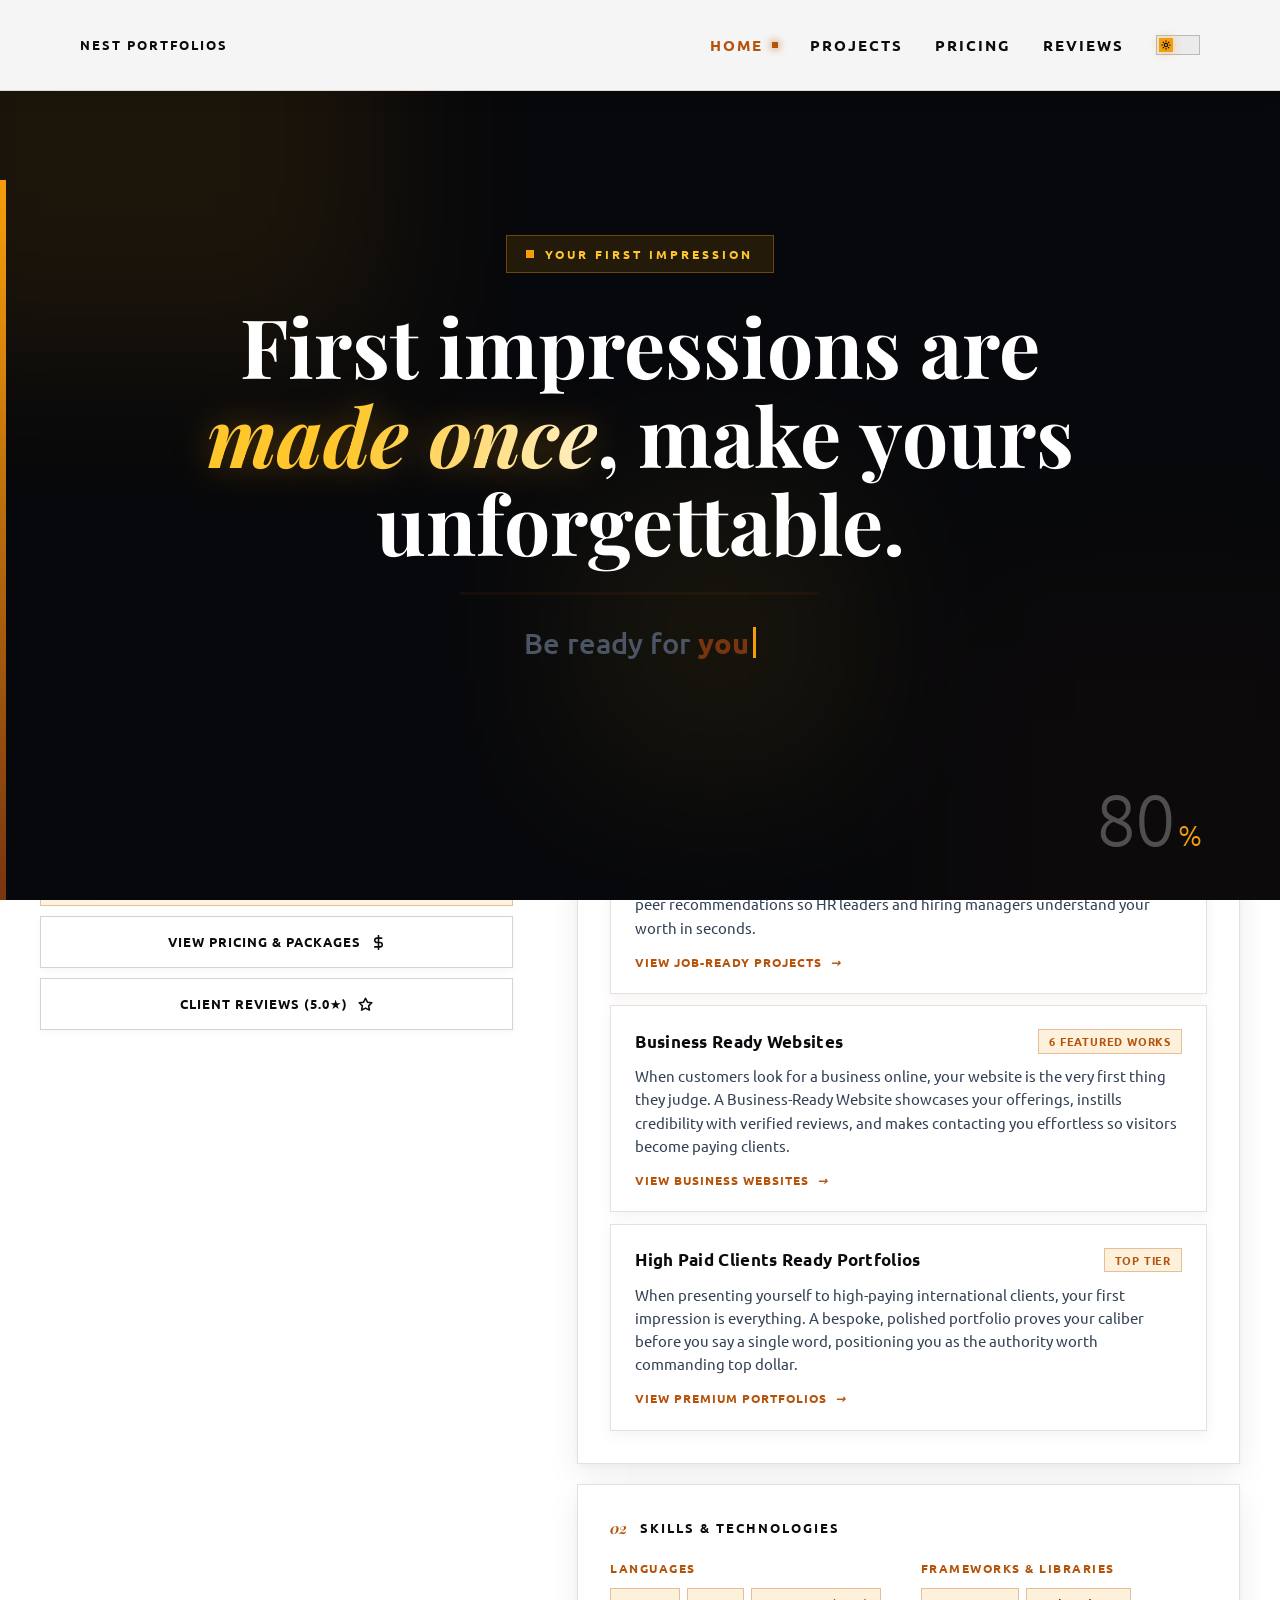
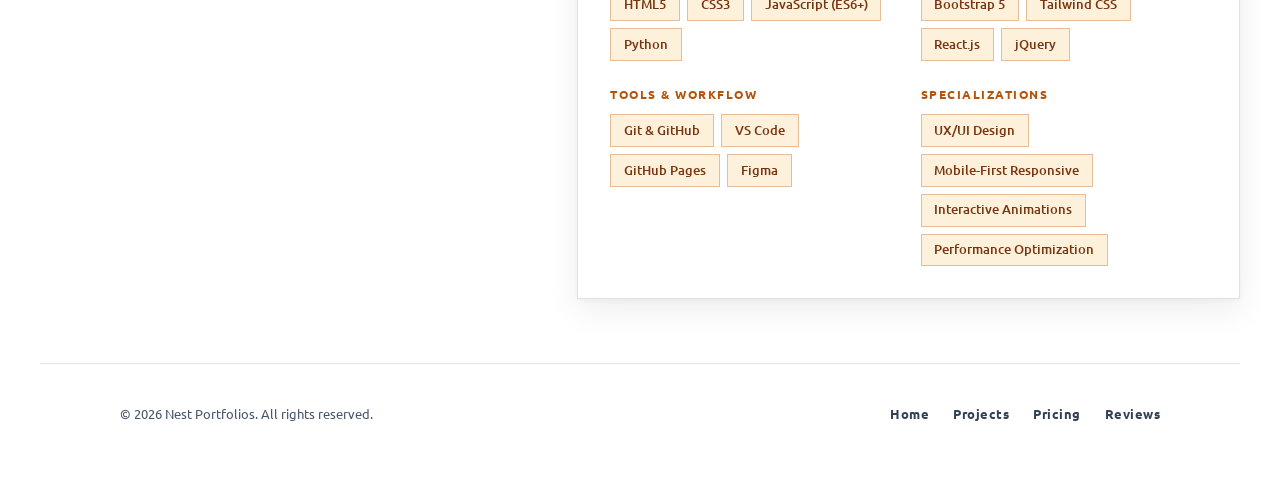
==== index.html @ 20fb0572 "Update index.htmldd" ====
<!DOCTYPE html>
<html lang="en" class="page-scrollable">

<head>
    <meta charset="UTF-8">
    <meta name="viewport" content="width=device-width, minimum-scale=1, initial-scale=1">
    <title>Nest Portfolios — Web Developer & UI/UX Specialist</title>
    <meta name="description"
        content="Nest Portfolios crafts high-converting personal portfolios, modern business platforms, and memorable digital experiences.">
    <meta name="author" content="Nest Portfolios">
    <meta property="og:type" content="website">
    <meta property="og:title" content="Nest Portfolios — Web Developer & UI/UX Specialist">
    <meta property="og:description"
        content="Discover my background, development philosophy, specialized services, and client works.">
    <link rel="icon" href="assets/favicon.svg" type="image/svg+xml">
    <link rel="stylesheet" href="style.css?v=4.0">
    <script src="theme.js"></script>
</head>

<body class="page-scrollable">

    <!-- ═══ PRELOADER (Connected to Home) ═══ -->
    <div class="preloader" id="preloader">
        <div class="preloader__bar" id="preloaderBar"></div>
        <span class="preloader__counter" id="counter">0</span>
        <div class="preloader__orbs" aria-hidden="true"><i></i><i></i><i></i></div>
        <div class="preloader__particles" id="plParticles" aria-hidden="true"></div>
        <div class="preloader__stage" id="plStage">
            <span class="pl-kicker"><i></i> Your first impression</span>
            <h2 class="pl-headline" id="plHeadline">First impressions are <em>made once</em>, make yours unforgettable.
            </h2>
            <div class="pl-line"><span></span></div>
            <p class="pl-rotor">Be ready for <b id="plRotate"></b><span class="pl-caret"></span></p>
        </div>
    </div>

    <!-- ═══ STICKY TOPBAR ═══ -->
    <header class="topbar topbar--sticky">
        <div class="topbar__inner">
            <a class="topbar__name" href="index.html" id="logoBtn">Nest Portfolios</a>

            <div class="topbar__right">
                <a class="topbar__link desktop-only active" href="index.html">
                    Home
                </a>
                <a class="topbar__link desktop-only" href="projects.html">
                    Projects
                </a>
                <a class="topbar__link desktop-only" href="pricing.html">
                    Pricing
                </a>
                <a class="topbar__link desktop-only" href="reviews.html">
                    Reviews
                </a>
                <button class="theme-toggle" id="themeToggle" type="button" role="switch" aria-checked="false"
                    aria-label="Switch to dark mode" title="Switch to dark mode">
                    <span class="theme-toggle__thumb" aria-hidden="true">
                        <svg class="theme-toggle__icon theme-toggle__icon--sun" viewBox="0 0 24 24" fill="none"
                            stroke="currentColor" stroke-width="2.6" stroke-linecap="round" stroke-linejoin="round">
                            <circle cx="12" cy="12" r="4" />
                            <path d="M12 2v2M12 20v2M4.93 4.93l1.41 1.41M17.66 17.66l1.41 1.41M2 12h2M20 12h2M4.93 19.07l1.41-1.41M17.66 6.34l1.41-1.41" />
                        </svg>
                        <svg class="theme-toggle__icon theme-toggle__icon--moon" viewBox="0 0 24 24" fill="currentColor">
                            <path d="M21 12.79A9 9 0 1 1 11.21 3 7 7 0 0 0 21 12.79z" />
                        </svg>
                    </span>
                </button>
                <button class="hamburger" id="hamburger" aria-label="Toggle navigation menu">
                    <span></span><span></span><span></span>
                </button>
            </div>
        </div>
    </header>

    <!-- ═══ MOBILE NAV DRAWER ═══ -->
    <div class="mobile-nav-drawer" id="mobileNavDrawer" aria-hidden="true">
        <div>
            <ul class="mobile-nav-list">
                <li class="mobile-nav-item">
                    <a href="index.html" class="active">
                        <span>Home</span>
                        <i>&rarr;</i>
                    </a>
                </li>
                <li class="mobile-nav-item">
                    <a href="projects.html">
                        <span>Projects</span>
                        <i>&rarr;</i>
                    </a>
                </li>
                <li class="mobile-nav-item">
                    <a href="pricing.html">
                        <span>Pricing</span>
                        <i>&rarr;</i>
                    </a>
                </li>
                <li class="mobile-nav-item">
                    <a href="reviews.html">
                        <span>Reviews</span>
                        <i>&rarr;</i>
                    </a>
                </li>
            </ul>
        </div>
        <div class="mobile-nav-footer">
            <a class="ab-profile-btn ab-profile-btn--primary" href="https://wa.me/923090757010" target="_blank"
                rel="noopener noreferrer">
                Chat on WhatsApp
            </a>
        </div>
    </div>

    <!-- ═══ HOME CONTENT ═══ -->
    <main class="about-page-wrap">

        <!-- ─ Hero Header (With Background Image) ─ -->
        <section class="about-page-hero about-page-hero--has-bg">
            <div class="about-hero-bg-backdrop" aria-hidden="true">
                <img src="assets/home.jpg" alt="" class="about-hero-bg-img">
                <div class="about-hero-bg-overlay"></div>
            </div>
            <div class="about-page-hero__content">
                <div class="about-page-hero__badge">
                    <span class="ab-eyebrow"><i class="ab-pulse"></i> Available for new projects</span>
                </div>
                <h1 class="about-page-hero__title">
                    First impressions are <em>made once</em>, <br>I make yours unforgettable.
                </h1>
                <!-- <p class="about-page-hero__subtitle">
                    I am a web developer and UI/UX specialist focused on building websites that blend captivating
                    aesthetics with seamless usability to turn casual visitors into loyal clients.
                </p> -->
            </div>
        </section>

        <!-- ─ Split Content Layout ─ -->
        <div class="ab">

            <!-- Left: Sticky Profile Sidebar -->
            <aside class="ab-profile">
                <div class="ab-avatar-box">
                    <div class="ab-avatar-monogram">AW</div>
                    <div class="ab-avatar-info">
                        <h2 class="ab-avatar-name">Nest Portfolios</h2>
                        <span class="ab-avatar-role">Web Developer &amp; UI Designer</span>
                        <span class="ab-avatar-location">Pakistan &bull; Worldwide Remote</span>
                    </div>
                </div>

                <div class="ab-profile-links">
                    <a class="ab-profile-btn ab-profile-btn--primary" href="https://wa.me/923090757010" target="_blank"
                        rel="noopener noreferrer">
                        <span>Let's work together</span>
                        <svg width="15" height="15" viewBox="0 0 24 24" fill="none" stroke="currentColor"
                            stroke-width="2.5" stroke-linecap="round" stroke-linejoin="round">
                            <line x1="5" y1="12" x2="19" y2="12" />
                            <polyline points="12 5 19 12 12 19" />
                        </svg>
                    </a>
                    <a class="ab-profile-btn ab-profile-btn--secondary" href="projects.html">
                        <span>Explore Projects</span>
                        <svg width="15" height="15" viewBox="0 0 24 24" fill="none" stroke="currentColor"
                            stroke-width="2.5" stroke-linecap="round" stroke-linejoin="round">
                            <polyline points="9 18 15 12 9 6" />
                        </svg>
                    </a>
                    <a class="ab-profile-btn ab-profile-btn--outline" href="pricing.html">
                        <span>View Pricing &amp; Packages</span>
                        <svg width="15" height="15" viewBox="0 0 24 24" fill="none" stroke="currentColor"
                            stroke-width="2.5" stroke-linecap="round" stroke-linejoin="round">
                            <line x1="12" y1="1" x2="12" y2="23" />
                            <path d="M17 5H9.5a3.5 3.5 0 0 0 0 7h5a3.5 3.5 0 0 1 0 7H6" />
                        </svg>
                    </a>
                    <a class="ab-profile-btn ab-profile-btn--outline" href="reviews.html">
                        <span>Client Reviews (5.0★)</span>
                        <svg width="15" height="15" viewBox="0 0 24 24" fill="none" stroke="currentColor"
                            stroke-width="2.5" stroke-linecap="round" stroke-linejoin="round">
                            <polygon
                                points="12 2 15.09 8.26 22 9.27 17 14.14 18.18 21.02 12 17.77 5.82 21.02 7 14.14 2 9.27 8.91 8.26 12 2" />
                        </svg>
                    </a>
                </div>
            </aside>

            <!-- Right: Detailed Content Cards -->
            <div class="ab-content">

                <!-- 01 What We Do / Services linking to projects.html filters -->
                <section class="ab-card">
                    <h3 class="ab-label"><span>01</span> What we do — Specialized Solutions</h3>
                    <p class="about-section-desc">Click any category below to view live case studies and filtered
                        projects on the Projects page:</p>
                    <div class="ab-do">
                        <a class="ab-service-card" href="projects.html?filter=job-ready"
                            title="View Job Ready Portfolios">
                            <div class="ab-service-card__header">
                                <span class="ab-service-card__title">Job Ready Portfolios</span>
                                <span class="ab-service-card__badge">5 Featured Works</span>
                            </div>
                            <p class="ab-service-card__desc">Applying for a high-value job takes strategy, and a
                                Job-Ready Portfolio is that blueprint. It structures your credentials, certifications,
                                project highlights, and peer recommendations so HR leaders and hiring managers
                                understand your worth in seconds.</p>
                            <span class="ab-service-card__action">
                                View Job-Ready Projects <i>&rarr;</i>
                            </span>
                        </a>

                        <a class="ab-service-card" href="projects.html?filter=business-ready"
                            title="View Business Ready Websites">
                            <div class="ab-service-card__header">
                                <span class="ab-service-card__title">Business Ready Websites</span>
                                <span class="ab-service-card__badge">6 Featured Works</span>
                            </div>
                            <p class="ab-service-card__desc">When customers look for a business online, your website is
                                the very first thing they judge. A Business-Ready Website showcases your offerings,
                                instills credibility with verified reviews, and makes contacting you effortless so
                                visitors become paying clients.</p>
                            <span class="ab-service-card__action">
                                View Business Websites <i>&rarr;</i>
                            </span>
                        </a>

                        <a class="ab-service-card" href="projects.html?filter=high-paid"
                            title="View High-Paid Clients Ready Portfolios">
                            <div class="ab-service-card__header">
                                <span class="ab-service-card__title">High Paid Clients Ready Portfolios</span>
                                <span class="ab-service-card__badge">Top Tier</span>
                            </div>
                            <p class="ab-service-card__desc">When presenting yourself to high-paying international
                                clients, your first impression is everything. A bespoke, polished portfolio proves your
                                caliber before you say a single word, positioning you as the authority worth commanding
                                top dollar.</p>
                            <span class="ab-service-card__action">
                                View Premium Portfolios <i>&rarr;</i>
                            </span>
                        </a>
                    </div>
                </section>

                <!-- 02 Technical Stack -->
                <section class="ab-card">
                    <h3 class="ab-label"><span>02</span> Skills &amp; Technologies</h3>
                    <div class="ab-skills">
                        <div class="ab-skill">
                            <h4>Languages</h4>
                            <ul>
                                <li>HTML5</li>
                                <li>CSS3</li>
                                <li>JavaScript (ES6+)</li>
                                <li>Python</li>
                            </ul>
                        </div>
                        <div class="ab-skill">
                            <h4>Frameworks &amp; Libraries</h4>
                            <ul>
                                <li>Bootstrap 5</li>
                                <li>Tailwind CSS</li>
                                <li>React.js</li>
                                <li>jQuery</li>
                            </ul>
                        </div>
                        <div class="ab-skill">
                            <h4>Tools &amp; Workflow</h4>
                            <ul>
                                <li>Git &amp; GitHub</li>
                                <li>VS Code</li>
                                <li>GitHub Pages</li>
                                <li>Figma</li>
                            </ul>
                        </div>
                        <div class="ab-skill">
                            <h4>Specializations</h4>
                            <ul>
                                <li>UX/UI Design</li>
                                <li>Mobile-First Responsive</li>
                                <li>Interactive Animations</li>
                                <li>Performance Optimization</li>
                            </ul>
                        </div>
                    </div>
                </section>

            </div>
        </div>

        <!-- ─ Site Footer ─ -->
        <footer class="ab-site-footer">
            <p>&copy; 2026 Nest Portfolios. All rights reserved.</p>
            <div class="ab-site-footer__links">
                <a href="index.html">Home</a>
                <a href="projects.html">Projects</a>
                <a href="pricing.html">Pricing</a>
                <a href="reviews.html">Reviews</a>
            </div>
        </footer>

    </main>

    <!-- ═══ FLOATING WHATSAPP ═══ -->
    <div class="floating-wa-container">
        <a href="https://wa.me/923090757010" class="floating-wa" id="floatingWa" target="_blank"
            rel="noopener noreferrer" aria-label="Chat on WhatsApp">
            <span class="wa-radar-ring"></span>
            <span class="wa-radar-ring wa-radar-ring--2"></span>
            <svg viewBox="0 0 24 24" fill="currentColor">
                <path
                    d="M17.472 14.382c-.297-.149-1.758-.867-2.03-.967-.273-.099-.471-.148-.67.15-.197.297-.767.966-.94 1.164-.173.199-.347.223-.644.075-.297-.15-1.255-.463-2.39-1.475-.883-.788-1.48-1.761-1.653-2.059-.173-.297-.018-.458.13-.606.134-.133.298-.347.446-.52.149-.174.198-.298.298-.497.099-.198.05-.371-.025-.52-.075-.149-.669-1.612-.916-2.207-.242-.579-.487-.5-.669-.51-.173-.008-.371-.01-.57-.01-.198 0-.52.074-.792.372-.272.297-1.04 1.016-1.04 2.479 0 1.462 1.065 2.875 1.213 3.074.149.198 2.096 3.2 5.077 4.487.709.306 1.262.489 1.694.625.712.227 1.36.195 1.871.118.571-.085 1.758-.719 2.006-1.413.248-.694.248-1.289.173-1.413-.074-.124-.272-.198-.57-.347m-5.421 7.403h-.004a9.87 9.87 0 01-5.031-1.378l-.361-.214-3.741.982.998-3.648-.235-.374a9.86 9.86 0 01-1.51-5.26c.001-5.45 4.436-9.884 9.888-9.884 2.64 0 5.122 1.03 6.988 2.898a9.825 9.825 0 012.893 6.994c-.003 5.45-4.437 9.884-9.885 9.884m8.413-18.297A11.815 11.815 0 0012.05 0C5.495 0 .16 5.335.157 11.892c0 2.096.547 4.142 1.588 5.945L.057 24l6.305-1.654a11.882 11.882 0 005.683 1.448h.005c6.554 0 11.89-5.335 11.893-11.893a11.821 11.821 0 00-3.48-8.413z" />
            </svg>
        </a>
        <div class="wa-tooltip" id="waTooltip">
            <span class="wa-tooltip__status"></span>
            <span class="wa-tooltip__text">Chat on WhatsApp</span>
        </div>
    </div>

    <!-- ═══ PRELOADER & HAMBURGER SCRIPT ═══ -->
    <script>
        (function () {
            /* 1. Preloader Logic */
            var preloader = document.getElementById('preloader');
            var preloaderBar = document.getElementById('preloaderBar');
            var counter = document.getElementById('counter');
            var headline = document.getElementById('plHeadline');
            var stage = document.getElementById('plStage');
            var rotate = document.getElementById('plRotate');
            var pWrap = document.getElementById('plParticles');

            if (preloader) {
                // Word splitting for animated entrance
                if (headline) {
                    var idx = 0;
                    Array.from(headline.childNodes).forEach(function (child) {
                        if (child.nodeType === 3) {
                            var frag = document.createDocumentFragment();
                            child.textContent.split(/(\s+)/).forEach(function (part) {
                                if (!part) return;
                                if (/^\s+$/.test(part)) { frag.appendChild(document.createTextNode(' ')); return; }
                                var s = document.createElement('span');
                                s.className = 'w';
                                s.style.setProperty('--i', idx++);
                                s.textContent = part;
                                frag.appendChild(s);
                            });
                            headline.replaceChild(frag, child);
                        }
                    });
                }

                // Rising golden particles
                if (pWrap) {
                    for (var i = 0; i < 28; i++) {
                        var p = document.createElement('span');
                        p.className = 'pl-particle';
                        p.style.left = (Math.random() * 100) + '%';
                        p.style.setProperty('--s', (2 + Math.random() * 5).toFixed(1) + 'px');
                        p.style.setProperty('--d', (4 + Math.random() * 5).toFixed(1) + 's');
                        p.style.setProperty('--delay', (-Math.random() * 8).toFixed(1) + 's');
                        p.style.setProperty('--x', ((Math.random() - 0.5) * 120).toFixed(0) + 'px');
                        pWrap.appendChild(p);
                    }
                }

                // Rotor words
                if (rotate) {
                    var phrases = ['your dream job', 'growing your business', 'winning high-paid clients'];
                    var pi = 0, ci = 0, deleting = false;
                    function typeLoop() {
                        var word = phrases[pi];
                        ci += deleting ? -1 : 1;
                        rotate.textContent = word.slice(0, ci);
                        var delay = deleting ? 35 : 75;
                        if (!deleting && ci === word.length) { deleting = true; delay = 1100; }
                        else if (deleting && ci === 0) { deleting = false; pi = (pi + 1) % phrases.length; delay = 300; }
                        setTimeout(typeLoop, delay);
                    }
                    setTimeout(typeLoop, 1800);
                }

                // Parallax on mouse
                if (stage) {
                    preloader.addEventListener('mousemove', function (e) {
                        var x = (e.clientX / window.innerWidth - 0.5) * 16;
                        var y = (e.clientY / window.innerHeight - 0.5) * 12;
                        stage.style.transform = 'translate(' + x + 'px,' + y + 'px)';
                    });
                }

                // Ticking loader counter
                var t0 = Date.now();
                var LOAD_MS = 4800;
                function tickLoader() {
                    var elapsed = Date.now() - t0;
                    var t = Math.min(elapsed / LOAD_MS, 1);
                    var val = Math.floor((1 - Math.pow(1 - t, 3)) * 100);
                    if (counter) counter.textContent = val;
                    if (preloaderBar) preloaderBar.style.height = val + '%';
                    if (t < 1) requestAnimationFrame(tickLoader);
                }
                requestAnimationFrame(tickLoader);

                function dismiss() {
                    var elapsed = Date.now() - t0;
                    var wait = Math.max(LOAD_MS - elapsed, 0);
                    setTimeout(function () {
                        if (counter) counter.textContent = '100';
                        if (preloaderBar) preloaderBar.style.height = '100%';
                        setTimeout(function () {
                            preloader.classList.add('done');
                        }, 350);
                    }, wait);
                }

                if (document.readyState === 'complete') dismiss();
                else window.addEventListener('load', dismiss);
            }

            /* 2. Hamburger Drawer Logic */
            var hamburger = document.getElementById('hamburger');
            var drawer = document.getElementById('mobileNavDrawer');
            if (hamburger && drawer) {
                hamburger.addEventListener('click', function () {
                    var isOpen = hamburger.classList.toggle('open');
                    drawer.classList.toggle('open', isOpen);
                    drawer.setAttribute('aria-hidden', !isOpen);
                    document.body.style.overflow = isOpen ? 'hidden' : '';
                });

                drawer.addEventListener('click', function (e) {
                    if (e.target.tagName.toLowerCase() === 'a') {
                        hamburger.classList.remove('open');
                        drawer.classList.remove('open');
                        document.body.style.overflow = '';
                    }
                });
            }
        })();
    </script>
    <script src="storm.js"></script>
</body>

</html>
---- style.css ----
/* ============================================
   NEST PORTFOLIOS
   Full-viewport slideshow, robin-noguier.com style
   ============================================ */

@import url('https://fonts.googleapis.com/css2?family=Ubuntu:ital,wght@0,300;0,400;0,500;0,700;1,300;1,400;1,700&family=Playfair+Display:ital,wght@0,400;0,600;0,700;1,400&display=swap');

:root {
    /* ═══ BRAND COLORS: ELECTRIC GOLDEN, ELECTRIC BROWN, ELECTRIC WHITE, ELECTRIC BLACK ═══ */
    --electric-white: #ffffff;
    --electric-white-lum: #fdfbf7;
    --electric-black: #0a0b0e;
    --electric-black-surface: #121319;
    --electric-black-sub: #1f2937;
    
    --electric-gold: #f59e0b;
    --electric-gold-bright: #ffc72c;
    --electric-gold-glow: rgba(245, 158, 11, 0.32);
    --electric-gold-soft: rgba(245, 158, 11, 0.12);
    
    --electric-brown: #78350f;
    --electric-brown-light: #92400e;
    --electric-brown-deep: #5c2c10;
    --electric-brown-glow: rgba(120, 53, 15, 0.2);
    --electric-brown-soft: rgba(120, 53, 15, 0.08);

    /* Theme bindings: Electric Black Storm Palette */
    --bg: #07080b;
    --text-primary: #ffffff;
    --text-secondary: #cbd5e1;
    --text-muted: #94a3b8;
    --card-bg: rgba(14, 17, 25, 0.78);
    --card-border: rgba(245, 158, 11, 0.22);
    --surface-elevated: rgba(22, 26, 38, 0.82);
    --accent: var(--electric-gold);
    --accent-light: var(--electric-gold-bright);
    --accent-brown: #d97706;
    --white: #ffffff;
    --text-dim: #94a3b8;
    --nav-h: 90px;
    --pad: 6.25vw;
    --font: 'Ubuntu', system-ui, sans-serif;
    --serif: 'Playfair Display', Georgia, serif;
    --vh: 1vh;
    --slide-step: calc(var(--vh, 1vh) * 70);
}

/* ── Reset: Flat Corners (No rounded corners across whole website) ── */
*,
*::before,
*::after {
    margin: 0;
    padding: 0;
    box-sizing: border-box;
    -webkit-font-smoothing: antialiased;
    -moz-osx-font-smoothing: grayscale;
    text-rendering: optimizeLegibility;
    -webkit-tap-highlight-color: transparent;
    border-radius: 0 !important;
}

html {
    touch-action: manipulation;
    overflow: hidden;
    height: 100%;
}

html.page-scrollable {
    touch-action: auto;
    overflow-y: auto !important;
    overflow-x: hidden !important;
    height: auto !important;
}

body {
    font-family: var(--font);
    background: var(--bg);
    color: var(--text-primary);
    width: 100%;
    height: 100%;
    overflow: hidden;
    overscroll-behavior: none;
    line-height: 1;
    position: relative;
}

body.page-scrollable {
    overflow-y: auto !important;
    overflow-x: hidden !important;
    height: auto !important;
    min-height: 100vh;
    overscroll-behavior: auto;
    line-height: 1.5;
    padding-top: var(--nav-h);
    color: var(--electric-black);
}

/* ══════════════════════════════════════════
   ELECTRIC BLACK STORM CANVAS BACKGROUND
   ══════════════════════════════════════════ */
#electricStormCanvas {
    position: fixed;
    top: 0;
    left: 0;
    width: 100vw;
    height: 100vh;
    pointer-events: none;
    z-index: 0;
}

a {
    color: inherit;
    text-decoration: none;
}

ul,
ol {
    list-style: none;
}

img {
    display: block;
    max-width: 100%;
}

button {
    background: none;
    border: none;
    color: inherit;
    font: inherit;
    cursor: pointer;
}

::selection {
    background: #acacac;
}

/* ══════════════════════════════════════════
   PRELOADER
   ══════════════════════════════════════════ */
.preloader {
    position: fixed;
    inset: 0;
    z-index: 100;
    background: #07080b;
    display: flex;
    align-items: center;
    justify-content: center;
}

.preloader.done {
    animation: preloaderReveal 1s cubic-bezier(0.77, 0, 0.175, 1) forwards;
}

@keyframes preloaderReveal {
    to {
        clip-path: inset(0 0 100% 0);
    }
}

.preloader__bar {
    position: absolute;
    bottom: 0;
    left: 0;
    width: 6px;
    height: 0%;
    background: linear-gradient(to top, var(--electric-brown), var(--electric-gold));
    transition: height 0.3s ease-out;
}

.preloader__counter {
    font-family: var(--font);
    font-size: clamp(4rem, 10vw, 8rem);
    font-weight: 200;
    letter-spacing: -0.03em;
    font-variant-numeric: tabular-nums;
}

.preloader { flex-direction: column; padding: 0 var(--pad); text-align: center; overflow: hidden; }

/* counter moves to the corner so the message is the hero */
.preloader__counter {
    position: absolute;
    right: var(--pad);
    bottom: 28px;
    font-size: clamp(2.5rem, 6vw, 4.5rem);
    color: rgba(255, 255, 255, 0.28);
    z-index: 3;
}
.preloader__counter::after { content: '%'; font-size: 0.4em; margin-left: 4px; color: var(--electric-gold); }

/* drifting glow orbs */
.preloader__orbs i {
    position: absolute;
    border-radius: 50%;
    filter: blur(80px);
    opacity: 0.25;
    animation: plOrb 9s ease-in-out infinite alternate;
}
.preloader__orbs i:nth-child(1) { width: 40vmax; height: 40vmax; left: -10vmax; top: -12vmax; background: rgba(245, 158, 11, 0.35); }
.preloader__orbs i:nth-child(2) { width: 34vmax; height: 34vmax; right: -8vmax; bottom: -10vmax; background: rgba(120, 53, 15, 0.22); animation-delay: -3s; }
.preloader__orbs i:nth-child(3) { width: 22vmax; height: 22vmax; left: 45%; top: 55%; background: rgba(255, 199, 44, 0.28); animation-delay: -6s; }
@keyframes plOrb {
    to { transform: translate(6vmax, 4vmax) scale(1.2); }
}

/* rising particles (created in JS) */
.preloader__particles { position: absolute; inset: 0; pointer-events: none; }
.pl-particle {
    position: absolute;
    bottom: -10px;
    width: var(--s, 4px);
    height: var(--s, 4px);
    border-radius: 50%;
    background: var(--electric-gold);
    opacity: 0;
    box-shadow: 0 0 12px var(--electric-gold);
    animation: plRise var(--d, 6s) linear var(--delay, 0s) infinite;
}
@keyframes plRise {
    0% { transform: translateY(0) translateX(0); opacity: 0; }
    15% { opacity: 0.9; }
    100% { transform: translateY(-105vh) translateX(var(--x, 30px)); opacity: 0; }
}

/* stage */
.preloader__stage {
    position: relative;
    z-index: 2;
    max-width: 980px;
    transition: transform 0.2s ease-out;
}

.pl-kicker {
    display: inline-flex;
    align-items: center;
    gap: 0.7rem;
    font-size: 12px;
    font-weight: 700;
    letter-spacing: 3px;
    text-transform: uppercase;
    padding: 0.55rem 1.2rem;
    border-radius: 100px;
    border: 1px solid rgba(245, 158, 11, 0.35);
    background: rgba(245, 158, 11, 0.12);
    color: var(--electric-gold-bright);
    opacity: 0;
    transform: translateY(-14px) scale(0.9);
    animation: plPop 0.8s 0.2s cubic-bezier(0.22, 1, 0.36, 1) forwards;
}
.pl-kicker i {
    width: 8px; height: 8px; border-radius: 50%;
    background: var(--electric-gold);
    animation: plBeacon 1.4s infinite;
}
@keyframes plBeacon {
    0% { box-shadow: 0 0 0 0 rgba(245, 158, 11, 0.6); }
    100% { box-shadow: 0 0 0 12px rgba(245, 158, 11, 0); }
}
@keyframes plPop { to { opacity: 1; transform: none; } }

.pl-headline {
    font-family: var(--serif);
    font-size: clamp(2.2rem, 6.4vw, 5.2rem);
    font-weight: 700;
    line-height: 1.08;
    margin: 1.8rem 0 1.6rem;
    color: #ffffff;
}
.pl-headline .w {
    display: inline-block;
    opacity: 0;
    transform: translateY(60%) rotateX(-70deg);
    filter: blur(10px);
    transform-origin: 50% 100%;
    animation: plWord 0.9s calc(0.6s + var(--i) * 0.12s) cubic-bezier(0.22, 1, 0.36, 1) forwards;
}
@keyframes plWord { to { opacity: 1; transform: none; filter: blur(0); } }

.pl-headline em {
    font-style: italic;
    background: linear-gradient(100deg, var(--electric-gold-bright) 15%, #ffffff 50%, var(--electric-gold) 85%);
    background-size: 250% 100%;
    -webkit-background-clip: text;
    background-clip: text;
    color: transparent;
    animation: plShine 3s linear infinite;
    filter: drop-shadow(0 0 18px var(--electric-gold-glow));
}
@keyframes plShine { to { background-position: -250% 0; } }
.pl-headline em .w {
    background: linear-gradient(100deg, var(--electric-brown) 15%, var(--electric-gold) 50%, var(--electric-brown-light) 85%);
    background-size: 250% 100%;
    -webkit-background-clip: text;
    background-clip: text;
    color: transparent;
    animation: plWord 0.9s calc(0.6s + var(--i) * 0.12s) cubic-bezier(0.22, 1, 0.36, 1) forwards, plShine 3s linear infinite;
}

/* underline that draws itself */
.pl-line {
    width: min(360px, 60%);
    height: 3px;
    margin: 0 auto 1.6rem;
    border-radius: 3px;
    background: rgba(120, 53, 15, 0.12);
    overflow: hidden;
}
.pl-line span {
    display: block;
    height: 100%;
    width: 100%;
    background: linear-gradient(90deg, transparent, var(--electric-gold), var(--electric-brown), transparent);
    transform: translateX(-100%);
    animation: plSweep 1.6s 1.4s ease-in-out infinite;
}
@keyframes plSweep { to { transform: translateX(100%); } }

/* typed rotating message */
.pl-rotor {
    font-size: clamp(1.1rem, 2.4vw, 1.8rem);
    font-weight: 500;
    color: #4b5563;
    opacity: 0;
    animation: plPop 0.8s 1.6s ease forwards;
}
.pl-rotor b { color: var(--electric-brown); font-weight: 700; }
.pl-caret {
    display: inline-block;
    width: 3px; height: 1.1em;
    margin-left: 4px;
    vertical-align: -0.15em;
    background: var(--electric-gold);
    animation: plBlink 0.8s steps(1) infinite;
}
@keyframes plBlink { 50% { opacity: 0; } }

@media (prefers-reduced-motion: reduce) {
    .pl-headline .w, .pl-kicker, .pl-rotor { opacity: 1 !important; transform: none !important; filter: none !important; animation: none !important; }
    .pl-particle, .preloader__orbs i { animation: none; }
}


.preloader__tagline {
    margin-top: 1.5rem;
    font-family: var(--serif);
    font-size: clamp(1rem, 2vw, 1.5rem);
    font-style: italic;
    color: rgba(255, 255, 255, 0.6);
    opacity: 0;
    animation: taglineIn 1s 0.3s ease forwards;
}

.preloader__tagline em {
    color: var(--accent);
}

@keyframes taglineIn {
    from { opacity: 0; transform: translateY(12px); }
    to { opacity: 1; transform: none; }
}


/* ══════════════════════════════════════════
   APP CONTAINER
   ══════════════════════════════════════════ */
.app {
    position: fixed;
    inset: 0;
    overflow: hidden;
}

/* ══════════════════════════════════════════
   TOP NAV BAR
   ══════════════════════════════════════════ */
.topbar {
    position: absolute;
    top: 0;
    left: 0;
    width: 100%;
    z-index: 20;
    padding: 0 var(--pad);
}

.topbar__inner {
    display: flex;
    align-items: center;
    justify-content: space-between;
    height: var(--nav-h);
}

.topbar__name {
    font-family: var(--font);
    font-size: 13px;
    font-weight: 700;
    letter-spacing: 2px;
    text-transform: uppercase;
    color: #ffffff;
    text-shadow: 0 2px 14px rgba(0, 0, 0, 0.7);
    transition: opacity 0.3s, color 0.3s;
}

.topbar__link {
    font-family: var(--font);
    font-size: 15px;
    font-weight: 700;
    letter-spacing: 2px;
    text-transform: uppercase;
    color: #ffffff;
    text-shadow: 0 2px 14px rgba(0, 0, 0, 0.7);
    transition: opacity 0.3s, color 0.3s;
}

.topbar__name:hover,
.topbar__link:hover {
    color: var(--electric-gold-bright);
    opacity: 1;
}

.topbar__right {
    display: flex;
    align-items: center;
    gap: 2rem;
}

.topbar__link {
    display: inline-flex;
    align-items: center;
    gap: 0.5em;
}

.topbar__link svg {
    transition: transform 0.2s ease-in-out;
}

.topbar__link:hover svg {
    transform: translateX(4px);
}

/* ── Projects Showcase Topbar Overrides (over unique slide colors) ── */
.app .topbar .topbar__name,
.app .topbar .topbar__link {
    color: #ffffff;
    text-shadow: 0 1px 12px rgba(0, 0, 0, 0.45);
}

.app .topbar .topbar__name:hover,
.app .topbar .topbar__link:hover {
    color: var(--electric-gold-bright);
    opacity: 1;
}

.app .topbar .topbar__link.active {
    color: var(--electric-gold-bright);
}

.app .topbar .topbar__link.active::after {
    content: '';
    display: inline-block;
    width: 6px;
    height: 6px;
    border-radius: 50%;
    background: var(--electric-gold-bright);
    box-shadow: 0 0 8px var(--electric-gold-bright);
    margin-left: 3px;
}

.app .topbar-nav-pill {
    background: rgba(255, 255, 255, 0.14);
    border: 1px solid rgba(255, 255, 255, 0.35);
    color: #ffffff;
    backdrop-filter: blur(8px);
    -webkit-backdrop-filter: blur(8px);
}

.app .topbar-nav-pill:hover {
    background: var(--electric-gold-bright);
    color: var(--electric-black);
    border-color: var(--electric-gold-bright);
    box-shadow: 0 4px 18px var(--electric-gold-glow);
}

.app .hamburger span {
    background: #ffffff;
}

/* ══════════════════════════════════════════
   ACTIVE FILTER BADGE (Appears when filtered via About)
   ══════════════════════════════════════════ */
.active-filter-badge {
    display: inline-flex;
    align-items: center;
    gap: 8px;
    background: #ffffff;
    border: 1px solid rgba(184, 134, 11, 0.45);
    backdrop-filter: blur(16px);
    -webkit-backdrop-filter: blur(16px);
    border-radius: 100px;
    padding: 6px 12px 6px 14px;
    box-shadow: 0 4px 16px rgba(0, 0, 0, 0.06);
    animation: badgePop 0.3s cubic-bezier(0.16, 1, 0.3, 1);
}

@keyframes badgePop {
    from { opacity: 0; transform: translateY(-6px) scale(0.95); }
    to { opacity: 1; transform: translateY(0) scale(1); }
}

.active-filter-badge__icon {
    font-size: 13px;
    line-height: 1;
}

.active-filter-badge__label {
    font-family: var(--font);
    font-size: 11px;
    font-weight: 700;
    letter-spacing: 1px;
    text-transform: uppercase;
    color: var(--electric-brown-light);
}

.active-filter-badge__clear {
    background: rgba(0, 0, 0, 0.07);
    border: none;
    color: #111827;
    width: 20px;
    height: 20px;
    border-radius: 50%;
    display: inline-flex;
    align-items: center;
    justify-content: center;
    cursor: pointer;
    margin-left: 2px;
    transition: all 0.2s;
    padding: 0;
}

.active-filter-badge__clear:hover {
    background: #e63946;
    color: #fff;
    transform: scale(1.1);
}

/* ══════════════════════════════════════════
   SLIDE CATEGORY TAGS & BADGES
   ══════════════════════════════════════════ */
.slide-cat-tags {
    display: flex;
    flex-wrap: wrap;
    gap: 6px;
    margin-bottom: 0.75rem;
}

.slide-cat-badge {
    font-size: 10.5px;
    font-weight: 700;
    letter-spacing: 1.2px;
    text-transform: uppercase;
    padding: 3.5px 10px;
    border-radius: 100px;
    backdrop-filter: blur(10px);
    -webkit-backdrop-filter: blur(10px);
}

.slide-cat-badge.badge-job-ready {
    color: #38bdf8;
    background: rgba(56, 189, 248, 0.12);
    border: 1px solid rgba(56, 189, 248, 0.3);
}

.slide-cat-badge.badge-business-ready {
    color: #34d399;
    background: rgba(52, 211, 153, 0.12);
    border: 1px solid rgba(52, 211, 153, 0.3);
}

.slide-cat-badge.badge-high-paid {
    color: var(--accent);
    background: rgba(232, 197, 71, 0.12);
    border: 1px solid rgba(232, 197, 71, 0.3);
}

/* Slide filtering utility */
.slide.slide--filtered-out {
    display: none !important;
}

.bg-panel.bg--filtered-out {
    display: none !important;
}

/* ══════════════════════════════════════════
   CONTACT TO WHATSAPP ANIMATED ARROW OVERLAY
   ══════════════════════════════════════════ */
.contact-arrow-svg {
    position: fixed;
    inset: 0;
    width: 100vw;
    height: 100vh;
    pointer-events: none;
    z-index: 999;
    opacity: 0;
    transition: opacity 0.35s cubic-bezier(0.16, 1, 0.3, 1);
    overflow: visible;
}

.contact-arrow-svg.is-active {
    opacity: 1;
}

.contact-arrow-glow-path {
    fill: none;
    stroke: #25d366;
    stroke-width: 7px;
    stroke-opacity: 0.28;
    filter: blur(4px);
}

.contact-arrow-path {
    fill: none;
    stroke: url(#arrowGrad);
    stroke-width: 2.5px;
    stroke-dasharray: 8 10;
    animation: contactArrowFlow 0.8s linear infinite;
}

@keyframes contactArrowFlow {
    from { stroke-dashoffset: 36; }
    to { stroke-dashoffset: 0; }
}

.contact-arrow-traveller {
    transform-origin: center;
    transition: opacity 0.1s linear;
}

/* ══════════════════════════════════════════
   VERTICAL PAGINATION (Right Edge)
   ══════════════════════════════════════════ */
.pagination {
    position: absolute;
    right: 40px;
    top: 50%;
    transform: translateY(-50%);
    display: flex;
    flex-direction: column;
    align-items: flex-end;
    gap: 15px;
    z-index: 20;
    pointer-events: none;
    /* Let wrappers handle pointer events */
}

.dot-wrapper {
    display: flex;
    align-items: center;
    gap: 15px;
    cursor: pointer;
    pointer-events: auto;
}

.dot-label {
    font-family: var(--font);
    font-size: 12px;
    font-weight: 700;
    letter-spacing: 2px;
    text-transform: uppercase;
    color: #ffffff;
    text-shadow: 0 1px 8px rgba(0, 0, 0, 0.45);
    opacity: 0;
    transform: translateX(10px);
    transition: all 0.3s cubic-bezier(0.16, 1, 0.3, 1);
}

.dot-wrapper:hover .dot-label,
.dot-wrapper.active .dot-label {
    opacity: 1;
    transform: translateX(0);
}

.dot {
    width: 4px;
    height: 4px;
    background: rgba(255, 255, 255, 0.4);
    border-radius: 4px;
    transition: all 0.3s cubic-bezier(0.16, 1, 0.3, 1);
    /* keep the dot horizontally centered relative to the tall pill */
    margin-right: 0;
}

.dot-wrapper:hover .dot {
    background: var(--electric-gold-bright);
}

.dot-wrapper.active .dot {
    background: var(--electric-gold-bright);
    box-shadow: 0 0 10px var(--electric-gold-bright);
    height: 16px;
}

/* ══════════════════════════════════════════
   SLIDES LAYER (Contains BG + Draggable Slider)
   ══════════════════════════════════════════ */
.slides-layer {
    position: absolute;
    inset: 0;
    z-index: 5;
    overflow: hidden;
    clip-path: inset(0 0 0 100%);
}

.slides-layer.revealed {
    clip-path: inset(0 0 0 0);
    transition: clip-path 1s cubic-bezier(0.77, 0, 0.175, 1);
}

/* ── Background colours (one per slide, stacked) ── */
.bg-stack {
    position: absolute;
    inset: 0;
    background: transparent;
}

.bg-panel {
    position: absolute;
    inset: 0;
    opacity: 0;
    transition: opacity 0.7s ease;
}

.bg-panel.active {
    opacity: 0.94;
}

/* ── Slider (draggable track of 80vh vertical slides) ── */
.slider {
    position: absolute;
    inset: 0;
    cursor: grab;
    user-select: none;
    -webkit-user-select: none;
    touch-action: none;
}

.slider:active,
.slider.dragging {
    cursor: grabbing;
}

.track {
    display: flex;
    flex-direction: column;
    height: 100%;
    will-change: transform;
    padding-top: calc(var(--vh, 1vh) * 50 - var(--slide-step) / 2);
    padding-bottom: calc(var(--vh, 1vh) * 50 - var(--slide-step) / 2);
}

.slide {
    flex: 0 0 var(--slide-step);
    width: 100%;
    height: var(--slide-step);
    margin: 0;
    position: relative;
    padding: 0 var(--pad);
    z-index: 1;
    overflow: visible;
    transition: z-index 0.6s step-end;
}

.slide.active {
    z-index: 10;
    transition: z-index 0s;
}

/* ── Slide Inner Layout (Split Screen + Peek Effect) ── */
.slide-inner {
    display: flex;
    align-items: center;
    justify-content: space-between;
    width: 100%;
    height: 100%;
    /* Default inactive state: scaled down and dimmed */
    transform: scale(0.85);
    opacity: 0.3;
    transition: transform 0.8s cubic-bezier(0.16, 1, 0.3, 1),
        opacity 0.8s cubic-bezier(0.16, 1, 0.3, 1);
}

/* Active slide becomes full size and bright */
.slide.active .slide-inner {
    transform: scale(1);
    opacity: 1;
}

/* ─ Left: Text Content ─ */
.slide-text {
    width: 40%;
    padding-right: 5vw;
    display: flex;
    flex-direction: column;
    align-items: flex-start;
}

.slide-title {
    font-family: var(--serif);
    font-size: clamp(3rem, 8vw, 8rem);
    font-weight: 700;
    color: #ffffff;
    line-height: 1.05;
    letter-spacing: -0.01em;
    margin-bottom: 1.5rem;
    text-shadow: 0 2px 24px rgba(0, 0, 0, 0.4);
    opacity: 0;
    transform: translateY(30px);
    transition: opacity 0.8s cubic-bezier(0.16, 1, 0.3, 1),
        transform 0.8s cubic-bezier(0.16, 1, 0.3, 1);
}

/* Delay title transition to happen as the slide snaps */
.slide.active .slide-title {
    opacity: 1;
    transform: translateY(0);
}

.slide-desc {
    font-family: var(--font);
    font-size: clamp(16px, 1.5vw, 18px);
    font-weight: 400;
    line-height: 1.6;
    color: rgba(255, 255, 255, 0.88);
    text-shadow: 0 1px 12px rgba(0, 0, 0, 0.3);
    max-width: 450px;
    margin-bottom: 2.5rem;
    opacity: 0;
    transform: translateY(30px);
    transition: opacity 0.8s cubic-bezier(0.16, 1, 0.3, 1) 0.1s,
        transform 0.8s cubic-bezier(0.16, 1, 0.3, 1) 0.1s;
}

.slide.active .slide-desc {
    opacity: 1;
    transform: translateY(0);
}

.slide-link {
    font-family: var(--font);
    font-size: 14px;
    font-weight: 700;
    letter-spacing: 2px;
    text-transform: uppercase;
    color: var(--electric-gold-bright);
    display: inline-flex;
    align-items: center;
    gap: 0.8em;
    pointer-events: auto;
    transition: opacity 0.3s, color 0.3s;
    opacity: 0;
    transform: translateY(30px);
    transition: opacity 0.8s cubic-bezier(0.16, 1, 0.3, 1) 0.2s,
        transform 0.8s cubic-bezier(0.16, 1, 0.3, 1) 0.2s;
}

.slide.active .slide-link {
    opacity: 1;
    transform: translateY(0);
}

.slide-link:hover {
    color: #ffffff;
    text-shadow: 0 0 14px var(--electric-gold-bright);
}

.slide-link svg {
    transition: transform 0.2s ease-in-out;
}

.slide-link:hover svg {
    transform: translateX(4px);
}

/* ─ Right: 3D Perspective Mockup ─ */
.slide-visuals {
    width: 60%;
    height: 100%;
    position: relative;
    /* 3D perspective context */
    perspective: 1800px;
    perspective-origin: 50% 50%;
    display: flex;
    align-items: center;
    justify-content: center;
}

.mockup-wrap {
    width: 100%;
    max-width: 800px;
    animation: slowFloat 6s ease-in-out infinite;
}

@keyframes slowFloat {
    0% {
        transform: translateY(0);
    }

    50% {
        transform: translateY(-12px);
    }

    100% {
        transform: translateY(0);
    }
}

.mockup {
    position: relative;
    width: 100%;
    aspect-ratio: 16 / 10;
    border: 5px solid;
    border-radius: 8px;
    background: #111;
    /* 3D tilt — perspective view */
    transform: rotateX(12deg) rotateY(-8deg) rotateZ(1deg);
    transform-style: preserve-3d;
    -webkit-transform-style: preserve-3d;
    box-shadow:
        0 20px 48px rgba(0, 0, 0, 0.12),
        0 8px 20px rgba(0, 0, 0, 0.06),
        inset 0 0 0 1px rgba(0, 0, 0, 0.08);
    transition: transform 0.65s cubic-bezier(0.2, 0.8, 0.2, 1),
        box-shadow 0.65s cubic-bezier(0.2, 0.8, 0.2, 1);
    will-change: transform;
}

/* For standard mockups without flip */
.mockup:not(.has-flip) {
    overflow: hidden;
}

/* Glass reflection overlay for mockups without flip */
.mockup:not(.has-flip)::after {
    content: '';
    position: absolute;
    inset: 0;
    background: linear-gradient(135deg,
            rgba(255, 255, 255, 0.12) 0%,
            transparent 40%,
            transparent 60%,
            rgba(255, 255, 255, 0.04) 100%);
    pointer-events: none;
    z-index: 2;
}

/* Hover on slides without flip */
.slide:hover .mockup:not(.has-flip) {
    transform: rotateX(8deg) rotateY(-5deg) rotateZ(0.5deg) scale(1.02);
    box-shadow:
        0 28px 60px rgba(0, 0, 0, 0.16),
        0 10px 24px rgba(0, 0, 0, 0.08),
        inset 0 0 0 1px rgba(0, 0, 0, 0.1);
}

.mockup img {
    width: 100%;
    height: 100%;
    object-fit: cover;
    pointer-events: none;
    display: block;
}

/* ══════════════════════════════════════════
   3D CARD FLIP MOCKUP & REVIEWS
   ══════════════════════════════════════════ */
.mockup-wrap:hover {
    animation-play-state: paused;
}

.mockup.has-flip {
    cursor: pointer;
    perspective: 1400px;
    -webkit-perspective: 1400px;
}

.mockup-flipper {
    position: absolute;
    inset: 0;
    width: 100%;
    height: 100%;
    transform-style: preserve-3d;
    -webkit-transform-style: preserve-3d;
    transition: transform 0.65s cubic-bezier(0.2, 0.8, 0.2, 1);
    will-change: transform;
}

/* Front & Back faces */
.mockup-front,
.mockup-back {
    position: absolute;
    inset: 0;
    width: 100%;
    height: 100%;
    border-radius: 3px;
    backface-visibility: hidden;
    -webkit-backface-visibility: hidden;
    transform-style: flat;
    -webkit-transform-style: flat;
}

/* Front Face */
.mockup-front {
    transform: rotateY(0deg) translateZ(2px);
    -webkit-transform: rotateY(0deg) translateZ(2px);
}

.mockup-front img {
    width: 100%;
    height: 100%;
    object-fit: cover;
    display: block;
    border-radius: 3px;
    pointer-events: none;
}

.mockup-front .mockup-reflection {
    position: absolute;
    inset: 0;
    background: linear-gradient(135deg,
            rgba(255, 255, 255, 0.09) 0%,
            transparent 40%,
            transparent 60%,
            rgba(255, 255, 255, 0.03) 100%);
    pointer-events: none;
    border-radius: 3px;
}

/* Front interactive hint badge */
.review-hint-badge {
    position: absolute;
    bottom: 12px;
    right: 12px;
    background: rgba(255, 255, 255, 0.94);
    backdrop-filter: blur(10px);
    -webkit-backdrop-filter: blur(10px);
    border: 1px solid rgba(0, 0, 0, 0.12);
    border-radius: 100px;
    padding: 6px 12px;
    display: inline-flex;
    align-items: center;
    gap: 6px;
    font-family: var(--font);
    font-size: 11px;
    font-weight: 700;
    letter-spacing: 0.5px;
    color: #111827;
    box-shadow: 0 4px 16px rgba(0, 0, 0, 0.1);
    transition: opacity 0.3s ease, transform 0.3s ease;
    pointer-events: none;
}

.review-hint-star {
    color: #ffc83b;
    font-size: 12px;
    line-height: 1;
    text-shadow: 0 0 6px rgba(255, 200, 59, 0.5);
}

.review-hint-icon {
    opacity: 0.75;
    transition: transform 0.3s ease;
}

/* Back Face */
.mockup-back {
    transform: rotateY(180deg) translateZ(2px);
    -webkit-transform: rotateY(180deg) translateZ(2px);
    background: #0e1117;
    border-radius: 3px;
}

/* ── Smooth, Immediate Card Flip Trigger ── */
.mockup-wrap:hover .mockup.has-flip,
.mockup.has-flip:hover,
.mockup.has-flip.is-flipped,
.slide:hover .mockup.has-flip:hover,
.slide:hover .mockup.has-flip.is-flipped {
    transform: rotateX(2deg) rotateY(0deg) rotateZ(0deg) scale(1.025);
    box-shadow:
        0 30px 80px rgba(0, 0, 0, 0.7),
        0 12px 30px rgba(0, 0, 0, 0.45),
        inset 0 0 0 1px rgba(255, 255, 255, 0.12);
}

.mockup-wrap:hover .mockup.has-flip .mockup-flipper,
.mockup.has-flip:hover .mockup-flipper,
.mockup.has-flip.is-flipped .mockup-flipper,
.slide:hover .mockup.has-flip:hover .mockup-flipper,
.slide:hover .mockup.has-flip.is-flipped .mockup-flipper {
    transform: rotateY(180deg);
    -webkit-transform: rotateY(180deg);
}

.mockup-wrap:hover .review-hint-badge,
.mockup.has-flip:hover .review-hint-badge,
.mockup.has-flip.is-flipped .review-hint-badge {
    opacity: 0;
    transform: scale(0.85);
}

/* ── Review Card Styling ── */
.review-card {
    position: relative;
    width: 100%;
    height: 100%;
    display: flex;
    flex-direction: column;
    justify-content: space-between;
    padding: clamp(16px, 2.6vw, 30px) clamp(18px, 3vw, 32px);
    background: radial-gradient(circle at 85% 15%, rgba(255, 255, 255, 0.05) 0%, transparent 60%),
        linear-gradient(145deg, #181c24 0%, #0d0f14 100%);
    color: var(--white);
    box-sizing: border-box;
    border-radius: 3px;
    text-align: left;
    transform-style: flat;
}

.review-card__quote-mark {
    position: absolute;
    right: 20px;
    top: 20px;
    width: 72px;
    height: 72px;
    color: rgba(255, 255, 255, 0.04);
    pointer-events: none;
    z-index: 1;
}

/* Review Header */
.review-card__header {
    display: flex;
    align-items: center;
    justify-content: space-between;
    gap: 12px;
    z-index: 2;
    flex-shrink: 0;
}

.review-card__stars {
    display: flex;
    gap: 3px;
    color: #ffc83b;
    font-size: clamp(14px, 1.4vw, 17px);
    line-height: 1;
    text-shadow: 0 0 8px rgba(255, 200, 59, 0.5);
}

.review-card__badge {
    font-family: var(--font);
    font-size: 9.5px;
    font-weight: 700;
    letter-spacing: 1.5px;
    text-transform: uppercase;
    color: rgba(255, 255, 255, 0.65);
    background: rgba(255, 255, 255, 0.06);
    border: 1px solid rgba(255, 255, 255, 0.1);
    padding: 4px 10px;
    border-radius: 100px;
    display: inline-flex;
    align-items: center;
    gap: 5px;
}

.review-card__badge::before {
    content: '';
    display: inline-block;
    width: 6px;
    height: 6px;
    border-radius: 50%;
    background: #25d366;
    box-shadow: 0 0 6px rgba(37, 211, 102, 0.6);
}

/* Review Body */
.review-card__body {
    flex: 1;
    display: flex;
    align-items: center;
    margin: 10px 0;
    overflow-y: auto;
    overscroll-behavior: contain;
    padding-right: 6px;
    z-index: 2;
    scrollbar-width: thin;
    scrollbar-color: rgba(255, 255, 255, 0.25) transparent;
}

.review-card__body::-webkit-scrollbar {
    width: 3px;
}

.review-card__body::-webkit-scrollbar-track {
    background: transparent;
}

.review-card__body::-webkit-scrollbar-thumb {
    background: rgba(255, 255, 255, 0.25);
    border-radius: 4px;
}

.review-card__text {
    font-family: var(--font);
    font-size: clamp(12px, 1.22vw, 14.5px);
    font-weight: 400;
    line-height: 1.58;
    color: rgba(255, 255, 255, 0.92);
    letter-spacing: 0.1px;
}

/* Review Footer */
.review-card__footer {
    display: flex;
    align-items: center;
    gap: 12px;
    padding-top: 10px;
    border-top: 1px solid rgba(255, 255, 255, 0.08);
    z-index: 2;
    flex-shrink: 0;
}

.reviewer-avatar {
    width: clamp(34px, 3.2vw, 42px);
    height: clamp(34px, 3.2vw, 42px);
    border-radius: 50%;
    background: var(--avatar-grad, linear-gradient(135deg, rgba(255, 255, 255, 0.2), rgba(255, 255, 255, 0.06)));
    border: 1.5px solid rgba(255, 255, 255, 0.22);
    display: flex;
    align-items: center;
    justify-content: center;
    font-family: var(--font);
    font-weight: 700;
    font-size: clamp(12px, 1.1vw, 14px);
    letter-spacing: 0.5px;
    color: var(--white);
    flex-shrink: 0;
    box-shadow: 0 4px 12px rgba(0, 0, 0, 0.35);
}

.reviewer-meta {
    display: flex;
    flex-direction: column;
    min-width: 0;
}

.reviewer-name {
    font-family: var(--font);
    font-size: clamp(13px, 1.25vw, 15px);
    font-weight: 700;
    color: var(--white);
    line-height: 1.2;
    white-space: nowrap;
    overflow: hidden;
    text-overflow: ellipsis;
}

.reviewer-role {
    font-family: var(--font);
    font-size: clamp(11px, 1.05vw, 12.5px);
    font-weight: 500;
    color: var(--accent);
    margin-top: 2px;
    white-space: nowrap;
    overflow: hidden;
    text-overflow: ellipsis;
}

/* ══════════════════════════════════════════
   ABOUT OVERLAY
   ══════════════════════════════════════════ */
.about-overlay {
    position: fixed;
    inset: 0;
    z-index: 30;
    background: var(--bg);
    overflow-y: auto;
    padding: calc(var(--nav-h) + 2rem) var(--pad) 4rem;
    transform: translateY(100%);
    transition: transform 0.7s cubic-bezier(0.77, 0, 0.175, 1);
}

.about-overlay.open {
    transform: translateY(0);
}

.about-close {
    position: fixed;
    top: 30px;
    right: var(--pad);
    z-index: 31;
    font-size: 16px;
    font-weight: 700;
    letter-spacing: 2px;
    text-transform: uppercase;
    display: inline-flex;
    align-items: center;
    gap: 0.5em;
    opacity: 0;
    visibility: hidden;
    transition: opacity 0.3s, visibility 0.3s;
}

.about-overlay.open~.topbar .about-close,
.about-overlay.open .about-close {
    opacity: 1;
    visibility: visible;
}

.about-close:hover {
    opacity: 0.65;
}

.about-body {
    max-width: 680px;
    padding-top: 2rem;
}

.about-body h2 {
    font-family: var(--serif);
    font-size: clamp(2rem, 4vw, 3.5rem);
    font-weight: 700;
    color: var(--accent);
    line-height: 1.15;
    margin-bottom: 2rem;
}

.about-body p {
    font-size: 18px;
    font-weight: 400;
    line-height: 1.65;
    color: rgba(255, 255, 255, 0.7);
    margin-bottom: 1.5rem;
}

.about-body .hl {
    color: var(--white);
    font-weight: 500;
}

.about-skills {
    margin-top: 3rem;
}

.about-skills h3 {
    font-size: 16px;
    font-weight: 700;
    letter-spacing: 2px;
    text-transform: uppercase;
    color: var(--accent);
    margin-bottom: 1.5rem;
}

.skills-grid {
    display: grid;
    grid-template-columns: repeat(2, 1fr);
    gap: 2rem;
}

.skills-group h4 {
    font-size: 14px;
    font-weight: 600;
    text-transform: uppercase;
    letter-spacing: 1px;
    margin-bottom: 0.75rem;
}

.skills-group ul {
    display: flex;
    flex-wrap: wrap;
    gap: 0.5rem;
}

.skills-group li {
    font-size: 13px;
    font-weight: 500;
    color: var(--accent);
    background: rgba(232, 197, 71, 0.1);
    padding: 0.3rem 0.75rem;
    border-radius: 100px;
}

.about-cta {
    margin-top: 3rem;
    display: flex;
    gap: 1rem;
    flex-wrap: wrap;
}

.about-cta a {
    display: inline-flex;
    align-items: center;
    gap: 0.5em;
    font-size: 14px;
    font-weight: 700;
    letter-spacing: 2px;
    text-transform: uppercase;
    padding: 0.85rem 1.8rem;
    border: 1px solid rgba(255, 255, 255, 0.2);
    border-radius: 100px;
    transition: all 0.3s;
}

.about-cta a:hover {
    background: var(--accent);
    border-color: var(--accent);
    color: var(--bg);
}

/* ═══ ABOUT — redesigned (split layout) ═══ */
.about-overlay {
    background:
        radial-gradient(900px 500px at 12% 8%, rgba(232, 197, 71, 0.10), transparent 60%),
        radial-gradient(700px 500px at 95% 95%, rgba(120, 90, 255, 0.08), transparent 60%),
        var(--bg);
}

.ab {
    max-width: 1200px;
    margin: 0 auto;
    display: grid;
    grid-template-columns: minmax(0, 5fr) minmax(0, 7fr);
    gap: clamp(2rem, 5vw, 5rem);
    align-items: start;
}

.ab-profile {
    position: sticky;
    top: 0;
    padding-top: 1rem;
}

.ab-eyebrow {
    display: inline-flex;
    align-items: center;
    gap: 0.6rem;
    font-size: 12px;
    font-weight: 700;
    letter-spacing: 1.5px;
    text-transform: uppercase;
    padding: 0.5rem 1rem;
    border-radius: 100px;
    border: 1px solid rgba(120, 53, 15, 0.22);
    background: rgba(255, 255, 255, 0.92);
    color: var(--electric-black);
    box-shadow: 0 2px 8px rgba(10, 11, 14, 0.05);
}

.ab-pulse {
    width: 8px;
    height: 8px;
    border-radius: 50%;
    background: #3ddc84;
    box-shadow: 0 0 0 0 rgba(61, 220, 132, 0.6);
    animation: abPulse 2s infinite;
}

@keyframes abPulse {
    70% { box-shadow: 0 0 0 10px rgba(61, 220, 132, 0); }
    100% { box-shadow: 0 0 0 0 rgba(61, 220, 132, 0); }
}

.ab-title {
    font-family: var(--serif);
    font-size: clamp(2.4rem, 4.6vw, 4.2rem);
    line-height: 1.08;
    font-weight: 700;
    margin: 1.5rem 0 1.25rem;
}

.ab-title em {
    font-style: italic;
    background: linear-gradient(90deg, var(--accent), #ff9d5c);
    -webkit-background-clip: text;
    background-clip: text;
    color: transparent;
}

.ab-lead {
    font-size: 17px;
    line-height: 1.65;
    color: rgba(255, 255, 255, 0.65);
    max-width: 440px;
}

.ab-stats {
    display: grid;
    grid-template-columns: repeat(2, 1fr);
    gap: 0.75rem;
    margin: 2rem 0;
    max-width: 440px;
}

.ab-do {
    display: grid;
    grid-template-columns: 1fr;
    gap: 0.7rem;
}
.ab-do__item.active { background: rgba(232, 197, 71, 0.15); border-color: var(--accent); }

.ab-do__item {
    display: flex;
    align-items: center;
    justify-content: space-between;
    padding: 1.1rem 1.2rem;
    border-radius: 16px;
    border: 1px solid rgba(255, 255, 255, 0.1);
    background: rgba(255, 255, 255, 0.03);
    transition: all 0.3s;
}

.ab-do__item:hover {
    border-color: var(--accent);
    transform: translateY(-3px);
}

.ab-do__item b {
    display: block;
    font-size: 16px;
    font-weight: 600;
    color: var(--accent);
    margin-bottom: 0.4rem;
}

.ab-do__item span {
    display: block;
    font-size: 14px;
    line-height: 1.6;
    color: rgba(255, 255, 255, 0.65);
}

.ab-do__item { gap: 1rem; }
.ab-do__text { flex: 1; min-width: 0; }
.ab-do__item i {
    font-style: normal;
    color: var(--accent);
    font-size: 1.2rem;
    transition: transform 0.3s;
}
.ab-do__item:hover i { transform: translateX(5px); }


@media (max-width: 600px) {
    .ab-do { grid-template-columns: 1fr; }
}


.ab-stat {
    padding: 1rem;
    border-radius: 16px;
    background: #ffffff;
    border: 1px solid rgba(0, 0, 0, 0.08);
    box-shadow: 0 4px 12px rgba(0, 0, 0, 0.03);
}

.ab-stat strong {
    display: block;
    font-size: 1.7rem;
    font-weight: 700;
    color: var(--accent);
}

.ab-stat span {
    font-size: 11px;
    letter-spacing: 1px;
    text-transform: uppercase;
    color: #6b7280;
}

.ab-cta {
    display: inline-flex;
    align-items: center;
    gap: 0.8rem;
    padding: 1rem 1.8rem;
    border-radius: 100px;
    background: var(--accent);
    color: #ffffff;
    font-weight: 700;
    font-size: 14px;
    letter-spacing: 1px;
    text-transform: uppercase;
    transition: transform 0.3s, box-shadow 0.3s;
}

.ab-cta:hover {
    transform: translateY(-3px);
    box-shadow: 0 12px 30px rgba(184, 134, 11, 0.35);
}

.ab-cta svg { transition: transform 0.3s; }
.ab-cta:hover svg { transform: translateX(4px); }

.ab-content {
    display: flex;
    flex-direction: column;
    gap: 1.25rem;
    padding-top: 1rem;
}

.ab-card {
    padding: clamp(1.4rem, 2.5vw, 2.2rem);
    border-radius: 24px;
    background: rgba(14, 17, 25, 0.78);
    border: 1px solid rgba(245, 158, 11, 0.2);
    backdrop-filter: blur(20px);
    -webkit-backdrop-filter: blur(20px);
    box-shadow: 0 16px 40px rgba(0, 0, 0, 0.5), inset 0 1px 0 rgba(255, 255, 255, 0.08);
}

.ab-card:hover {
    border-color: rgba(245, 158, 11, 0.45);
    box-shadow: 0 20px 48px rgba(0, 0, 0, 0.6), 0 0 30px var(--electric-gold-soft);
}

.ab-label {
    display: flex;
    align-items: center;
    gap: 0.8rem;
    font-size: 13px;
    font-weight: 700;
    letter-spacing: 2px;
    text-transform: uppercase;
    margin-bottom: 1.25rem;
    color: var(--electric-black);
}

.ab-card .ab-label {
    color: #ffffff;
}

.ab-label span {
    color: var(--accent-brown);
    font-family: var(--serif);
    font-style: italic;
    letter-spacing: 0;
    font-size: 15px;
}

.ab-card .ab-label span {
    color: var(--accent);
}

.ab-story p {
    font-size: 17px;
    line-height: 1.7;
    color: #cbd5e1;
    margin-bottom: 1rem;
}
.ab-story p:last-child { margin-bottom: 0; }

.ab-skills {
    display: grid;
    grid-template-columns: repeat(2, 1fr);
    gap: 1.5rem;
}

.ab-skill h4 {
    font-size: 12px;
    font-weight: 600;
    letter-spacing: 1.5px;
    text-transform: uppercase;
    color: var(--electric-gold-bright);
    margin-bottom: 0.7rem;
}

.ab-skill ul {
    list-style: none;
    display: flex;
    flex-wrap: wrap;
    gap: 0.45rem;
}

.ab-skill li {
    font-size: 13px;
    font-weight: 500;
    padding: 0.35rem 0.8rem;
    border-radius: 100px;
    background: rgba(245, 158, 11, 0.12);
    border: 1px solid rgba(245, 158, 11, 0.28);
    color: #f1f5f9;
    transition: all 0.25s;
}

.ab-skill li:hover {
    background: var(--accent);
    color: #07080b;
    border-color: var(--accent);
    transform: translateY(-2px);
}

.ab-links {
    display: grid;
    gap: 0.6rem;
}

.ab-link {
    display: flex;
    align-items: center;
    justify-content: space-between;
    padding: 1rem 1.25rem;
    border-radius: 16px;
    border: 1px solid rgba(255, 255, 255, 0.1);
    background: rgba(18, 22, 33, 0.8);
    color: #ffffff;
    font-size: 16px;
    box-shadow: 0 2px 8px rgba(0, 0, 0, 0.02);
    transition: all 0.3s;
}

.ab-link b { font-weight: 600; }
.ab-link i {
    font-style: normal;
    color: var(--accent);
    transition: transform 0.3s;
}

.ab-link:hover {
    background: rgba(184, 134, 11, 0.06);
    border-color: var(--accent);
    transform: translateX(4px);
}
.ab-link:hover i { transform: translateX(4px); }
.ab-link.active { background: rgba(184, 134, 11, 0.12); border-color: var(--accent); }
.ab-link--wa:hover { background: rgba(37, 211, 102, 0.1); border-color: #25d366; }

/* entrance animation */
.about-overlay .ab-profile > *,
.about-overlay .ab-card {
    opacity: 0;
    transform: translateY(24px);
    transition: opacity 0.7s ease, transform 0.7s cubic-bezier(0.22, 1, 0.36, 1);
}
.about-overlay.open .ab-profile > *,
.about-overlay.open .ab-card {
    opacity: 1;
    transform: none;
}
.about-overlay.open .ab-profile > :nth-child(1) { transition-delay: 0.35s; }
.about-overlay.open .ab-profile > :nth-child(2) { transition-delay: 0.45s; }
.about-overlay.open .ab-profile > :nth-child(3) { transition-delay: 0.55s; }
.about-overlay.open .ab-profile > :nth-child(4) { transition-delay: 0.65s; }
.about-overlay.open .ab-profile > :nth-child(5) { transition-delay: 0.75s; }
.about-overlay.open .ab-card:nth-child(1) { transition-delay: 0.5s; }
.about-overlay.open .ab-card:nth-child(2) { transition-delay: 0.65s; }
.about-overlay.open .ab-card:nth-child(3) { transition-delay: 0.8s; }

@media (max-width: 900px) {
    .ab { grid-template-columns: 1fr; }
    .ab-profile { position: static; }
    .ab-skills { grid-template-columns: 1fr; }
}

@media (prefers-reduced-motion: reduce) {
    .ab-pulse { animation: none; }
    .about-overlay .ab-profile > *, .about-overlay .ab-card { opacity: 1; transform: none; transition: none; }
}

/* ══════════════════════════════════════════
   HAMBURGER (mobile only)
   ══════════════════════════════════════════ */
.hamburger {
    display: none;
    flex-direction: column;
    gap: 5px;
    padding: 4px;
}

.hamburger span {
    display: block;
    width: 22px;
    height: 1.5px;
    background: var(--white);
    transition: all 0.3s;
    transform-origin: center;
}

.hamburger.open span:nth-child(1) {
    transform: rotate(45deg) translate(4px, 4.5px);
}

.hamburger.open span:nth-child(2) {
    opacity: 0;
}

.hamburger.open span:nth-child(3) {
    transform: rotate(-45deg) translate(4px, -4.5px);
}

/* ══════════════════════════════════════════
   FLOATING WHATSAPP BUTTON
   ══════════════════════════════════════════ */
.floating-wa-container {
    position: fixed;
    bottom: 30px;
    left: 40px;
    z-index: 50;
    display: flex;
    align-items: center;
    gap: 14px;
    pointer-events: none;
}

.floating-wa {
    position: relative;
    width: 60px;
    height: 60px;
    background: #25d366;
    color: white;
    border-radius: 50px;
    display: flex;
    align-items: center;
    justify-content: center;
    pointer-events: auto;
    cursor: pointer;
    box-shadow: 0 8px 25px rgba(37, 211, 102, 0.45);
    transition: transform 0.3s, box-shadow 0.3s;
}

.floating-wa:hover {
    transform: scale(1.1);
    box-shadow: 0 12px 32px rgba(37, 211, 102, 0.6);
}

.floating-wa svg {
    width: 30px;
    height: 30px;
    position: relative;
    z-index: 2;
}

.wa-radar-ring {
    position: absolute;
    inset: 0;
    border-radius: 50%;
    border: 2px solid #25d366;
    opacity: 0;
    pointer-events: none;
    animation: waRadar 2.4s ease-out infinite;
}

.wa-radar-ring--2 { animation-delay: 1.2s; }

@keyframes waRadar {
    0% { transform: scale(1); opacity: 0.6; }
    100% { transform: scale(1.9); opacity: 0; }
}

.wa-tooltip {
    display: flex;
    align-items: center;
    gap: 8px;
    padding: 8px 14px;
    border-radius: 100px;
    background: rgba(20, 20, 20, 0.9);
    border: 1px solid rgba(255, 255, 255, 0.12);
    font-size: 13px;
    font-weight: 600;
    white-space: nowrap;
    opacity: 0;
    transform: translateX(-8px);
    transition: opacity 0.3s, transform 0.3s;
    pointer-events: none;
}

.floating-wa-container:hover .wa-tooltip {
    opacity: 1;
    transform: none;
}

.wa-tooltip__status {
    width: 7px;
    height: 7px;
    border-radius: 50%;
    background: #25d366;
}

@media (max-width: 768px) {
    .wa-tooltip { display: none; }
}

/* ══════════════════════════════════════════
   ABOUT OVERLAY PORTFOLIO CATEGORIES & DIRECT CONTACT
   ══════════════════════════════════════════ */
.about-category-section {
    margin-top: 3.5rem;
}

.about-category-section h3,
.about-contact-section h3 {
    font-size: 16px;
    font-weight: 700;
    letter-spacing: 2px;
    text-transform: uppercase;
    color: var(--electric-brown);
    margin-bottom: 0.75rem;
}

.about-section-desc {
    font-size: 14px !important;
    line-height: 1.55 !important;
    color: #cbd5e1 !important;
    margin-bottom: 1.5rem !important;
}

.about-categories-grid {
    display: grid;
    grid-template-columns: repeat(2, 1fr);
    gap: 1.25rem;
}

.about-cat-card {
    background: #ffffff;
    border: 1px solid rgba(120, 53, 15, 0.12);
    box-shadow: 0 4px 14px rgba(10, 11, 14, 0.03);
    border-radius: 16px;
    padding: 1.4rem;
    cursor: pointer;
    text-align: left;
    display: flex;
    flex-direction: column;
    justify-content: space-between;
    transition: all 0.35s cubic-bezier(0.16, 1, 0.3, 1);
    position: relative;
    overflow: hidden;
}

.about-cat-card::before {
    content: '';
    position: absolute;
    top: 0;
    left: 0;
    right: 0;
    height: 3px;
    background: transparent;
    transition: background 0.3s;
}

.about-cat-card:hover {
    background: #ffffff;
    border-color: var(--electric-gold);
    transform: translateY(-3px);
    box-shadow: 0 10px 25px var(--electric-gold-glow);
}

.about-cat-card.active {
    background: #ffffff;
    border-color: var(--electric-brown);
    box-shadow: 0 8px 24px var(--electric-brown-glow);
}

.about-cat-card.active::before {
    background: linear-gradient(90deg, var(--electric-gold), var(--electric-brown));
}

.about-cat-card__header {
    display: flex;
    align-items: center;
    gap: 12px;
    margin-bottom: 0.85rem;
}

.about-cat-card__icon {
    font-size: 24px;
    line-height: 1;
    flex-shrink: 0;
}

.about-cat-card__heading {
    display: flex;
    flex-direction: column;
    gap: 4px;
    min-width: 0;
}

.about-cat-card__title {
    font-family: var(--font);
    font-size: 15px;
    font-weight: 700;
    letter-spacing: 0.4px;
    color: #ffffff;
    margin: 0;
}

.about-cat-card__badge {
    font-size: 10px;
    font-weight: 700;
    letter-spacing: 0.8px;
    text-transform: uppercase;
    padding: 2.5px 8px;
    border-radius: 100px;
    display: inline-block;
    width: fit-content;
}

.about-cat-card__badge.badge--all {
    color: #ffffff;
    background: rgba(255, 255, 255, 0.1);
    border: 1px solid rgba(255, 255, 255, 0.2);
}

.about-cat-card__badge.badge--job {
    color: #0284c7;
    background: rgba(2, 132, 199, 0.1);
    border: 1px solid rgba(2, 132, 199, 0.25);
}

.about-cat-card__badge.badge--business {
    color: var(--electric-brown);
    background: rgba(120, 53, 15, 0.1);
    border: 1px solid rgba(120, 53, 15, 0.25);
}

.about-cat-card__badge.badge--high {
    color: var(--electric-gold);
    background: rgba(245, 158, 11, 0.12);
    border: 1px solid rgba(245, 158, 11, 0.35);
}

.about-cat-card__desc {
    font-size: 13px !important;
    font-weight: 400 !important;
    line-height: 1.55 !important;
    color: #4b5563 !important;
    margin-bottom: 1.2rem !important;
}

.about-cat-card__footer {
    display: flex;
    align-items: center;
    justify-content: space-between;
    padding-top: 0.85rem;
    border-top: 1px solid rgba(120, 53, 15, 0.1);
}

.about-cat-card__action {
    font-family: var(--font);
    font-size: 11px;
    font-weight: 700;
    letter-spacing: 1px;
    text-transform: uppercase;
    color: var(--electric-brown);
    transition: color 0.2s;
}

.about-cat-card:hover .about-cat-card__action {
    color: var(--electric-gold);
}

.about-cat-card__footer svg {
    color: var(--electric-gold);
    transition: transform 0.25s, color 0.2s;
}

.about-cat-card:hover .about-cat-card__footer svg {
    transform: translateX(4px);
    color: var(--electric-gold);
}

/* Direct Contact Section inside About */
.about-contact-section {
    margin-top: 3.5rem;
}

.about-contact-card {
    background: linear-gradient(135deg, rgba(245, 158, 11, 0.12) 0%, rgba(14, 17, 25, 0.82) 50%, rgba(18, 22, 33, 0.9) 100%);
    border: 1px solid rgba(245, 158, 11, 0.35);
    border-radius: 18px;
    padding: 1.75rem 2rem;
    backdrop-filter: blur(20px);
    -webkit-backdrop-filter: blur(20px);
    box-shadow: 0 16px 40px rgba(0, 0, 0, 0.45);
    display: flex;
    flex-direction: column;
    gap: 1.4rem;
}

.about-contact-card__body {
    display: flex;
    flex-direction: column;
    gap: 0.6rem;
}

.about-contact-card__status {
    display: inline-flex;
    align-items: center;
    gap: 8px;
    font-size: 11.5px;
    font-weight: 600;
    color: #22c55e;
    letter-spacing: 0.6px;
    text-transform: uppercase;
}

.contact-status-dot {
    width: 7px;
    height: 7px;
    background: #22c55e;
    border-radius: 50%;
    box-shadow: 0 0 10px #22c55e;
    animation: contactPulse 1.8s infinite ease-in-out;
}

.about-contact-card__detail {
    display: flex;
    align-items: baseline;
    gap: 14px;
    flex-wrap: wrap;
}

.about-contact-card__phone {
    font-family: var(--font);
    font-size: clamp(20px, 2.5vw, 26px);
    font-weight: 700;
    color: #ffffff;
    letter-spacing: 0.5px;
}

.about-contact-card__note {
    font-size: 12px;
    color: #cbd5e1;
    font-weight: 500;
}

.about-contact-card__cta {
    display: flex;
    gap: 1rem;
    flex-wrap: wrap;
}

.about-cta-btn {
    display: inline-flex;
    align-items: center;
    gap: 0.6em;
    font-family: var(--font);
    font-size: 13px;
    font-weight: 700;
    letter-spacing: 1.5px;
    text-transform: uppercase;
    padding: 0.85rem 1.75rem;
    border-radius: 100px;
    text-decoration: none;
    transition: all 0.3s cubic-bezier(0.16, 1, 0.3, 1);
}

.about-cta-btn--wa {
    background: #25d366;
    color: #ffffff;
    border: 1px solid #25d366;
    box-shadow: 0 4px 18px rgba(37, 211, 102, 0.35);
}

.about-cta-btn--wa:hover {
    background: #1eb956;
    border-color: #1eb956;
    transform: translateY(-2px);
    box-shadow: 0 8px 25px rgba(37, 211, 102, 0.5);
}

.about-cta-btn--resume {
    background: #ffffff;
    color: #111827;
    border: 1px solid rgba(0, 0, 0, 0.15);
    box-shadow: 0 2px 8px rgba(0, 0, 0, 0.04);
}

.about-cta-btn--resume:hover {
    background: var(--accent);
    color: #ffffff;
    border-color: var(--accent);
}

/* ══════════════════════════════════════════
   STANDALONE ABOUT PAGE & SHARED NAVBAR STYLES
   ══════════════════════════════════════════ */
.topbar--sticky {
    position: fixed;
    top: 0;
    left: 0;
    right: 0;
    width: 100%;
    background: rgba(7, 8, 12, 0.88);
    backdrop-filter: blur(20px);
    -webkit-backdrop-filter: blur(20px);
    border-bottom: 1px solid rgba(245, 158, 11, 0.2);
    box-shadow: 0 4px 20px rgba(0, 0, 0, 0.5);
    z-index: 1000;
}

.topbar--sticky .topbar__name,
.topbar--sticky .topbar__link {
    color: #ffffff;
}

.topbar--sticky .topbar__link:hover {
    color: var(--electric-gold-bright);
    opacity: 1;
}

.topbar--sticky .topbar__link.active {
    color: var(--electric-gold-bright);
}

.topbar--sticky .topbar__link.active::after {
    content: '';
    display: inline-block;
    width: 6px;
    height: 6px;
    border-radius: 50%;
    background: var(--electric-gold);
    box-shadow: 0 0 8px var(--electric-gold);
    margin-left: 2px;
}

.topbar-nav-pill {
    display: inline-flex;
    align-items: center;
    gap: 8px;
    padding: 7px 16px;
    border-radius: 100px;
    background: rgba(255, 255, 255, 0.08);
    border: 1px solid rgba(255, 255, 255, 0.22);
    color: #ffffff;
    font-size: 13px;
    font-weight: 700;
    letter-spacing: 1px;
    text-transform: uppercase;
    transition: all 0.3s;
    backdrop-filter: blur(8px);
    -webkit-backdrop-filter: blur(8px);
}

.topbar-nav-pill:hover {
    background: linear-gradient(135deg, var(--electric-gold-bright), var(--electric-gold));
    color: #07080b;
    border-color: var(--electric-gold-bright);
    box-shadow: 0 4px 18px var(--electric-gold-glow);
    transform: translateY(-1px);
}

/* Mobile Nav Drawer Overlay */
.mobile-nav-drawer {
    position: fixed;
    inset: 0;
    background: rgba(7, 8, 12, 0.96);
    backdrop-filter: blur(28px);
    -webkit-backdrop-filter: blur(28px);
    z-index: 95;
    padding: calc(var(--nav-h) + 1rem) var(--pad) 2rem;
    display: flex;
    flex-direction: column;
    justify-content: space-between;
    opacity: 0;
    visibility: hidden;
    transform: translateY(-8px);
    transition: all 0.35s cubic-bezier(0.16, 1, 0.3, 1);
}

.mobile-nav-drawer.open {
    opacity: 1;
    visibility: visible;
    transform: translateY(0);
}

.mobile-nav-list {
    display: flex;
    flex-direction: column;
    gap: 0.5rem;
    list-style: none;
    margin-top: 1rem;
}

.mobile-nav-item a {
    display: flex;
    align-items: center;
    justify-content: space-between;
    font-family: var(--font);
    font-size: 20px;
    font-weight: 700;
    letter-spacing: 1px;
    text-transform: uppercase;
    color: #ffffff;
    padding: 14px 16px;
    border-radius: 14px;
    border: 1px solid rgba(245, 158, 11, 0.2);
    background: rgba(18, 22, 32, 0.75);
    transition: all 0.25s;
}

.mobile-nav-item a:hover,
.mobile-nav-item a.active {
    background: rgba(245, 158, 11, 0.18);
    border-color: var(--electric-gold);
    color: var(--electric-gold-bright);
    padding-left: 20px;
}

.mobile-nav-footer {
    display: flex;
    flex-direction: column;
    gap: 12px;
    padding-top: 1.5rem;
    border-top: 1px solid rgba(255, 255, 255, 0.1);
}

/* Standalone Page Container */
.about-page-wrap {
    min-height: 100vh;
    background: transparent;
    padding-bottom: 5rem;
    position: relative;
    z-index: 1;
}

.about-page-hero {
    max-width: 1200px;
    margin: 0 auto;
    padding: 3.5rem var(--pad) 2.5rem;
}

.about-page-hero__badge {
    margin-bottom: 1.25rem;
}

.about-page-hero__title {
    font-family: var(--serif);
    font-size: clamp(1.85rem, 3vw, 2.5rem);
    line-height: 1.2;
    font-weight: 700;
    color: var(--electric-black);
    text-shadow: none;
    max-width: 820px;
    margin-bottom: 1rem;
}

.about-page-hero__title em {
    font-style: italic;
    background: linear-gradient(100deg, var(--electric-brown) 10%, #d97706 60%, var(--electric-gold) 100%);
    -webkit-background-clip: text;
    background-clip: text;
    color: transparent;
}

.about-page-hero__subtitle {
    font-size: clamp(14px, 1.35vw, 16.5px);
    line-height: 1.6;
    color: #334155;
    text-shadow: none;
    max-width: 650px;
}

/* Hero with Background Image Showcase (Full 100% Width & Clean Layout, No Card & No Hover Effect) */
.about-page-hero--has-bg {
    position: relative;
    overflow: hidden;
    width: 100%;
    max-width: 100%;
    min-height: clamp(480px, 56vh, 620px);
    display: flex;
    align-items: center;
    background: #0a0b0e;
    border: none;
    border-bottom: 1px solid rgba(245, 158, 11, 0.18);
    box-shadow: none;
    padding: clamp(3.5rem, 5.5vw, 5rem) var(--pad);
    margin: 0 0 3.5rem 0;
    transition: none;
}

.about-page-hero--has-bg .about-page-hero__content {
    position: relative;
    z-index: 2;
    width: 100%;
    max-width: 650px;
    margin: 0;
    padding: 0;
    background: transparent;
    border: none;
    box-shadow: none;
}

.about-page-hero--has-bg .about-page-hero__title {
    font-size: clamp(1.85rem, 2.75vw, 2.45rem);
    line-height: 1.22;
    max-width: 620px;
    margin-bottom: 0.95rem;
}

.about-page-hero--has-bg .about-page-hero__subtitle {
    font-size: clamp(14px, 1.3vw, 16px);
    line-height: 1.6;
    max-width: 560px;
}

.about-hero-bg-backdrop {
    position: absolute;
    inset: 0;
    z-index: 0;
    pointer-events: none;
    overflow: hidden;
}

.about-hero-bg-img {
    position: absolute;
    top: 0;
    left: 0;
    width: 100%;
    height: 100%;
    object-fit: cover;
    object-position: center right;
    opacity: 1;
    filter: saturate(1.15) contrast(1.05);
    transition: none;
}

.about-hero-bg-overlay {
    position: absolute;
    inset: 0;
    background: var(--th-hero-overlay);
}

@media (max-width: 900px) {
    .about-page-hero--has-bg {
        min-height: auto;
        padding: 2.75rem var(--pad) 2.25rem;
        display: block;
        margin-bottom: 2.5rem;
    }

    .about-page-hero--has-bg .about-page-hero__content {
        padding: 0;
        background: transparent;
    }

    .about-hero-bg-img {
        opacity: 0.75;
        object-position: center center;
    }

    .about-hero-bg-overlay {
        background: var(--th-hero-overlay-m);
    }
}

/* Profile Card in Left Sidebar */
.ab-avatar-box {
    display: flex;
    align-items: center;
    gap: 16px;
    margin-bottom: 1.75rem;
    padding-bottom: 1.5rem;
    border-bottom: 1px solid rgba(120, 53, 15, 0.12);
}

.ab-avatar-monogram {
    width: 64px;
    height: 64px;
    border-radius: 50%;
    background: linear-gradient(135deg, var(--electric-gold-bright), var(--electric-brown));
    color: #ffffff;
    font-family: var(--font);
    font-size: 22px;
    font-weight: 800;
    display: flex;
    align-items: center;
    justify-content: center;
    box-shadow: 0 6px 20px var(--electric-gold-glow);
    flex-shrink: 0;
}

.ab-avatar-info {
    display: flex;
    flex-direction: column;
    gap: 3px;
}

.ab-avatar-name {
    font-size: 20px;
    font-weight: 700;
    color: var(--electric-black);
}

.ab-avatar-role {
    font-size: 13px;
    color: var(--electric-brown-light);
    font-weight: 700;
    letter-spacing: 0.5px;
}

.ab-avatar-location {
    font-size: 12px;
    color: #475569;
}

.ab-profile-links {
    display: flex;
    flex-direction: column;
    gap: 10px;
    margin-top: 1.5rem;
}

.ab-profile-btn {
    display: flex;
    align-items: center;
    justify-content: center;
    gap: 10px;
    width: 100%;
    padding: 0.95rem 1.4rem;
    border-radius: 100px;
    font-family: var(--font);
    font-size: 13px;
    font-weight: 700;
    letter-spacing: 1px;
    text-transform: uppercase;
    transition: all 0.3s;
    text-decoration: none;
}

.ab-profile-btn--primary {
    background: linear-gradient(135deg, var(--electric-gold), var(--electric-brown));
    color: #ffffff;
    border: 1px solid rgba(245, 158, 11, 0.4);
    box-shadow: 0 4px 18px var(--electric-gold-glow);
}

.ab-profile-btn--primary:hover {
    background: linear-gradient(135deg, var(--electric-gold-bright), var(--electric-brown-deep));
    transform: translateY(-2px);
    box-shadow: 0 8px 25px var(--electric-gold-glow);
}

.ab-profile-btn--secondary {
    background: rgba(245, 158, 11, 0.12);
    border: 1.5px solid rgba(120, 53, 15, 0.35);
    color: var(--electric-brown);
}

.ab-profile-btn--secondary:hover {
    background: var(--electric-gold);
    color: #07080b;
    border-color: var(--electric-gold);
    transform: translateY(-2px);
    box-shadow: 0 8px 25px var(--electric-gold-glow);
}

.ab-profile-btn--outline {
    background: #ffffff;
    border: 1.5px solid rgba(10, 11, 14, 0.18);
    color: var(--electric-black);
    backdrop-filter: blur(10px);
    -webkit-backdrop-filter: blur(10px);
    box-shadow: 0 2px 8px rgba(0, 0, 0, 0.04);
}

.ab-profile-btn--outline:hover {
    background: var(--electric-black);
    border-color: var(--electric-black);
    color: #ffffff;
    transform: translateY(-2px);
    box-shadow: 0 6px 20px rgba(0, 0, 0, 0.15);
}

/* Service item interactive badge in What We Do */
.ab-service-card {
    display: flex;
    flex-direction: column;
    gap: 10px;
    padding: 1.4rem 1.5rem;
    border-radius: 18px;
    background: rgba(18, 22, 33, 0.85);
    border: 1px solid rgba(245, 158, 11, 0.22);
    backdrop-filter: blur(12px);
    -webkit-backdrop-filter: blur(12px);
    box-shadow: 0 8px 24px rgba(0, 0, 0, 0.4);
    transition: all 0.35s cubic-bezier(0.16, 1, 0.3, 1);
    text-decoration: none;
    position: relative;
    overflow: hidden;
}

.ab-service-card::before {
    content: '';
    position: absolute;
    top: 0;
    left: 0;
    width: 3px;
    height: 100%;
    background: transparent;
    transition: background 0.3s;
}

.ab-service-card:hover {
    background: rgba(25, 31, 46, 0.95);
    border-color: var(--electric-gold);
    transform: translateX(4px);
    box-shadow: 0 10px 30px var(--electric-gold-glow);
}

.ab-service-card:hover::before {
    background: linear-gradient(to bottom, var(--electric-gold-bright), var(--electric-gold));
}

.ab-service-card__header {
    display: flex;
    align-items: center;
    justify-content: space-between;
    gap: 12px;
}

.ab-service-card__title {
    font-size: 17px;
    font-weight: 700;
    color: #ffffff;
    letter-spacing: 0.3px;
}

.ab-service-card__badge {
    font-size: 11px;
    font-weight: 700;
    letter-spacing: 0.8px;
    text-transform: uppercase;
    padding: 3px 10px;
    border-radius: 100px;
    background: rgba(245, 158, 11, 0.16);
    border: 1px solid rgba(245, 158, 11, 0.4);
    color: var(--electric-gold-bright);
}

.ab-service-card__desc {
    font-size: 14.5px;
    line-height: 1.6;
    color: #cbd5e1;
    margin: 0;
}

.ab-service-card__action {
    display: inline-flex;
    align-items: center;
    gap: 8px;
    font-size: 12px;
    font-weight: 700;
    letter-spacing: 1px;
    text-transform: uppercase;
    color: var(--electric-gold-bright);
    margin-top: 4px;
    transition: gap 0.2s;
}

.ab-service-card:hover .ab-service-card__action {
    gap: 12px;
}

/* Process Timeline Section */
.ab-process-grid {
    display: grid;
    grid-template-columns: repeat(2, 1fr);
    gap: 1rem;
}

.ab-process-item {
    background: rgba(18, 22, 33, 0.8);
    border: 1px solid rgba(255, 255, 255, 0.08);
    box-shadow: 0 4px 14px rgba(0, 0, 0, 0.3);
    border-radius: 16px;
    padding: 1.25rem 1.4rem;
    transition: all 0.3s;
}

.ab-process-item:hover {
    background: rgba(25, 31, 46, 0.92);
    border-color: rgba(245, 158, 11, 0.45);
    transform: translateY(-2px);
    box-shadow: 0 8px 24px var(--electric-gold-soft);
}

.ab-process-step {
    font-family: var(--serif);
    font-style: italic;
    font-size: 18px;
    color: var(--electric-gold);
    font-weight: 700;
    margin-bottom: 0.4rem;
}

.ab-process-title {
    font-size: 15px;
    font-weight: 700;
    color: #ffffff;
    margin-bottom: 0.4rem;
}

.ab-process-desc {
    font-size: 13px;
    line-height: 1.55;
    color: #cbd5e1;
}

/* Standalone Page Footer */
.ab-site-footer {
    max-width: 1200px;
    margin: 4rem auto 0;
    padding: 2.5rem var(--pad) 0;
    border-top: 1px solid rgba(10, 11, 14, 0.12);
    display: flex;
    align-items: center;
    justify-content: space-between;
    flex-wrap: wrap;
    gap: 1.5rem;
    color: #475569;
    font-size: 13px;
}

.ab-site-footer__links {
    display: flex;
    align-items: center;
    gap: 1.5rem;
}

.ab-site-footer__links a {
    color: #334155;
    font-weight: 600;
    letter-spacing: 0.5px;
    transition: color 0.2s;
}

.ab-site-footer__links a:hover {
    color: var(--electric-gold);
}

/* ══════════════════════════════════════════
   PRICING PAGE STYLING
   ══════════════════════════════════════════ */
.pricing-grid {
    display: grid;
    grid-template-columns: repeat(3, 1fr);
    gap: 1.5rem;
    margin-top: 2.25rem;
    align-items: stretch;
}

@media (max-width: 1024px) {
    .pricing-grid {
        grid-template-columns: 1fr;
    }
}

.pricing-card {
    background: rgba(14, 17, 25, 0.78);
    border: 1px solid rgba(255, 255, 255, 0.12);
    border-radius: 24px;
    padding: clamp(1.75rem, 2.5vw, 2.25rem);
    display: flex;
    flex-direction: column;
    justify-content: space-between;
    position: relative;
    backdrop-filter: blur(24px);
    -webkit-backdrop-filter: blur(24px);
    box-shadow: 0 16px 40px rgba(0, 0, 0, 0.5);
    transition: all 0.35s cubic-bezier(0.16, 1, 0.3, 1);
    overflow: hidden;
}

.pricing-card:hover {
    transform: translateY(-5px);
    border-color: var(--electric-gold);
    box-shadow: 0 20px 48px var(--electric-gold-glow);
}

.pricing-card--popular {
    background: linear-gradient(180deg, rgba(245, 158, 11, 0.14) 0%, rgba(14, 17, 25, 0.88) 40%);
    border: 2px solid var(--electric-gold);
    box-shadow: 0 18px 48px rgba(245, 158, 11, 0.28);
    position: relative;
}

.pricing-card__turnaround {
    display: inline-flex;
    align-items: center;
    gap: 6px;
    font-size: 12px;
    font-weight: 700;
    color: var(--electric-gold-bright);
    background: rgba(245, 158, 11, 0.12);
    border: 1px solid rgba(245, 158, 11, 0.25);
    padding: 3px 10px;
    border-radius: 100px;
    margin-top: 8px;
}

.pricing-card__badge {
    position: absolute;
    top: 24px;
    right: 24px;
    background: linear-gradient(135deg, var(--electric-gold-bright), var(--electric-brown));
    color: #ffffff;
    font-size: 11px;
    font-weight: 800;
    letter-spacing: 1px;
    text-transform: uppercase;
    padding: 4px 12px;
    border-radius: 100px;
    box-shadow: 0 4px 14px var(--electric-gold-glow);
}

.pricing-card__head {
    margin-bottom: 1.5rem;
}

.pricing-card__tier {
    font-size: 13px;
    font-weight: 700;
    letter-spacing: 2px;
    text-transform: uppercase;
    color: var(--electric-gold-bright);
    margin-bottom: 0.5rem;
}

.pricing-card__title {
    font-family: var(--font);
    font-size: 26px;
    font-weight: 700;
    color: #ffffff;
    margin-bottom: 0.5rem;
}

.pricing-card__subtitle {
    font-size: 14px;
    line-height: 1.55;
    color: #cbd5e1;
}

.pricing-card__price-box {
    margin: 1.5rem 0 2rem;
    padding-bottom: 1.75rem;
    border-bottom: 1px solid rgba(255, 255, 255, 0.1);
    display: flex;
    align-items: baseline;
    gap: 8px;
}

.pricing-card__starts {
    font-size: 13px;
    font-weight: 700;
    text-transform: uppercase;
    letter-spacing: 1.2px;
    color: var(--electric-gold-bright);
    align-self: baseline;
}

.pricing-card__amount {
    font-family: var(--serif);
    font-size: 44px;
    font-weight: 700;
    color: #ffffff;
    line-height: 1;
}

.pricing-card__period {
    font-size: 14px;
    color: #94a3b8;
}

.pricing-card__features {
    list-style: none;
    display: flex;
    flex-direction: column;
    gap: 12px;
    margin-bottom: 2.25rem;
}

.pricing-card__features li {
    font-size: 14px;
    color: #e2e8f0;
    display: flex;
    align-items: flex-start;
    gap: 10px;
    line-height: 1.5;
}

.pricing-card__features li svg {
    color: var(--electric-gold);
    flex-shrink: 0;
    margin-top: 3px;
}

.pricing-card__cta {
    width: 100%;
}

/* ─ Guaranteed Features Strip ─ */
.pricing-guarantees {
    display: grid;
    grid-template-columns: repeat(4, 1fr);
    gap: 1rem;
    margin: 2.5rem 0 3rem;
    padding: 1.25rem 1.75rem;
    background: rgba(14, 17, 25, 0.76);
    border: 1px solid rgba(245, 158, 11, 0.2);
    border-radius: 18px;
    backdrop-filter: blur(20px);
    -webkit-backdrop-filter: blur(20px);
    box-shadow: 0 16px 40px rgba(0, 0, 0, 0.4);
}

@media (max-width: 900px) {
    .pricing-guarantees {
        grid-template-columns: repeat(2, 1fr);
    }
}

@media (max-width: 540px) {
    .pricing-guarantees {
        grid-template-columns: 1fr;
    }
}

.pricing-guarantee-item {
    display: flex;
    align-items: center;
    gap: 12px;
}

.pricing-guarantee-item__icon {
    width: 38px;
    height: 38px;
    border-radius: 10px;
    background: rgba(245, 158, 11, 0.16);
    color: var(--electric-gold-bright);
    display: flex;
    align-items: center;
    justify-content: center;
    flex-shrink: 0;
}

.pricing-guarantee-item__text h4 {
    font-size: 13.5px;
    font-weight: 700;
    color: #ffffff;
    margin: 0;
    line-height: 1.3;
}

.pricing-guarantee-item__text p {
    font-size: 12px;
    color: #cbd5e1;
    margin: 0;
    line-height: 1.3;
}

/* ─ Retainer / Hourly Banner Card ─ */
.pricing-retainer-banner {
    margin-top: 2.5rem;
    background: rgba(14, 17, 25, 0.85);
    border: 1px solid rgba(245, 158, 11, 0.25);
    border-radius: 20px;
    padding: clamp(1.5rem, 3vw, 2.25rem);
    display: flex;
    align-items: center;
    justify-content: space-between;
    gap: 2rem;
    backdrop-filter: blur(20px);
    -webkit-backdrop-filter: blur(20px);
    box-shadow: 0 16px 40px rgba(0, 0, 0, 0.5);
}

@media (max-width: 860px) {
    .pricing-retainer-banner {
        flex-direction: column;
        align-items: flex-start;
    }
}

.pricing-retainer-banner__info {
    max-width: 680px;
}

.pricing-retainer-banner__tag {
    display: inline-block;
    font-size: 11px;
    font-weight: 800;
    letter-spacing: 1.5px;
    text-transform: uppercase;
    color: var(--electric-gold-bright);
    background: rgba(245, 158, 11, 0.15);
    border: 1px solid rgba(245, 158, 11, 0.3);
    padding: 3px 10px;
    border-radius: 100px;
    margin-bottom: 8px;
}

.pricing-retainer-banner__title {
    font-size: 22px;
    font-weight: 700;
    color: #ffffff;
    margin-bottom: 6px;
}

.pricing-retainer-banner__desc {
    font-size: 14px;
    color: #cbd5e1;
    line-height: 1.5;
}

.pricing-retainer-banner__action {
    display: flex;
    flex-direction: column;
    align-items: flex-end;
    gap: 10px;
    flex-shrink: 0;
}

@media (max-width: 860px) {
    .pricing-retainer-banner__action {
        align-items: flex-start;
        width: 100%;
    }
}

.pricing-retainer-banner__rate {
    font-size: 28px;
    font-weight: 800;
    color: #ffffff;
    font-family: var(--serif);
}

.pricing-retainer-banner__rate small {
    font-size: 14px;
    font-family: var(--font);
    font-weight: 500;
    color: #94a3b8;
}

.pricing-faq-section {
    margin-top: 4.5rem;
}

.pricing-faq-grid {
    display: grid;
    grid-template-columns: repeat(2, 1fr);
    gap: 1.25rem;
    margin-top: 1.5rem;
}

.pricing-faq-item {
    background: rgba(14, 17, 25, 0.78);
    border: 1px solid rgba(255, 255, 255, 0.1);
    border-radius: 16px;
    padding: 1.5rem;
    backdrop-filter: blur(16px);
    -webkit-backdrop-filter: blur(16px);
    box-shadow: 0 6px 20px rgba(0, 0, 0, 0.35);
}

.pricing-faq-item h4 {
    font-size: 16px;
    font-weight: 700;
    color: #ffffff;
    margin-bottom: 0.5rem;
}

.pricing-faq-item p {
    font-size: 13.5px;
    line-height: 1.6;
    color: #cbd5e1;
    margin: 0;
}

/* ══════════════════════════════════════════
   REVIEWS PAGE STYLING
   ══════════════════════════════════════════ */
.reviews-stats-banner {
    display: grid;
    grid-template-columns: repeat(3, 1fr);
    gap: 1.25rem;
    margin-bottom: 3rem;
}

.reviews-stat-card {
    background: rgba(14, 17, 25, 0.78);
    border: 1px solid rgba(245, 158, 11, 0.2);
    border-radius: 18px;
    padding: 1.5rem 1.75rem;
    display: flex;
    flex-direction: column;
    gap: 4px;
    text-align: center;
    backdrop-filter: blur(20px);
    -webkit-backdrop-filter: blur(20px);
    box-shadow: 0 12px 32px rgba(0, 0, 0, 0.4);
}

.reviews-stat-card strong {
    font-family: var(--serif);
    font-size: 34px;
    font-weight: 700;
    color: var(--electric-gold-bright);
}

.reviews-stat-card span {
    font-size: 12px;
    text-transform: uppercase;
    letter-spacing: 1px;
    color: #cbd5e1;
}

.reviews-masonry {
    display: grid;
    grid-template-columns: repeat(2, 1fr);
    gap: 1.5rem;
}

.review-wall-card {
    background: rgba(14, 17, 25, 0.78);
    border: 1px solid rgba(245, 158, 11, 0.18);
    border-radius: 20px;
    padding: 2rem;
    display: flex;
    flex-direction: column;
    justify-content: space-between;
    position: relative;
    backdrop-filter: blur(20px);
    -webkit-backdrop-filter: blur(20px);
    box-shadow: 0 16px 40px rgba(0, 0, 0, 0.5);
    transition: all 0.3s;
}

.review-wall-card:hover {
    background: rgba(22, 27, 40, 0.9);
    border-color: var(--electric-gold);
    transform: translateY(-3px);
    box-shadow: 0 20px 48px var(--electric-gold-glow);
}

.review-wall-card__quote {
    position: absolute;
    top: 20px;
    right: 20px;
    width: 48px;
    height: 48px;
    opacity: 0.2;
    color: var(--electric-gold-bright);
    pointer-events: none;
}

.review-wall-card__stars {
    color: var(--electric-gold-bright);
    font-size: 15px;
    letter-spacing: 2px;
    margin-bottom: 1rem;
    display: flex;
    align-items: center;
    gap: 8px;
}

.review-wall-card__verified {
    font-size: 9px;
    font-weight: 700;
    letter-spacing: 1px;
    text-transform: uppercase;
    color: #34d399;
    background: rgba(16, 185, 129, 0.15);
    border: 1px solid rgba(16, 185, 129, 0.35);
    padding: 2px 7px;
    border-radius: 100px;
}

.review-wall-card__text {
    font-size: 14.5px;
    line-height: 1.65;
    color: #f1f5f9;
    font-style: normal;
    margin-bottom: 1.5rem;
}

.review-wall-card__author {
    display: flex;
    align-items: center;
    gap: 12px;
    padding-top: 1.25rem;
    border-top: 1px solid rgba(255, 255, 255, 0.1);
}

.review-wall-card__name {
    font-size: 15px;
    font-weight: 700;
    color: #ffffff;
}

.review-wall-card__role {
    font-size: 12px;
    color: var(--electric-gold-bright);
    font-weight: 600;
}

.review-wall-card__avatar {
    width: 44px;
    height: 44px;
    border-radius: 50%;
    display: flex;
    align-items: center;
    justify-content: center;
    font-weight: 700;
    font-size: 14px;
    color: #fff;
    flex-shrink: 0;
}

.review-wall-card__info {
    display: flex;
    flex-direction: column;
}

.review-wall-card__name {
    font-size: 15px;
    font-weight: 700;
    color: #111827;
}

.review-wall-card__role {
    font-size: 12px;
    color: var(--accent);
}

.review-wall-card__project {
    font-size: 11px;
    color: #6b7280;
    margin-top: 2px;
}

@media (max-width: 900px) {
    .pricing-grid,
    .pricing-faq-grid,
    .reviews-masonry {
        grid-template-columns: 1fr;
    }
    .reviews-stats-banner {
        grid-template-columns: 1fr;
    }
}

@media (max-width: 1024px) {
    .pagination {
        right: 20px;
    }
}

@media (max-width: 768px) {
    :root {
        --nav-h: 70px;
        --slide-step: calc(var(--vh, 1vh) * 52);
    }

    .topbar__link.desktop-only {
        display: none;
    }

    .hamburger {
        display: flex;
    }

    /* Clean vertical pagination dots on mobile without text collision */
    .dot-label {
        display: none !important;
    }

    .pagination {
        right: 12px;
    }

    .track {
        padding-top: calc(var(--vh, 1vh) * 50 - var(--slide-step) / 2);
        padding-bottom: calc(var(--vh, 1vh) * 50 - var(--slide-step) / 2);
    }

    .slide {
        flex: 0 0 var(--slide-step);
        height: var(--slide-step);
        margin: 0;
        padding: 0 var(--pad);
    }

    /* Stack the layout on tablet/mobile */
    .slide-inner {
        flex-direction: column;
        justify-content: center;
        align-items: center;
        padding-top: 0;
        width: 100%;
        height: 100%;
        transform: scale(0.85);
        opacity: 0.38;
        transition: transform 0.8s cubic-bezier(0.16, 1, 0.3, 1),
            opacity 0.8s cubic-bezier(0.16, 1, 0.3, 1);
    }

    .slide.active .slide-inner {
        transform: scale(1);
        opacity: 1;
    }

    .slide-text {
        width: 100%;
        padding-right: 0;
        align-items: center;
        text-align: center;
        margin-bottom: 0.5rem;
    }

    .slide-title {
        font-size: clamp(1.6rem, 5.5vw, 2.2rem);
        margin-bottom: 0.2rem;
        line-height: 1.1;
    }

    .slide-desc {
        font-size: 12.5px;
        line-height: 1.35;
        margin-bottom: 0.5rem;
        max-width: 320px;
    }

    .slide-link {
        font-size: 11px;
        letter-spacing: 1.5px;
        margin-bottom: 0.35rem;
    }

    .slide-visuals {
        width: 100%;
        height: auto;
        display: flex;
        align-items: center;
        justify-content: center;
    }

    .mockup-wrap {
        width: 78vw;
        max-width: 320px;
        animation: slowFloat 6s ease-in-out infinite;
    }

    .mockup {
        border-width: 3px;
        border-radius: 6px;
        transform: rotateX(10deg) rotateY(-4deg) rotateZ(0.5deg);
        box-shadow:
            15px 22px 40px rgba(0, 0, 0, 0.55),
            5px 8px 16px rgba(0, 0, 0, 0.35);
    }

    .mockup-wrap:hover .mockup.has-flip,
    .mockup.has-flip:hover,
    .mockup.has-flip.is-flipped,
    .slide:hover .mockup.has-flip:hover,
    .slide:hover .mockup.has-flip.is-flipped {
        transform: rotateX(0deg) rotateY(0deg) rotateZ(0deg) scale(1.015);
    }

    .mockup-wrap:hover .mockup.has-flip .mockup-flipper,
    .mockup.has-flip:hover .mockup-flipper,
    .mockup.has-flip.is-flipped .mockup-flipper,
    .slide:hover .mockup.has-flip:hover .mockup-flipper,
    .slide:hover .mockup.has-flip.is-flipped .mockup-flipper {
        transform: rotateY(180deg);
        -webkit-transform: rotateY(180deg);
    }

    .review-card {
        padding: 10px 12px;
    }

    .review-card__quote-mark {
        width: 44px;
        height: 44px;
        right: 10px;
        top: 10px;
    }

    .review-card__stars {
        font-size: 11px;
    }

    .review-card__badge {
        font-size: 8px;
        padding: 2px 7px;
        letter-spacing: 1px;
    }

    .review-card__text {
        font-size: 10.5px;
        line-height: 1.38;
    }

    .reviewer-avatar {
        width: 28px;
        height: 28px;
        font-size: 10px;
    }

    .reviewer-name {
        font-size: 11px;
    }

    .reviewer-role {
        font-size: 9.5px;
    }

    .review-hint-badge {
        bottom: 8px;
        right: 8px;
        padding: 4px 8px;
        font-size: 9.5px;
    }

    .skills-grid {
        grid-template-columns: 1fr;
    }

    .about-categories-grid {
        grid-template-columns: 1fr;
    }

    .about-contact-card {
        padding: 1.25rem 1.4rem;
    }

    .about-contact-card__cta {
        flex-direction: column;
    }

    .about-cta-btn {
        justify-content: center;
        width: 100%;
    }

    .floating-wa-container {
        left: 20px;
        bottom: 20px;
    }

    .floating-wa {
        width: 50px;
        height: 50px;
    }

    .floating-wa svg {
        width: 26px;
        height: 26px;
    }
}

@media (max-width: 480px) {
    :root {
        --pad: 4vw;
        --slide-step: calc(var(--vh, 1vh) * 50);
    }

    .slide-title {
        font-size: clamp(1.4rem, 5vw, 1.9rem);
        margin-bottom: 0.15rem;
    }

    .slide-desc {
        font-size: 12px;
        line-height: 1.3;
        margin-bottom: 0.4rem;
        max-width: 280px;
    }

    .slide-link {
        font-size: 10px;
        margin-bottom: 0.25rem;
    }

    .mockup-wrap {
        width: 82vw;
        max-width: 290px;
    }

    .mockup {
        transform: rotateX(8deg) rotateY(-2deg) rotateZ(0.5deg);
        box-shadow:
            12px 18px 32px rgba(0, 0, 0, 0.5),
            4px 6px 12px rgba(0, 0, 0, 0.3);
    }

    .mockup-wrap:hover .mockup.has-flip,
    .mockup.has-flip:hover,
    .mockup.has-flip.is-flipped,
    .slide:hover .mockup.has-flip:hover,
    .slide:hover .mockup.has-flip.is-flipped {
        transform: rotateX(0deg) rotateY(0deg) rotateZ(0deg) scale(1.01);
    }

    .mockup-wrap:hover .mockup.has-flip .mockup-flipper,
    .mockup.has-flip:hover .mockup-flipper,
    .mockup.has-flip.is-flipped .mockup-flipper,
    .slide:hover .mockup.has-flip:hover .mockup-flipper,
    .slide:hover .mockup.has-flip.is-flipped .mockup-flipper {
        transform: rotateY(180deg);
        -webkit-transform: rotateY(180deg);
    }

    .review-card {
        padding: 8px 10px;
    }

    .review-card__text {
        font-size: 10px;
        line-height: 1.32;
    }

    .review-card__footer {
        padding-top: 5px;
    }

    .reviewer-avatar {
        width: 25px;
        height: 25px;
        font-size: 9px;
    }

    .reviewer-name {
        font-size: 10.5px;
    }

    .reviewer-role {
        font-size: 9px;
    }

    .about-cta {
        flex-direction: column;
    }

    .about-cta a {
        justify-content: center;
    }
}

@media (orientation: landscape) and (max-device-width: 926px) {
    .slide-inner {
        flex-direction: row;
        padding-top: 0;
    }

    .slide-text {
        width: 45%;
        text-align: left;
        align-items: flex-start;
        margin-bottom: 0;
    }

    .slide-visuals {
        width: 55%;
    }

    .mockup-wrap {
        width: 100%;
    }
}

/* ══════════════════════════════════════════════════════════════════════
   THEME LAYER — LIGHT (default) & DARK (neon storm)
   Switched by <html data-theme="light|dark"> (theme.js).
   Components below read these tokens, so both modes stay in sync.
   ══════════════════════════════════════════════════════════════════════ */
:root {
    color-scheme: light;

    --th-page-bg: #ffffff;

    /* text */
    --th-text-strong: #0a0b0e;
    --th-text: #334155;
    --th-text-soft: #475569;
    --th-text-body: #1f2937;
    --th-accent-text: #b45309;
    --th-star: #f59e0b;

    /* surfaces */
    --th-card-bg: rgba(255, 255, 255, 0.92);
    --th-card-bg-2: #ffffff;
    --th-card-bg-hover: #fffdf6;
    --th-card-border: rgba(120, 53, 15, 0.16);
    --th-card-shadow: 0 12px 32px rgba(10, 11, 14, 0.07), 0 2px 6px rgba(10, 11, 14, 0.04);
    --th-card-shadow-sm: 0 4px 14px rgba(10, 11, 14, 0.05);
    --th-divider: rgba(10, 11, 14, 0.1);

    /* chips / tags */
    --th-chip-bg: rgba(245, 158, 11, 0.14);
    --th-chip-border: rgba(180, 83, 9, 0.32);
    --th-chip-text: #78350f;
    --th-verified: #047857;
    --th-verified-bg: rgba(16, 185, 129, 0.12);
    --th-verified-border: rgba(4, 120, 87, 0.3);

    /* navigation */
    --th-nav-bg: rgba(255, 255, 255, 0.96);
    --th-nav-border: rgba(120, 53, 15, 0.16);
    --th-nav-shadow: 0 4px 20px rgba(10, 11, 14, 0.07);
    --th-nav-text: #0a0b0e;
    --th-nav-accent: #b45309;
    --th-pill-bg: rgba(10, 11, 14, 0.04);
    --th-pill-border: rgba(10, 11, 14, 0.22);
    --th-drawer-bg: rgba(255, 255, 255, 0.97);
    --th-eyebrow-bg: rgba(255, 255, 255, 0.94);

    /* outline button */
    --th-outline-bg: #ffffff;
    --th-outline-border: rgba(10, 11, 14, 0.18);
    --th-outline-text: #0a0b0e;
    --th-outline-hover-bg: #0a0b0e;
    --th-outline-hover-text: #ffffff;

    /* hero overlay (tints the background photo so the copy stays readable) */
    --th-hero-overlay: linear-gradient(90deg,
        rgba(255, 255, 255, 0.92) 0%,
        rgba(255, 255, 255, 0.78) 36%,
        rgba(255, 255, 255, 0.40) 60%,
        rgba(255, 255, 255, 0.10) 85%,
        rgba(255, 255, 255, 0.02) 100%);
    --th-hero-overlay-m: linear-gradient(180deg,
        rgba(255, 255, 255, 0.94) 0%,
        rgba(255, 255, 255, 0.76) 55%,
        rgba(255, 255, 255, 0.45) 100%);

    --th-popular-bg: linear-gradient(180deg, rgba(245, 158, 11, 0.14) 0%, rgba(255, 255, 255, 0.96) 45%);

    /* toggle */
    --th-toggle-thumb: var(--electric-gold);
    --th-toggle-thumb-ink: #0a0b0e;
    --th-toggle-glow: rgba(245, 158, 11, 0.45);
}

html[data-theme="dark"] {
    color-scheme: dark;

    --th-page-bg: #05060c;

    --th-text-strong: #ffffff;
    --th-text: #cbd5e1;
    --th-text-soft: #94a3b8;
    --th-text-body: #f1f5f9;
    --th-accent-text: var(--electric-gold-bright);
    --th-star: var(--electric-gold-bright);

    --th-card-bg: rgba(10, 12, 22, 0.9);
    --th-card-bg-2: rgba(16, 19, 32, 0.92);
    --th-card-bg-hover: rgba(24, 28, 46, 0.92);
    --th-card-border: rgba(245, 158, 11, 0.22);
    --th-card-shadow: 0 16px 40px rgba(0, 0, 0, 0.55), inset 0 1px 0 rgba(255, 255, 255, 0.06);
    --th-card-shadow-sm: 0 8px 24px rgba(0, 0, 0, 0.4);
    --th-divider: rgba(255, 255, 255, 0.1);

    --th-chip-bg: rgba(245, 158, 11, 0.12);
    --th-chip-border: rgba(245, 158, 11, 0.3);
    --th-chip-text: #f1f5f9;
    --th-verified: #34d399;
    --th-verified-bg: rgba(16, 185, 129, 0.15);
    --th-verified-border: rgba(16, 185, 129, 0.35);

    --th-nav-bg: rgba(5, 6, 12, 0.95);
    --th-nav-border: rgba(0, 240, 255, 0.2);
    --th-nav-shadow: 0 4px 24px rgba(0, 0, 0, 0.55), 0 1px 0 rgba(0, 240, 255, 0.08);
    --th-nav-text: #ffffff;
    --th-nav-accent: var(--electric-gold-bright);
    --th-pill-bg: rgba(255, 255, 255, 0.08);
    --th-pill-border: rgba(255, 255, 255, 0.24);
    --th-drawer-bg: rgba(5, 6, 12, 0.96);
    --th-eyebrow-bg: rgba(10, 12, 22, 0.78);

    --th-outline-bg: rgba(255, 255, 255, 0.05);
    --th-outline-border: rgba(255, 255, 255, 0.24);
    --th-outline-text: #ffffff;
    --th-outline-hover-bg: #ffffff;
    --th-outline-hover-text: #0a0b0e;

    --th-hero-overlay: linear-gradient(90deg,
        rgba(5, 6, 12, 0.94) 0%,
        rgba(5, 6, 12, 0.80) 36%,
        rgba(5, 6, 12, 0.42) 60%,
        rgba(5, 6, 12, 0.12) 85%,
        rgba(5, 6, 12, 0.02) 100%);
    --th-hero-overlay-m: linear-gradient(180deg,
        rgba(5, 6, 12, 0.94) 0%,
        rgba(5, 6, 12, 0.78) 55%,
        rgba(5, 6, 12, 0.5) 100%);

    --th-popular-bg: linear-gradient(180deg, rgba(245, 158, 11, 0.16) 0%, rgba(10, 12, 22, 0.9) 42%);

    --th-toggle-thumb: #00f0ff;
    --th-toggle-thumb-ink: #03040a;
    --th-toggle-glow: rgba(0, 240, 255, 0.65);
}

/* Cross-fade colours only while the user flips the switch */
html.theme-switching *,
html.theme-switching *::before,
html.theme-switching *::after {
    transition: background-color 0.35s ease, color 0.35s ease, border-color 0.35s ease !important;
}

/* ── PERFORMANCE: no live blur over the animated storm canvas ──
   backdrop-filter forces the browser to re-blur the canvas behind every
   card on every frame. The surfaces are opaque enough that it isn't needed. */
.topbar--sticky,
.topbar-nav-pill,
.app .topbar-nav-pill,
.mobile-nav-drawer,
.ab-card,
.ab-service-card,
.ab-profile-btn--outline,
.pricing-card,
.pricing-guarantees,
.pricing-retainer-banner,
.pricing-faq-item,
.reviews-stat-card,
.review-wall-card,
.about-contact-card,
.active-filter-badge {
    -webkit-backdrop-filter: none;
    backdrop-filter: none;
}

.mobile-nav-drawer {
    background: var(--th-drawer-bg);
}

/* ── Page canvas ── */
html {
    background: var(--th-page-bg);
}

body.page-scrollable {
    background: var(--th-page-bg);
    color: var(--th-text-strong);
}

/* ── Sticky navigation ── */
.topbar--sticky {
    background: var(--th-nav-bg);
    border-bottom-color: var(--th-nav-border);
    box-shadow: var(--th-nav-shadow);
}

.topbar--sticky .topbar__name,
.topbar--sticky .topbar__link {
    color: var(--th-nav-text);
    text-shadow: none;
}

.topbar--sticky .topbar__name:hover,
.topbar--sticky .topbar__link:hover,
.topbar--sticky .topbar__link.active {
    color: var(--th-nav-accent);
    opacity: 1;
}

.topbar--sticky .topbar__link.active::after {
    background: var(--th-nav-accent);
    box-shadow: 0 0 8px var(--th-nav-accent);
}

.topbar--sticky .topbar-nav-pill {
    background: var(--th-pill-bg);
    border-color: var(--th-pill-border);
    color: var(--th-nav-text);
}

.topbar--sticky .topbar-nav-pill:hover {
    background: linear-gradient(135deg, var(--electric-gold-bright), var(--electric-gold));
    border-color: var(--electric-gold-bright);
    color: #07080b;
}

.topbar--sticky .hamburger span {
    background: var(--th-nav-text);
}

/* ── Mobile drawer ── */
.mobile-nav-drawer {
    background: var(--th-drawer-bg);
}

.mobile-nav-item a {
    color: var(--th-text-strong);
    background: var(--th-card-bg-2);
    border-color: var(--th-card-border);
}

.mobile-nav-item a:hover,
.mobile-nav-item a.active {
    background: var(--th-chip-bg);
    border-color: var(--electric-gold);
    color: var(--th-nav-accent);
}

.mobile-nav-footer {
    border-top-color: var(--th-divider);
}

/* ── Hero ── */
.about-page-hero__title {
    color: var(--th-text-strong);
}

.about-page-hero__subtitle {
    color: var(--th-text);
}

.ab-eyebrow {
    background: var(--th-eyebrow-bg);
    border-color: var(--th-card-border);
    color: var(--th-text-strong);
}

html[data-theme="dark"] .about-page-hero__title em {
    background-image: linear-gradient(100deg, var(--electric-gold-bright) 10%, #ffa940 55%, #ffe08a 100%);
}

html[data-theme="dark"] .about-page-hero--has-bg {
    border-bottom-color: rgba(0, 240, 255, 0.28);
    box-shadow: 0 18px 50px -28px rgba(0, 240, 255, 0.5);
}

/* ── Profile sidebar ── */
.ab-avatar-box {
    border-bottom-color: var(--th-divider);
}

.ab-avatar-name {
    color: var(--th-text-strong);
}

.ab-avatar-role {
    color: var(--th-accent-text);
}

.ab-avatar-location {
    color: var(--th-text-soft);
}

.ab-profile-btn--secondary {
    color: var(--th-accent-text);
    border-color: var(--th-chip-border);
}

.ab-profile-btn--outline {
    background: var(--th-outline-bg);
    border-color: var(--th-outline-border);
    color: var(--th-outline-text);
}

.ab-profile-btn--outline:hover {
    background: var(--th-outline-hover-bg);
    border-color: var(--th-outline-hover-bg);
    color: var(--th-outline-hover-text);
}

/* ── Cards & panels ── */
.ab-card,
.pricing-card,
.pricing-guarantees,
.pricing-retainer-banner,
.pricing-faq-item,
.reviews-stat-card,
.review-wall-card {
    background: var(--th-card-bg);
    border-color: var(--th-card-border);
    box-shadow: var(--th-card-shadow);
}

.pricing-card--popular {
    background: var(--th-popular-bg);
    border-color: var(--electric-gold);
    box-shadow: 0 18px 48px rgba(245, 158, 11, 0.28);
}

.review-wall-card:hover,
.ab-service-card:hover {
    background: var(--th-card-bg-hover);
}

.ab-label,
.ab-card .ab-label {
    color: var(--th-text-strong);
}

.ab-label span,
.ab-card .ab-label span {
    color: var(--th-accent-text);
}

.about-section-desc {
    color: var(--th-text) !important;
}

/* Services (home) */
.ab-service-card {
    background: var(--th-card-bg-2);
    border-color: var(--th-card-border);
    box-shadow: var(--th-card-shadow-sm);
}

.ab-service-card__title {
    color: var(--th-text-strong);
}

.ab-service-card__desc {
    color: var(--th-text);
}

.ab-service-card__badge {
    background: var(--th-chip-bg);
    border-color: var(--th-chip-border);
    color: var(--th-accent-text);
}

.ab-service-card__action {
    color: var(--th-accent-text);
}

/* Skills (home) */
.ab-skill h4 {
    color: var(--th-accent-text);
}

.ab-skill li {
    background: var(--th-chip-bg);
    border-color: var(--th-chip-border);
    color: var(--th-chip-text);
}

/* ── Pricing ── */
.pricing-card__tier,
.pricing-card__starts,
.pricing-retainer-banner__tag {
    color: var(--th-accent-text);
}

.pricing-card__turnaround {
    color: var(--th-accent-text);
    background: var(--th-chip-bg);
    border-color: var(--th-chip-border);
}

.pricing-retainer-banner__tag {
    background: var(--th-chip-bg);
    border-color: var(--th-chip-border);
}

.pricing-card__title,
.pricing-card__amount,
.pricing-guarantee-item__text h4,
.pricing-retainer-banner__title,
.pricing-retainer-banner__rate,
.pricing-faq-item h4 {
    color: var(--th-text-strong);
}

.pricing-card__subtitle,
.pricing-guarantee-item__text p,
.pricing-retainer-banner__desc,
.pricing-faq-item p {
    color: var(--th-text);
}

.pricing-card__period,
.pricing-retainer-banner__rate small {
    color: var(--th-text-soft);
}

.pricing-card__features li {
    color: var(--th-text-body);
}

.pricing-card__price-box {
    border-bottom-color: var(--th-divider);
}

.pricing-guarantee-item__icon {
    background: var(--th-chip-bg);
    color: var(--th-accent-text);
}

/* ── Reviews ── */
.reviews-stat-card strong {
    color: var(--th-accent-text);
}

.reviews-stat-card span {
    color: var(--th-text-soft);
}

.review-wall-card__stars,
.review-wall-card__quote {
    color: var(--th-star);
}

.review-wall-card__text {
    color: var(--th-text-body);
}

.review-wall-card__author {
    border-top-color: var(--th-divider);
}

.review-wall-card__name {
    color: var(--th-text-strong);
}

.review-wall-card__role {
    color: var(--th-accent-text);
}

.review-wall-card__project {
    color: var(--th-text-soft);
}

.review-wall-card__verified {
    color: var(--th-verified);
    background: var(--th-verified-bg);
    border-color: var(--th-verified-border);
}

/* ── Footer ── */
.ab-site-footer {
    border-top-color: var(--th-divider);
    color: var(--th-text-soft);
}

.ab-site-footer__links a {
    color: var(--th-text);
}

.ab-site-footer__links a:hover {
    color: var(--th-nav-accent);
}

/* ══════════════════════════════════════════
   SLIM THEME TOGGLE (light ⇄ dark)
   ══════════════════════════════════════════ */
.theme-toggle {
    position: relative;
    display: inline-block;
    flex-shrink: 0;
    width: 44px;
    height: 20px;
    padding: 0;
    border: 1px solid var(--th-pill-border);
    background: var(--th-pill-bg);
    cursor: pointer;
    transition: border-color 0.3s, box-shadow 0.3s, background 0.3s;
}

.theme-toggle:hover {
    border-color: var(--th-toggle-thumb);
    box-shadow: 0 0 12px var(--th-toggle-glow);
}

.theme-toggle:focus-visible {
    outline: 2px solid var(--th-toggle-thumb);
    outline-offset: 3px;
}

.theme-toggle__thumb {
    position: absolute;
    top: 2px;
    left: 2px;
    width: 14px;
    height: 14px;
    display: flex;
    align-items: center;
    justify-content: center;
    background: var(--th-toggle-thumb);
    color: var(--th-toggle-thumb-ink);
    box-shadow: 0 0 10px var(--th-toggle-glow);
    transition: transform 0.35s cubic-bezier(0.16, 1, 0.3, 1), background 0.3s, box-shadow 0.3s;
}

html[data-theme="dark"] .theme-toggle__thumb {
    transform: translateX(26px);
}

.theme-toggle__icon {
    position: absolute;
    width: 10px;
    height: 10px;
    transition: opacity 0.25s ease, transform 0.4s cubic-bezier(0.16, 1, 0.3, 1);
}

.theme-toggle__icon--moon {
    opacity: 0;
    transform: rotate(-70deg) scale(0.5);
}

html[data-theme="dark"] .theme-toggle__icon--sun {
    opacity: 0;
    transform: rotate(70deg) scale(0.5);
}

html[data-theme="dark"] .theme-toggle__icon--moon {
    opacity: 1;
    transform: none;
}

/* Over the coloured Projects slides the track is always white-on-glass */
.app .theme-toggle {
    border-color: rgba(255, 255, 255, 0.45);
    background: rgba(255, 255, 255, 0.14);
}

.app .theme-toggle__thumb {
    background: #ffffff;
    color: #0a0b0e;
    box-shadow: 0 0 10px rgba(255, 255, 255, 0.45);
}

@media (max-width: 768px) {
    .topbar__name {
        font-size: 11.5px;
        letter-spacing: 1.5px;
    }

    .topbar__right {
        gap: 1rem;
    }
}

@media (prefers-reduced-motion: reduce) {

    *,
    *::before,
    *::after {
        animation-duration: 0.01ms !important;
        transition-duration: 0.01ms !important;
    }
}
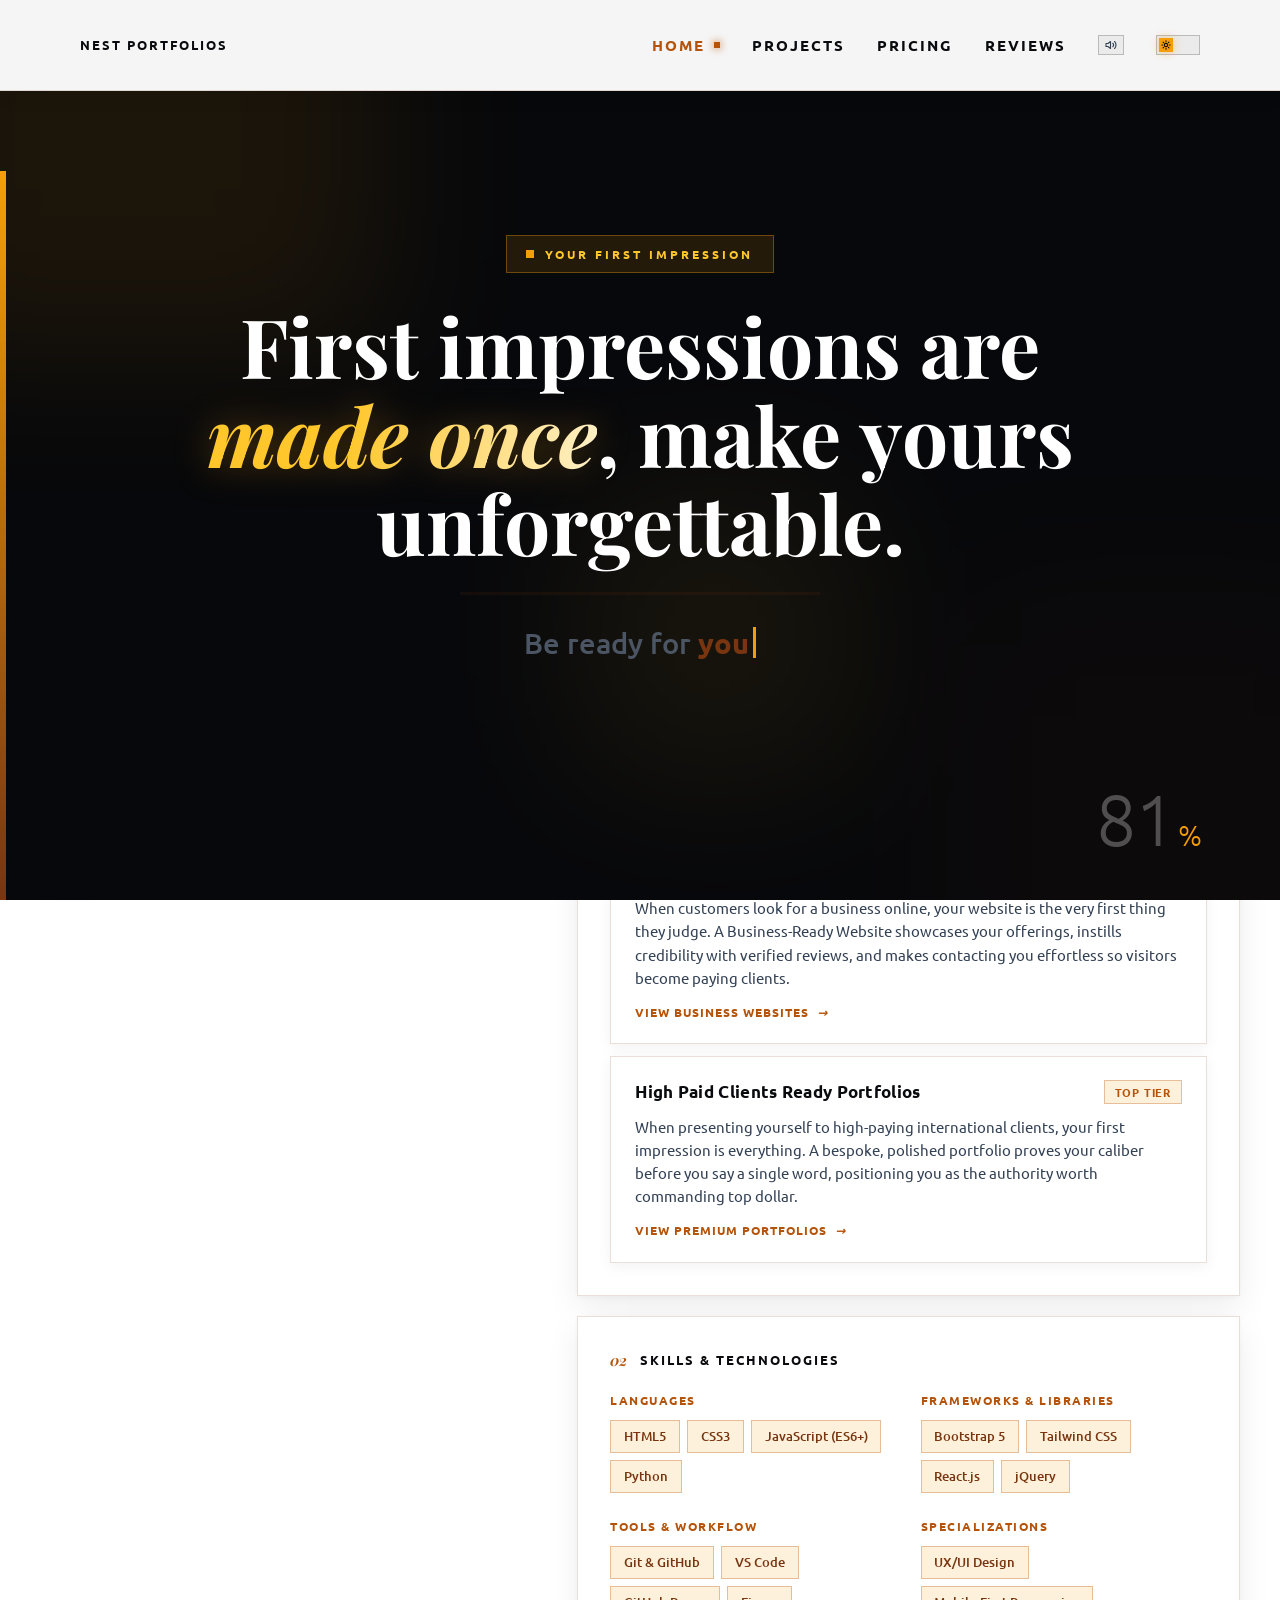
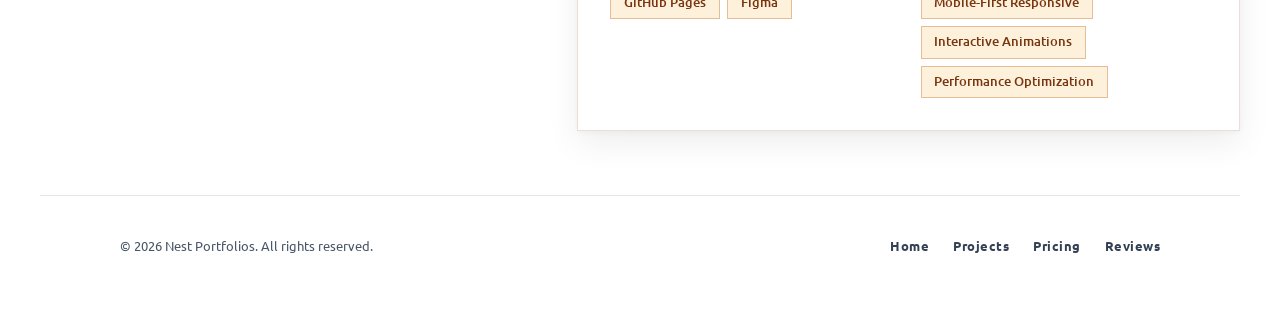
==== commit 4a67deb6: "sdfghjkl" ====
--- a/index.html
+++ b/index.html
@@ -13,7 +13,7 @@
     <meta property="og:description"
         content="Discover my background, development philosophy, specialized services, and client works.">
     <link rel="icon" href="assets/favicon.svg" type="image/svg+xml">
-    <link rel="stylesheet" href="style.css?v=4.0">
+    <link rel="stylesheet" href="style.css?v=4.4">
     <script src="theme.js"></script>
 </head>
 
@@ -52,15 +52,29 @@
                 <a class="topbar__link desktop-only" href="reviews.html">
                     Reviews
                 </a>
+                <button class="sound-toggle" id="soundToggle" type="button" role="switch" aria-checked="true"
+                    aria-label="Mute electric sound FX" title="Electric Sound FX: Active (Click to mute)">
+                    <svg class="sound-icon sound-icon--on" viewBox="0 0 24 24" fill="none" stroke="currentColor" stroke-width="2" stroke-linecap="round" stroke-linejoin="round">
+                        <polygon points="11 5 6 9 2 9 2 15 6 15 11 19 11 5"></polygon>
+                        <path d="M19.07 4.93a10 10 0 0 1 0 14.14M15.54 8.46a5 5 0 0 1 0 7.07"></path>
+                    </svg>
+                    <svg class="sound-icon sound-icon--off" viewBox="0 0 24 24" fill="none" stroke="currentColor" stroke-width="2" stroke-linecap="round" stroke-linejoin="round">
+                        <polygon points="11 5 6 9 2 9 2 15 6 15 11 19 11 5"></polygon>
+                        <line x1="23" y1="9" x2="17" y2="15"></line>
+                        <line x1="17" y1="9" x2="23" y2="15"></line>
+                    </svg>
+                </button>
                 <button class="theme-toggle" id="themeToggle" type="button" role="switch" aria-checked="false"
                     aria-label="Switch to dark mode" title="Switch to dark mode">
                     <span class="theme-toggle__thumb" aria-hidden="true">
                         <svg class="theme-toggle__icon theme-toggle__icon--sun" viewBox="0 0 24 24" fill="none"
                             stroke="currentColor" stroke-width="2.6" stroke-linecap="round" stroke-linejoin="round">
                             <circle cx="12" cy="12" r="4" />
-                            <path d="M12 2v2M12 20v2M4.93 4.93l1.41 1.41M17.66 17.66l1.41 1.41M2 12h2M20 12h2M4.93 19.07l1.41-1.41M17.66 6.34l1.41-1.41" />
-                        </svg>
-                        <svg class="theme-toggle__icon theme-toggle__icon--moon" viewBox="0 0 24 24" fill="currentColor">
+                            <path
+                                d="M12 2v2M12 20v2M4.93 4.93l1.41 1.41M17.66 17.66l1.41 1.41M2 12h2M20 12h2M4.93 19.07l1.41-1.41M17.66 6.34l1.41-1.41" />
+                        </svg>
+                        <svg class="theme-toggle__icon theme-toggle__icon--moon" viewBox="0 0 24 24"
+                            fill="currentColor">
                             <path d="M21 12.79A9 9 0 1 1 11.21 3 7 7 0 0 0 21 12.79z" />
                         </svg>
                     </span>
@@ -138,14 +152,14 @@
 
             <!-- Left: Sticky Profile Sidebar -->
             <aside class="ab-profile">
-                <div class="ab-avatar-box">
+                <!-- <div class="ab-avatar-box">
                     <div class="ab-avatar-monogram">AW</div>
                     <div class="ab-avatar-info">
                         <h2 class="ab-avatar-name">Nest Portfolios</h2>
                         <span class="ab-avatar-role">Web Developer &amp; UI Designer</span>
                         <span class="ab-avatar-location">Pakistan &bull; Worldwide Remote</span>
                     </div>
-                </div>
+                </div> -->
 
                 <div class="ab-profile-links">
                     <a class="ab-profile-btn ab-profile-btn--primary" href="https://wa.me/923090757010" target="_blank"
@@ -437,7 +451,7 @@
             }
         })();
     </script>
-    <script src="storm.js"></script>
+    <script src="storm.js?v=3.0"></script>
 </body>
 
-</html>
+</html>
--- a/style.css
+++ b/style.css
@@ -12,12 +12,12 @@
     --electric-black: #0a0b0e;
     --electric-black-surface: #121319;
     --electric-black-sub: #1f2937;
-    
+
     --electric-gold: #f59e0b;
     --electric-gold-bright: #ffc72c;
     --electric-gold-glow: rgba(245, 158, 11, 0.32);
     --electric-gold-soft: rgba(245, 158, 11, 0.12);
-    
+
     --electric-brown: #78350f;
     --electric-brown-light: #92400e;
     --electric-brown-deep: #5c2c10;
@@ -176,7 +176,12 @@
     font-variant-numeric: tabular-nums;
 }
 
-.preloader { flex-direction: column; padding: 0 var(--pad); text-align: center; overflow: hidden; }
+.preloader {
+    flex-direction: column;
+    padding: 0 var(--pad);
+    text-align: center;
+    overflow: hidden;
+}
 
 /* counter moves to the corner so the message is the hero */
 .preloader__counter {
@@ -187,7 +192,13 @@
     color: rgba(255, 255, 255, 0.28);
     z-index: 3;
 }
-.preloader__counter::after { content: '%'; font-size: 0.4em; margin-left: 4px; color: var(--electric-gold); }
+
+.preloader__counter::after {
+    content: '%';
+    font-size: 0.4em;
+    margin-left: 4px;
+    color: var(--electric-gold);
+}
 
 /* drifting glow orbs */
 .preloader__orbs i {
@@ -197,15 +208,46 @@
     opacity: 0.25;
     animation: plOrb 9s ease-in-out infinite alternate;
 }
-.preloader__orbs i:nth-child(1) { width: 40vmax; height: 40vmax; left: -10vmax; top: -12vmax; background: rgba(245, 158, 11, 0.35); }
-.preloader__orbs i:nth-child(2) { width: 34vmax; height: 34vmax; right: -8vmax; bottom: -10vmax; background: rgba(120, 53, 15, 0.22); animation-delay: -3s; }
-.preloader__orbs i:nth-child(3) { width: 22vmax; height: 22vmax; left: 45%; top: 55%; background: rgba(255, 199, 44, 0.28); animation-delay: -6s; }
+
+.preloader__orbs i:nth-child(1) {
+    width: 40vmax;
+    height: 40vmax;
+    left: -10vmax;
+    top: -12vmax;
+    background: rgba(245, 158, 11, 0.35);
+}
+
+.preloader__orbs i:nth-child(2) {
+    width: 34vmax;
+    height: 34vmax;
+    right: -8vmax;
+    bottom: -10vmax;
+    background: rgba(120, 53, 15, 0.22);
+    animation-delay: -3s;
+}
+
+.preloader__orbs i:nth-child(3) {
+    width: 22vmax;
+    height: 22vmax;
+    left: 45%;
+    top: 55%;
+    background: rgba(255, 199, 44, 0.28);
+    animation-delay: -6s;
+}
+
 @keyframes plOrb {
-    to { transform: translate(6vmax, 4vmax) scale(1.2); }
+    to {
+        transform: translate(6vmax, 4vmax) scale(1.2);
+    }
 }
 
 /* rising particles (created in JS) */
-.preloader__particles { position: absolute; inset: 0; pointer-events: none; }
+.preloader__particles {
+    position: absolute;
+    inset: 0;
+    pointer-events: none;
+}
+
 .pl-particle {
     position: absolute;
     bottom: -10px;
@@ -217,10 +259,21 @@
     box-shadow: 0 0 12px var(--electric-gold);
     animation: plRise var(--d, 6s) linear var(--delay, 0s) infinite;
 }
+
 @keyframes plRise {
-    0% { transform: translateY(0) translateX(0); opacity: 0; }
-    15% { opacity: 0.9; }
-    100% { transform: translateY(-105vh) translateX(var(--x, 30px)); opacity: 0; }
+    0% {
+        transform: translateY(0) translateX(0);
+        opacity: 0;
+    }
+
+    15% {
+        opacity: 0.9;
+    }
+
+    100% {
+        transform: translateY(-105vh) translateX(var(--x, 30px));
+        opacity: 0;
+    }
 }
 
 /* stage */
@@ -248,16 +301,31 @@
     transform: translateY(-14px) scale(0.9);
     animation: plPop 0.8s 0.2s cubic-bezier(0.22, 1, 0.36, 1) forwards;
 }
+
 .pl-kicker i {
-    width: 8px; height: 8px; border-radius: 50%;
+    width: 8px;
+    height: 8px;
+    border-radius: 50%;
     background: var(--electric-gold);
     animation: plBeacon 1.4s infinite;
 }
+
 @keyframes plBeacon {
-    0% { box-shadow: 0 0 0 0 rgba(245, 158, 11, 0.6); }
-    100% { box-shadow: 0 0 0 12px rgba(245, 158, 11, 0); }
-}
-@keyframes plPop { to { opacity: 1; transform: none; } }
+    0% {
+        box-shadow: 0 0 0 0 rgba(245, 158, 11, 0.6);
+    }
+
+    100% {
+        box-shadow: 0 0 0 12px rgba(245, 158, 11, 0);
+    }
+}
+
+@keyframes plPop {
+    to {
+        opacity: 1;
+        transform: none;
+    }
+}
 
 .pl-headline {
     font-family: var(--serif);
@@ -267,6 +335,7 @@
     margin: 1.8rem 0 1.6rem;
     color: #ffffff;
 }
+
 .pl-headline .w {
     display: inline-block;
     opacity: 0;
@@ -275,7 +344,14 @@
     transform-origin: 50% 100%;
     animation: plWord 0.9s calc(0.6s + var(--i) * 0.12s) cubic-bezier(0.22, 1, 0.36, 1) forwards;
 }
-@keyframes plWord { to { opacity: 1; transform: none; filter: blur(0); } }
+
+@keyframes plWord {
+    to {
+        opacity: 1;
+        transform: none;
+        filter: blur(0);
+    }
+}
 
 .pl-headline em {
     font-style: italic;
@@ -287,7 +363,13 @@
     animation: plShine 3s linear infinite;
     filter: drop-shadow(0 0 18px var(--electric-gold-glow));
 }
-@keyframes plShine { to { background-position: -250% 0; } }
+
+@keyframes plShine {
+    to {
+        background-position: -250% 0;
+    }
+}
+
 .pl-headline em .w {
     background: linear-gradient(100deg, var(--electric-brown) 15%, var(--electric-gold) 50%, var(--electric-brown-light) 85%);
     background-size: 250% 100%;
@@ -306,6 +388,7 @@
     background: rgba(120, 53, 15, 0.12);
     overflow: hidden;
 }
+
 .pl-line span {
     display: block;
     height: 100%;
@@ -314,7 +397,12 @@
     transform: translateX(-100%);
     animation: plSweep 1.6s 1.4s ease-in-out infinite;
 }
-@keyframes plSweep { to { transform: translateX(100%); } }
+
+@keyframes plSweep {
+    to {
+        transform: translateX(100%);
+    }
+}
 
 /* typed rotating message */
 .pl-rotor {
@@ -324,20 +412,43 @@
     opacity: 0;
     animation: plPop 0.8s 1.6s ease forwards;
 }
-.pl-rotor b { color: var(--electric-brown); font-weight: 700; }
+
+.pl-rotor b {
+    color: var(--electric-brown);
+    font-weight: 700;
+}
+
 .pl-caret {
     display: inline-block;
-    width: 3px; height: 1.1em;
+    width: 3px;
+    height: 1.1em;
     margin-left: 4px;
     vertical-align: -0.15em;
     background: var(--electric-gold);
     animation: plBlink 0.8s steps(1) infinite;
 }
-@keyframes plBlink { 50% { opacity: 0; } }
+
+@keyframes plBlink {
+    50% {
+        opacity: 0;
+    }
+}
 
 @media (prefers-reduced-motion: reduce) {
-    .pl-headline .w, .pl-kicker, .pl-rotor { opacity: 1 !important; transform: none !important; filter: none !important; animation: none !important; }
-    .pl-particle, .preloader__orbs i { animation: none; }
+
+    .pl-headline .w,
+    .pl-kicker,
+    .pl-rotor {
+        opacity: 1 !important;
+        transform: none !important;
+        filter: none !important;
+        animation: none !important;
+    }
+
+    .pl-particle,
+    .preloader__orbs i {
+        animation: none;
+    }
 }
 
 
@@ -356,8 +467,15 @@
 }
 
 @keyframes taglineIn {
-    from { opacity: 0; transform: translateY(12px); }
-    to { opacity: 1; transform: none; }
+    from {
+        opacity: 0;
+        transform: translateY(12px);
+    }
+
+    to {
+        opacity: 1;
+        transform: none;
+    }
 }
 
 
@@ -502,8 +620,15 @@
 }
 
 @keyframes badgePop {
-    from { opacity: 0; transform: translateY(-6px) scale(0.95); }
-    to { opacity: 1; transform: translateY(0) scale(1); }
+    from {
+        opacity: 0;
+        transform: translateY(-6px) scale(0.95);
+    }
+
+    to {
+        opacity: 1;
+        transform: translateY(0) scale(1);
+    }
 }
 
 .active-filter-badge__icon {
@@ -626,8 +751,13 @@
 }
 
 @keyframes contactArrowFlow {
-    from { stroke-dashoffset: 36; }
-    to { stroke-dashoffset: 0; }
+    from {
+        stroke-dashoffset: 36;
+    }
+
+    to {
+        stroke-dashoffset: 0;
+    }
 }
 
 .contact-arrow-traveller {
@@ -1464,8 +1594,13 @@
 }
 
 @keyframes abPulse {
-    70% { box-shadow: 0 0 0 10px rgba(61, 220, 132, 0); }
-    100% { box-shadow: 0 0 0 0 rgba(61, 220, 132, 0); }
+    70% {
+        box-shadow: 0 0 0 10px rgba(61, 220, 132, 0);
+    }
+
+    100% {
+        box-shadow: 0 0 0 0 rgba(61, 220, 132, 0);
+    }
 }
 
 .ab-title {
@@ -1504,7 +1639,11 @@
     grid-template-columns: 1fr;
     gap: 0.7rem;
 }
-.ab-do__item.active { background: rgba(232, 197, 71, 0.15); border-color: var(--accent); }
+
+.ab-do__item.active {
+    background: rgba(232, 197, 71, 0.15);
+    border-color: var(--accent);
+}
 
 .ab-do__item {
     display: flex;
@@ -1537,19 +1676,31 @@
     color: rgba(255, 255, 255, 0.65);
 }
 
-.ab-do__item { gap: 1rem; }
-.ab-do__text { flex: 1; min-width: 0; }
+.ab-do__item {
+    gap: 1rem;
+}
+
+.ab-do__text {
+    flex: 1;
+    min-width: 0;
+}
+
 .ab-do__item i {
     font-style: normal;
     color: var(--accent);
     font-size: 1.2rem;
     transition: transform 0.3s;
 }
-.ab-do__item:hover i { transform: translateX(5px); }
+
+.ab-do__item:hover i {
+    transform: translateX(5px);
+}
 
 
 @media (max-width: 600px) {
-    .ab-do { grid-template-columns: 1fr; }
+    .ab-do {
+        grid-template-columns: 1fr;
+    }
 }
 
 
@@ -1595,8 +1746,13 @@
     box-shadow: 0 12px 30px rgba(184, 134, 11, 0.35);
 }
 
-.ab-cta svg { transition: transform 0.3s; }
-.ab-cta:hover svg { transform: translateX(4px); }
+.ab-cta svg {
+    transition: transform 0.3s;
+}
+
+.ab-cta:hover svg {
+    transform: translateX(4px);
+}
 
 .ab-content {
     display: flex;
@@ -1654,7 +1810,10 @@
     color: #cbd5e1;
     margin-bottom: 1rem;
 }
-.ab-story p:last-child { margin-bottom: 0; }
+
+.ab-story p:last-child {
+    margin-bottom: 0;
+}
 
 .ab-skills {
     display: grid;
@@ -1715,7 +1874,10 @@
     transition: all 0.3s;
 }
 
-.ab-link b { font-weight: 600; }
+.ab-link b {
+    font-weight: 600;
+}
+
 .ab-link i {
     font-style: normal;
     color: var(--accent);
@@ -1727,40 +1889,92 @@
     border-color: var(--accent);
     transform: translateX(4px);
 }
-.ab-link:hover i { transform: translateX(4px); }
-.ab-link.active { background: rgba(184, 134, 11, 0.12); border-color: var(--accent); }
-.ab-link--wa:hover { background: rgba(37, 211, 102, 0.1); border-color: #25d366; }
+
+.ab-link:hover i {
+    transform: translateX(4px);
+}
+
+.ab-link.active {
+    background: rgba(184, 134, 11, 0.12);
+    border-color: var(--accent);
+}
+
+.ab-link--wa:hover {
+    background: rgba(37, 211, 102, 0.1);
+    border-color: #25d366;
+}
 
 /* entrance animation */
-.about-overlay .ab-profile > *,
+.about-overlay .ab-profile>*,
 .about-overlay .ab-card {
     opacity: 0;
     transform: translateY(24px);
     transition: opacity 0.7s ease, transform 0.7s cubic-bezier(0.22, 1, 0.36, 1);
 }
-.about-overlay.open .ab-profile > *,
+
+.about-overlay.open .ab-profile>*,
 .about-overlay.open .ab-card {
     opacity: 1;
     transform: none;
 }
-.about-overlay.open .ab-profile > :nth-child(1) { transition-delay: 0.35s; }
-.about-overlay.open .ab-profile > :nth-child(2) { transition-delay: 0.45s; }
-.about-overlay.open .ab-profile > :nth-child(3) { transition-delay: 0.55s; }
-.about-overlay.open .ab-profile > :nth-child(4) { transition-delay: 0.65s; }
-.about-overlay.open .ab-profile > :nth-child(5) { transition-delay: 0.75s; }
-.about-overlay.open .ab-card:nth-child(1) { transition-delay: 0.5s; }
-.about-overlay.open .ab-card:nth-child(2) { transition-delay: 0.65s; }
-.about-overlay.open .ab-card:nth-child(3) { transition-delay: 0.8s; }
+
+.about-overlay.open .ab-profile> :nth-child(1) {
+    transition-delay: 0.35s;
+}
+
+.about-overlay.open .ab-profile> :nth-child(2) {
+    transition-delay: 0.45s;
+}
+
+.about-overlay.open .ab-profile> :nth-child(3) {
+    transition-delay: 0.55s;
+}
+
+.about-overlay.open .ab-profile> :nth-child(4) {
+    transition-delay: 0.65s;
+}
+
+.about-overlay.open .ab-profile> :nth-child(5) {
+    transition-delay: 0.75s;
+}
+
+.about-overlay.open .ab-card:nth-child(1) {
+    transition-delay: 0.5s;
+}
+
+.about-overlay.open .ab-card:nth-child(2) {
+    transition-delay: 0.65s;
+}
+
+.about-overlay.open .ab-card:nth-child(3) {
+    transition-delay: 0.8s;
+}
 
 @media (max-width: 900px) {
-    .ab { grid-template-columns: 1fr; }
-    .ab-profile { position: static; }
-    .ab-skills { grid-template-columns: 1fr; }
+    .ab {
+        grid-template-columns: 1fr;
+    }
+
+    .ab-profile {
+        position: static;
+    }
+
+    .ab-skills {
+        grid-template-columns: 1fr;
+    }
 }
 
 @media (prefers-reduced-motion: reduce) {
-    .ab-pulse { animation: none; }
-    .about-overlay .ab-profile > *, .about-overlay .ab-card { opacity: 1; transform: none; transition: none; }
+    .ab-pulse {
+        animation: none;
+    }
+
+    .about-overlay .ab-profile>*,
+    .about-overlay .ab-card {
+        opacity: 1;
+        transform: none;
+        transition: none;
+    }
 }
 
 /* ══════════════════════════════════════════
@@ -1846,11 +2060,20 @@
     animation: waRadar 2.4s ease-out infinite;
 }
 
-.wa-radar-ring--2 { animation-delay: 1.2s; }
+.wa-radar-ring--2 {
+    animation-delay: 1.2s;
+}
 
 @keyframes waRadar {
-    0% { transform: scale(1); opacity: 0.6; }
-    100% { transform: scale(1.9); opacity: 0; }
+    0% {
+        transform: scale(1);
+        opacity: 0.6;
+    }
+
+    100% {
+        transform: scale(1.9);
+        opacity: 0;
+    }
 }
 
 .wa-tooltip {
@@ -1883,7 +2106,9 @@
 }
 
 @media (max-width: 768px) {
-    .wa-tooltip { display: none; }
+    .wa-tooltip {
+        display: none;
+    }
 }
 
 /* ══════════════════════════════════════════
@@ -2362,15 +2587,14 @@
     overflow: hidden;
     width: 100%;
     max-width: 100%;
-    min-height: clamp(480px, 56vh, 620px);
-    display: flex;
-    align-items: center;
-    background: #0a0b0e;
+    min-height: clamp(320px, 40vh, 420px);
+    display: flex;
+    align-items: center;
+    background: transparent;
     border: none;
-    border-bottom: 1px solid rgba(245, 158, 11, 0.18);
     box-shadow: none;
-    padding: clamp(3.5rem, 5.5vw, 5rem) var(--pad);
-    margin: 0 0 3.5rem 0;
+    padding: clamp(2rem, 3vw, 2.75rem) var(--pad);
+    margin: 0 0 2rem 0;
     transition: none;
 }
 
@@ -2378,7 +2602,7 @@
     position: relative;
     z-index: 2;
     width: 100%;
-    max-width: 650px;
+    max-width: 540px;
     margin: 0;
     padding: 0;
     background: transparent;
@@ -2386,17 +2610,21 @@
     box-shadow: none;
 }
 
+.about-page-hero--has-bg .about-page-hero__badge {
+    margin-bottom: 0.85rem;
+}
+
 .about-page-hero--has-bg .about-page-hero__title {
-    font-size: clamp(1.85rem, 2.75vw, 2.45rem);
+    font-size: clamp(1.6rem, 2.3vw, 2.15rem);
     line-height: 1.22;
-    max-width: 620px;
-    margin-bottom: 0.95rem;
+    max-width: 520px;
+    margin-bottom: 0.75rem;
 }
 
 .about-page-hero--has-bg .about-page-hero__subtitle {
-    font-size: clamp(14px, 1.3vw, 16px);
-    line-height: 1.6;
-    max-width: 560px;
+    font-size: clamp(13.5px, 1.1vw, 15px);
+    line-height: 1.55;
+    max-width: 480px;
 }
 
 .about-hero-bg-backdrop {
@@ -2409,12 +2637,15 @@
 
 .about-hero-bg-img {
     position: absolute;
-    top: 0;
-    left: 0;
-    width: 100%;
-    height: 100%;
-    object-fit: cover;
-    object-position: center right;
+    top: 50%;
+    right: clamp(10px, 6vw, 3.5rem);
+    transform: translateY(-50%);
+    width: 58%;
+    min-width: 460px;
+    max-width: 900px;
+    height: 155%;
+    object-fit: contain;
+    object-position: right center;
     opacity: 1;
     filter: saturate(1.15) contrast(1.05);
     transition: none;
@@ -2424,28 +2655,48 @@
     position: absolute;
     inset: 0;
     background: var(--th-hero-overlay);
+    pointer-events: none;
+    z-index: 1;
 }
 
 @media (max-width: 900px) {
     .about-page-hero--has-bg {
         min-height: auto;
-        padding: 2.75rem var(--pad) 2.25rem;
-        display: block;
-        margin-bottom: 2.5rem;
+        padding: 2rem var(--pad) 1.5rem;
+        display: flex;
+        flex-direction: column;
+        align-items: flex-start;
+        margin-bottom: 2rem;
     }
 
     .about-page-hero--has-bg .about-page-hero__content {
-        padding: 0;
-        background: transparent;
+        max-width: 100%;
+        margin-bottom: 1.25rem;
+    }
+
+    .about-hero-bg-backdrop {
+        position: relative;
+        width: 100%;
+        height: 260px;
+        order: 2;
     }
 
     .about-hero-bg-img {
-        opacity: 0.75;
-        object-position: center center;
+        position: relative;
+        top: auto;
+        right: auto;
+        transform: none;
+        width: 100%;
+        min-width: 0;
+        max-width: 100%;
+        height: 100%;
+        object-fit: contain;
+        object-position: center;
+        opacity: 1;
     }
 
     .about-hero-bg-overlay {
-        background: var(--th-hero-overlay-m);
+        display: none;
     }
 }
 
@@ -3235,11 +3486,13 @@
 }
 
 @media (max-width: 900px) {
+
     .pricing-grid,
     .pricing-faq-grid,
     .reviews-masonry {
         grid-template-columns: 1fr;
     }
+
     .reviews-stats-banner {
         grid-template-columns: 1fr;
     }
@@ -3621,15 +3874,11 @@
 
     /* hero overlay (tints the background photo so the copy stays readable) */
     --th-hero-overlay: linear-gradient(90deg,
-        rgba(255, 255, 255, 0.92) 0%,
-        rgba(255, 255, 255, 0.78) 36%,
-        rgba(255, 255, 255, 0.40) 60%,
-        rgba(255, 255, 255, 0.10) 85%,
-        rgba(255, 255, 255, 0.02) 100%);
-    --th-hero-overlay-m: linear-gradient(180deg,
-        rgba(255, 255, 255, 0.94) 0%,
-        rgba(255, 255, 255, 0.76) 55%,
-        rgba(255, 255, 255, 0.45) 100%);
+            rgba(255, 255, 255, 0.95) 0%,
+            rgba(255, 255, 255, 0.82) 28%,
+            rgba(255, 255, 255, 0.35) 45%,
+            rgba(255, 255, 255, 0) 60%);
+    --th-hero-overlay-m: transparent;
 
     --th-popular-bg: linear-gradient(180deg, rgba(245, 158, 11, 0.14) 0%, rgba(255, 255, 255, 0.96) 45%);
 
@@ -3683,15 +3932,11 @@
     --th-outline-hover-text: #0a0b0e;
 
     --th-hero-overlay: linear-gradient(90deg,
-        rgba(5, 6, 12, 0.94) 0%,
-        rgba(5, 6, 12, 0.80) 36%,
-        rgba(5, 6, 12, 0.42) 60%,
-        rgba(5, 6, 12, 0.12) 85%,
-        rgba(5, 6, 12, 0.02) 100%);
-    --th-hero-overlay-m: linear-gradient(180deg,
-        rgba(5, 6, 12, 0.94) 0%,
-        rgba(5, 6, 12, 0.78) 55%,
-        rgba(5, 6, 12, 0.5) 100%);
+            rgba(5, 6, 12, 0.95) 0%,
+            rgba(5, 6, 12, 0.82) 28%,
+            rgba(5, 6, 12, 0.35) 45%,
+            rgba(5, 6, 12, 0) 60%);
+    --th-hero-overlay-m: transparent;
 
     --th-popular-bg: linear-gradient(180deg, rgba(245, 158, 11, 0.16) 0%, rgba(10, 12, 22, 0.9) 42%);
 
@@ -3826,8 +4071,8 @@
 }
 
 html[data-theme="dark"] .about-page-hero--has-bg {
-    border-bottom-color: rgba(0, 240, 255, 0.28);
-    box-shadow: 0 18px 50px -28px rgba(0, 240, 255, 0.5);
+    border: none;
+    box-shadow: none;
 }
 
 /* ── Profile sidebar ── */
@@ -4123,6 +4368,84 @@
     box-shadow: 0 0 10px rgba(255, 255, 255, 0.45);
 }
 
+/* ══════════════════════════════════════════
+   ELECTRIC SOUND FX TOGGLE BUTTON
+   ══════════════════════════════════════════ */
+.sound-toggle {
+    position: relative;
+    display: inline-flex;
+    align-items: center;
+    justify-content: center;
+    flex-shrink: 0;
+    width: 26px;
+    height: 20px;
+    padding: 0;
+    border-radius: 999px;
+    border: 1px solid var(--th-pill-border);
+    background: var(--th-pill-bg);
+    color: var(--th-text);
+    cursor: pointer;
+    transition: border-color 0.3s, box-shadow 0.3s, background 0.3s, color 0.3s, transform 0.2s cubic-bezier(0.16, 1, 0.3, 1), opacity 0.25s;
+}
+
+.sound-toggle:hover {
+    border-color: var(--th-toggle-thumb);
+    box-shadow: 0 0 10px var(--th-toggle-glow);
+    color: var(--th-toggle-thumb);
+    transform: scale(1.08);
+}
+
+.sound-toggle:active {
+    transform: scale(0.92);
+}
+
+.sound-toggle:focus-visible {
+    outline: 2px solid var(--th-toggle-thumb);
+    outline-offset: 3px;
+}
+
+.sound-toggle .sound-icon {
+    width: 12px;
+    height: 12px;
+    display: block;
+    stroke-width: 2.2;
+    transition: opacity 0.2s ease, transform 0.25s ease;
+}
+
+.sound-toggle .sound-icon--off {
+    display: none;
+}
+
+.sound-toggle.muted {
+    opacity: 0.55;
+    color: var(--th-text-soft);
+}
+
+.sound-toggle.muted:hover {
+    opacity: 1;
+}
+
+.sound-toggle.muted .sound-icon--on {
+    display: none;
+}
+
+.sound-toggle.muted .sound-icon--off {
+    display: block;
+}
+
+/* Over the coloured Projects slides */
+.app .sound-toggle {
+    border-color: rgba(255, 255, 255, 0.45);
+    background: rgba(255, 255, 255, 0.14);
+    color: #ffffff;
+}
+
+.app .sound-toggle:hover {
+    border-color: #ffffff;
+    box-shadow: 0 0 10px rgba(255, 255, 255, 0.45);
+    color: #ffffff;
+}
+
 @media (max-width: 768px) {
     .topbar__name {
         font-size: 11.5px;
@@ -4142,4 +4465,4 @@
         animation-duration: 0.01ms !important;
         transition-duration: 0.01ms !important;
     }
-}
+}
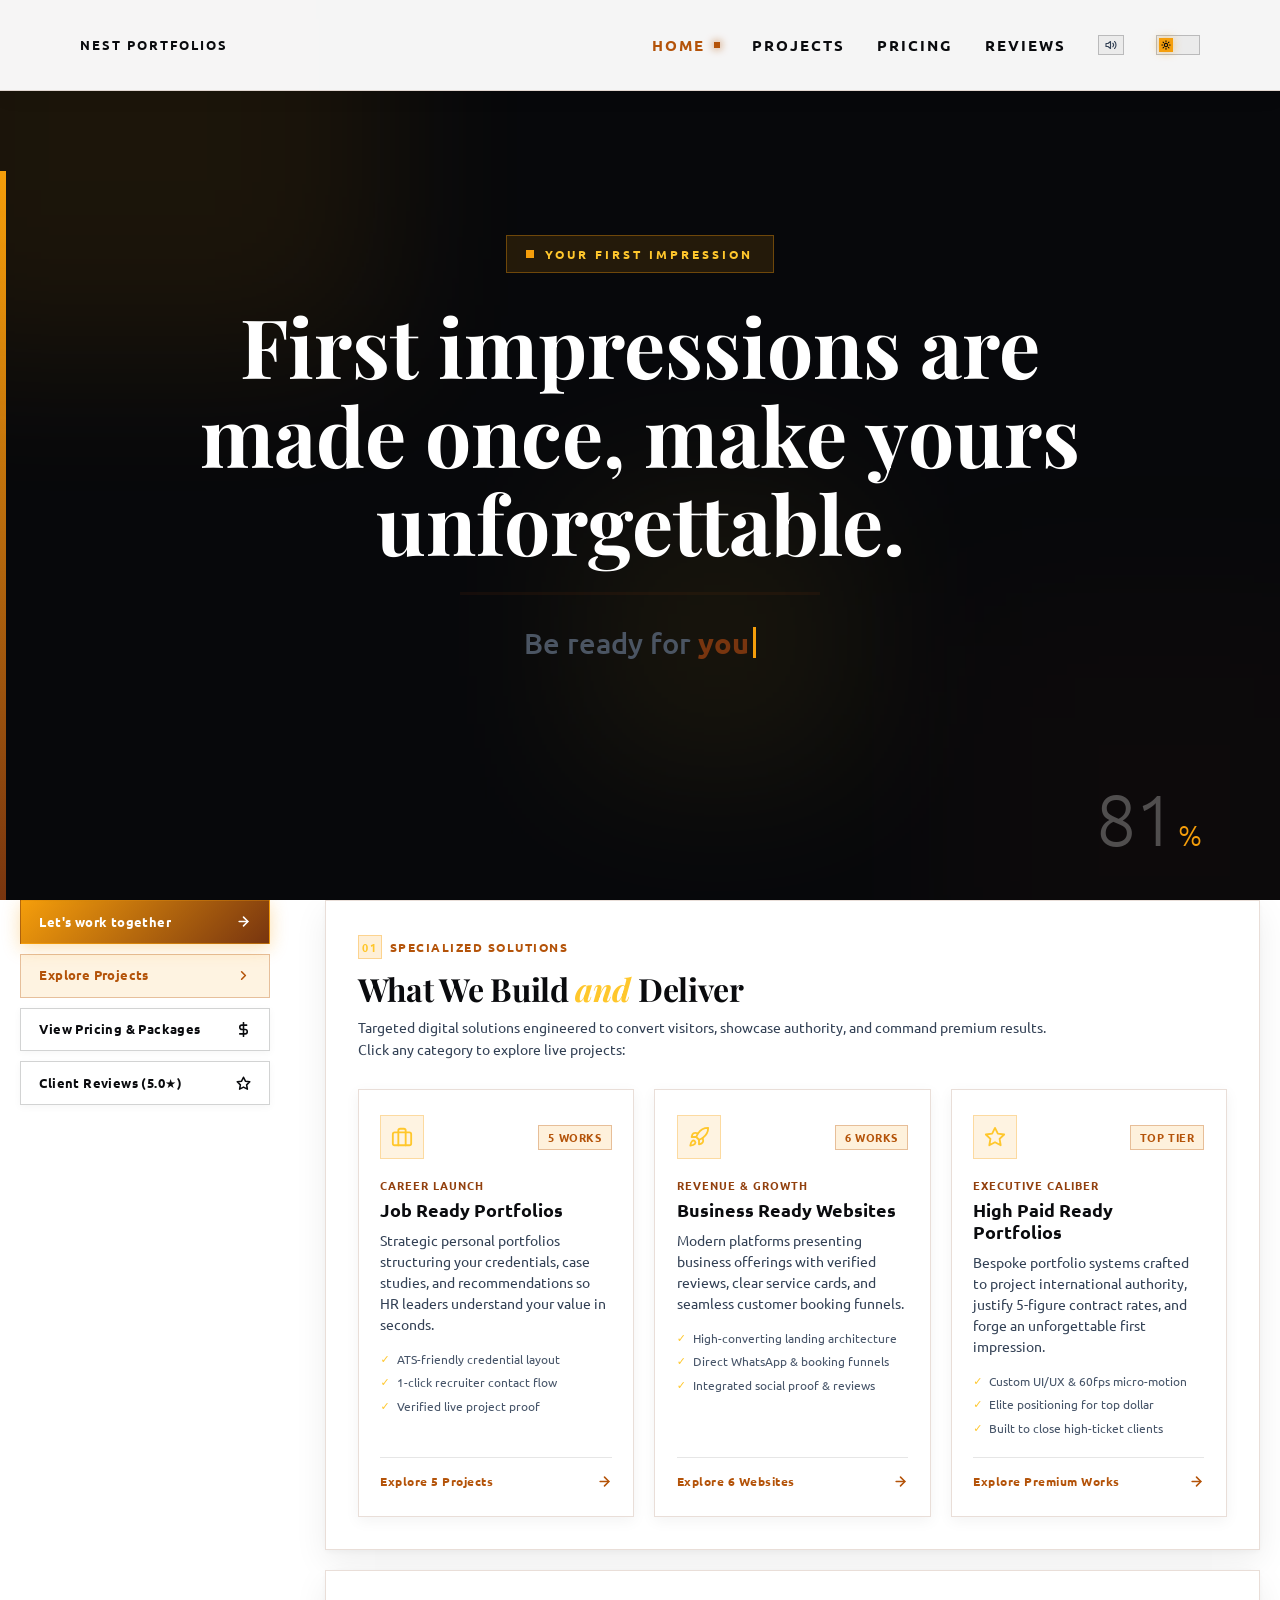
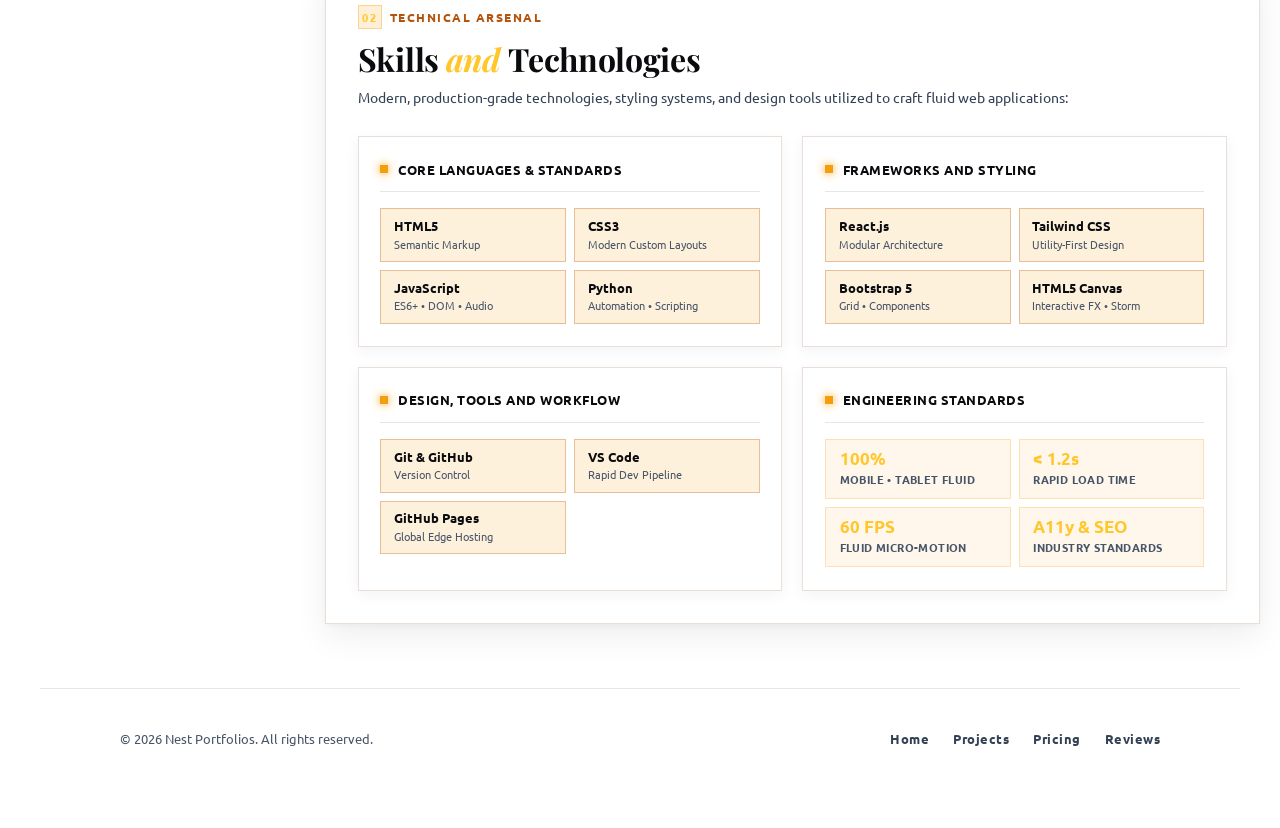
==== commit 1a0faf77: "sad" ====
--- a/index.html
+++ b/index.html
@@ -13,7 +13,7 @@
     <meta property="og:description"
         content="Discover my background, development philosophy, specialized services, and client works.">
     <link rel="icon" href="assets/favicon.svg" type="image/svg+xml">
-    <link rel="stylesheet" href="style.css?v=4.4">
+    <link rel="stylesheet" href="style.css?v=4.7">
     <script src="theme.js"></script>
 </head>
 
@@ -27,7 +27,7 @@
         <div class="preloader__particles" id="plParticles" aria-hidden="true"></div>
         <div class="preloader__stage" id="plStage">
             <span class="pl-kicker"><i></i> Your first impression</span>
-            <h2 class="pl-headline" id="plHeadline">First impressions are <em>made once</em>, make yours unforgettable.
+            <h2 class="pl-headline" id="plHeadline">First impressions are made once, make yours unforgettable.
             </h2>
             <div class="pl-line"><span></span></div>
             <p class="pl-rotor">Be ready for <b id="plRotate"></b><span class="pl-caret"></span></p>
@@ -54,11 +54,13 @@
                 </a>
                 <button class="sound-toggle" id="soundToggle" type="button" role="switch" aria-checked="true"
                     aria-label="Mute electric sound FX" title="Electric Sound FX: Active (Click to mute)">
-                    <svg class="sound-icon sound-icon--on" viewBox="0 0 24 24" fill="none" stroke="currentColor" stroke-width="2" stroke-linecap="round" stroke-linejoin="round">
+                    <svg class="sound-icon sound-icon--on" viewBox="0 0 24 24" fill="none" stroke="currentColor"
+                        stroke-width="2" stroke-linecap="round" stroke-linejoin="round">
                         <polygon points="11 5 6 9 2 9 2 15 6 15 11 19 11 5"></polygon>
                         <path d="M19.07 4.93a10 10 0 0 1 0 14.14M15.54 8.46a5 5 0 0 1 0 7.07"></path>
                     </svg>
-                    <svg class="sound-icon sound-icon--off" viewBox="0 0 24 24" fill="none" stroke="currentColor" stroke-width="2" stroke-linecap="round" stroke-linejoin="round">
+                    <svg class="sound-icon sound-icon--off" viewBox="0 0 24 24" fill="none" stroke="currentColor"
+                        stroke-width="2" stroke-linecap="round" stroke-linejoin="round">
                         <polygon points="11 5 6 9 2 9 2 15 6 15 11 19 11 5"></polygon>
                         <line x1="23" y1="9" x2="17" y2="15"></line>
                         <line x1="17" y1="9" x2="23" y2="15"></line>
@@ -138,12 +140,8 @@
                     <span class="ab-eyebrow"><i class="ab-pulse"></i> Available for new projects</span>
                 </div>
                 <h1 class="about-page-hero__title">
-                    First impressions are <em>made once</em>, <br>I make yours unforgettable.
+                    First impressions are made once, <br>I make yours unforgettable.
                 </h1>
-                <!-- <p class="about-page-hero__subtitle">
-                    I am a web developer and UI/UX specialist focused on building websites that blend captivating
-                    aesthetics with seamless usability to turn casual visitors into loyal clients.
-                </p> -->
             </div>
         </section>
 
@@ -200,98 +198,226 @@
             <!-- Right: Detailed Content Cards -->
             <div class="ab-content">
 
-                <!-- 01 What We Do / Services linking to projects.html filters -->
-                <section class="ab-card">
-                    <h3 class="ab-label"><span>01</span> What we do — Specialized Solutions</h3>
-                    <p class="about-section-desc">Click any category below to view live case studies and filtered
-                        projects on the Projects page:</p>
-                    <div class="ab-do">
-                        <a class="ab-service-card" href="projects.html?filter=job-ready"
-                            title="View Job Ready Portfolios">
-                            <div class="ab-service-card__header">
-                                <span class="ab-service-card__title">Job Ready Portfolios</span>
-                                <span class="ab-service-card__badge">5 Featured Works</span>
-                            </div>
-                            <p class="ab-service-card__desc">Applying for a high-value job takes strategy, and a
-                                Job-Ready Portfolio is that blueprint. It structures your credentials, certifications,
-                                project highlights, and peer recommendations so HR leaders and hiring managers
-                                understand your worth in seconds.</p>
-                            <span class="ab-service-card__action">
-                                View Job-Ready Projects <i>&rarr;</i>
-                            </span>
+                <!-- 01 What We Do — Specialized Solutions (Interactive Bento Grid) -->
+                <section class="ab-card ab-section-solutions">
+                    <div class="ab-section-header">
+                        <div class="ab-kicker">
+                            <span class="ab-kicker__num">01</span>
+                            <span class="ab-kicker__text">Specialized Solutions</span>
+                        </div>
+                        <h2 class="ab-section-title">What We Build <em> and </em> Deliver</h2>
+                        <p class="ab-section-subtitle">
+                            Targeted digital solutions engineered to convert visitors, showcase authority, and command
+                            premium results. Click any category to explore live projects:
+                        </p>
+                    </div>
+
+                    <div class="ab-solutions-grid">
+                        <!-- Solution 1: Job Ready Portfolios -->
+                        <a class="ab-sol-card" href="projects.html?filter=job-ready"
+                            title="Explore Job Ready Portfolios">
+                            <div class="ab-sol-card__top">
+                                <div class="ab-sol-card__icon" aria-hidden="true">
+                                    <svg width="22" height="22" viewBox="0 0 24 24" fill="none" stroke="currentColor"
+                                        stroke-width="2" stroke-linecap="round" stroke-linejoin="round">
+                                        <rect x="2" y="7" width="20" height="14" rx="2" ry="2" />
+                                        <path d="M16 21V5a2 2 0 0 0-2-2h-4a2 2 0 0 0-2 2v16" />
+                                    </svg>
+                                </div>
+                                <span class="ab-sol-card__count">5 Works</span>
+                            </div>
+                            <div class="ab-sol-card__body">
+                                <span class="ab-sol-card__tag">Career Launch</span>
+                                <h4 class="ab-sol-card__title">Job Ready Portfolios</h4>
+                                <p class="ab-sol-card__desc">
+                                    Strategic personal portfolios structuring your credentials, case studies, and
+                                    recommendations so HR leaders understand your value in seconds.
+                                </p>
+                                <ul class="ab-sol-card__features">
+                                    <li><i class="ab-check">✓</i> ATS-friendly credential layout</li>
+                                    <li><i class="ab-check">✓</i> 1-click recruiter contact flow</li>
+                                    <li><i class="ab-check">✓</i> Verified live project proof</li>
+                                </ul>
+                            </div>
+                            <div class="ab-sol-card__footer">
+                                <span>Explore 5 Projects</span>
+                                <svg width="15" height="15" viewBox="0 0 24 24" fill="none" stroke="currentColor"
+                                    stroke-width="2.5" stroke-linecap="round" stroke-linejoin="round">
+                                    <line x1="5" y1="12" x2="19" y2="12" />
+                                    <polyline points="12 5 19 12 12 19" />
+                                </svg>
+                            </div>
                         </a>
 
-                        <a class="ab-service-card" href="projects.html?filter=business-ready"
-                            title="View Business Ready Websites">
-                            <div class="ab-service-card__header">
-                                <span class="ab-service-card__title">Business Ready Websites</span>
-                                <span class="ab-service-card__badge">6 Featured Works</span>
-                            </div>
-                            <p class="ab-service-card__desc">When customers look for a business online, your website is
-                                the very first thing they judge. A Business-Ready Website showcases your offerings,
-                                instills credibility with verified reviews, and makes contacting you effortless so
-                                visitors become paying clients.</p>
-                            <span class="ab-service-card__action">
-                                View Business Websites <i>&rarr;</i>
-                            </span>
+                        <!-- Solution 2: Business Ready Websites -->
+                        <a class="ab-sol-card ab-sol-card--featured" href="projects.html?filter=business-ready"
+                            title="Explore Business Ready Websites">
+                            <div class="ab-sol-card__top">
+                                <div class="ab-sol-card__icon" aria-hidden="true">
+                                    <svg width="22" height="22" viewBox="0 0 24 24" fill="none" stroke="currentColor"
+                                        stroke-width="2" stroke-linecap="round" stroke-linejoin="round">
+                                        <path
+                                            d="M4.5 16.5c-1.5 1.26-2 5-2 5s3.74-.5 5-2c.71-.84.7-2.13-.09-2.91a2.18 2.18 0 0 0-2.91-.09z" />
+                                        <path
+                                            d="m12 15-3-3a22 22 0 0 1 2-3.95A12.88 12.88 0 0 1 22 2c0 2.72-.78 7.5-6 11a22.35 22.35 0 0 1-4 2z" />
+                                        <path d="M9 12H4s.55-3.03 2-4c1.62-1.08 5 0 5 0" />
+                                        <path d="M12 15v5s3.03-.55 4-2c1.08-1.62 0-5 0-5" />
+                                    </svg>
+                                </div>
+                                <span class="ab-sol-card__count">6 Works</span>
+                            </div>
+                            <div class="ab-sol-card__body">
+                                <span class="ab-sol-card__tag">Revenue &amp; Growth</span>
+                                <h4 class="ab-sol-card__title">Business Ready Websites</h4>
+                                <p class="ab-sol-card__desc">
+                                    Modern platforms presenting business offerings with verified reviews, clear service
+                                    cards, and seamless customer booking funnels.
+                                </p>
+                                <ul class="ab-sol-card__features">
+                                    <li><i class="ab-check">✓</i> High-converting landing architecture</li>
+                                    <li><i class="ab-check">✓</i> Direct WhatsApp &amp; booking funnels</li>
+                                    <li><i class="ab-check">✓</i> Integrated social proof &amp; reviews</li>
+                                </ul>
+                            </div>
+                            <div class="ab-sol-card__footer">
+                                <span>Explore 6 Websites</span>
+                                <svg width="15" height="15" viewBox="0 0 24 24" fill="none" stroke="currentColor"
+                                    stroke-width="2.5" stroke-linecap="round" stroke-linejoin="round">
+                                    <line x1="5" y1="12" x2="19" y2="12" />
+                                    <polyline points="12 5 19 12 12 19" />
+                                </svg>
+                            </div>
                         </a>
 
-                        <a class="ab-service-card" href="projects.html?filter=high-paid"
-                            title="View High-Paid Clients Ready Portfolios">
-                            <div class="ab-service-card__header">
-                                <span class="ab-service-card__title">High Paid Clients Ready Portfolios</span>
-                                <span class="ab-service-card__badge">Top Tier</span>
-                            </div>
-                            <p class="ab-service-card__desc">When presenting yourself to high-paying international
-                                clients, your first impression is everything. A bespoke, polished portfolio proves your
-                                caliber before you say a single word, positioning you as the authority worth commanding
-                                top dollar.</p>
-                            <span class="ab-service-card__action">
-                                View Premium Portfolios <i>&rarr;</i>
-                            </span>
+                        <!-- Solution 3: High-Paid Client Portfolios -->
+                        <a class="ab-sol-card" href="projects.html?filter=high-paid"
+                            title="Explore High-Paid Clients Ready Portfolios">
+                            <div class="ab-sol-card__top">
+                                <div class="ab-sol-card__icon" aria-hidden="true">
+                                    <svg width="22" height="22" viewBox="0 0 24 24" fill="none" stroke="currentColor"
+                                        stroke-width="2" stroke-linecap="round" stroke-linejoin="round">
+                                        <polygon
+                                            points="12 2 15.09 8.26 22 9.27 17 14.14 18.18 21.02 12 17.77 5.82 21.02 7 14.14 2 9.27 8.91 8.26 12 2" />
+                                    </svg>
+                                </div>
+                                <span class="ab-sol-card__count">Top Tier</span>
+                            </div>
+                            <div class="ab-sol-card__body">
+                                <span class="ab-sol-card__tag">Executive Caliber</span>
+                                <h4 class="ab-sol-card__title">High Paid Ready Portfolios</h4>
+                                <p class="ab-sol-card__desc">
+                                    Bespoke portfolio systems crafted to project international authority, justify
+                                    5-figure contract rates, and forge an unforgettable first impression.
+                                </p>
+                                <ul class="ab-sol-card__features">
+                                    <li><i class="ab-check">✓</i> Custom UI/UX &amp; 60fps micro-motion</li>
+                                    <li><i class="ab-check">✓</i> Elite positioning for top dollar</li>
+                                    <li><i class="ab-check">✓</i> Built to close high-ticket clients</li>
+                                </ul>
+                            </div>
+                            <div class="ab-sol-card__footer">
+                                <span>Explore Premium Works</span>
+                                <svg width="15" height="15" viewBox="0 0 24 24" fill="none" stroke="currentColor"
+                                    stroke-width="2.5" stroke-linecap="round" stroke-linejoin="round">
+                                    <line x1="5" y1="12" x2="19" y2="12" />
+                                    <polyline points="12 5 19 12 12 19" />
+                                </svg>
+                            </div>
                         </a>
                     </div>
                 </section>
 
-                <!-- 02 Technical Stack -->
-                <section class="ab-card">
-                    <h3 class="ab-label"><span>02</span> Skills &amp; Technologies</h3>
-                    <div class="ab-skills">
-                        <div class="ab-skill">
-                            <h4>Languages</h4>
-                            <ul>
-                                <li>HTML5</li>
-                                <li>CSS3</li>
-                                <li>JavaScript (ES6+)</li>
-                                <li>Python</li>
-                            </ul>
+                <!-- 02 Technical Stack (Bento Matrix) -->
+                <section class="ab-card ab-section-tech">
+                    <div class="ab-section-header">
+                        <div class="ab-kicker">
+                            <span class="ab-kicker__num">02</span>
+                            <span class="ab-kicker__text">Technical Arsenal</span>
                         </div>
-                        <div class="ab-skill">
-                            <h4>Frameworks &amp; Libraries</h4>
-                            <ul>
-                                <li>Bootstrap 5</li>
-                                <li>Tailwind CSS</li>
-                                <li>React.js</li>
-                                <li>jQuery</li>
-                            </ul>
+                        <h2 class="ab-section-title">Skills <em> and </em> Technologies</h2>
+                        <p class="ab-section-subtitle">
+                            Modern, production-grade technologies, styling systems, and design tools utilized to craft
+                            fluid web applications:
+                        </p>
+                    </div>
+
+                    <div class="ab-tech-bento">
+                        <!-- Group 1: Core Languages -->
+                        <div class="ab-tech-card">
+                            <div class="ab-tech-card__header">
+                                <div class="ab-tech-card__icon-dot" aria-hidden="true"></div>
+                                <h4>Core Languages &amp; Standards</h4>
+                            </div>
+                            <div class="ab-tech-tags">
+                                <div class="ab-tech-chip"><strong>HTML5</strong><small>Semantic Markup</small></div>
+                                <div class="ab-tech-chip"><strong>CSS3</strong><small>Modern Custom Layouts</small>
+                                </div>
+                                <div class="ab-tech-chip"><strong>JavaScript</strong><small>ES6+ &bull; DOM &bull;
+                                        Audio</small></div>
+                                <div class="ab-tech-chip"><strong>Python</strong><small>Automation &bull;
+                                        Scripting</small></div>
+                            </div>
                         </div>
-                        <div class="ab-skill">
-                            <h4>Tools &amp; Workflow</h4>
-                            <ul>
-                                <li>Git &amp; GitHub</li>
-                                <li>VS Code</li>
-                                <li>GitHub Pages</li>
-                                <li>Figma</li>
-                            </ul>
+
+                        <!-- Group 2: Frameworks & Styling -->
+                        <div class="ab-tech-card">
+                            <div class="ab-tech-card__header">
+                                <div class="ab-tech-card__icon-dot" aria-hidden="true"></div>
+                                <h4>Frameworks and Styling</h4>
+                            </div>
+                            <div class="ab-tech-tags">
+                                <div class="ab-tech-chip"><strong>React.js</strong><small>Modular Architecture</small>
+                                </div>
+                                <div class="ab-tech-chip"><strong>Tailwind CSS</strong><small>Utility-First
+                                        Design</small></div>
+                                <div class="ab-tech-chip"><strong>Bootstrap 5</strong><small>Grid &bull;
+                                        Components</small></div>
+                                <div class="ab-tech-chip"><strong>HTML5 Canvas</strong><small>Interactive FX &bull;
+                                        Storm</small></div>
+                            </div>
                         </div>
-                        <div class="ab-skill">
-                            <h4>Specializations</h4>
-                            <ul>
-                                <li>UX/UI Design</li>
-                                <li>Mobile-First Responsive</li>
-                                <li>Interactive Animations</li>
-                                <li>Performance Optimization</li>
-                            </ul>
+
+                        <!-- Group 3: Design & Workflow -->
+                        <div class="ab-tech-card">
+                            <div class="ab-tech-card__header">
+                                <div class="ab-tech-card__icon-dot" aria-hidden="true"></div>
+                                <h4>Design, Tools and Workflow</h4>
+                            </div>
+                            <div class="ab-tech-tags">
+                                <!-- <div class="ab-tech-chip"><strong>Figma</strong><small>UI/UX Prototyping</small></div> -->
+                                <div class="ab-tech-chip"><strong>Git &amp; GitHub</strong><small>Version
+                                        Control</small></div>
+                                <div class="ab-tech-chip"><strong>VS Code</strong><small>Rapid Dev Pipeline</small>
+                                </div>
+                                <div class="ab-tech-chip"><strong>GitHub Pages</strong><small>Global Edge
+                                        Hosting</small></div>
+                            </div>
+                        </div>
+
+                        <!-- Group 4: Engineering Standards -->
+                        <div class="ab-tech-card ab-tech-card--metrics">
+                            <div class="ab-tech-card__header">
+                                <div class="ab-tech-card__icon-dot" aria-hidden="true"></div>
+                                <h4>Engineering Standards</h4>
+                            </div>
+                            <div class="ab-metrics-grid">
+                                <div class="ab-metric-pill">
+                                    <span class="ab-metric-num">100%</span>
+                                    <span class="ab-metric-label">Mobile &bull; Tablet Fluid</span>
+                                </div>
+                                <div class="ab-metric-pill">
+                                    <span class="ab-metric-num">&lt; 1.2s</span>
+                                    <span class="ab-metric-label">Rapid Load Time</span>
+                                </div>
+                                <div class="ab-metric-pill">
+                                    <span class="ab-metric-num">60 FPS</span>
+                                    <span class="ab-metric-label">Fluid Micro-Motion</span>
+                                </div>
+                                <div class="ab-metric-pill">
+                                    <span class="ab-metric-num">A11y &amp; SEO</span>
+                                    <span class="ab-metric-label">Industry Standards</span>
+                                </div>
+                            </div>
                         </div>
                     </div>
                 </section>
--- a/style.css
+++ b/style.css
@@ -1554,11 +1554,11 @@
 }
 
 .ab {
-    max-width: 1200px;
+    max-width: 1240px;
     margin: 0 auto;
     display: grid;
-    grid-template-columns: minmax(0, 5fr) minmax(0, 7fr);
-    gap: clamp(2rem, 5vw, 5rem);
+    grid-template-columns: 260px minmax(0, 1fr);
+    gap: clamp(2rem, 3.5vw, 3.5rem);
     align-items: start;
 }
 
@@ -2581,20 +2581,21 @@
     max-width: 650px;
 }
 
-/* Hero with Background Image Showcase (Full 100% Width & Clean Layout, No Card & No Hover Effect) */
+/* Hero with Background Image Showcase (Full 100% Width & Complete Hero Coverage) */
 .about-page-hero--has-bg {
     position: relative;
     overflow: hidden;
     width: 100%;
     max-width: 100%;
-    min-height: clamp(320px, 40vh, 420px);
-    display: flex;
-    align-items: center;
+    min-height: clamp(660px, 82vh, 920px);
+    display: flex;
+    align-items: center;
+    justify-content: flex-start;
     background: transparent;
     border: none;
     box-shadow: none;
-    padding: clamp(2rem, 3vw, 2.75rem) var(--pad);
-    margin: 0 0 2rem 0;
+    padding: clamp(4.5rem, 7vw, 7.5rem) var(--pad);
+    margin: 0 0 3.5rem 0;
     transition: none;
 }
 
@@ -2602,7 +2603,7 @@
     position: relative;
     z-index: 2;
     width: 100%;
-    max-width: 540px;
+    max-width: 740px;
     margin: 0;
     padding: 0;
     background: transparent;
@@ -2611,25 +2612,24 @@
 }
 
 .about-page-hero--has-bg .about-page-hero__badge {
-    margin-bottom: 0.85rem;
+    margin-bottom: 1.5rem;
 }
 
 .about-page-hero--has-bg .about-page-hero__title {
-    font-size: clamp(1.6rem, 2.3vw, 2.15rem);
-    line-height: 1.22;
-    max-width: 520px;
-    margin-bottom: 0.75rem;
-}
-
-.about-page-hero--has-bg .about-page-hero__subtitle {
-    font-size: clamp(13.5px, 1.1vw, 15px);
-    line-height: 1.55;
-    max-width: 480px;
+    font-size: clamp(2.4rem, 4.2vw, 3.85rem);
+    line-height: 1.15;
+    max-width: 740px;
+    margin: 0;
+    font-weight: 700;
+    letter-spacing: -0.015em;
+    text-shadow: 0 1px 3px rgba(255, 255, 255, 0.5);
 }
 
 .about-hero-bg-backdrop {
     position: absolute;
     inset: 0;
+    width: 100%;
+    height: 100%;
     z-index: 0;
     pointer-events: none;
     overflow: hidden;
@@ -2637,23 +2637,21 @@
 
 .about-hero-bg-img {
     position: absolute;
-    top: 50%;
-    right: clamp(10px, 6vw, 3.5rem);
-    transform: translateY(-50%);
-    width: 58%;
-    min-width: 460px;
-    max-width: 900px;
-    height: 155%;
-    object-fit: contain;
+    inset: 0;
+    width: 100%;
+    height: 100%;
+    object-fit: cover;
     object-position: right center;
     opacity: 1;
-    filter: saturate(1.15) contrast(1.05);
+    filter: saturate(1.12) contrast(1.04);
     transition: none;
 }
 
 .about-hero-bg-overlay {
     position: absolute;
     inset: 0;
+    width: 100%;
+    height: 100%;
     background: var(--th-hero-overlay);
     pointer-events: none;
     z-index: 1;
@@ -2661,42 +2659,43 @@
 
 @media (max-width: 900px) {
     .about-page-hero--has-bg {
-        min-height: auto;
-        padding: 2rem var(--pad) 1.5rem;
+        min-height: clamp(480px, 68vh, 620px);
+        padding: clamp(3.5rem, 8vw, 5rem) var(--pad);
         display: flex;
-        flex-direction: column;
-        align-items: flex-start;
-        margin-bottom: 2rem;
+        align-items: center;
+        margin-bottom: 2.5rem;
     }
 
     .about-page-hero--has-bg .about-page-hero__content {
         max-width: 100%;
-        margin-bottom: 1.25rem;
+        margin-bottom: 0;
     }
 
     .about-hero-bg-backdrop {
-        position: relative;
+        position: absolute;
+        inset: 0;
         width: 100%;
-        height: 260px;
-        order: 2;
+        height: 100%;
+        z-index: 0;
     }
 
     .about-hero-bg-img {
-        position: relative;
-        top: auto;
-        right: auto;
-        transform: none;
+        position: absolute;
+        inset: 0;
         width: 100%;
-        min-width: 0;
-        max-width: 100%;
         height: 100%;
-        object-fit: contain;
-        object-position: center;
-        opacity: 1;
+        object-fit: cover;
+        object-position: 72% center;
     }
 
     .about-hero-bg-overlay {
-        display: none;
+        display: block;
+        position: absolute;
+        inset: 0;
+        width: 100%;
+        height: 100%;
+        background: var(--th-hero-overlay-m, var(--th-hero-overlay));
+        z-index: 1;
     }
 }
 
@@ -2754,24 +2753,43 @@
     display: flex;
     flex-direction: column;
     gap: 10px;
-    margin-top: 1.5rem;
+    margin-top: 0;
+    max-width: 250px;
+    width: 100%;
 }
 
 .ab-profile-btn {
     display: flex;
     align-items: center;
-    justify-content: center;
+    justify-content: space-between;
     gap: 10px;
     width: 100%;
-    padding: 0.95rem 1.4rem;
+    max-width: 250px;
+    padding: 0.72rem 1.15rem;
     border-radius: 100px;
     font-family: var(--font);
-    font-size: 13px;
-    font-weight: 700;
-    letter-spacing: 1px;
-    text-transform: uppercase;
-    transition: all 0.3s;
+    font-size: 12.5px;
+    font-weight: 700;
+    letter-spacing: 0.4px;
+    text-transform: none;
+    transition: all 0.3s cubic-bezier(0.16, 1, 0.3, 1);
     text-decoration: none;
+    box-sizing: border-box;
+}
+
+.ab-profile-btn span {
+    white-space: nowrap;
+    overflow: hidden;
+    text-overflow: ellipsis;
+}
+
+.ab-profile-btn svg {
+    flex-shrink: 0;
+    transition: transform 0.25s ease;
+}
+
+.ab-profile-btn:hover svg {
+    transform: translateX(3px);
 }
 
 .ab-profile-btn--primary {
@@ -2802,110 +2820,427 @@
 }
 
 .ab-profile-btn--outline {
-    background: #ffffff;
-    border: 1.5px solid rgba(10, 11, 14, 0.18);
-    color: var(--electric-black);
+    background: var(--th-outline-bg);
+    border: 1.5px solid var(--th-outline-border);
+    color: var(--th-outline-text);
     backdrop-filter: blur(10px);
     -webkit-backdrop-filter: blur(10px);
     box-shadow: 0 2px 8px rgba(0, 0, 0, 0.04);
 }
 
 .ab-profile-btn--outline:hover {
-    background: var(--electric-black);
-    border-color: var(--electric-black);
-    color: #ffffff;
+    background: var(--th-outline-hover-bg);
+    border-color: var(--th-outline-hover-bg);
+    color: var(--th-outline-hover-text);
     transform: translateY(-2px);
     box-shadow: 0 6px 20px rgba(0, 0, 0, 0.15);
 }
 
-/* Service item interactive badge in What We Do */
-.ab-service-card {
+/* ══════════════════════════════════════════
+   01 & 02 MODERN SECTION HEADERS
+   ══════════════════════════════════════════ */
+.ab-section-header {
+    margin-bottom: 1.75rem;
+}
+
+.ab-kicker {
+    display: inline-flex;
+    align-items: center;
+    gap: 8px;
+    font-size: 11.5px;
+    font-weight: 800;
+    letter-spacing: 1.5px;
+    text-transform: uppercase;
+    color: var(--th-accent-text);
+    margin-bottom: 0.6rem;
+}
+
+.ab-kicker__num {
+    display: inline-flex;
+    align-items: center;
+    justify-content: center;
+    width: 24px;
+    height: 24px;
+    border-radius: 6px;
+    background: rgba(245, 158, 11, 0.16);
+    border: 1px solid rgba(245, 158, 11, 0.35);
+    font-family: var(--font);
+    font-size: 11px;
+    font-weight: 800;
+    color: var(--electric-gold-bright);
+}
+
+.ab-kicker__text {
+    color: var(--th-accent-text);
+}
+
+.ab-section-title {
+    font-family: var(--serif);
+    font-size: clamp(1.65rem, 2.5vw, 2.15rem);
+    font-weight: 700;
+    line-height: 1.22;
+    color: var(--th-text-strong);
+    margin-bottom: 0.5rem;
+    letter-spacing: -0.01em;
+}
+
+.ab-section-title em {
+    font-style: italic;
+    color: var(--electric-gold-bright);
+}
+
+.ab-section-subtitle {
+    font-size: 14px;
+    line-height: 1.6;
+    color: var(--th-text);
+    max-width: 720px;
+    margin: 0;
+}
+
+/* ══════════════════════════════════════════
+   01 SPECIALIZED SOLUTIONS — INTERACTIVE BENTO GRID
+   ══════════════════════════════════════════ */
+.ab-solutions-grid {
+    display: grid;
+    grid-template-columns: repeat(3, 1fr);
+    gap: 1.25rem;
+}
+
+.ab-sol-card {
     display: flex;
     flex-direction: column;
-    gap: 10px;
-    padding: 1.4rem 1.5rem;
-    border-radius: 18px;
-    background: rgba(18, 22, 33, 0.85);
-    border: 1px solid rgba(245, 158, 11, 0.22);
-    backdrop-filter: blur(12px);
-    -webkit-backdrop-filter: blur(12px);
-    box-shadow: 0 8px 24px rgba(0, 0, 0, 0.4);
-    transition: all 0.35s cubic-bezier(0.16, 1, 0.3, 1);
+    justify-content: space-between;
+    padding: 1.6rem 1.35rem;
+    border-radius: 20px;
+    background: var(--th-card-bg-2);
+    border: 1px solid var(--th-card-border);
+    backdrop-filter: blur(16px);
+    -webkit-backdrop-filter: blur(16px);
+    box-shadow: var(--th-card-shadow-sm);
     text-decoration: none;
     position: relative;
     overflow: hidden;
-}
-
-.ab-service-card::before {
+    transition: all 0.35s cubic-bezier(0.16, 1, 0.3, 1);
+}
+
+.ab-sol-card::before {
     content: '';
     position: absolute;
     top: 0;
     left: 0;
-    width: 3px;
-    height: 100%;
-    background: transparent;
-    transition: background 0.3s;
-}
-
-.ab-service-card:hover {
-    background: rgba(25, 31, 46, 0.95);
-    border-color: var(--electric-gold);
-    transform: translateX(4px);
-    box-shadow: 0 10px 30px var(--electric-gold-glow);
-}
-
-.ab-service-card:hover::before {
-    background: linear-gradient(to bottom, var(--electric-gold-bright), var(--electric-gold));
-}
-
-.ab-service-card__header {
+    right: 0;
+    height: 3px;
+    background: linear-gradient(90deg, transparent, rgba(245, 158, 11, 0.3), transparent);
+    opacity: 0;
+    transition: opacity 0.3s ease;
+}
+
+.ab-sol-card:hover {
+    transform: translateY(-4px);
+    border-color: rgba(245, 158, 11, 0.5);
+    box-shadow: 0 16px 36px rgba(0, 0, 0, 0.35), 0 0 24px var(--electric-gold-glow);
+}
+
+.ab-sol-card:hover::before {
+    opacity: 1;
+    background: linear-gradient(90deg, var(--electric-gold), var(--electric-gold-bright));
+}
+
+.ab-sol-card--featured {
+    border-color: rgba(245, 158, 11, 0.35);
+    background: linear-gradient(180deg, rgba(245, 158, 11, 0.08) 0%, var(--th-card-bg-2) 35%);
+}
+
+.ab-sol-card__top {
     display: flex;
     align-items: center;
     justify-content: space-between;
-    gap: 12px;
-}
-
-.ab-service-card__title {
-    font-size: 17px;
-    font-weight: 700;
-    color: #ffffff;
-    letter-spacing: 0.3px;
-}
-
-.ab-service-card__badge {
+    margin-bottom: 1.1rem;
+}
+
+.ab-sol-card__icon {
+    width: 44px;
+    height: 44px;
+    border-radius: 12px;
+    background: rgba(245, 158, 11, 0.12);
+    border: 1px solid rgba(245, 158, 11, 0.3);
+    color: var(--electric-gold-bright);
+    display: flex;
+    align-items: center;
+    justify-content: center;
+    transition: all 0.3s;
+}
+
+.ab-sol-card:hover .ab-sol-card__icon {
+    background: var(--electric-gold);
+    color: #07080b;
+    transform: scale(1.05);
+    box-shadow: 0 4px 14px var(--electric-gold-glow);
+}
+
+.ab-sol-card__count {
     font-size: 11px;
     font-weight: 700;
-    letter-spacing: 0.8px;
+    letter-spacing: 0.6px;
     text-transform: uppercase;
-    padding: 3px 10px;
+    padding: 3px 9px;
     border-radius: 100px;
-    background: rgba(245, 158, 11, 0.16);
-    border: 1px solid rgba(245, 158, 11, 0.4);
-    color: var(--electric-gold-bright);
-}
-
-.ab-service-card__desc {
-    font-size: 14.5px;
-    line-height: 1.6;
-    color: #cbd5e1;
-    margin: 0;
-}
-
-.ab-service-card__action {
-    display: inline-flex;
-    align-items: center;
-    gap: 8px;
-    font-size: 12px;
+    background: var(--th-chip-bg);
+    border: 1px solid var(--th-chip-border);
+    color: var(--th-accent-text);
+}
+
+.ab-sol-card__body {
+    flex: 1;
+    display: flex;
+    flex-direction: column;
+}
+
+.ab-sol-card__tag {
+    font-size: 11px;
     font-weight: 700;
     letter-spacing: 1px;
     text-transform: uppercase;
+    color: var(--electric-brown-light);
+    margin-bottom: 0.35rem;
+}
+
+.ab-sol-card__title {
+    font-size: 17.5px;
+    font-weight: 700;
+    color: var(--th-text-strong);
+    line-height: 1.25;
+    margin-bottom: 0.6rem;
+}
+
+.ab-sol-card__desc {
+    font-size: 13.5px;
+    line-height: 1.55;
+    color: var(--th-text);
+    margin-bottom: 1rem;
+}
+
+.ab-sol-card__features {
+    list-style: none;
+    padding: 0;
+    margin: 0 0 1.25rem 0;
+    display: flex;
+    flex-direction: column;
+    gap: 6px;
+}
+
+.ab-sol-card__features li {
+    font-size: 12px;
+    line-height: 1.45;
+    color: var(--th-text-soft);
+    display: flex;
+    align-items: flex-start;
+    gap: 7px;
+}
+
+.ab-check {
+    font-style: normal;
+    font-weight: 800;
     color: var(--electric-gold-bright);
-    margin-top: 4px;
-    transition: gap 0.2s;
-}
-
-.ab-service-card:hover .ab-service-card__action {
-    gap: 12px;
+    font-size: 11px;
+    line-height: 1.4;
+    flex-shrink: 0;
+}
+
+.ab-sol-card__footer {
+    display: flex;
+    align-items: center;
+    justify-content: space-between;
+    padding-top: 0.9rem;
+    border-top: 1px solid var(--th-divider);
+    font-size: 12px;
+    font-weight: 700;
+    letter-spacing: 0.5px;
+    color: var(--electric-gold-bright);
+    transition: color 0.2s;
+}
+
+.ab-sol-card__footer svg {
+    transition: transform 0.25s ease;
+}
+
+.ab-sol-card:hover .ab-sol-card__footer svg {
+    transform: translateX(4px);
+}
+
+/* ══════════════════════════════════════════
+   02 SKILLS & TECHNOLOGIES — BENTO ARSENAL
+   ══════════════════════════════════════════ */
+.ab-tech-bento {
+    display: grid;
+    grid-template-columns: repeat(2, 1fr);
+    gap: 1.25rem;
+}
+
+.ab-tech-card {
+    padding: 1.4rem 1.35rem;
+    border-radius: 18px;
+    background: var(--th-card-bg-2);
+    border: 1px solid var(--th-card-border);
+    backdrop-filter: blur(16px);
+    -webkit-backdrop-filter: blur(16px);
+    box-shadow: var(--th-card-shadow-sm);
+    transition: all 0.3s;
+}
+
+.ab-tech-card:hover {
+    border-color: rgba(245, 158, 11, 0.4);
+    box-shadow: var(--th-card-shadow);
+}
+
+.ab-tech-card__header {
+    display: flex;
+    align-items: center;
+    gap: 10px;
+    margin-bottom: 1rem;
+    padding-bottom: 0.75rem;
+    border-bottom: 1px solid var(--th-divider);
+}
+
+.ab-tech-card__icon-dot {
+    width: 8px;
+    height: 8px;
+    border-radius: 50%;
+    background: var(--electric-gold);
+    box-shadow: 0 0 10px var(--electric-gold);
+    flex-shrink: 0;
+}
+
+.ab-tech-card__header h4 {
+    font-size: 13px;
+    font-weight: 700;
+    letter-spacing: 0.5px;
+    text-transform: uppercase;
+    color: var(--th-text-strong);
+    margin: 0;
+}
+
+.ab-tech-tags {
+    display: grid;
+    grid-template-columns: repeat(2, 1fr);
+    gap: 8px;
+}
+
+.ab-tech-chip {
+    display: flex;
+    flex-direction: column;
+    padding: 0.55rem 0.8rem;
+    border-radius: 12px;
+    background: var(--th-chip-bg);
+    border: 1px solid var(--th-chip-border);
+    transition: all 0.25s;
+}
+
+.ab-tech-chip strong {
+    font-size: 13px;
+    font-weight: 700;
+    color: var(--th-text-strong);
+    line-height: 1.2;
+}
+
+.ab-tech-chip small {
+    font-size: 11px;
+    color: var(--th-text-soft);
+    margin-top: 2px;
+}
+
+.ab-tech-chip:hover {
+    background: var(--th-card-bg-hover);
+    border-color: var(--electric-gold);
+    transform: translateY(-2px);
+    box-shadow: 0 4px 12px rgba(0, 0, 0, 0.2);
+}
+
+/* Metrics Grid in Bento card 4 */
+.ab-metrics-grid {
+    display: grid;
+    grid-template-columns: repeat(2, 1fr);
+    gap: 8px;
+}
+
+.ab-metric-pill {
+    display: flex;
+    flex-direction: column;
+    padding: 0.65rem 0.85rem;
+    border-radius: 12px;
+    background: rgba(245, 158, 11, 0.08);
+    border: 1px solid rgba(245, 158, 11, 0.25);
+    transition: all 0.25s;
+}
+
+.ab-metric-pill:hover {
+    background: rgba(245, 158, 11, 0.16);
+    border-color: var(--electric-gold);
+    transform: translateY(-2px);
+}
+
+.ab-metric-num {
+    font-family: var(--font);
+    font-size: 17px;
+    font-weight: 800;
+    color: var(--electric-gold-bright);
+    line-height: 1.1;
+}
+
+.ab-metric-label {
+    font-size: 10.5px;
+    font-weight: 600;
+    color: var(--th-text-soft);
+    margin-top: 3px;
+    text-transform: uppercase;
+    letter-spacing: 0.4px;
+}
+
+@media (max-width: 1120px) {
+    .ab-solutions-grid {
+        grid-template-columns: 1fr;
+    }
+}
+
+@media (max-width: 900px) {
+    .ab {
+        grid-template-columns: 1fr;
+        gap: 2.5rem;
+    }
+
+    .ab-profile {
+        position: static;
+        width: 100%;
+        display: flex;
+        justify-content: center;
+    }
+
+    .ab-profile-links {
+        max-width: 100%;
+        width: 100%;
+        display: grid;
+        grid-template-columns: repeat(2, 1fr);
+        gap: 10px;
+    }
+
+    .ab-profile-btn {
+        max-width: 100%;
+        justify-content: center;
+        font-size: 12px;
+        padding: 0.72rem 0.85rem;
+    }
+}
+
+@media (max-width: 680px) {
+    .ab-tech-bento {
+        grid-template-columns: 1fr;
+    }
+
+    .ab-profile-links {
+        grid-template-columns: 1fr;
+        max-width: 260px;
+        margin: 0 auto;
+    }
 }
 
 /* Process Timeline Section */
@@ -3874,11 +4209,15 @@
 
     /* hero overlay (tints the background photo so the copy stays readable) */
     --th-hero-overlay: linear-gradient(90deg,
+            rgba(255, 255, 255, 0.96) 0%,
+            rgba(255, 255, 255, 0.88) 32%,
+            rgba(255, 255, 255, 0.55) 55%,
+            rgba(255, 255, 255, 0.18) 78%,
+            rgba(255, 255, 255, 0.02) 100%);
+    --th-hero-overlay-m: linear-gradient(180deg,
             rgba(255, 255, 255, 0.95) 0%,
-            rgba(255, 255, 255, 0.82) 28%,
-            rgba(255, 255, 255, 0.35) 45%,
-            rgba(255, 255, 255, 0) 60%);
-    --th-hero-overlay-m: transparent;
+            rgba(255, 255, 255, 0.82) 48%,
+            rgba(255, 255, 255, 0.4) 100%);
 
     --th-popular-bg: linear-gradient(180deg, rgba(245, 158, 11, 0.14) 0%, rgba(255, 255, 255, 0.96) 45%);
 
@@ -3932,11 +4271,15 @@
     --th-outline-hover-text: #0a0b0e;
 
     --th-hero-overlay: linear-gradient(90deg,
+            rgba(5, 6, 12, 0.96) 0%,
+            rgba(5, 6, 12, 0.88) 32%,
+            rgba(5, 6, 12, 0.58) 58%,
+            rgba(5, 6, 12, 0.25) 80%,
+            rgba(5, 6, 12, 0.08) 100%);
+    --th-hero-overlay-m: linear-gradient(180deg,
             rgba(5, 6, 12, 0.95) 0%,
-            rgba(5, 6, 12, 0.82) 28%,
-            rgba(5, 6, 12, 0.35) 45%,
-            rgba(5, 6, 12, 0) 60%);
-    --th-hero-overlay-m: transparent;
+            rgba(5, 6, 12, 0.82) 48%,
+            rgba(5, 6, 12, 0.4) 100%);
 
     --th-popular-bg: linear-gradient(180deg, rgba(245, 158, 11, 0.16) 0%, rgba(10, 12, 22, 0.9) 42%);
 
@@ -4066,6 +4409,10 @@
     color: var(--th-text-strong);
 }
 
+html[data-theme="dark"] .about-page-hero__title {
+    text-shadow: 0 2px 24px rgba(0, 0, 0, 0.85);
+}
+
 html[data-theme="dark"] .about-page-hero__title em {
     background-image: linear-gradient(100deg, var(--electric-gold-bright) 10%, #ffa940 55%, #ffe08a 100%);
 }
@@ -4073,6 +4420,10 @@
 html[data-theme="dark"] .about-page-hero--has-bg {
     border: none;
     box-shadow: none;
+}
+
+html[data-theme="dark"] .about-hero-bg-img {
+    filter: brightness(0.85) contrast(1.1);
 }
 
 /* ── Profile sidebar ── */
@@ -4148,33 +4499,59 @@
 }
 
 /* Services (home) */
-.ab-service-card {
+.ab-service-card,
+.ab-sol-card {
     background: var(--th-card-bg-2);
     border-color: var(--th-card-border);
     box-shadow: var(--th-card-shadow-sm);
 }
 
-.ab-service-card__title {
+.ab-sol-card:hover {
+    background: var(--th-card-bg-hover);
+}
+
+.ab-service-card__title,
+.ab-sol-card__title {
     color: var(--th-text-strong);
 }
 
-.ab-service-card__desc {
+.ab-service-card__desc,
+.ab-sol-card__desc {
     color: var(--th-text);
 }
 
-.ab-service-card__badge {
+.ab-service-card__badge,
+.ab-sol-card__count {
     background: var(--th-chip-bg);
     border-color: var(--th-chip-border);
     color: var(--th-accent-text);
 }
 
-.ab-service-card__action {
+.ab-service-card__action,
+.ab-sol-card__footer {
     color: var(--th-accent-text);
 }
 
 /* Skills (home) */
-.ab-skill h4 {
-    color: var(--th-accent-text);
+.ab-skill h4,
+.ab-tech-card__header h4 {
+    color: var(--th-text-strong);
+}
+
+.ab-tech-card {
+    background: var(--th-card-bg-2);
+    border-color: var(--th-card-border);
+    box-shadow: var(--th-card-shadow-sm);
+}
+
+.ab-tech-chip {
+    background: var(--th-chip-bg);
+    border-color: var(--th-chip-border);
+    color: var(--th-chip-text);
+}
+
+.ab-tech-chip:hover {
+    background: var(--th-card-bg-hover);
 }
 
 .ab-skill li {
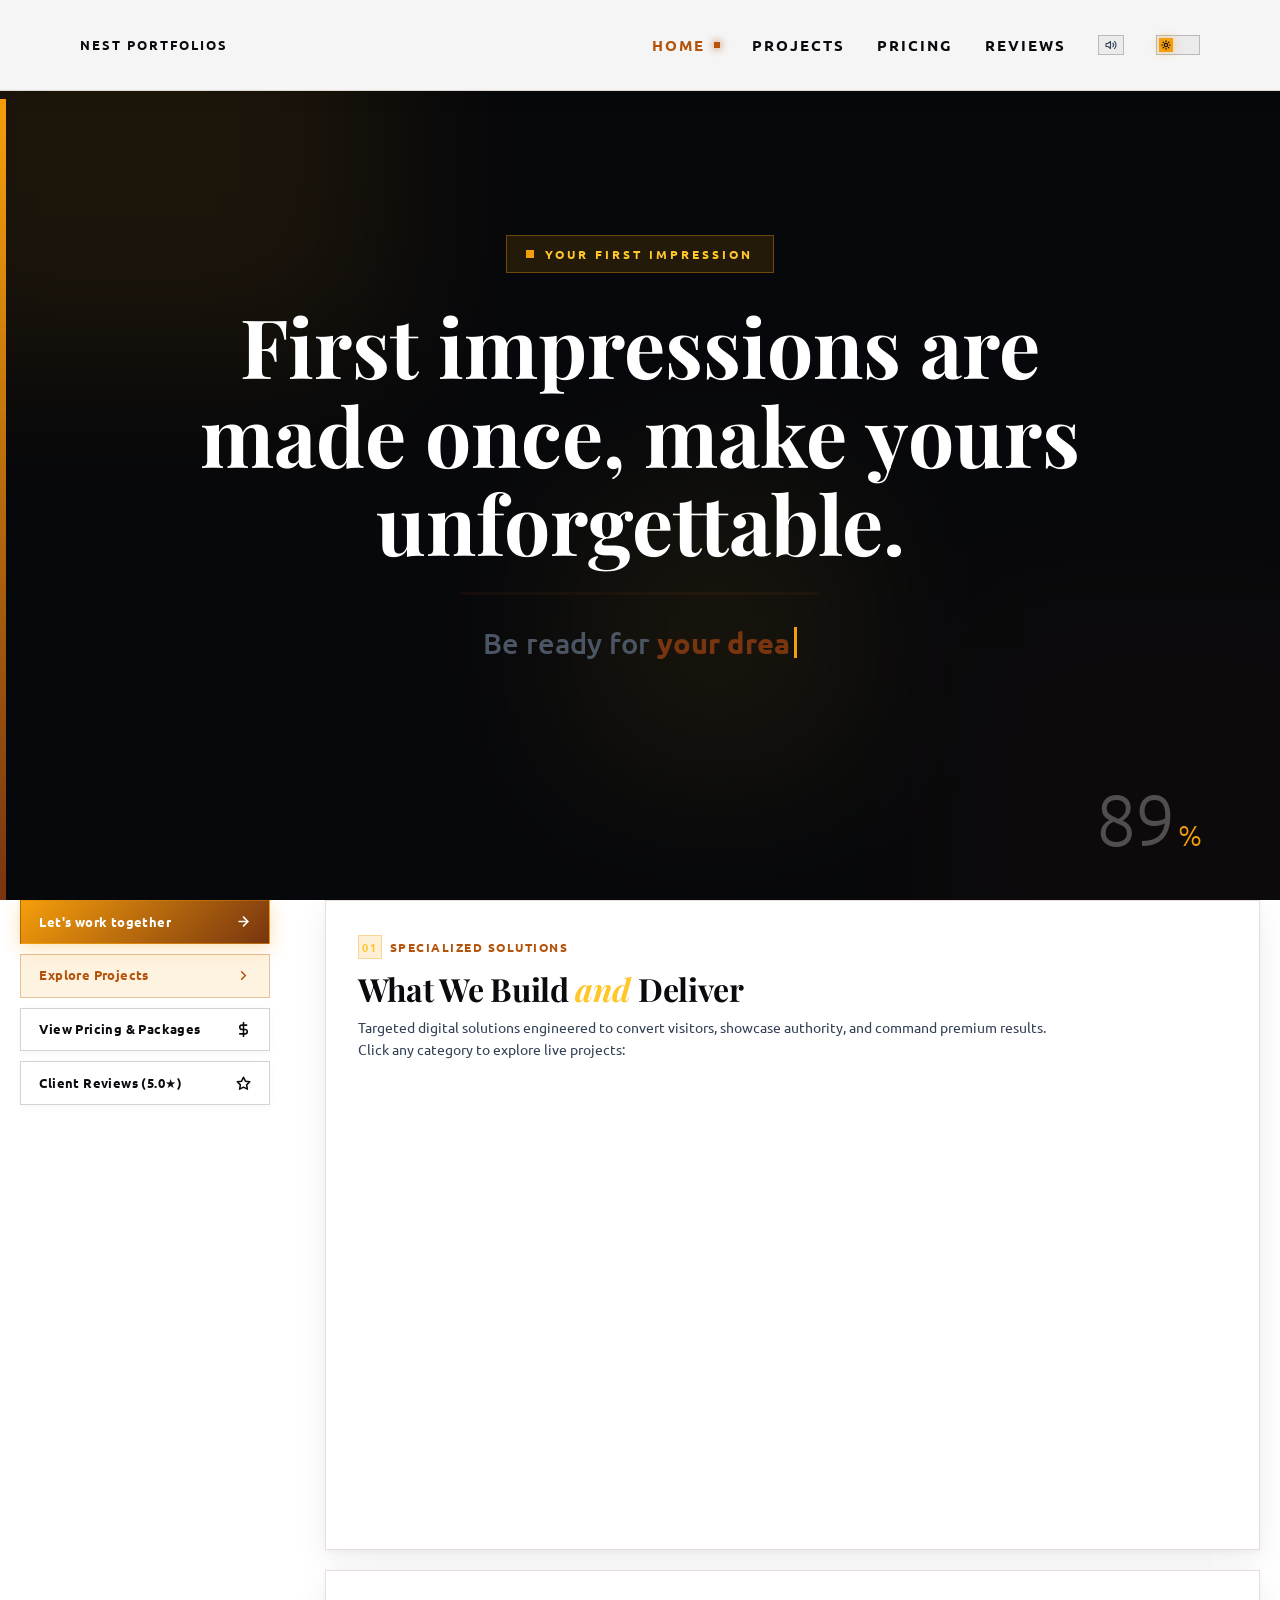
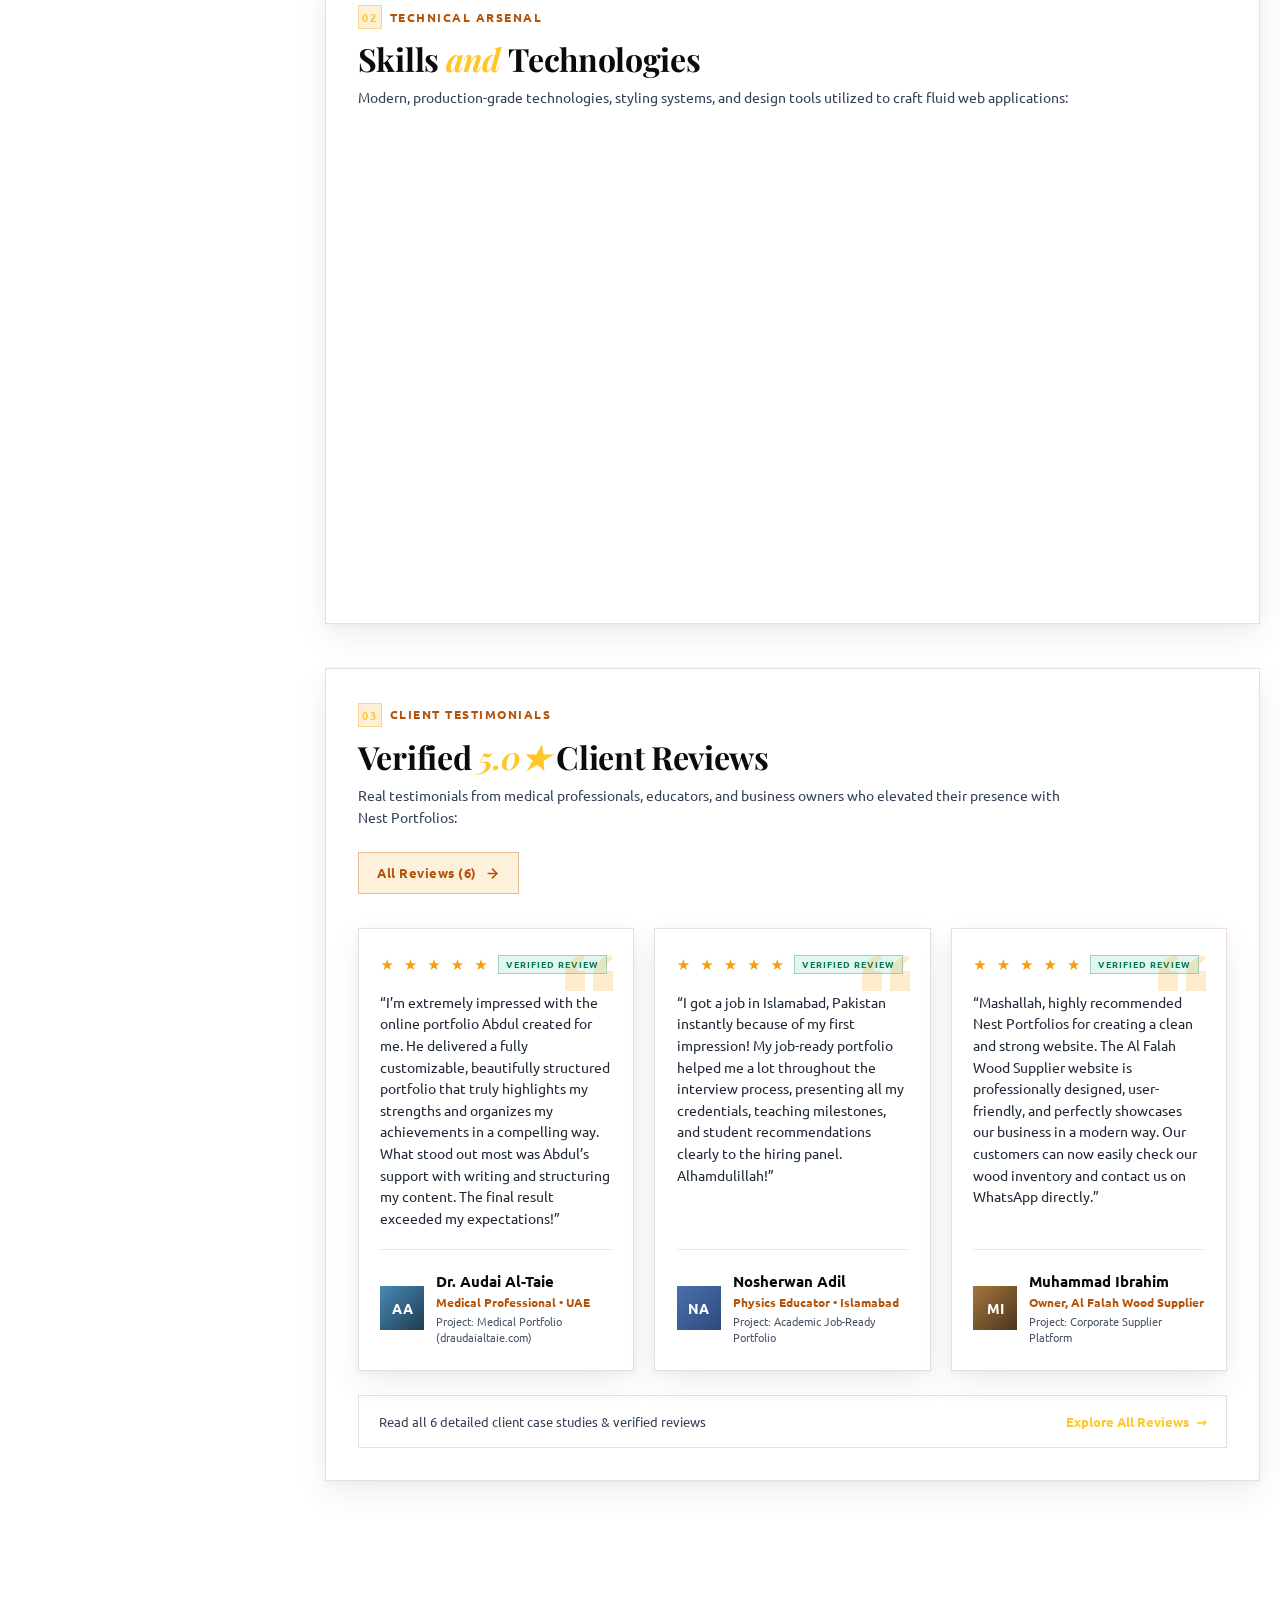
==== commit 7a466464: "aa" ====
--- a/index.html
+++ b/index.html
@@ -13,8 +13,8 @@
     <meta property="og:description"
         content="Discover my background, development philosophy, specialized services, and client works.">
     <link rel="icon" href="assets/favicon.svg" type="image/svg+xml">
-    <link rel="stylesheet" href="style.css?v=4.7">
-    <script src="theme.js"></script>
+    <link rel="stylesheet" href="css/style.css?v=5.1">
+    <script src="js/theme.js"></script>
 </head>
 
 <body class="page-scrollable">
@@ -43,13 +43,13 @@
                 <a class="topbar__link desktop-only active" href="index.html">
                     Home
                 </a>
-                <a class="topbar__link desktop-only" href="projects.html">
+                <a class="topbar__link desktop-only" href="pages/projects.html">
                     Projects
                 </a>
-                <a class="topbar__link desktop-only" href="pricing.html">
+                <a class="topbar__link desktop-only" href="pages/pricing.html">
                     Pricing
                 </a>
-                <a class="topbar__link desktop-only" href="reviews.html">
+                <a class="topbar__link desktop-only" href="pages/reviews.html">
                     Reviews
                 </a>
                 <button class="sound-toggle" id="soundToggle" type="button" role="switch" aria-checked="true"
@@ -99,19 +99,19 @@
                     </a>
                 </li>
                 <li class="mobile-nav-item">
-                    <a href="projects.html">
+                    <a href="pages/projects.html">
                         <span>Projects</span>
                         <i>&rarr;</i>
                     </a>
                 </li>
                 <li class="mobile-nav-item">
-                    <a href="pricing.html">
+                    <a href="pages/pricing.html">
                         <span>Pricing</span>
                         <i>&rarr;</i>
                     </a>
                 </li>
                 <li class="mobile-nav-item">
-                    <a href="reviews.html">
+                    <a href="pages/reviews.html">
                         <span>Reviews</span>
                         <i>&rarr;</i>
                     </a>
@@ -129,10 +129,11 @@
     <!-- ═══ HOME CONTENT ═══ -->
     <main class="about-page-wrap">
 
-        <!-- ─ Hero Header (With Background Image) ─ -->
-        <section class="about-page-hero about-page-hero--has-bg">
+        <!-- ─ Hero Header (With Animated 3D Platform Sequence) ─ -->
+        <section class="about-page-hero about-page-hero--has-bg" id="heroSection">
             <div class="about-hero-bg-backdrop" aria-hidden="true">
-                <img src="assets/home.jpg" alt="" class="about-hero-bg-img">
+                <img src="assets/hero_anim/frame_001.jpg" alt="" class="about-hero-bg-img" id="heroStaticPoster">
+                <canvas id="heroAnimCanvas" class="about-hero-anim-canvas"></canvas>
                 <div class="about-hero-bg-overlay"></div>
             </div>
             <div class="about-page-hero__content">
@@ -169,14 +170,14 @@
                             <polyline points="12 5 19 12 12 19" />
                         </svg>
                     </a>
-                    <a class="ab-profile-btn ab-profile-btn--secondary" href="projects.html">
+                    <a class="ab-profile-btn ab-profile-btn--secondary" href="pages/projects.html">
                         <span>Explore Projects</span>
                         <svg width="15" height="15" viewBox="0 0 24 24" fill="none" stroke="currentColor"
                             stroke-width="2.5" stroke-linecap="round" stroke-linejoin="round">
                             <polyline points="9 18 15 12 9 6" />
                         </svg>
                     </a>
-                    <a class="ab-profile-btn ab-profile-btn--outline" href="pricing.html">
+                    <a class="ab-profile-btn ab-profile-btn--outline" href="pages/pricing.html">
                         <span>View Pricing &amp; Packages</span>
                         <svg width="15" height="15" viewBox="0 0 24 24" fill="none" stroke="currentColor"
                             stroke-width="2.5" stroke-linecap="round" stroke-linejoin="round">
@@ -184,7 +185,7 @@
                             <path d="M17 5H9.5a3.5 3.5 0 0 0 0 7h5a3.5 3.5 0 0 1 0 7H6" />
                         </svg>
                     </a>
-                    <a class="ab-profile-btn ab-profile-btn--outline" href="reviews.html">
+                    <a class="ab-profile-btn ab-profile-btn--outline" href="pages/reviews.html">
                         <span>Client Reviews (5.0★)</span>
                         <svg width="15" height="15" viewBox="0 0 24 24" fill="none" stroke="currentColor"
                             stroke-width="2.5" stroke-linecap="round" stroke-linejoin="round">
@@ -214,7 +215,7 @@
 
                     <div class="ab-solutions-grid">
                         <!-- Solution 1: Job Ready Portfolios -->
-                        <a class="ab-sol-card" href="projects.html?filter=job-ready"
+                        <a class="ab-sol-card" href="pages/projects.html?filter=job-ready"
                             title="Explore Job Ready Portfolios">
                             <div class="ab-sol-card__top">
                                 <div class="ab-sol-card__icon" aria-hidden="true">
@@ -250,7 +251,7 @@
                         </a>
 
                         <!-- Solution 2: Business Ready Websites -->
-                        <a class="ab-sol-card ab-sol-card--featured" href="projects.html?filter=business-ready"
+                        <a class="ab-sol-card ab-sol-card--featured" href="pages/projects.html?filter=business-ready"
                             title="Explore Business Ready Websites">
                             <div class="ab-sol-card__top">
                                 <div class="ab-sol-card__icon" aria-hidden="true">
@@ -290,7 +291,7 @@
                         </a>
 
                         <!-- Solution 3: High-Paid Client Portfolios -->
-                        <a class="ab-sol-card" href="projects.html?filter=high-paid"
+                        <a class="ab-sol-card" href="pages/projects.html?filter=high-paid"
                             title="Explore High-Paid Clients Ready Portfolios">
                             <div class="ab-sol-card__top">
                                 <div class="ab-sol-card__icon" aria-hidden="true">
@@ -304,7 +305,7 @@
                             </div>
                             <div class="ab-sol-card__body">
                                 <span class="ab-sol-card__tag">Executive Caliber</span>
-                                <h4 class="ab-sol-card__title">High Paid Ready Portfolios</h4>
+                                <h4 class="ab-sol-card__title">High Paid Clients Ready Portfolios</h4>
                                 <p class="ab-sol-card__desc">
                                     Bespoke portfolio systems crafted to project international authority, justify
                                     5-figure contract rates, and forge an unforgettable first impression.
@@ -422,17 +423,214 @@
                     </div>
                 </section>
 
+                <!-- 03 Client Reviews (Home Showcase) -->
+                <section class="ab-card ab-section-reviews">
+                    <div class="ab-section-header">
+                        <div class="ab-kicker">
+                            <span class="ab-kicker__num">03</span>
+                            <span class="ab-kicker__text">Client Testimonials</span>
+                        </div>
+                        <div class="ab-reviews-head-row">
+                            <div>
+                                <h2 class="ab-section-title">Verified <em>5.0★</em> Client Reviews</h2>
+                                <p class="ab-section-subtitle">
+                                    Real testimonials from medical professionals, educators, and business owners who
+                                    elevated their presence with Nest Portfolios:
+                                </p>
+                            </div>
+                            <a href="pages/reviews.html" class="ab-reviews-cta-pill" title="View all verified testimonials">
+                                <span>All Reviews (6)</span>
+                                <svg width="15" height="15" viewBox="0 0 24 24" fill="none" stroke="currentColor"
+                                    stroke-width="2.5" stroke-linecap="round" stroke-linejoin="round">
+                                    <line x1="5" y1="12" x2="19" y2="12" />
+                                    <polyline points="12 5 19 12 12 19" />
+                                </svg>
+                            </a>
+                        </div>
+                    </div>
+
+                    <!-- 3 High-Impact Featured Reviews Grid -->
+                    <div class="ab-home-reviews-grid">
+                        <!-- Review 1: Dr. Audai Al-Taie -->
+                        <div class="review-wall-card">
+                            <svg class="review-wall-card__quote" viewBox="0 0 24 24" fill="currentColor">
+                                <path
+                                    d="M14.017 21v-7.391c0-5.704 3.731-9.57 8.983-10.609l.995 2.151c-2.432.917-3.995 3.638-3.995 5.849h4v10h-9.983zm-14.017 0v-7.391c0-5.704 3.748-9.57 9-10.609l.996 2.151c-2.433.917-3.996 3.638-3.996 5.849h3.983v10h-9.983z" />
+                            </svg>
+                            <div>
+                                <div class="review-wall-card__stars">
+                                    <span>★</span><span>★</span><span>★</span><span>★</span><span>★</span>
+                                    <span class="review-wall-card__verified">Verified Review</span>
+                                </div>
+                                <p class="review-wall-card__text">
+                                    “I’m extremely impressed with the online portfolio Abdul created for me. He
+                                    delivered a fully customizable, beautifully structured portfolio that truly
+                                    highlights my strengths and organizes my achievements in a compelling way. What
+                                    stood out most was Abdul’s support with writing and structuring my content. The
+                                    final result exceeded my expectations!”
+                                </p>
+                            </div>
+                            <div class="review-wall-card__author">
+                                <div class="review-wall-card__avatar"
+                                    style="background: linear-gradient(135deg, #4a8ab5, #1e3d52)">AA</div>
+                                <div class="review-wall-card__info">
+                                    <span class="review-wall-card__name">Dr. Audai Al-Taie</span>
+                                    <span class="review-wall-card__role">Medical Professional &bull; UAE</span>
+                                    <span class="review-wall-card__project">Project: Medical Portfolio
+                                        (draudaialtaie.com)</span>
+                                </div>
+                            </div>
+                        </div>
+
+                        <!-- Review 2: Nosherwan Adil -->
+                        <div class="review-wall-card">
+                            <svg class="review-wall-card__quote" viewBox="0 0 24 24" fill="currentColor">
+                                <path
+                                    d="M14.017 21v-7.391c0-5.704 3.731-9.57 8.983-10.609l.995 2.151c-2.432.917-3.995 3.638-3.995 5.849h4v10h-9.983zm-14.017 0v-7.391c0-5.704 3.748-9.57 9-10.609l.996 2.151c-2.433.917-3.996 3.638-3.996 5.849h3.983v10h-9.983z" />
+                            </svg>
+                            <div>
+                                <div class="review-wall-card__stars">
+                                    <span>★</span><span>★</span><span>★</span><span>★</span><span>★</span>
+                                    <span class="review-wall-card__verified">Verified Review</span>
+                                </div>
+                                <p class="review-wall-card__text">
+                                    “I got a job in Islamabad, Pakistan instantly because of my first impression! My
+                                    job-ready portfolio helped me a lot throughout the interview process, presenting all
+                                    my credentials, teaching milestones, and student recommendations clearly to the
+                                    hiring panel. Alhamdulillah!”
+                                </p>
+                            </div>
+                            <div class="review-wall-card__author">
+                                <div class="review-wall-card__avatar"
+                                    style="background: linear-gradient(135deg, #4a6fb0, #2f4a7a)">NA</div>
+                                <div class="review-wall-card__info">
+                                    <span class="review-wall-card__name">Nosherwan Adil</span>
+                                    <span class="review-wall-card__role">Physics Educator &bull; Islamabad</span>
+                                    <span class="review-wall-card__project">Project: Academic Job-Ready Portfolio</span>
+                                </div>
+                            </div>
+                        </div>
+
+                        <!-- Review 3: Muhammad Ibrahim (Al Falah) -->
+                        <div class="review-wall-card">
+                            <svg class="review-wall-card__quote" viewBox="0 0 24 24" fill="currentColor">
+                                <path
+                                    d="M14.017 21v-7.391c0-5.704 3.731-9.57 8.983-10.609l.995 2.151c-2.432.917-3.995 3.638-3.995 5.849h4v10h-9.983zm-14.017 0v-7.391c0-5.704 3.748-9.57 9-10.609l.996 2.151c-2.433.917-3.996 3.638-3.996 5.849h3.983v10h-9.983z" />
+                            </svg>
+                            <div>
+                                <div class="review-wall-card__stars">
+                                    <span>★</span><span>★</span><span>★</span><span>★</span><span>★</span>
+                                    <span class="review-wall-card__verified">Verified Review</span>
+                                </div>
+                                <p class="review-wall-card__text">
+                                    “Mashallah, highly recommended Nest Portfolios for creating a clean and strong
+                                    website. The Al Falah Wood Supplier website is professionally designed,
+                                    user-friendly, and perfectly showcases our business in a modern way. Our customers
+                                    can now easily check our wood inventory and contact us on WhatsApp directly.”
+                                </p>
+                            </div>
+                            <div class="review-wall-card__author">
+                                <div class="review-wall-card__avatar"
+                                    style="background: linear-gradient(135deg, #a4763e, #4b361d)">MI</div>
+                                <div class="review-wall-card__info">
+                                    <span class="review-wall-card__name">Muhammad Ibrahim</span>
+                                    <span class="review-wall-card__role">Owner, Al Falah Wood Supplier</span>
+                                    <span class="review-wall-card__project">Project: Corporate Supplier Platform</span>
+                                </div>
+                            </div>
+                        </div>
+                    </div>
+
+                    <!-- Bottom View All Link Bar -->
+                    <div class="ab-home-reviews-footer">
+                        <span>Read all 6 detailed client case studies &amp; verified reviews</span>
+                        <a href="pages/reviews.html" class="ab-home-reviews-link">
+                            Explore All Reviews <i>&rarr;</i>
+                        </a>
+                    </div>
+                </section>
+
             </div>
         </div>
 
-        <!-- ─ Site Footer ─ -->
+        <!-- ═══ AESTHETIC MASTER FOOTER ═══ -->
         <footer class="ab-site-footer">
-            <p>&copy; 2026 Nest Portfolios. All rights reserved.</p>
-            <div class="ab-site-footer__links">
-                <a href="index.html">Home</a>
-                <a href="projects.html">Projects</a>
-                <a href="pricing.html">Pricing</a>
-                <a href="reviews.html">Reviews</a>
+            <div class="ab-footer-inner">
+                <!-- Top / Main 4-Column Grid -->
+                <div class="ab-footer-grid">
+                    <!-- Column 1: Brand & Identity -->
+                    <div class="ab-footer-col ab-footer-col--brand">
+                        <a class="ab-footer-logo" href="index.html">
+                            <span class="ab-footer-logo__text">Nest Portfolios</span>
+                        </a>
+                        <p class="ab-footer-tagline">
+                            Bespoke digital portfolios &amp; high-performance web experiences engineered to turn first
+                            impressions into lasting authority.
+                        </p>
+                        <div class="ab-footer-badge">
+                            <i class="ab-pulse"></i>
+                            <span>Available for new client projects</span>
+                        </div>
+                    </div>
+
+                    <!-- Column 2: Navigation -->
+                    <div class="ab-footer-col">
+                        <h4 class="ab-footer-title">Navigation</h4>
+                        <ul class="ab-footer-nav">
+                            <li><a href="index.html">Home</a></li>
+                            <li><a href="pages/projects.html">Featured Projects</a></li>
+                            <li><a href="pages/pricing.html">Pricing &amp; Packages</a></li>
+                            <li><a href="pages/reviews.html">Client Reviews (5.0★)</a></li>
+                        </ul>
+                    </div>
+
+                    <!-- Column 3: Specialized Solutions -->
+                    <div class="ab-footer-col">
+                        <h4 class="ab-footer-title">Solutions</h4>
+                        <ul class="ab-footer-nav">
+                            <li><a href="pages/projects.html?filter=job-ready">Job Ready Portfolios</a></li>
+                            <li><a href="pages/projects.html?filter=business-ready">Business Ready Websites</a></li>
+                            <li><a href="pages/projects.html?filter=high-paid">High-Paid Client Tiers</a></li>
+                            <li><a href="pages/pricing.html">Custom UI/UX Audits</a></li>
+                        </ul>
+                    </div>
+
+                    <!-- Column 4: Direct Inquiries & Contact -->
+                    <div class="ab-footer-col">
+                        <h4 class="ab-footer-title">Direct Connect</h4>
+                        <p class="ab-footer-contact-info">
+                            Ready to build your standout web platform? Connect directly on WhatsApp for instant
+                            consultation.
+                        </p>
+                        <a class="ab-footer-cta-btn" href="https://wa.me/923090757010" target="_blank"
+                            rel="noopener noreferrer">
+                            <svg width="16" height="16" viewBox="0 0 24 24" fill="currentColor">
+                                <path
+                                    d="M17.472 14.382c-.297-.149-1.758-.867-2.03-.967-.273-.099-.471-.148-.67.15-.197.297-.767.966-.94 1.164-.173.199-.347.223-.644.075-.297-.15-1.255-.463-2.39-1.475-.883-.788-1.48-1.761-1.653-2.059-.173-.297-.018-.458.13-.606.134-.133.298-.347.446-.52.149-.174.198-.298.298-.497.099-.198.05-.371-.025-.52-.075-.149-.669-1.612-.916-2.207-.242-.579-.487-.5-.669-.51-.173-.008-.371-.01-.57-.01-.198 0-.52.074-.792.372-.272.297-1.04 1.016-1.04 2.479 0 1.462 1.065 2.875 1.213 3.074.149.198 2.096 3.2 5.077 4.487.709.306 1.262.489 1.694.625.712.227 1.36.195 1.871.118.571-.085 1.758-.719 2.006-1.413.248-.694.248-1.289.173-1.413-.074-.124-.272-.198-.57-.347m-5.421 7.403h-.004a9.87 9.87 0 01-5.031-1.378l-.361-.214-3.741.982.998-3.648-.235-.374a9.86 9.86 0 01-1.51-5.26c.001-5.45 4.436-9.884 9.888-9.884 2.64 0 5.122 1.03 6.988 2.898a9.825 9.825 0 012.893 6.994c-.003 5.45-4.437 9.884-9.885 9.884m8.413-18.297A11.815 11.815 0 0012.05 0C5.495 0 .16 5.335.157 11.892c0 2.096.547 4.142 1.588 5.945L.057 24l6.305-1.654a11.882 11.882 0 005.683 1.448h.005c6.554 0 11.89-5.335 11.893-11.893a11.821 11.821 0 00-3.48-8.413z" />
+                            </svg>
+                            <span>Chat on WhatsApp</span>
+                        </a>
+                        <span class="ab-footer-location">Pakistan &bull; Serving Clients Worldwide</span>
+                    </div>
+                </div>
+
+                <!-- Bottom Bar / Legal & Back to Top -->
+                <div class="ab-footer-bottom">
+                    <p class="ab-footer-copyright">
+                        &copy; 2026 Nest Portfolios. All rights reserved. Built with pure performance, procedural
+                        acoustics &amp; modern web standards.
+                    </p>
+                    <div class="ab-footer-bottom-actions">
+                        <button type="button" class="ab-footer-backtop" id="backToTopBtn"
+                            onclick="window.scrollTo({top: 0, behavior: 'smooth'})" aria-label="Back to top">
+                            <span>Back to top</span>
+                            <svg width="14" height="14" viewBox="0 0 24 24" fill="none" stroke="currentColor"
+                                stroke-width="2.5" stroke-linecap="round" stroke-linejoin="round">
+                                <polyline points="18 15 12 9 6 15"></polyline>
+                            </svg>
+                        </button>
+                    </div>
+                </div>
             </div>
         </footer>
 
@@ -577,7 +775,8 @@
             }
         })();
     </script>
-    <script src="storm.js?v=3.0"></script>
+    <script src="js/hero-anim.js?v=1.0"></script>
+    <script src="js/storm.js?v=3.0"></script>
 </body>
 
 </html>
--- a/css/style.css
+++ b/css/style.css
@@ -0,0 +1,5143 @@
+/* ============================================
+   NEST PORTFOLIOS
+   Full-viewport slideshow, robin-noguier.com style
+   ============================================ */
+
+@import url('https://fonts.googleapis.com/css2?family=Ubuntu:ital,wght@0,300;0,400;0,500;0,700;1,300;1,400;1,700&family=Playfair+Display:ital,wght@0,400;0,600;0,700;1,400&display=swap');
+
+:root {
+    /* ═══ BRAND COLORS: ELECTRIC GOLDEN, ELECTRIC BROWN, ELECTRIC WHITE, ELECTRIC BLACK ═══ */
+    --electric-white: #ffffff;
+    --electric-white-lum: #fdfbf7;
+    --electric-black: #0a0b0e;
+    --electric-black-surface: #121319;
+    --electric-black-sub: #1f2937;
+
+    --electric-gold: #f59e0b;
+    --electric-gold-bright: #ffc72c;
+    --electric-gold-glow: rgba(245, 158, 11, 0.32);
+    --electric-gold-soft: rgba(245, 158, 11, 0.12);
+
+    --electric-brown: #78350f;
+    --electric-brown-light: #92400e;
+    --electric-brown-deep: #5c2c10;
+    --electric-brown-glow: rgba(120, 53, 15, 0.2);
+    --electric-brown-soft: rgba(120, 53, 15, 0.08);
+
+    /* Theme bindings: Electric Black Storm Palette */
+    --bg: #07080b;
+    --text-primary: #ffffff;
+    --text-secondary: #cbd5e1;
+    --text-muted: #94a3b8;
+    --card-bg: rgba(14, 17, 25, 0.78);
+    --card-border: rgba(245, 158, 11, 0.22);
+    --surface-elevated: rgba(22, 26, 38, 0.82);
+    --accent: var(--electric-gold);
+    --accent-light: var(--electric-gold-bright);
+    --accent-brown: #d97706;
+    --white: #ffffff;
+    --text-dim: #94a3b8;
+    --nav-h: 90px;
+    --pad: 6.25vw;
+    --font: 'Ubuntu', system-ui, sans-serif;
+    --serif: 'Playfair Display', Georgia, serif;
+    --vh: 1vh;
+    --slide-step: calc(var(--vh, 1vh) * 70);
+}
+
+/* ── Reset: Flat Corners (No rounded corners across whole website) ── */
+*,
+*::before,
+*::after {
+    margin: 0;
+    padding: 0;
+    box-sizing: border-box;
+    -webkit-font-smoothing: antialiased;
+    -moz-osx-font-smoothing: grayscale;
+    text-rendering: optimizeLegibility;
+    -webkit-tap-highlight-color: transparent;
+    border-radius: 0 !important;
+}
+
+html {
+    touch-action: manipulation;
+    overflow: hidden;
+    height: 100%;
+}
+
+html.page-scrollable {
+    touch-action: auto;
+    overflow-y: auto !important;
+    overflow-x: hidden !important;
+    height: auto !important;
+}
+
+body {
+    font-family: var(--font);
+    background: var(--bg);
+    color: var(--text-primary);
+    width: 100%;
+    height: 100%;
+    overflow: hidden;
+    overscroll-behavior: none;
+    line-height: 1;
+    position: relative;
+}
+
+body.page-scrollable {
+    overflow-y: auto !important;
+    overflow-x: hidden !important;
+    height: auto !important;
+    min-height: 100vh;
+    overscroll-behavior: auto;
+    line-height: 1.5;
+    padding-top: var(--nav-h);
+    color: var(--electric-black);
+}
+
+/* ══════════════════════════════════════════
+   ELECTRIC BLACK STORM CANVAS BACKGROUND
+   ══════════════════════════════════════════ */
+#electricStormCanvas {
+    position: fixed;
+    top: 0;
+    left: 0;
+    width: 100vw;
+    height: 100vh;
+    pointer-events: none;
+    z-index: 0;
+}
+
+a {
+    color: inherit;
+    text-decoration: none;
+}
+
+ul,
+ol {
+    list-style: none;
+}
+
+img {
+    display: block;
+    max-width: 100%;
+}
+
+button {
+    background: none;
+    border: none;
+    color: inherit;
+    font: inherit;
+    cursor: pointer;
+}
+
+::selection {
+    background: #acacac;
+}
+
+/* ══════════════════════════════════════════
+   PRELOADER
+   ══════════════════════════════════════════ */
+.preloader {
+    position: fixed;
+    inset: 0;
+    z-index: 100;
+    background: #07080b;
+    display: flex;
+    align-items: center;
+    justify-content: center;
+}
+
+.preloader.done {
+    animation: preloaderReveal 1s cubic-bezier(0.77, 0, 0.175, 1) forwards;
+}
+
+@keyframes preloaderReveal {
+    to {
+        clip-path: inset(0 0 100% 0);
+    }
+}
+
+.preloader__bar {
+    position: absolute;
+    bottom: 0;
+    left: 0;
+    width: 6px;
+    height: 0%;
+    background: linear-gradient(to top, var(--electric-brown), var(--electric-gold));
+    transition: height 0.3s ease-out;
+}
+
+.preloader__counter {
+    font-family: var(--font);
+    font-size: clamp(4rem, 10vw, 8rem);
+    font-weight: 200;
+    letter-spacing: -0.03em;
+    font-variant-numeric: tabular-nums;
+}
+
+.preloader {
+    flex-direction: column;
+    padding: 0 var(--pad);
+    text-align: center;
+    overflow: hidden;
+}
+
+/* counter moves to the corner so the message is the hero */
+.preloader__counter {
+    position: absolute;
+    right: var(--pad);
+    bottom: 28px;
+    font-size: clamp(2.5rem, 6vw, 4.5rem);
+    color: rgba(255, 255, 255, 0.28);
+    z-index: 3;
+}
+
+.preloader__counter::after {
+    content: '%';
+    font-size: 0.4em;
+    margin-left: 4px;
+    color: var(--electric-gold);
+}
+
+/* drifting glow orbs */
+.preloader__orbs i {
+    position: absolute;
+    border-radius: 50%;
+    filter: blur(80px);
+    opacity: 0.25;
+    animation: plOrb 9s ease-in-out infinite alternate;
+}
+
+.preloader__orbs i:nth-child(1) {
+    width: 40vmax;
+    height: 40vmax;
+    left: -10vmax;
+    top: -12vmax;
+    background: rgba(245, 158, 11, 0.35);
+}
+
+.preloader__orbs i:nth-child(2) {
+    width: 34vmax;
+    height: 34vmax;
+    right: -8vmax;
+    bottom: -10vmax;
+    background: rgba(120, 53, 15, 0.22);
+    animation-delay: -3s;
+}
+
+.preloader__orbs i:nth-child(3) {
+    width: 22vmax;
+    height: 22vmax;
+    left: 45%;
+    top: 55%;
+    background: rgba(255, 199, 44, 0.28);
+    animation-delay: -6s;
+}
+
+@keyframes plOrb {
+    to {
+        transform: translate(6vmax, 4vmax) scale(1.2);
+    }
+}
+
+/* rising particles (created in JS) */
+.preloader__particles {
+    position: absolute;
+    inset: 0;
+    pointer-events: none;
+}
+
+.pl-particle {
+    position: absolute;
+    bottom: -10px;
+    width: var(--s, 4px);
+    height: var(--s, 4px);
+    border-radius: 50%;
+    background: var(--electric-gold);
+    opacity: 0;
+    box-shadow: 0 0 12px var(--electric-gold);
+    animation: plRise var(--d, 6s) linear var(--delay, 0s) infinite;
+}
+
+@keyframes plRise {
+    0% {
+        transform: translateY(0) translateX(0);
+        opacity: 0;
+    }
+
+    15% {
+        opacity: 0.9;
+    }
+
+    100% {
+        transform: translateY(-105vh) translateX(var(--x, 30px));
+        opacity: 0;
+    }
+}
+
+/* stage */
+.preloader__stage {
+    position: relative;
+    z-index: 2;
+    max-width: 980px;
+    transition: transform 0.2s ease-out;
+}
+
+.pl-kicker {
+    display: inline-flex;
+    align-items: center;
+    gap: 0.7rem;
+    font-size: 12px;
+    font-weight: 700;
+    letter-spacing: 3px;
+    text-transform: uppercase;
+    padding: 0.55rem 1.2rem;
+    border-radius: 100px;
+    border: 1px solid rgba(245, 158, 11, 0.35);
+    background: rgba(245, 158, 11, 0.12);
+    color: var(--electric-gold-bright);
+    opacity: 0;
+    transform: translateY(-14px) scale(0.9);
+    animation: plPop 0.8s 0.2s cubic-bezier(0.22, 1, 0.36, 1) forwards;
+}
+
+.pl-kicker i {
+    width: 8px;
+    height: 8px;
+    border-radius: 50%;
+    background: var(--electric-gold);
+    animation: plBeacon 1.4s infinite;
+}
+
+@keyframes plBeacon {
+    0% {
+        box-shadow: 0 0 0 0 rgba(245, 158, 11, 0.6);
+    }
+
+    100% {
+        box-shadow: 0 0 0 12px rgba(245, 158, 11, 0);
+    }
+}
+
+@keyframes plPop {
+    to {
+        opacity: 1;
+        transform: none;
+    }
+}
+
+.pl-headline {
+    font-family: var(--serif);
+    font-size: clamp(2.2rem, 6.4vw, 5.2rem);
+    font-weight: 700;
+    line-height: 1.08;
+    margin: 1.8rem 0 1.6rem;
+    color: #ffffff;
+}
+
+.pl-headline .w {
+    display: inline-block;
+    opacity: 0;
+    transform: translateY(60%) rotateX(-70deg);
+    filter: blur(10px);
+    transform-origin: 50% 100%;
+    animation: plWord 0.9s calc(0.6s + var(--i) * 0.12s) cubic-bezier(0.22, 1, 0.36, 1) forwards;
+}
+
+@keyframes plWord {
+    to {
+        opacity: 1;
+        transform: none;
+        filter: blur(0);
+    }
+}
+
+.pl-headline em {
+    font-style: italic;
+    background: linear-gradient(100deg, var(--electric-gold-bright) 15%, #ffffff 50%, var(--electric-gold) 85%);
+    background-size: 250% 100%;
+    -webkit-background-clip: text;
+    background-clip: text;
+    color: transparent;
+    animation: plShine 3s linear infinite;
+    filter: drop-shadow(0 0 18px var(--electric-gold-glow));
+}
+
+@keyframes plShine {
+    to {
+        background-position: -250% 0;
+    }
+}
+
+.pl-headline em .w {
+    background: linear-gradient(100deg, var(--electric-brown) 15%, var(--electric-gold) 50%, var(--electric-brown-light) 85%);
+    background-size: 250% 100%;
+    -webkit-background-clip: text;
+    background-clip: text;
+    color: transparent;
+    animation: plWord 0.9s calc(0.6s + var(--i) * 0.12s) cubic-bezier(0.22, 1, 0.36, 1) forwards, plShine 3s linear infinite;
+}
+
+/* underline that draws itself */
+.pl-line {
+    width: min(360px, 60%);
+    height: 3px;
+    margin: 0 auto 1.6rem;
+    border-radius: 3px;
+    background: rgba(120, 53, 15, 0.12);
+    overflow: hidden;
+}
+
+.pl-line span {
+    display: block;
+    height: 100%;
+    width: 100%;
+    background: linear-gradient(90deg, transparent, var(--electric-gold), var(--electric-brown), transparent);
+    transform: translateX(-100%);
+    animation: plSweep 1.6s 1.4s ease-in-out infinite;
+}
+
+@keyframes plSweep {
+    to {
+        transform: translateX(100%);
+    }
+}
+
+/* typed rotating message */
+.pl-rotor {
+    font-size: clamp(1.1rem, 2.4vw, 1.8rem);
+    font-weight: 500;
+    color: #4b5563;
+    opacity: 0;
+    animation: plPop 0.8s 1.6s ease forwards;
+}
+
+.pl-rotor b {
+    color: var(--electric-brown);
+    font-weight: 700;
+}
+
+.pl-caret {
+    display: inline-block;
+    width: 3px;
+    height: 1.1em;
+    margin-left: 4px;
+    vertical-align: -0.15em;
+    background: var(--electric-gold);
+    animation: plBlink 0.8s steps(1) infinite;
+}
+
+@keyframes plBlink {
+    50% {
+        opacity: 0;
+    }
+}
+
+@media (prefers-reduced-motion: reduce) {
+
+    .pl-headline .w,
+    .pl-kicker,
+    .pl-rotor {
+        opacity: 1 !important;
+        transform: none !important;
+        filter: none !important;
+        animation: none !important;
+    }
+
+    .pl-particle,
+    .preloader__orbs i {
+        animation: none;
+    }
+}
+
+
+.preloader__tagline {
+    margin-top: 1.5rem;
+    font-family: var(--serif);
+    font-size: clamp(1rem, 2vw, 1.5rem);
+    font-style: italic;
+    color: rgba(255, 255, 255, 0.6);
+    opacity: 0;
+    animation: taglineIn 1s 0.3s ease forwards;
+}
+
+.preloader__tagline em {
+    color: var(--accent);
+}
+
+@keyframes taglineIn {
+    from {
+        opacity: 0;
+        transform: translateY(12px);
+    }
+
+    to {
+        opacity: 1;
+        transform: none;
+    }
+}
+
+
+/* ══════════════════════════════════════════
+   APP CONTAINER
+   ══════════════════════════════════════════ */
+.app {
+    position: fixed;
+    inset: 0;
+    overflow: hidden;
+}
+
+/* ══════════════════════════════════════════
+   TOP NAV BAR
+   ══════════════════════════════════════════ */
+.topbar {
+    position: absolute;
+    top: 0;
+    left: 0;
+    width: 100%;
+    z-index: 20;
+    padding: 0 var(--pad);
+}
+
+.topbar__inner {
+    display: flex;
+    align-items: center;
+    justify-content: space-between;
+    height: var(--nav-h);
+}
+
+.topbar__name {
+    font-family: var(--font);
+    font-size: 13px;
+    font-weight: 700;
+    letter-spacing: 2px;
+    text-transform: uppercase;
+    color: #ffffff;
+    text-shadow: 0 2px 14px rgba(0, 0, 0, 0.7);
+    transition: opacity 0.3s, color 0.3s;
+}
+
+.topbar__link {
+    font-family: var(--font);
+    font-size: 15px;
+    font-weight: 700;
+    letter-spacing: 2px;
+    text-transform: uppercase;
+    color: #ffffff;
+    text-shadow: 0 2px 14px rgba(0, 0, 0, 0.7);
+    transition: opacity 0.3s, color 0.3s;
+}
+
+.topbar__name:hover,
+.topbar__link:hover {
+    color: var(--electric-gold-bright);
+    opacity: 1;
+}
+
+.topbar__right {
+    display: flex;
+    align-items: center;
+    gap: 2rem;
+}
+
+.topbar__link {
+    display: inline-flex;
+    align-items: center;
+    gap: 0.5em;
+}
+
+.topbar__link svg {
+    transition: transform 0.2s ease-in-out;
+}
+
+.topbar__link:hover svg {
+    transform: translateX(4px);
+}
+
+/* ── Projects Showcase Topbar Overrides (over unique slide colors) ── */
+.app .topbar .topbar__name,
+.app .topbar .topbar__link {
+    color: #ffffff;
+    text-shadow: 0 1px 12px rgba(0, 0, 0, 0.45);
+}
+
+.app .topbar .topbar__name:hover,
+.app .topbar .topbar__link:hover {
+    color: var(--electric-gold-bright);
+    opacity: 1;
+}
+
+.app .topbar .topbar__link.active {
+    color: var(--electric-gold-bright);
+}
+
+.app .topbar .topbar__link.active::after {
+    content: '';
+    display: inline-block;
+    width: 6px;
+    height: 6px;
+    border-radius: 50%;
+    background: var(--electric-gold-bright);
+    box-shadow: 0 0 8px var(--electric-gold-bright);
+    margin-left: 3px;
+}
+
+.app .topbar-nav-pill {
+    background: rgba(255, 255, 255, 0.14);
+    border: 1px solid rgba(255, 255, 255, 0.35);
+    color: #ffffff;
+    backdrop-filter: blur(8px);
+    -webkit-backdrop-filter: blur(8px);
+}
+
+.app .topbar-nav-pill:hover {
+    background: var(--electric-gold-bright);
+    color: var(--electric-black);
+    border-color: var(--electric-gold-bright);
+    box-shadow: 0 4px 18px var(--electric-gold-glow);
+}
+
+.app .hamburger span {
+    background: #ffffff;
+}
+
+/* ══════════════════════════════════════════
+   ACTIVE FILTER BADGE (Appears when filtered via About)
+   ══════════════════════════════════════════ */
+.active-filter-badge {
+    display: inline-flex;
+    align-items: center;
+    gap: 8px;
+    background: #ffffff;
+    border: 1px solid rgba(184, 134, 11, 0.45);
+    backdrop-filter: blur(16px);
+    -webkit-backdrop-filter: blur(16px);
+    border-radius: 100px;
+    padding: 6px 12px 6px 14px;
+    box-shadow: 0 4px 16px rgba(0, 0, 0, 0.06);
+    animation: badgePop 0.3s cubic-bezier(0.16, 1, 0.3, 1);
+}
+
+@keyframes badgePop {
+    from {
+        opacity: 0;
+        transform: translateY(-6px) scale(0.95);
+    }
+
+    to {
+        opacity: 1;
+        transform: translateY(0) scale(1);
+    }
+}
+
+.active-filter-badge__icon {
+    font-size: 13px;
+    line-height: 1;
+}
+
+.active-filter-badge__label {
+    font-family: var(--font);
+    font-size: 11px;
+    font-weight: 700;
+    letter-spacing: 1px;
+    text-transform: uppercase;
+    color: var(--electric-brown-light);
+}
+
+.active-filter-badge__clear {
+    background: rgba(0, 0, 0, 0.07);
+    border: none;
+    color: #111827;
+    width: 20px;
+    height: 20px;
+    border-radius: 50%;
+    display: inline-flex;
+    align-items: center;
+    justify-content: center;
+    cursor: pointer;
+    margin-left: 2px;
+    transition: all 0.2s;
+    padding: 0;
+}
+
+.active-filter-badge__clear:hover {
+    background: #e63946;
+    color: #fff;
+    transform: scale(1.1);
+}
+
+/* ══════════════════════════════════════════
+   SLIDE CATEGORY TAGS & BADGES
+   ══════════════════════════════════════════ */
+.slide-cat-tags {
+    display: flex;
+    flex-wrap: wrap;
+    gap: 6px;
+    margin-bottom: 0.75rem;
+}
+
+.slide-cat-badge {
+    font-size: 10.5px;
+    font-weight: 700;
+    letter-spacing: 1.2px;
+    text-transform: uppercase;
+    padding: 3.5px 10px;
+    border-radius: 100px;
+    backdrop-filter: blur(10px);
+    -webkit-backdrop-filter: blur(10px);
+}
+
+.slide-cat-badge.badge-job-ready {
+    color: #38bdf8;
+    background: rgba(56, 189, 248, 0.12);
+    border: 1px solid rgba(56, 189, 248, 0.3);
+}
+
+.slide-cat-badge.badge-business-ready {
+    color: #34d399;
+    background: rgba(52, 211, 153, 0.12);
+    border: 1px solid rgba(52, 211, 153, 0.3);
+}
+
+.slide-cat-badge.badge-high-paid {
+    color: var(--accent);
+    background: rgba(232, 197, 71, 0.12);
+    border: 1px solid rgba(232, 197, 71, 0.3);
+}
+
+/* Slide filtering utility */
+.slide.slide--filtered-out {
+    display: none !important;
+}
+
+.bg-panel.bg--filtered-out {
+    display: none !important;
+}
+
+/* ══════════════════════════════════════════
+   CONTACT TO WHATSAPP ANIMATED ARROW OVERLAY
+   ══════════════════════════════════════════ */
+.contact-arrow-svg {
+    position: fixed;
+    inset: 0;
+    width: 100vw;
+    height: 100vh;
+    pointer-events: none;
+    z-index: 999;
+    opacity: 0;
+    transition: opacity 0.35s cubic-bezier(0.16, 1, 0.3, 1);
+    overflow: visible;
+}
+
+.contact-arrow-svg.is-active {
+    opacity: 1;
+}
+
+.contact-arrow-glow-path {
+    fill: none;
+    stroke: #25d366;
+    stroke-width: 7px;
+    stroke-opacity: 0.28;
+    filter: blur(4px);
+}
+
+.contact-arrow-path {
+    fill: none;
+    stroke: url(#arrowGrad);
+    stroke-width: 2.5px;
+    stroke-dasharray: 8 10;
+    animation: contactArrowFlow 0.8s linear infinite;
+}
+
+@keyframes contactArrowFlow {
+    from {
+        stroke-dashoffset: 36;
+    }
+
+    to {
+        stroke-dashoffset: 0;
+    }
+}
+
+.contact-arrow-traveller {
+    transform-origin: center;
+    transition: opacity 0.1s linear;
+}
+
+/* ══════════════════════════════════════════
+   VERTICAL PAGINATION (Right Edge)
+   ══════════════════════════════════════════ */
+.pagination {
+    position: absolute;
+    right: 40px;
+    top: 50%;
+    transform: translateY(-50%);
+    display: flex;
+    flex-direction: column;
+    align-items: flex-end;
+    gap: 15px;
+    z-index: 20;
+    pointer-events: none;
+    /* Let wrappers handle pointer events */
+}
+
+.dot-wrapper {
+    display: flex;
+    align-items: center;
+    gap: 15px;
+    cursor: pointer;
+    pointer-events: auto;
+}
+
+.dot-label {
+    font-family: var(--font);
+    font-size: 12px;
+    font-weight: 700;
+    letter-spacing: 2px;
+    text-transform: uppercase;
+    color: #ffffff;
+    text-shadow: 0 1px 8px rgba(0, 0, 0, 0.45);
+    opacity: 0;
+    transform: translateX(10px);
+    transition: all 0.3s cubic-bezier(0.16, 1, 0.3, 1);
+}
+
+.dot-wrapper:hover .dot-label,
+.dot-wrapper.active .dot-label {
+    opacity: 1;
+    transform: translateX(0);
+}
+
+.dot {
+    width: 4px;
+    height: 4px;
+    background: rgba(255, 255, 255, 0.4);
+    border-radius: 4px;
+    transition: all 0.3s cubic-bezier(0.16, 1, 0.3, 1);
+    /* keep the dot horizontally centered relative to the tall pill */
+    margin-right: 0;
+}
+
+.dot-wrapper:hover .dot {
+    background: var(--electric-gold-bright);
+}
+
+.dot-wrapper.active .dot {
+    background: var(--electric-gold-bright);
+    box-shadow: 0 0 10px var(--electric-gold-bright);
+    height: 16px;
+}
+
+/* ══════════════════════════════════════════
+   SLIDES LAYER (Contains BG + Draggable Slider)
+   ══════════════════════════════════════════ */
+.slides-layer {
+    position: absolute;
+    inset: 0;
+    z-index: 5;
+    overflow: hidden;
+    clip-path: inset(0 0 0 100%);
+}
+
+.slides-layer.revealed {
+    clip-path: inset(0 0 0 0);
+    transition: clip-path 1s cubic-bezier(0.77, 0, 0.175, 1);
+}
+
+/* ── Background colours (one per slide, stacked) ── */
+.bg-stack {
+    position: absolute;
+    inset: 0;
+    background: transparent;
+}
+
+.bg-panel {
+    position: absolute;
+    inset: 0;
+    opacity: 0;
+    transition: opacity 0.7s ease;
+}
+
+.bg-panel.active {
+    opacity: 0.94;
+}
+
+/* ── Slider (draggable track of 80vh vertical slides) ── */
+.slider {
+    position: absolute;
+    inset: 0;
+    cursor: grab;
+    user-select: none;
+    -webkit-user-select: none;
+    touch-action: none;
+}
+
+.slider:active,
+.slider.dragging {
+    cursor: grabbing;
+}
+
+.track {
+    display: flex;
+    flex-direction: column;
+    height: 100%;
+    will-change: transform;
+    padding-top: calc(var(--vh, 1vh) * 50 - var(--slide-step) / 2);
+    padding-bottom: calc(var(--vh, 1vh) * 50 - var(--slide-step) / 2);
+}
+
+.slide {
+    flex: 0 0 var(--slide-step);
+    width: 100%;
+    height: var(--slide-step);
+    margin: 0;
+    position: relative;
+    padding: 0 var(--pad);
+    z-index: 1;
+    overflow: visible;
+    transition: z-index 0.6s step-end;
+}
+
+.slide.active {
+    z-index: 10;
+    transition: z-index 0s;
+}
+
+/* ── Slide Inner Layout (Split Screen + Peek Effect) ── */
+.slide-inner {
+    display: flex;
+    align-items: center;
+    justify-content: space-between;
+    width: 100%;
+    height: 100%;
+    /* Default inactive state: scaled down and dimmed */
+    transform: scale(0.85);
+    opacity: 0.3;
+    transition: transform 0.8s cubic-bezier(0.16, 1, 0.3, 1),
+        opacity 0.8s cubic-bezier(0.16, 1, 0.3, 1);
+}
+
+/* Active slide becomes full size and bright */
+.slide.active .slide-inner {
+    transform: scale(1);
+    opacity: 1;
+}
+
+/* ─ Left: Text Content ─ */
+.slide-text {
+    width: 40%;
+    padding-right: 5vw;
+    display: flex;
+    flex-direction: column;
+    align-items: flex-start;
+}
+
+.slide-title {
+    font-family: var(--serif);
+    font-size: clamp(3rem, 8vw, 8rem);
+    font-weight: 700;
+    color: #ffffff;
+    line-height: 1.05;
+    letter-spacing: -0.01em;
+    margin-bottom: 1.5rem;
+    text-shadow: 0 2px 24px rgba(0, 0, 0, 0.4);
+    opacity: 0;
+    transform: translateY(30px);
+    transition: opacity 0.8s cubic-bezier(0.16, 1, 0.3, 1),
+        transform 0.8s cubic-bezier(0.16, 1, 0.3, 1);
+}
+
+/* Delay title transition to happen as the slide snaps */
+.slide.active .slide-title {
+    opacity: 1;
+    transform: translateY(0);
+}
+
+.slide-desc {
+    font-family: var(--font);
+    font-size: clamp(16px, 1.5vw, 18px);
+    font-weight: 400;
+    line-height: 1.6;
+    color: rgba(255, 255, 255, 0.88);
+    text-shadow: 0 1px 12px rgba(0, 0, 0, 0.3);
+    max-width: 450px;
+    margin-bottom: 2.5rem;
+    opacity: 0;
+    transform: translateY(30px);
+    transition: opacity 0.8s cubic-bezier(0.16, 1, 0.3, 1) 0.1s,
+        transform 0.8s cubic-bezier(0.16, 1, 0.3, 1) 0.1s;
+}
+
+.slide.active .slide-desc {
+    opacity: 1;
+    transform: translateY(0);
+}
+
+.slide-link {
+    font-family: var(--font);
+    font-size: 14px;
+    font-weight: 700;
+    letter-spacing: 2px;
+    text-transform: uppercase;
+    color: var(--electric-gold-bright);
+    display: inline-flex;
+    align-items: center;
+    gap: 0.8em;
+    pointer-events: auto;
+    transition: opacity 0.3s, color 0.3s;
+    opacity: 0;
+    transform: translateY(30px);
+    transition: opacity 0.8s cubic-bezier(0.16, 1, 0.3, 1) 0.2s,
+        transform 0.8s cubic-bezier(0.16, 1, 0.3, 1) 0.2s;
+}
+
+.slide.active .slide-link {
+    opacity: 1;
+    transform: translateY(0);
+}
+
+.slide-link:hover {
+    color: #ffffff;
+    text-shadow: 0 0 14px var(--electric-gold-bright);
+}
+
+.slide-link svg {
+    transition: transform 0.2s ease-in-out;
+}
+
+.slide-link:hover svg {
+    transform: translateX(4px);
+}
+
+/* ─ Right: 3D Perspective Mockup ─ */
+.slide-visuals {
+    width: 60%;
+    height: 100%;
+    position: relative;
+    /* 3D perspective context */
+    perspective: 1800px;
+    perspective-origin: 50% 50%;
+    display: flex;
+    align-items: center;
+    justify-content: center;
+}
+
+.mockup-wrap {
+    width: 100%;
+    max-width: 800px;
+    animation: slowFloat 6s ease-in-out infinite;
+}
+
+@keyframes slowFloat {
+    0% {
+        transform: translateY(0);
+    }
+
+    50% {
+        transform: translateY(-12px);
+    }
+
+    100% {
+        transform: translateY(0);
+    }
+}
+
+.mockup {
+    position: relative;
+    width: 100%;
+    aspect-ratio: 16 / 10;
+    border: 5px solid;
+    border-radius: 8px;
+    background: #111;
+    /* 3D tilt — perspective view */
+    transform: rotateX(12deg) rotateY(-8deg) rotateZ(1deg);
+    transform-style: preserve-3d;
+    -webkit-transform-style: preserve-3d;
+    box-shadow:
+        0 20px 48px rgba(0, 0, 0, 0.12),
+        0 8px 20px rgba(0, 0, 0, 0.06),
+        inset 0 0 0 1px rgba(0, 0, 0, 0.08);
+    transition: transform 0.65s cubic-bezier(0.2, 0.8, 0.2, 1),
+        box-shadow 0.65s cubic-bezier(0.2, 0.8, 0.2, 1);
+    will-change: transform;
+}
+
+/* For standard mockups without flip */
+.mockup:not(.has-flip) {
+    overflow: hidden;
+}
+
+/* Glass reflection overlay for mockups without flip */
+.mockup:not(.has-flip)::after {
+    content: '';
+    position: absolute;
+    inset: 0;
+    background: linear-gradient(135deg,
+            rgba(255, 255, 255, 0.12) 0%,
+            transparent 40%,
+            transparent 60%,
+            rgba(255, 255, 255, 0.04) 100%);
+    pointer-events: none;
+    z-index: 2;
+}
+
+/* Hover on slides without flip */
+.slide:hover .mockup:not(.has-flip) {
+    transform: rotateX(8deg) rotateY(-5deg) rotateZ(0.5deg) scale(1.02);
+    box-shadow:
+        0 28px 60px rgba(0, 0, 0, 0.16),
+        0 10px 24px rgba(0, 0, 0, 0.08),
+        inset 0 0 0 1px rgba(0, 0, 0, 0.1);
+}
+
+.mockup img {
+    width: 100%;
+    height: 100%;
+    object-fit: cover;
+    pointer-events: none;
+    display: block;
+}
+
+/* ══════════════════════════════════════════
+   3D CARD FLIP MOCKUP & REVIEWS
+   ══════════════════════════════════════════ */
+.mockup-wrap:hover {
+    animation-play-state: paused;
+}
+
+.mockup.has-flip {
+    cursor: pointer;
+    perspective: 1400px;
+    -webkit-perspective: 1400px;
+}
+
+.mockup-flipper {
+    position: absolute;
+    inset: 0;
+    width: 100%;
+    height: 100%;
+    transform-style: preserve-3d;
+    -webkit-transform-style: preserve-3d;
+    transition: transform 0.65s cubic-bezier(0.2, 0.8, 0.2, 1);
+    will-change: transform;
+}
+
+/* Front & Back faces */
+.mockup-front,
+.mockup-back {
+    position: absolute;
+    inset: 0;
+    width: 100%;
+    height: 100%;
+    border-radius: 3px;
+    backface-visibility: hidden;
+    -webkit-backface-visibility: hidden;
+    transform-style: flat;
+    -webkit-transform-style: flat;
+}
+
+/* Front Face */
+.mockup-front {
+    transform: rotateY(0deg) translateZ(2px);
+    -webkit-transform: rotateY(0deg) translateZ(2px);
+}
+
+.mockup-front img {
+    width: 100%;
+    height: 100%;
+    object-fit: cover;
+    display: block;
+    border-radius: 3px;
+    pointer-events: none;
+}
+
+.mockup-front .mockup-reflection {
+    position: absolute;
+    inset: 0;
+    background: linear-gradient(135deg,
+            rgba(255, 255, 255, 0.09) 0%,
+            transparent 40%,
+            transparent 60%,
+            rgba(255, 255, 255, 0.03) 100%);
+    pointer-events: none;
+    border-radius: 3px;
+}
+
+/* Front interactive hint badge */
+.review-hint-badge {
+    position: absolute;
+    bottom: 12px;
+    right: 12px;
+    background: rgba(255, 255, 255, 0.94);
+    backdrop-filter: blur(10px);
+    -webkit-backdrop-filter: blur(10px);
+    border: 1px solid rgba(0, 0, 0, 0.12);
+    border-radius: 100px;
+    padding: 6px 12px;
+    display: inline-flex;
+    align-items: center;
+    gap: 6px;
+    font-family: var(--font);
+    font-size: 11px;
+    font-weight: 700;
+    letter-spacing: 0.5px;
+    color: #111827;
+    box-shadow: 0 4px 16px rgba(0, 0, 0, 0.1);
+    transition: opacity 0.3s ease, transform 0.3s ease;
+    pointer-events: none;
+}
+
+.review-hint-star {
+    color: #ffc83b;
+    font-size: 12px;
+    line-height: 1;
+    text-shadow: 0 0 6px rgba(255, 200, 59, 0.5);
+}
+
+.review-hint-icon {
+    opacity: 0.75;
+    transition: transform 0.3s ease;
+}
+
+/* Back Face */
+.mockup-back {
+    transform: rotateY(180deg) translateZ(2px);
+    -webkit-transform: rotateY(180deg) translateZ(2px);
+    background: #0e1117;
+    border-radius: 3px;
+}
+
+/* ── Smooth, Immediate Card Flip Trigger ── */
+.mockup-wrap:hover .mockup.has-flip,
+.mockup.has-flip:hover,
+.mockup.has-flip.is-flipped,
+.slide:hover .mockup.has-flip:hover,
+.slide:hover .mockup.has-flip.is-flipped {
+    transform: rotateX(2deg) rotateY(0deg) rotateZ(0deg) scale(1.025);
+    box-shadow:
+        0 30px 80px rgba(0, 0, 0, 0.7),
+        0 12px 30px rgba(0, 0, 0, 0.45),
+        inset 0 0 0 1px rgba(255, 255, 255, 0.12);
+}
+
+.mockup-wrap:hover .mockup.has-flip .mockup-flipper,
+.mockup.has-flip:hover .mockup-flipper,
+.mockup.has-flip.is-flipped .mockup-flipper,
+.slide:hover .mockup.has-flip:hover .mockup-flipper,
+.slide:hover .mockup.has-flip.is-flipped .mockup-flipper {
+    transform: rotateY(180deg);
+    -webkit-transform: rotateY(180deg);
+}
+
+.mockup-wrap:hover .review-hint-badge,
+.mockup.has-flip:hover .review-hint-badge,
+.mockup.has-flip.is-flipped .review-hint-badge {
+    opacity: 0;
+    transform: scale(0.85);
+}
+
+/* ── Review Card Styling ── */
+.review-card {
+    position: relative;
+    width: 100%;
+    height: 100%;
+    display: flex;
+    flex-direction: column;
+    justify-content: space-between;
+    padding: clamp(16px, 2.6vw, 30px) clamp(18px, 3vw, 32px);
+    background: radial-gradient(circle at 85% 15%, rgba(255, 255, 255, 0.05) 0%, transparent 60%),
+        linear-gradient(145deg, #181c24 0%, #0d0f14 100%);
+    color: var(--white);
+    box-sizing: border-box;
+    border-radius: 3px;
+    text-align: left;
+    transform-style: flat;
+}
+
+.review-card__quote-mark {
+    position: absolute;
+    right: 20px;
+    top: 20px;
+    width: 72px;
+    height: 72px;
+    color: rgba(255, 255, 255, 0.04);
+    pointer-events: none;
+    z-index: 1;
+}
+
+/* Review Header */
+.review-card__header {
+    display: flex;
+    align-items: center;
+    justify-content: space-between;
+    gap: 12px;
+    z-index: 2;
+    flex-shrink: 0;
+}
+
+.review-card__stars {
+    display: flex;
+    gap: 3px;
+    color: #ffc83b;
+    font-size: clamp(14px, 1.4vw, 17px);
+    line-height: 1;
+    text-shadow: 0 0 8px rgba(255, 200, 59, 0.5);
+}
+
+.review-card__badge {
+    font-family: var(--font);
+    font-size: 9.5px;
+    font-weight: 700;
+    letter-spacing: 1.5px;
+    text-transform: uppercase;
+    color: rgba(255, 255, 255, 0.65);
+    background: rgba(255, 255, 255, 0.06);
+    border: 1px solid rgba(255, 255, 255, 0.1);
+    padding: 4px 10px;
+    border-radius: 100px;
+    display: inline-flex;
+    align-items: center;
+    gap: 5px;
+}
+
+.review-card__badge::before {
+    content: '';
+    display: inline-block;
+    width: 6px;
+    height: 6px;
+    border-radius: 50%;
+    background: #25d366;
+    box-shadow: 0 0 6px rgba(37, 211, 102, 0.6);
+}
+
+/* Review Body */
+.review-card__body {
+    flex: 1;
+    display: flex;
+    align-items: center;
+    margin: 10px 0;
+    overflow-y: auto;
+    overscroll-behavior: contain;
+    padding-right: 6px;
+    z-index: 2;
+    scrollbar-width: thin;
+    scrollbar-color: rgba(255, 255, 255, 0.25) transparent;
+}
+
+.review-card__body::-webkit-scrollbar {
+    width: 3px;
+}
+
+.review-card__body::-webkit-scrollbar-track {
+    background: transparent;
+}
+
+.review-card__body::-webkit-scrollbar-thumb {
+    background: rgba(255, 255, 255, 0.25);
+    border-radius: 4px;
+}
+
+.review-card__text {
+    font-family: var(--font);
+    font-size: clamp(12px, 1.22vw, 14.5px);
+    font-weight: 400;
+    line-height: 1.58;
+    color: rgba(255, 255, 255, 0.92);
+    letter-spacing: 0.1px;
+}
+
+/* Review Footer */
+.review-card__footer {
+    display: flex;
+    align-items: center;
+    gap: 12px;
+    padding-top: 10px;
+    border-top: 1px solid rgba(255, 255, 255, 0.08);
+    z-index: 2;
+    flex-shrink: 0;
+}
+
+.reviewer-avatar {
+    width: clamp(34px, 3.2vw, 42px);
+    height: clamp(34px, 3.2vw, 42px);
+    border-radius: 50%;
+    background: var(--avatar-grad, linear-gradient(135deg, rgba(255, 255, 255, 0.2), rgba(255, 255, 255, 0.06)));
+    border: 1.5px solid rgba(255, 255, 255, 0.22);
+    display: flex;
+    align-items: center;
+    justify-content: center;
+    font-family: var(--font);
+    font-weight: 700;
+    font-size: clamp(12px, 1.1vw, 14px);
+    letter-spacing: 0.5px;
+    color: var(--white);
+    flex-shrink: 0;
+    box-shadow: 0 4px 12px rgba(0, 0, 0, 0.35);
+}
+
+.reviewer-meta {
+    display: flex;
+    flex-direction: column;
+    min-width: 0;
+}
+
+.reviewer-name {
+    font-family: var(--font);
+    font-size: clamp(13px, 1.25vw, 15px);
+    font-weight: 700;
+    color: var(--white);
+    line-height: 1.2;
+    white-space: nowrap;
+    overflow: hidden;
+    text-overflow: ellipsis;
+}
+
+.reviewer-role {
+    font-family: var(--font);
+    font-size: clamp(11px, 1.05vw, 12.5px);
+    font-weight: 500;
+    color: var(--accent);
+    margin-top: 2px;
+    white-space: nowrap;
+    overflow: hidden;
+    text-overflow: ellipsis;
+}
+
+/* ══════════════════════════════════════════
+   ABOUT OVERLAY
+   ══════════════════════════════════════════ */
+.about-overlay {
+    position: fixed;
+    inset: 0;
+    z-index: 30;
+    background: var(--bg);
+    overflow-y: auto;
+    padding: calc(var(--nav-h) + 2rem) var(--pad) 4rem;
+    transform: translateY(100%);
+    transition: transform 0.7s cubic-bezier(0.77, 0, 0.175, 1);
+}
+
+.about-overlay.open {
+    transform: translateY(0);
+}
+
+.about-close {
+    position: fixed;
+    top: 30px;
+    right: var(--pad);
+    z-index: 31;
+    font-size: 16px;
+    font-weight: 700;
+    letter-spacing: 2px;
+    text-transform: uppercase;
+    display: inline-flex;
+    align-items: center;
+    gap: 0.5em;
+    opacity: 0;
+    visibility: hidden;
+    transition: opacity 0.3s, visibility 0.3s;
+}
+
+.about-overlay.open~.topbar .about-close,
+.about-overlay.open .about-close {
+    opacity: 1;
+    visibility: visible;
+}
+
+.about-close:hover {
+    opacity: 0.65;
+}
+
+.about-body {
+    max-width: 680px;
+    padding-top: 2rem;
+}
+
+.about-body h2 {
+    font-family: var(--serif);
+    font-size: clamp(2rem, 4vw, 3.5rem);
+    font-weight: 700;
+    color: var(--accent);
+    line-height: 1.15;
+    margin-bottom: 2rem;
+}
+
+.about-body p {
+    font-size: 18px;
+    font-weight: 400;
+    line-height: 1.65;
+    color: rgba(255, 255, 255, 0.7);
+    margin-bottom: 1.5rem;
+}
+
+.about-body .hl {
+    color: var(--white);
+    font-weight: 500;
+}
+
+.about-skills {
+    margin-top: 3rem;
+}
+
+.about-skills h3 {
+    font-size: 16px;
+    font-weight: 700;
+    letter-spacing: 2px;
+    text-transform: uppercase;
+    color: var(--accent);
+    margin-bottom: 1.5rem;
+}
+
+.skills-grid {
+    display: grid;
+    grid-template-columns: repeat(2, 1fr);
+    gap: 2rem;
+}
+
+.skills-group h4 {
+    font-size: 14px;
+    font-weight: 600;
+    text-transform: uppercase;
+    letter-spacing: 1px;
+    margin-bottom: 0.75rem;
+}
+
+.skills-group ul {
+    display: flex;
+    flex-wrap: wrap;
+    gap: 0.5rem;
+}
+
+.skills-group li {
+    font-size: 13px;
+    font-weight: 500;
+    color: var(--accent);
+    background: rgba(232, 197, 71, 0.1);
+    padding: 0.3rem 0.75rem;
+    border-radius: 100px;
+}
+
+.about-cta {
+    margin-top: 3rem;
+    display: flex;
+    gap: 1rem;
+    flex-wrap: wrap;
+}
+
+.about-cta a {
+    display: inline-flex;
+    align-items: center;
+    gap: 0.5em;
+    font-size: 14px;
+    font-weight: 700;
+    letter-spacing: 2px;
+    text-transform: uppercase;
+    padding: 0.85rem 1.8rem;
+    border: 1px solid rgba(255, 255, 255, 0.2);
+    border-radius: 100px;
+    transition: all 0.3s;
+}
+
+.about-cta a:hover {
+    background: var(--accent);
+    border-color: var(--accent);
+    color: var(--bg);
+}
+
+/* ═══ ABOUT — redesigned (split layout) ═══ */
+.about-overlay {
+    background:
+        radial-gradient(900px 500px at 12% 8%, rgba(232, 197, 71, 0.10), transparent 60%),
+        radial-gradient(700px 500px at 95% 95%, rgba(120, 90, 255, 0.08), transparent 60%),
+        var(--bg);
+}
+
+.ab {
+    max-width: 1240px;
+    margin: 0 auto;
+    display: grid;
+    grid-template-columns: 260px minmax(0, 1fr);
+    gap: clamp(2rem, 3.5vw, 3.5rem);
+    align-items: start;
+}
+
+.ab-profile {
+    position: sticky;
+    top: 0;
+    padding-top: 1rem;
+}
+
+.ab-eyebrow {
+    display: inline-flex;
+    align-items: center;
+    gap: 0.6rem;
+    font-size: 12px;
+    font-weight: 700;
+    letter-spacing: 1.5px;
+    text-transform: uppercase;
+    padding: 0.5rem 1rem;
+    border-radius: 100px;
+    border: 1px solid rgba(120, 53, 15, 0.22);
+    background: rgba(255, 255, 255, 0.92);
+    color: var(--electric-black);
+    box-shadow: 0 2px 8px rgba(10, 11, 14, 0.05);
+}
+
+.ab-pulse {
+    width: 8px;
+    height: 8px;
+    border-radius: 50%;
+    background: #3ddc84;
+    box-shadow: 0 0 0 0 rgba(61, 220, 132, 0.6);
+    animation: abPulse 2s infinite;
+}
+
+@keyframes abPulse {
+    70% {
+        box-shadow: 0 0 0 10px rgba(61, 220, 132, 0);
+    }
+
+    100% {
+        box-shadow: 0 0 0 0 rgba(61, 220, 132, 0);
+    }
+}
+
+.ab-title {
+    font-family: var(--serif);
+    font-size: clamp(2.4rem, 4.6vw, 4.2rem);
+    line-height: 1.08;
+    font-weight: 700;
+    margin: 1.5rem 0 1.25rem;
+}
+
+.ab-title em {
+    font-style: italic;
+    background: linear-gradient(90deg, var(--accent), #ff9d5c);
+    -webkit-background-clip: text;
+    background-clip: text;
+    color: transparent;
+}
+
+.ab-lead {
+    font-size: 17px;
+    line-height: 1.65;
+    color: rgba(255, 255, 255, 0.65);
+    max-width: 440px;
+}
+
+.ab-stats {
+    display: grid;
+    grid-template-columns: repeat(2, 1fr);
+    gap: 0.75rem;
+    margin: 2rem 0;
+    max-width: 440px;
+}
+
+.ab-do {
+    display: grid;
+    grid-template-columns: 1fr;
+    gap: 0.7rem;
+}
+
+.ab-do__item.active {
+    background: rgba(232, 197, 71, 0.15);
+    border-color: var(--accent);
+}
+
+.ab-do__item {
+    display: flex;
+    align-items: center;
+    justify-content: space-between;
+    padding: 1.1rem 1.2rem;
+    border-radius: 16px;
+    border: 1px solid rgba(255, 255, 255, 0.1);
+    background: rgba(255, 255, 255, 0.03);
+    transition: all 0.3s;
+}
+
+.ab-do__item:hover {
+    border-color: var(--accent);
+    transform: translateY(-3px);
+}
+
+.ab-do__item b {
+    display: block;
+    font-size: 16px;
+    font-weight: 600;
+    color: var(--accent);
+    margin-bottom: 0.4rem;
+}
+
+.ab-do__item span {
+    display: block;
+    font-size: 14px;
+    line-height: 1.6;
+    color: rgba(255, 255, 255, 0.65);
+}
+
+.ab-do__item {
+    gap: 1rem;
+}
+
+.ab-do__text {
+    flex: 1;
+    min-width: 0;
+}
+
+.ab-do__item i {
+    font-style: normal;
+    color: var(--accent);
+    font-size: 1.2rem;
+    transition: transform 0.3s;
+}
+
+.ab-do__item:hover i {
+    transform: translateX(5px);
+}
+
+
+@media (max-width: 600px) {
+    .ab-do {
+        grid-template-columns: 1fr;
+    }
+}
+
+
+.ab-stat {
+    padding: 1rem;
+    border-radius: 16px;
+    background: #ffffff;
+    border: 1px solid rgba(0, 0, 0, 0.08);
+    box-shadow: 0 4px 12px rgba(0, 0, 0, 0.03);
+}
+
+.ab-stat strong {
+    display: block;
+    font-size: 1.7rem;
+    font-weight: 700;
+    color: var(--accent);
+}
+
+.ab-stat span {
+    font-size: 11px;
+    letter-spacing: 1px;
+    text-transform: uppercase;
+    color: #6b7280;
+}
+
+.ab-cta {
+    display: inline-flex;
+    align-items: center;
+    gap: 0.8rem;
+    padding: 1rem 1.8rem;
+    border-radius: 100px;
+    background: var(--accent);
+    color: #ffffff;
+    font-weight: 700;
+    font-size: 14px;
+    letter-spacing: 1px;
+    text-transform: uppercase;
+    transition: transform 0.3s, box-shadow 0.3s;
+}
+
+.ab-cta:hover {
+    transform: translateY(-3px);
+    box-shadow: 0 12px 30px rgba(184, 134, 11, 0.35);
+}
+
+.ab-cta svg {
+    transition: transform 0.3s;
+}
+
+.ab-cta:hover svg {
+    transform: translateX(4px);
+}
+
+.ab-content {
+    display: flex;
+    flex-direction: column;
+    gap: 1.25rem;
+    padding-top: 1rem;
+}
+
+.ab-card {
+    padding: clamp(1.4rem, 2.5vw, 2.2rem);
+    border-radius: 24px;
+    background: rgba(14, 17, 25, 0.78);
+    border: 1px solid rgba(245, 158, 11, 0.2);
+    backdrop-filter: blur(20px);
+    -webkit-backdrop-filter: blur(20px);
+    box-shadow: 0 16px 40px rgba(0, 0, 0, 0.5), inset 0 1px 0 rgba(255, 255, 255, 0.08);
+}
+
+.ab-card:hover {
+    border-color: rgba(245, 158, 11, 0.45);
+    box-shadow: 0 20px 48px rgba(0, 0, 0, 0.6), 0 0 30px var(--electric-gold-soft);
+}
+
+.ab-label {
+    display: flex;
+    align-items: center;
+    gap: 0.8rem;
+    font-size: 13px;
+    font-weight: 700;
+    letter-spacing: 2px;
+    text-transform: uppercase;
+    margin-bottom: 1.25rem;
+    color: var(--electric-black);
+}
+
+.ab-card .ab-label {
+    color: #ffffff;
+}
+
+.ab-label span {
+    color: var(--accent-brown);
+    font-family: var(--serif);
+    font-style: italic;
+    letter-spacing: 0;
+    font-size: 15px;
+}
+
+.ab-card .ab-label span {
+    color: var(--accent);
+}
+
+.ab-story p {
+    font-size: 17px;
+    line-height: 1.7;
+    color: #cbd5e1;
+    margin-bottom: 1rem;
+}
+
+.ab-story p:last-child {
+    margin-bottom: 0;
+}
+
+.ab-skills {
+    display: grid;
+    grid-template-columns: repeat(2, 1fr);
+    gap: 1.5rem;
+}
+
+.ab-skill h4 {
+    font-size: 12px;
+    font-weight: 600;
+    letter-spacing: 1.5px;
+    text-transform: uppercase;
+    color: var(--electric-gold-bright);
+    margin-bottom: 0.7rem;
+}
+
+.ab-skill ul {
+    list-style: none;
+    display: flex;
+    flex-wrap: wrap;
+    gap: 0.45rem;
+}
+
+.ab-skill li {
+    font-size: 13px;
+    font-weight: 500;
+    padding: 0.35rem 0.8rem;
+    border-radius: 100px;
+    background: rgba(245, 158, 11, 0.12);
+    border: 1px solid rgba(245, 158, 11, 0.28);
+    color: #f1f5f9;
+    transition: all 0.25s;
+}
+
+.ab-skill li:hover {
+    background: var(--accent);
+    color: #07080b;
+    border-color: var(--accent);
+    transform: translateY(-2px);
+}
+
+.ab-links {
+    display: grid;
+    gap: 0.6rem;
+}
+
+.ab-link {
+    display: flex;
+    align-items: center;
+    justify-content: space-between;
+    padding: 1rem 1.25rem;
+    border-radius: 16px;
+    border: 1px solid rgba(255, 255, 255, 0.1);
+    background: rgba(18, 22, 33, 0.8);
+    color: #ffffff;
+    font-size: 16px;
+    box-shadow: 0 2px 8px rgba(0, 0, 0, 0.02);
+    transition: all 0.3s;
+}
+
+.ab-link b {
+    font-weight: 600;
+}
+
+.ab-link i {
+    font-style: normal;
+    color: var(--accent);
+    transition: transform 0.3s;
+}
+
+.ab-link:hover {
+    background: rgba(184, 134, 11, 0.06);
+    border-color: var(--accent);
+    transform: translateX(4px);
+}
+
+.ab-link:hover i {
+    transform: translateX(4px);
+}
+
+.ab-link.active {
+    background: rgba(184, 134, 11, 0.12);
+    border-color: var(--accent);
+}
+
+.ab-link--wa:hover {
+    background: rgba(37, 211, 102, 0.1);
+    border-color: #25d366;
+}
+
+/* entrance animation */
+.about-overlay .ab-profile>*,
+.about-overlay .ab-card {
+    opacity: 0;
+    transform: translateY(24px);
+    transition: opacity 0.7s ease, transform 0.7s cubic-bezier(0.22, 1, 0.36, 1);
+}
+
+.about-overlay.open .ab-profile>*,
+.about-overlay.open .ab-card {
+    opacity: 1;
+    transform: none;
+}
+
+.about-overlay.open .ab-profile> :nth-child(1) {
+    transition-delay: 0.35s;
+}
+
+.about-overlay.open .ab-profile> :nth-child(2) {
+    transition-delay: 0.45s;
+}
+
+.about-overlay.open .ab-profile> :nth-child(3) {
+    transition-delay: 0.55s;
+}
+
+.about-overlay.open .ab-profile> :nth-child(4) {
+    transition-delay: 0.65s;
+}
+
+.about-overlay.open .ab-profile> :nth-child(5) {
+    transition-delay: 0.75s;
+}
+
+.about-overlay.open .ab-card:nth-child(1) {
+    transition-delay: 0.5s;
+}
+
+.about-overlay.open .ab-card:nth-child(2) {
+    transition-delay: 0.65s;
+}
+
+.about-overlay.open .ab-card:nth-child(3) {
+    transition-delay: 0.8s;
+}
+
+@media (max-width: 900px) {
+    .ab {
+        grid-template-columns: 1fr;
+    }
+
+    .ab-profile {
+        position: static;
+    }
+
+    .ab-skills {
+        grid-template-columns: 1fr;
+    }
+}
+
+@media (prefers-reduced-motion: reduce) {
+    .ab-pulse {
+        animation: none;
+    }
+
+    .about-overlay .ab-profile>*,
+    .about-overlay .ab-card {
+        opacity: 1;
+        transform: none;
+        transition: none;
+    }
+}
+
+/* ══════════════════════════════════════════
+   HAMBURGER (mobile only)
+   ══════════════════════════════════════════ */
+.hamburger {
+    display: none;
+    flex-direction: column;
+    gap: 5px;
+    padding: 4px;
+}
+
+.hamburger span {
+    display: block;
+    width: 22px;
+    height: 1.5px;
+    background: var(--white);
+    transition: all 0.3s;
+    transform-origin: center;
+}
+
+.hamburger.open span:nth-child(1) {
+    transform: rotate(45deg) translate(4px, 4.5px);
+}
+
+.hamburger.open span:nth-child(2) {
+    opacity: 0;
+}
+
+.hamburger.open span:nth-child(3) {
+    transform: rotate(-45deg) translate(4px, -4.5px);
+}
+
+/* ══════════════════════════════════════════
+   FLOATING WHATSAPP BUTTON
+   ══════════════════════════════════════════ */
+.floating-wa-container {
+    position: fixed;
+    bottom: 30px;
+    left: 40px;
+    z-index: 50;
+    display: flex;
+    align-items: center;
+    gap: 14px;
+    pointer-events: none;
+}
+
+.floating-wa {
+    position: relative;
+    width: 60px;
+    height: 60px;
+    background: #25d366;
+    color: white;
+    border-radius: 50px;
+    display: flex;
+    align-items: center;
+    justify-content: center;
+    pointer-events: auto;
+    cursor: pointer;
+    box-shadow: 0 8px 25px rgba(37, 211, 102, 0.45);
+    transition: transform 0.3s, box-shadow 0.3s;
+}
+
+.floating-wa:hover {
+    transform: scale(1.1);
+    box-shadow: 0 12px 32px rgba(37, 211, 102, 0.6);
+}
+
+.floating-wa svg {
+    width: 30px;
+    height: 30px;
+    position: relative;
+    z-index: 2;
+}
+
+.wa-radar-ring {
+    position: absolute;
+    inset: 0;
+    border-radius: 50%;
+    border: 2px solid #25d366;
+    opacity: 0;
+    pointer-events: none;
+    animation: waRadar 2.4s ease-out infinite;
+}
+
+.wa-radar-ring--2 {
+    animation-delay: 1.2s;
+}
+
+@keyframes waRadar {
+    0% {
+        transform: scale(1);
+        opacity: 0.6;
+    }
+
+    100% {
+        transform: scale(1.9);
+        opacity: 0;
+    }
+}
+
+.wa-tooltip {
+    display: flex;
+    align-items: center;
+    gap: 8px;
+    padding: 8px 14px;
+    border-radius: 100px;
+    background: rgba(20, 20, 20, 0.9);
+    border: 1px solid rgba(255, 255, 255, 0.12);
+    font-size: 13px;
+    font-weight: 600;
+    white-space: nowrap;
+    opacity: 0;
+    transform: translateX(-8px);
+    transition: opacity 0.3s, transform 0.3s;
+    pointer-events: none;
+}
+
+.floating-wa-container:hover .wa-tooltip {
+    opacity: 1;
+    transform: none;
+}
+
+.wa-tooltip__status {
+    width: 7px;
+    height: 7px;
+    border-radius: 50%;
+    background: #25d366;
+}
+
+@media (max-width: 768px) {
+    .wa-tooltip {
+        display: none;
+    }
+}
+
+/* ══════════════════════════════════════════
+   ABOUT OVERLAY PORTFOLIO CATEGORIES & DIRECT CONTACT
+   ══════════════════════════════════════════ */
+.about-category-section {
+    margin-top: 3.5rem;
+}
+
+.about-category-section h3,
+.about-contact-section h3 {
+    font-size: 16px;
+    font-weight: 700;
+    letter-spacing: 2px;
+    text-transform: uppercase;
+    color: var(--electric-brown);
+    margin-bottom: 0.75rem;
+}
+
+.about-section-desc {
+    font-size: 14px !important;
+    line-height: 1.55 !important;
+    color: #cbd5e1 !important;
+    margin-bottom: 1.5rem !important;
+}
+
+.about-categories-grid {
+    display: grid;
+    grid-template-columns: repeat(2, 1fr);
+    gap: 1.25rem;
+}
+
+.about-cat-card {
+    background: #ffffff;
+    border: 1px solid rgba(120, 53, 15, 0.12);
+    box-shadow: 0 4px 14px rgba(10, 11, 14, 0.03);
+    border-radius: 16px;
+    padding: 1.4rem;
+    cursor: pointer;
+    text-align: left;
+    display: flex;
+    flex-direction: column;
+    justify-content: space-between;
+    transition: all 0.35s cubic-bezier(0.16, 1, 0.3, 1);
+    position: relative;
+    overflow: hidden;
+}
+
+.about-cat-card::before {
+    content: '';
+    position: absolute;
+    top: 0;
+    left: 0;
+    right: 0;
+    height: 3px;
+    background: transparent;
+    transition: background 0.3s;
+}
+
+.about-cat-card:hover {
+    background: #ffffff;
+    border-color: var(--electric-gold);
+    transform: translateY(-3px);
+    box-shadow: 0 10px 25px var(--electric-gold-glow);
+}
+
+.about-cat-card.active {
+    background: #ffffff;
+    border-color: var(--electric-brown);
+    box-shadow: 0 8px 24px var(--electric-brown-glow);
+}
+
+.about-cat-card.active::before {
+    background: linear-gradient(90deg, var(--electric-gold), var(--electric-brown));
+}
+
+.about-cat-card__header {
+    display: flex;
+    align-items: center;
+    gap: 12px;
+    margin-bottom: 0.85rem;
+}
+
+.about-cat-card__icon {
+    font-size: 24px;
+    line-height: 1;
+    flex-shrink: 0;
+}
+
+.about-cat-card__heading {
+    display: flex;
+    flex-direction: column;
+    gap: 4px;
+    min-width: 0;
+}
+
+.about-cat-card__title {
+    font-family: var(--font);
+    font-size: 15px;
+    font-weight: 700;
+    letter-spacing: 0.4px;
+    color: #ffffff;
+    margin: 0;
+}
+
+.about-cat-card__badge {
+    font-size: 10px;
+    font-weight: 700;
+    letter-spacing: 0.8px;
+    text-transform: uppercase;
+    padding: 2.5px 8px;
+    border-radius: 100px;
+    display: inline-block;
+    width: fit-content;
+}
+
+.about-cat-card__badge.badge--all {
+    color: #ffffff;
+    background: rgba(255, 255, 255, 0.1);
+    border: 1px solid rgba(255, 255, 255, 0.2);
+}
+
+.about-cat-card__badge.badge--job {
+    color: #0284c7;
+    background: rgba(2, 132, 199, 0.1);
+    border: 1px solid rgba(2, 132, 199, 0.25);
+}
+
+.about-cat-card__badge.badge--business {
+    color: var(--electric-brown);
+    background: rgba(120, 53, 15, 0.1);
+    border: 1px solid rgba(120, 53, 15, 0.25);
+}
+
+.about-cat-card__badge.badge--high {
+    color: var(--electric-gold);
+    background: rgba(245, 158, 11, 0.12);
+    border: 1px solid rgba(245, 158, 11, 0.35);
+}
+
+.about-cat-card__desc {
+    font-size: 13px !important;
+    font-weight: 400 !important;
+    line-height: 1.55 !important;
+    color: #4b5563 !important;
+    margin-bottom: 1.2rem !important;
+}
+
+.about-cat-card__footer {
+    display: flex;
+    align-items: center;
+    justify-content: space-between;
+    padding-top: 0.85rem;
+    border-top: 1px solid rgba(120, 53, 15, 0.1);
+}
+
+.about-cat-card__action {
+    font-family: var(--font);
+    font-size: 11px;
+    font-weight: 700;
+    letter-spacing: 1px;
+    text-transform: uppercase;
+    color: var(--electric-brown);
+    transition: color 0.2s;
+}
+
+.about-cat-card:hover .about-cat-card__action {
+    color: var(--electric-gold);
+}
+
+.about-cat-card__footer svg {
+    color: var(--electric-gold);
+    transition: transform 0.25s, color 0.2s;
+}
+
+.about-cat-card:hover .about-cat-card__footer svg {
+    transform: translateX(4px);
+    color: var(--electric-gold);
+}
+
+/* Direct Contact Section inside About */
+.about-contact-section {
+    margin-top: 3.5rem;
+}
+
+.about-contact-card {
+    background: linear-gradient(135deg, rgba(245, 158, 11, 0.12) 0%, rgba(14, 17, 25, 0.82) 50%, rgba(18, 22, 33, 0.9) 100%);
+    border: 1px solid rgba(245, 158, 11, 0.35);
+    border-radius: 18px;
+    padding: 1.75rem 2rem;
+    backdrop-filter: blur(20px);
+    -webkit-backdrop-filter: blur(20px);
+    box-shadow: 0 16px 40px rgba(0, 0, 0, 0.45);
+    display: flex;
+    flex-direction: column;
+    gap: 1.4rem;
+}
+
+.about-contact-card__body {
+    display: flex;
+    flex-direction: column;
+    gap: 0.6rem;
+}
+
+.about-contact-card__status {
+    display: inline-flex;
+    align-items: center;
+    gap: 8px;
+    font-size: 11.5px;
+    font-weight: 600;
+    color: #22c55e;
+    letter-spacing: 0.6px;
+    text-transform: uppercase;
+}
+
+.contact-status-dot {
+    width: 7px;
+    height: 7px;
+    background: #22c55e;
+    border-radius: 50%;
+    box-shadow: 0 0 10px #22c55e;
+    animation: contactPulse 1.8s infinite ease-in-out;
+}
+
+.about-contact-card__detail {
+    display: flex;
+    align-items: baseline;
+    gap: 14px;
+    flex-wrap: wrap;
+}
+
+.about-contact-card__phone {
+    font-family: var(--font);
+    font-size: clamp(20px, 2.5vw, 26px);
+    font-weight: 700;
+    color: #ffffff;
+    letter-spacing: 0.5px;
+}
+
+.about-contact-card__note {
+    font-size: 12px;
+    color: #cbd5e1;
+    font-weight: 500;
+}
+
+.about-contact-card__cta {
+    display: flex;
+    gap: 1rem;
+    flex-wrap: wrap;
+}
+
+.about-cta-btn {
+    display: inline-flex;
+    align-items: center;
+    gap: 0.6em;
+    font-family: var(--font);
+    font-size: 13px;
+    font-weight: 700;
+    letter-spacing: 1.5px;
+    text-transform: uppercase;
+    padding: 0.85rem 1.75rem;
+    border-radius: 100px;
+    text-decoration: none;
+    transition: all 0.3s cubic-bezier(0.16, 1, 0.3, 1);
+}
+
+.about-cta-btn--wa {
+    background: #25d366;
+    color: #ffffff;
+    border: 1px solid #25d366;
+    box-shadow: 0 4px 18px rgba(37, 211, 102, 0.35);
+}
+
+.about-cta-btn--wa:hover {
+    background: #1eb956;
+    border-color: #1eb956;
+    transform: translateY(-2px);
+    box-shadow: 0 8px 25px rgba(37, 211, 102, 0.5);
+}
+
+.about-cta-btn--resume {
+    background: #ffffff;
+    color: #111827;
+    border: 1px solid rgba(0, 0, 0, 0.15);
+    box-shadow: 0 2px 8px rgba(0, 0, 0, 0.04);
+}
+
+.about-cta-btn--resume:hover {
+    background: var(--accent);
+    color: #ffffff;
+    border-color: var(--accent);
+}
+
+/* ══════════════════════════════════════════
+   STANDALONE ABOUT PAGE & SHARED NAVBAR STYLES
+   ══════════════════════════════════════════ */
+.topbar--sticky {
+    position: fixed;
+    top: 0;
+    left: 0;
+    right: 0;
+    width: 100%;
+    background: rgba(7, 8, 12, 0.88);
+    backdrop-filter: blur(20px);
+    -webkit-backdrop-filter: blur(20px);
+    border-bottom: 1px solid rgba(245, 158, 11, 0.2);
+    box-shadow: 0 4px 20px rgba(0, 0, 0, 0.5);
+    z-index: 1000;
+}
+
+.topbar--sticky .topbar__name,
+.topbar--sticky .topbar__link {
+    color: #ffffff;
+}
+
+.topbar--sticky .topbar__link:hover {
+    color: var(--electric-gold-bright);
+    opacity: 1;
+}
+
+.topbar--sticky .topbar__link.active {
+    color: var(--electric-gold-bright);
+}
+
+.topbar--sticky .topbar__link.active::after {
+    content: '';
+    display: inline-block;
+    width: 6px;
+    height: 6px;
+    border-radius: 50%;
+    background: var(--electric-gold);
+    box-shadow: 0 0 8px var(--electric-gold);
+    margin-left: 2px;
+}
+
+.topbar-nav-pill {
+    display: inline-flex;
+    align-items: center;
+    gap: 8px;
+    padding: 7px 16px;
+    border-radius: 100px;
+    background: rgba(255, 255, 255, 0.08);
+    border: 1px solid rgba(255, 255, 255, 0.22);
+    color: #ffffff;
+    font-size: 13px;
+    font-weight: 700;
+    letter-spacing: 1px;
+    text-transform: uppercase;
+    transition: all 0.3s;
+    backdrop-filter: blur(8px);
+    -webkit-backdrop-filter: blur(8px);
+}
+
+.topbar-nav-pill:hover {
+    background: linear-gradient(135deg, var(--electric-gold-bright), var(--electric-gold));
+    color: #07080b;
+    border-color: var(--electric-gold-bright);
+    box-shadow: 0 4px 18px var(--electric-gold-glow);
+    transform: translateY(-1px);
+}
+
+/* Mobile Nav Drawer Overlay */
+.mobile-nav-drawer {
+    position: fixed;
+    inset: 0;
+    background: rgba(7, 8, 12, 0.96);
+    backdrop-filter: blur(28px);
+    -webkit-backdrop-filter: blur(28px);
+    z-index: 95;
+    padding: calc(var(--nav-h) + 1rem) var(--pad) 2rem;
+    display: flex;
+    flex-direction: column;
+    justify-content: space-between;
+    opacity: 0;
+    visibility: hidden;
+    transform: translateY(-8px);
+    transition: all 0.35s cubic-bezier(0.16, 1, 0.3, 1);
+}
+
+.mobile-nav-drawer.open {
+    opacity: 1;
+    visibility: visible;
+    transform: translateY(0);
+}
+
+.mobile-nav-list {
+    display: flex;
+    flex-direction: column;
+    gap: 0.5rem;
+    list-style: none;
+    margin-top: 1rem;
+}
+
+.mobile-nav-item a {
+    display: flex;
+    align-items: center;
+    justify-content: space-between;
+    font-family: var(--font);
+    font-size: 20px;
+    font-weight: 700;
+    letter-spacing: 1px;
+    text-transform: uppercase;
+    color: #ffffff;
+    padding: 14px 16px;
+    border-radius: 14px;
+    border: 1px solid rgba(245, 158, 11, 0.2);
+    background: rgba(18, 22, 32, 0.75);
+    transition: all 0.25s;
+}
+
+.mobile-nav-item a:hover,
+.mobile-nav-item a.active {
+    background: rgba(245, 158, 11, 0.18);
+    border-color: var(--electric-gold);
+    color: var(--electric-gold-bright);
+    padding-left: 20px;
+}
+
+.mobile-nav-footer {
+    display: flex;
+    flex-direction: column;
+    gap: 12px;
+    padding-top: 1.5rem;
+    border-top: 1px solid rgba(255, 255, 255, 0.1);
+}
+
+/* Standalone Page Container */
+.about-page-wrap {
+    min-height: 100vh;
+    background: transparent;
+    padding-bottom: 5rem;
+    position: relative;
+    z-index: 1;
+}
+
+.about-page-hero {
+    max-width: 1200px;
+    margin: 0 auto;
+    padding: 3.5rem var(--pad) 2.5rem;
+}
+
+.about-page-hero__badge {
+    margin-bottom: 1.25rem;
+}
+
+.about-page-hero__title {
+    font-family: var(--serif);
+    font-size: clamp(1.85rem, 3vw, 2.5rem);
+    line-height: 1.2;
+    font-weight: 700;
+    color: var(--electric-black);
+    text-shadow: none;
+    max-width: 820px;
+    margin-bottom: 1rem;
+}
+
+.about-page-hero__title em {
+    font-style: italic;
+    background: linear-gradient(100deg, var(--electric-brown) 10%, #d97706 60%, var(--electric-gold) 100%);
+    -webkit-background-clip: text;
+    background-clip: text;
+    color: transparent;
+}
+
+.about-page-hero__subtitle {
+    font-size: clamp(14px, 1.35vw, 16.5px);
+    line-height: 1.6;
+    color: #334155;
+    text-shadow: none;
+    max-width: 650px;
+}
+
+/* Hero with Background Image Showcase (Full 100% Width & Complete Hero Coverage) */
+.about-page-hero--has-bg {
+    position: relative;
+    overflow: hidden;
+    width: 100%;
+    max-width: 100%;
+    min-height: clamp(660px, 82vh, 920px);
+    display: flex;
+    align-items: center;
+    justify-content: flex-start;
+    background: transparent;
+    border: none;
+    box-shadow: none;
+    padding: clamp(4.5rem, 7vw, 7.5rem) var(--pad);
+    margin: 0 0 3.5rem 0;
+    transition: none;
+}
+
+.about-page-hero--has-bg .about-page-hero__content {
+    position: relative;
+    z-index: 2;
+    width: 100%;
+    max-width: 740px;
+    margin: 0;
+    padding: 0;
+    background: transparent;
+    border: none;
+    box-shadow: none;
+}
+
+.about-page-hero--has-bg .about-page-hero__badge {
+    margin-bottom: 1.5rem;
+}
+
+.about-page-hero--has-bg .about-page-hero__title {
+    font-size: clamp(2.4rem, 4.2vw, 3.85rem);
+    line-height: 1.15;
+    max-width: 740px;
+    margin: 0;
+    font-weight: 700;
+    letter-spacing: -0.015em;
+    color: var(--th-text-strong);
+    text-shadow: 0 2px 16px rgba(255, 255, 255, 0.9), 0 1px 4px rgba(255, 255, 255, 0.7);
+}
+
+html[data-theme="dark"] .about-page-hero--has-bg .about-page-hero__title {
+    color: #ffffff;
+    text-shadow: 0 3px 20px rgba(0, 0, 0, 0.95), 0 1px 5px rgba(0, 0, 0, 0.95);
+}
+
+.about-hero-bg-backdrop {
+    position: absolute;
+    inset: 0;
+    width: 100%;
+    height: 100%;
+    z-index: 0;
+    pointer-events: none;
+    overflow: hidden;
+}
+
+.about-hero-bg-img {
+    position: absolute;
+    inset: 0;
+    width: 100%;
+    height: 100%;
+    object-fit: cover;
+    object-position: right center;
+    opacity: 1;
+    filter: saturate(1.12) contrast(1.04);
+    transition: opacity 0.4s ease;
+    z-index: 0;
+}
+
+.about-hero-anim-canvas {
+    position: absolute;
+    inset: 0;
+    width: 100%;
+    height: 100%;
+    z-index: 1;
+    opacity: 0;
+    transition: opacity 0.4s ease;
+    filter: saturate(1.12) contrast(1.04);
+    pointer-events: none;
+}
+
+.about-hero-anim-canvas.is-active {
+    opacity: 1;
+}
+
+.about-hero-bg-overlay {
+    display: none;
+    position: absolute;
+    inset: 0;
+    width: 100%;
+    height: 100%;
+    background: transparent;
+    pointer-events: none;
+    z-index: 2;
+}
+
+@media (max-width: 900px) {
+    .about-page-hero--has-bg {
+        min-height: clamp(480px, 68vh, 620px);
+        padding: clamp(3.5rem, 8vw, 5rem) var(--pad);
+        display: flex;
+        align-items: center;
+        margin-bottom: 2.5rem;
+    }
+
+    .about-page-hero--has-bg .about-page-hero__content {
+        max-width: 100%;
+        margin-bottom: 0;
+    }
+
+    .about-hero-bg-backdrop {
+        position: absolute;
+        inset: 0;
+        width: 100%;
+        height: 100%;
+        z-index: 0;
+    }
+
+    .about-hero-bg-img {
+        position: absolute;
+        inset: 0;
+        width: 100%;
+        height: 100%;
+        object-fit: cover;
+        object-position: 72% center;
+    }
+
+    .about-hero-bg-overlay {
+        display: none;
+        background: transparent;
+    }
+}
+
+/* Profile Card in Left Sidebar */
+.ab-avatar-box {
+    display: flex;
+    align-items: center;
+    gap: 16px;
+    margin-bottom: 1.75rem;
+    padding-bottom: 1.5rem;
+    border-bottom: 1px solid rgba(120, 53, 15, 0.12);
+}
+
+.ab-avatar-monogram {
+    width: 64px;
+    height: 64px;
+    border-radius: 50%;
+    background: linear-gradient(135deg, var(--electric-gold-bright), var(--electric-brown));
+    color: #ffffff;
+    font-family: var(--font);
+    font-size: 22px;
+    font-weight: 800;
+    display: flex;
+    align-items: center;
+    justify-content: center;
+    box-shadow: 0 6px 20px var(--electric-gold-glow);
+    flex-shrink: 0;
+}
+
+.ab-avatar-info {
+    display: flex;
+    flex-direction: column;
+    gap: 3px;
+}
+
+.ab-avatar-name {
+    font-size: 20px;
+    font-weight: 700;
+    color: var(--electric-black);
+}
+
+.ab-avatar-role {
+    font-size: 13px;
+    color: var(--electric-brown-light);
+    font-weight: 700;
+    letter-spacing: 0.5px;
+}
+
+.ab-avatar-location {
+    font-size: 12px;
+    color: #475569;
+}
+
+.ab-profile-links {
+    display: flex;
+    flex-direction: column;
+    gap: 10px;
+    margin-top: 0;
+    max-width: 250px;
+    width: 100%;
+}
+
+.ab-profile-btn {
+    display: flex;
+    align-items: center;
+    justify-content: space-between;
+    gap: 10px;
+    width: 100%;
+    max-width: 250px;
+    padding: 0.72rem 1.15rem;
+    border-radius: 100px;
+    font-family: var(--font);
+    font-size: 12.5px;
+    font-weight: 700;
+    letter-spacing: 0.4px;
+    text-transform: none;
+    transition: all 0.3s cubic-bezier(0.16, 1, 0.3, 1);
+    text-decoration: none;
+    box-sizing: border-box;
+}
+
+.ab-profile-btn span {
+    white-space: nowrap;
+    overflow: hidden;
+    text-overflow: ellipsis;
+}
+
+.ab-profile-btn svg {
+    flex-shrink: 0;
+    transition: transform 0.25s ease;
+}
+
+.ab-profile-btn:hover svg {
+    transform: translateX(3px);
+}
+
+.ab-profile-btn--primary {
+    background: linear-gradient(135deg, var(--electric-gold), var(--electric-brown));
+    color: #ffffff;
+    border: 1px solid rgba(245, 158, 11, 0.4);
+    box-shadow: 0 4px 18px var(--electric-gold-glow);
+}
+
+.ab-profile-btn--primary:hover {
+    background: linear-gradient(135deg, var(--electric-gold-bright), var(--electric-brown-deep));
+    transform: translateY(-2px);
+    box-shadow: 0 8px 25px var(--electric-gold-glow);
+}
+
+.ab-profile-btn--secondary {
+    background: rgba(245, 158, 11, 0.12);
+    border: 1.5px solid rgba(120, 53, 15, 0.35);
+    color: var(--electric-brown);
+}
+
+.ab-profile-btn--secondary:hover {
+    background: var(--electric-gold);
+    color: #07080b;
+    border-color: var(--electric-gold);
+    transform: translateY(-2px);
+    box-shadow: 0 8px 25px var(--electric-gold-glow);
+}
+
+.ab-profile-btn--outline {
+    background: var(--th-outline-bg);
+    border: 1.5px solid var(--th-outline-border);
+    color: var(--th-outline-text);
+    backdrop-filter: blur(10px);
+    -webkit-backdrop-filter: blur(10px);
+    box-shadow: 0 2px 8px rgba(0, 0, 0, 0.04);
+}
+
+.ab-profile-btn--outline:hover {
+    background: var(--th-outline-hover-bg);
+    border-color: var(--th-outline-hover-bg);
+    color: var(--th-outline-hover-text);
+    transform: translateY(-2px);
+    box-shadow: 0 6px 20px rgba(0, 0, 0, 0.15);
+}
+
+/* ══════════════════════════════════════════
+   01 & 02 MODERN SECTION HEADERS
+   ══════════════════════════════════════════ */
+.ab-section-header {
+    margin-bottom: 1.75rem;
+}
+
+.ab-kicker {
+    display: inline-flex;
+    align-items: center;
+    gap: 8px;
+    font-size: 11.5px;
+    font-weight: 800;
+    letter-spacing: 1.5px;
+    text-transform: uppercase;
+    color: var(--th-accent-text);
+    margin-bottom: 0.6rem;
+}
+
+.ab-kicker__num {
+    display: inline-flex;
+    align-items: center;
+    justify-content: center;
+    width: 24px;
+    height: 24px;
+    border-radius: 6px;
+    background: rgba(245, 158, 11, 0.16);
+    border: 1px solid rgba(245, 158, 11, 0.35);
+    font-family: var(--font);
+    font-size: 11px;
+    font-weight: 800;
+    color: var(--electric-gold-bright);
+}
+
+.ab-kicker__text {
+    color: var(--th-accent-text);
+}
+
+.ab-section-title {
+    font-family: var(--serif);
+    font-size: clamp(1.65rem, 2.5vw, 2.15rem);
+    font-weight: 700;
+    line-height: 1.22;
+    color: var(--th-text-strong);
+    margin-bottom: 0.5rem;
+    letter-spacing: -0.01em;
+}
+
+.ab-section-title em {
+    font-style: italic;
+    color: var(--electric-gold-bright);
+}
+
+.ab-section-subtitle {
+    font-size: 14px;
+    line-height: 1.6;
+    color: var(--th-text);
+    max-width: 720px;
+    margin: 0;
+}
+
+/* ══════════════════════════════════════════
+   01 SPECIALIZED SOLUTIONS — INTERACTIVE BENTO GRID
+   ══════════════════════════════════════════ */
+.ab-solutions-grid {
+    display: grid;
+    grid-template-columns: repeat(3, 1fr);
+    gap: 1.25rem;
+}
+
+.ab-sol-card {
+    display: flex;
+    flex-direction: column;
+    justify-content: space-between;
+    padding: 1.6rem 1.35rem;
+    border-radius: 20px;
+    background: var(--th-card-bg-2);
+    border: 1px solid var(--th-card-border);
+    backdrop-filter: blur(16px);
+    -webkit-backdrop-filter: blur(16px);
+    box-shadow: var(--th-card-shadow-sm);
+    text-decoration: none;
+    position: relative;
+    overflow: hidden;
+    transition: all 0.35s cubic-bezier(0.16, 1, 0.3, 1);
+}
+
+.ab-sol-card::before {
+    content: '';
+    position: absolute;
+    top: 0;
+    left: 0;
+    right: 0;
+    height: 3px;
+    background: linear-gradient(90deg, transparent, rgba(245, 158, 11, 0.3), transparent);
+    opacity: 0;
+    transition: opacity 0.3s ease;
+}
+
+.ab-sol-card:hover {
+    transform: translateY(-4px);
+    border-color: rgba(245, 158, 11, 0.5);
+    box-shadow: 0 16px 36px rgba(0, 0, 0, 0.35), 0 0 24px var(--electric-gold-glow);
+}
+
+.ab-sol-card:hover::before {
+    opacity: 1;
+    background: linear-gradient(90deg, var(--electric-gold), var(--electric-gold-bright));
+}
+
+.ab-sol-card--featured {
+    border-color: rgba(245, 158, 11, 0.35);
+    background: linear-gradient(180deg, rgba(245, 158, 11, 0.08) 0%, var(--th-card-bg-2) 35%);
+}
+
+.ab-sol-card__top {
+    display: flex;
+    align-items: center;
+    justify-content: space-between;
+    margin-bottom: 1.1rem;
+}
+
+.ab-sol-card__icon {
+    width: 44px;
+    height: 44px;
+    border-radius: 12px;
+    background: rgba(245, 158, 11, 0.12);
+    border: 1px solid rgba(245, 158, 11, 0.3);
+    color: var(--electric-gold-bright);
+    display: flex;
+    align-items: center;
+    justify-content: center;
+    transition: all 0.3s;
+}
+
+.ab-sol-card:hover .ab-sol-card__icon {
+    background: var(--electric-gold);
+    color: #07080b;
+    transform: scale(1.05);
+    box-shadow: 0 4px 14px var(--electric-gold-glow);
+}
+
+.ab-sol-card__count {
+    font-size: 11px;
+    font-weight: 700;
+    letter-spacing: 0.6px;
+    text-transform: uppercase;
+    padding: 3px 9px;
+    border-radius: 100px;
+    background: var(--th-chip-bg);
+    border: 1px solid var(--th-chip-border);
+    color: var(--th-accent-text);
+}
+
+.ab-sol-card__body {
+    flex: 1;
+    display: flex;
+    flex-direction: column;
+}
+
+.ab-sol-card__tag {
+    font-size: 11px;
+    font-weight: 700;
+    letter-spacing: 1px;
+    text-transform: uppercase;
+    color: var(--electric-brown-light);
+    margin-bottom: 0.35rem;
+}
+
+.ab-sol-card__title {
+    font-size: 17.5px;
+    font-weight: 700;
+    color: var(--th-text-strong);
+    line-height: 1.25;
+    margin-bottom: 0.6rem;
+}
+
+.ab-sol-card__desc {
+    font-size: 13.5px;
+    line-height: 1.55;
+    color: var(--th-text);
+    margin-bottom: 1rem;
+}
+
+.ab-sol-card__features {
+    list-style: none;
+    padding: 0;
+    margin: 0 0 1.25rem 0;
+    display: flex;
+    flex-direction: column;
+    gap: 6px;
+}
+
+.ab-sol-card__features li {
+    font-size: 12px;
+    line-height: 1.45;
+    color: var(--th-text-soft);
+    display: flex;
+    align-items: flex-start;
+    gap: 7px;
+}
+
+.ab-check {
+    font-style: normal;
+    font-weight: 800;
+    color: var(--electric-gold-bright);
+    font-size: 11px;
+    line-height: 1.4;
+    flex-shrink: 0;
+}
+
+.ab-sol-card__footer {
+    display: flex;
+    align-items: center;
+    justify-content: space-between;
+    padding-top: 0.9rem;
+    border-top: 1px solid var(--th-divider);
+    font-size: 12px;
+    font-weight: 700;
+    letter-spacing: 0.5px;
+    color: var(--electric-gold-bright);
+    transition: color 0.2s;
+}
+
+.ab-sol-card__footer svg {
+    transition: transform 0.25s ease;
+}
+
+.ab-sol-card:hover .ab-sol-card__footer svg {
+    transform: translateX(4px);
+}
+
+/* ══════════════════════════════════════════
+   02 SKILLS & TECHNOLOGIES — BENTO ARSENAL
+   ══════════════════════════════════════════ */
+.ab-tech-bento {
+    display: grid;
+    grid-template-columns: repeat(2, 1fr);
+    gap: 1.25rem;
+}
+
+.ab-tech-card {
+    padding: 1.4rem 1.35rem;
+    border-radius: 18px;
+    background: var(--th-card-bg-2);
+    border: 1px solid var(--th-card-border);
+    backdrop-filter: blur(16px);
+    -webkit-backdrop-filter: blur(16px);
+    box-shadow: var(--th-card-shadow-sm);
+    transition: all 0.3s;
+}
+
+.ab-tech-card:hover {
+    border-color: rgba(245, 158, 11, 0.4);
+    box-shadow: var(--th-card-shadow);
+}
+
+.ab-tech-card__header {
+    display: flex;
+    align-items: center;
+    gap: 10px;
+    margin-bottom: 1rem;
+    padding-bottom: 0.75rem;
+    border-bottom: 1px solid var(--th-divider);
+}
+
+.ab-tech-card__icon-dot {
+    width: 8px;
+    height: 8px;
+    border-radius: 50%;
+    background: var(--electric-gold);
+    box-shadow: 0 0 10px var(--electric-gold);
+    flex-shrink: 0;
+}
+
+.ab-tech-card__header h4 {
+    font-size: 13px;
+    font-weight: 700;
+    letter-spacing: 0.5px;
+    text-transform: uppercase;
+    color: var(--th-text-strong);
+    margin: 0;
+}
+
+.ab-tech-tags {
+    display: grid;
+    grid-template-columns: repeat(2, 1fr);
+    gap: 8px;
+}
+
+.ab-tech-chip {
+    display: flex;
+    flex-direction: column;
+    padding: 0.55rem 0.8rem;
+    border-radius: 12px;
+    background: var(--th-chip-bg);
+    border: 1px solid var(--th-chip-border);
+    transition: all 0.25s;
+}
+
+.ab-tech-chip strong {
+    font-size: 13px;
+    font-weight: 700;
+    color: var(--th-text-strong);
+    line-height: 1.2;
+}
+
+.ab-tech-chip small {
+    font-size: 11px;
+    color: var(--th-text-soft);
+    margin-top: 2px;
+}
+
+.ab-tech-chip:hover {
+    background: var(--th-card-bg-hover);
+    border-color: var(--electric-gold);
+    transform: translateY(-2px);
+    box-shadow: 0 4px 12px rgba(0, 0, 0, 0.2);
+}
+
+/* Metrics Grid in Bento card 4 */
+.ab-metrics-grid {
+    display: grid;
+    grid-template-columns: repeat(2, 1fr);
+    gap: 8px;
+}
+
+.ab-metric-pill {
+    display: flex;
+    flex-direction: column;
+    padding: 0.65rem 0.85rem;
+    border-radius: 12px;
+    background: rgba(245, 158, 11, 0.08);
+    border: 1px solid rgba(245, 158, 11, 0.25);
+    transition: all 0.25s;
+}
+
+.ab-metric-pill:hover {
+    background: rgba(245, 158, 11, 0.16);
+    border-color: var(--electric-gold);
+    transform: translateY(-2px);
+}
+
+.ab-metric-num {
+    font-family: var(--font);
+    font-size: 17px;
+    font-weight: 800;
+    color: var(--electric-gold-bright);
+    line-height: 1.1;
+}
+
+.ab-metric-label {
+    font-size: 10.5px;
+    font-weight: 600;
+    color: var(--th-text-soft);
+    margin-top: 3px;
+    text-transform: uppercase;
+    letter-spacing: 0.4px;
+}
+
+@media (max-width: 1120px) {
+    .ab-solutions-grid {
+        grid-template-columns: 1fr;
+    }
+}
+
+@media (max-width: 900px) {
+    .ab {
+        grid-template-columns: 1fr;
+        gap: 2.5rem;
+    }
+
+    .ab-profile {
+        position: static;
+        width: 100%;
+        display: flex;
+        justify-content: center;
+    }
+
+    .ab-profile-links {
+        max-width: 100%;
+        width: 100%;
+        display: grid;
+        grid-template-columns: repeat(2, 1fr);
+        gap: 10px;
+    }
+
+    .ab-profile-btn {
+        max-width: 100%;
+        justify-content: center;
+        font-size: 12px;
+        padding: 0.72rem 0.85rem;
+    }
+}
+
+@media (max-width: 680px) {
+    .ab-tech-bento {
+        grid-template-columns: 1fr;
+    }
+
+    .ab-profile-links {
+        grid-template-columns: 1fr;
+        max-width: 260px;
+        margin: 0 auto;
+    }
+}
+
+/* Process Timeline Section */
+.ab-process-grid {
+    display: grid;
+    grid-template-columns: repeat(2, 1fr);
+    gap: 1rem;
+}
+
+.ab-process-item {
+    background: rgba(18, 22, 33, 0.8);
+    border: 1px solid rgba(255, 255, 255, 0.08);
+    box-shadow: 0 4px 14px rgba(0, 0, 0, 0.3);
+    border-radius: 16px;
+    padding: 1.25rem 1.4rem;
+    transition: all 0.3s;
+}
+
+.ab-process-item:hover {
+    background: rgba(25, 31, 46, 0.92);
+    border-color: rgba(245, 158, 11, 0.45);
+    transform: translateY(-2px);
+    box-shadow: 0 8px 24px var(--electric-gold-soft);
+}
+
+.ab-process-step {
+    font-family: var(--serif);
+    font-style: italic;
+    font-size: 18px;
+    color: var(--electric-gold);
+    font-weight: 700;
+    margin-bottom: 0.4rem;
+}
+
+.ab-process-title {
+    font-size: 15px;
+    font-weight: 700;
+    color: #ffffff;
+    margin-bottom: 0.4rem;
+}
+
+.ab-process-desc {
+    font-size: 13px;
+    line-height: 1.55;
+    color: #cbd5e1;
+}
+
+/* ══════════════════════════════════════════
+   HOME PAGE REVIEWS SHOWCASE (SECTION 03)
+   ══════════════════════════════════════════ */
+.ab-section-reviews {
+    margin-top: 1.5rem;
+}
+
+.ab-reviews-head-row {
+    display: flex;
+    align-items: flex-end;
+    justify-content: space-between;
+    gap: 1.5rem;
+    flex-wrap: wrap;
+    margin-bottom: 1.75rem;
+}
+
+.ab-reviews-cta-pill {
+    display: inline-flex;
+    align-items: center;
+    gap: 8px;
+    padding: 0.65rem 1.15rem;
+    border-radius: 100px;
+    background: var(--th-chip-bg);
+    border: 1px solid var(--th-chip-border);
+    color: var(--th-accent-text);
+    font-family: var(--font);
+    font-size: 12.5px;
+    font-weight: 700;
+    letter-spacing: 0.5px;
+    text-decoration: none;
+    transition: all 0.3s cubic-bezier(0.16, 1, 0.3, 1);
+    margin-bottom: 0.4rem;
+}
+
+.ab-reviews-cta-pill:hover {
+    background: var(--electric-gold);
+    color: #07080b;
+    border-color: var(--electric-gold);
+    transform: translateY(-2px);
+    box-shadow: 0 6px 18px var(--electric-gold-glow);
+}
+
+.ab-reviews-cta-pill svg {
+    transition: transform 0.25s ease;
+}
+
+.ab-reviews-cta-pill:hover svg {
+    transform: translateX(3px);
+}
+
+.ab-home-reviews-grid {
+    display: grid;
+    grid-template-columns: repeat(3, 1fr);
+    gap: 1.25rem;
+    margin-bottom: 1.5rem;
+}
+
+.ab-home-reviews-grid .review-wall-card {
+    padding: 1.5rem 1.35rem;
+    display: flex;
+    flex-direction: column;
+    justify-content: space-between;
+}
+
+.ab-home-reviews-grid .review-wall-card__text {
+    font-size: 13.5px;
+    line-height: 1.6;
+    margin-bottom: 1.25rem;
+}
+
+.ab-home-reviews-footer {
+    display: flex;
+    align-items: center;
+    justify-content: space-between;
+    padding: 1rem 1.25rem;
+    border-radius: 14px;
+    background: var(--th-card-bg-2);
+    border: 1px solid var(--th-card-border);
+    font-size: 13px;
+    color: var(--th-text);
+    flex-wrap: wrap;
+    gap: 1rem;
+}
+
+.ab-home-reviews-link {
+    display: inline-flex;
+    align-items: center;
+    gap: 6px;
+    color: var(--electric-gold-bright);
+    font-weight: 700;
+    text-decoration: none;
+    transition: gap 0.2s;
+}
+
+.ab-home-reviews-link:hover {
+    gap: 10px;
+    color: var(--th-accent-text);
+}
+
+@media (max-width: 1120px) {
+    .ab-home-reviews-grid {
+        grid-template-columns: 1fr;
+    }
+}
+
+/* ══════════════════════════════════════════
+   AESTHETIC MASTER FOOTER
+   ══════════════════════════════════════════ */
+.ab-site-footer {
+    max-width: 100%;
+    width: 100%;
+    margin: 5rem auto 0;
+    padding: 4.5rem var(--pad) 2.5rem;
+    border-top: 1px solid var(--th-divider);
+    background: var(--th-card-bg-2);
+    position: relative;
+    z-index: 2;
+    backdrop-filter: blur(16px);
+    -webkit-backdrop-filter: blur(16px);
+    box-shadow: 0 -10px 30px rgba(0, 0, 0, 0.04);
+}
+
+.ab-footer-inner {
+    max-width: 1240px;
+    margin: 0 auto;
+}
+
+.ab-footer-grid {
+    display: grid;
+    grid-template-columns: 2fr 1fr 1.2fr 1.5fr;
+    gap: clamp(2rem, 3.5vw, 3.5rem);
+    margin-bottom: 3.5rem;
+}
+
+.ab-footer-col {
+    display: flex;
+    flex-direction: column;
+}
+
+.ab-footer-col--brand {
+    padding-right: 1.5rem;
+}
+
+.ab-footer-logo {
+    display: inline-flex;
+    align-items: center;
+    gap: 8px;
+    font-family: var(--font);
+    font-size: 22px;
+    font-weight: 800;
+    color: var(--th-text-strong);
+    text-decoration: none;
+    letter-spacing: -0.01em;
+    margin-bottom: 1rem;
+}
+
+.ab-footer-tagline {
+    font-size: 14px;
+    line-height: 1.6;
+    color: var(--th-text);
+    margin-bottom: 1.25rem;
+    max-width: 320px;
+}
+
+.ab-footer-badge {
+    display: inline-flex;
+    align-items: center;
+    gap: 8px;
+    font-size: 11.5px;
+    font-weight: 700;
+    letter-spacing: 0.5px;
+    padding: 6px 14px;
+    border-radius: 100px;
+    background: var(--th-chip-bg);
+    border: 1px solid var(--th-chip-border);
+    color: var(--th-accent-text);
+    width: fit-content;
+}
+
+.ab-footer-title {
+    font-family: var(--font);
+    font-size: 12px;
+    font-weight: 800;
+    letter-spacing: 1.5px;
+    text-transform: uppercase;
+    color: var(--th-text-strong);
+    margin-bottom: 1.25rem;
+}
+
+.ab-footer-nav {
+    list-style: none;
+    padding: 0;
+    margin: 0;
+    display: flex;
+    flex-direction: column;
+    gap: 10px;
+}
+
+.ab-footer-nav a {
+    font-size: 13.5px;
+    color: var(--th-text);
+    text-decoration: none;
+    transition: all 0.2s;
+    display: inline-flex;
+    align-items: center;
+    gap: 4px;
+}
+
+.ab-footer-nav a:hover {
+    color: var(--electric-gold-bright);
+    transform: translateX(3px);
+}
+
+.ab-footer-contact-info {
+    font-size: 13.5px;
+    line-height: 1.55;
+    color: var(--th-text);
+    margin-bottom: 1.15rem;
+}
+
+.ab-footer-cta-btn {
+    display: inline-flex;
+    align-items: center;
+    justify-content: center;
+    gap: 8px;
+    width: fit-content;
+    padding: 0.72rem 1.25rem;
+    border-radius: 100px;
+    background: linear-gradient(135deg, var(--electric-gold), var(--electric-brown));
+    color: #ffffff;
+    font-family: var(--font);
+    font-size: 12.5px;
+    font-weight: 700;
+    letter-spacing: 0.5px;
+    text-decoration: none;
+    border: 1px solid rgba(245, 158, 11, 0.4);
+    box-shadow: 0 4px 18px var(--electric-gold-glow);
+    transition: all 0.3s;
+    margin-bottom: 0.85rem;
+}
+
+.ab-footer-cta-btn:hover {
+    background: linear-gradient(135deg, var(--electric-gold-bright), var(--electric-brown-deep));
+    transform: translateY(-2px);
+    box-shadow: 0 8px 25px var(--electric-gold-glow);
+}
+
+.ab-footer-location {
+    font-size: 12px;
+    color: var(--th-text-soft);
+}
+
+/* Footer Bottom Bar */
+.ab-footer-bottom {
+    padding-top: 2rem;
+    border-top: 1px solid var(--th-divider);
+    display: flex;
+    align-items: center;
+    justify-content: space-between;
+    flex-wrap: wrap;
+    gap: 1.25rem;
+}
+
+.ab-footer-copyright {
+    font-size: 12.5px;
+    line-height: 1.5;
+    color: var(--th-text-soft);
+    margin: 0;
+}
+
+.ab-footer-backtop {
+    display: inline-flex;
+    align-items: center;
+    gap: 6px;
+    background: var(--th-chip-bg);
+    border: 1px solid var(--th-chip-border);
+    color: var(--th-text-strong);
+    padding: 7px 15px;
+    border-radius: 100px;
+    font-family: var(--font);
+    font-size: 12px;
+    font-weight: 700;
+    cursor: pointer;
+    transition: all 0.25s;
+}
+
+.ab-footer-backtop:hover {
+    background: var(--electric-gold);
+    color: #07080b;
+    border-color: var(--electric-gold);
+    transform: translateY(-2px);
+    box-shadow: 0 4px 14px var(--electric-gold-glow);
+}
+
+@media (max-width: 992px) {
+    .ab-footer-grid {
+        grid-template-columns: repeat(2, 1fr);
+        gap: 2.5rem;
+    }
+}
+
+@media (max-width: 580px) {
+    .ab-footer-grid {
+        grid-template-columns: 1fr;
+        gap: 2rem;
+    }
+
+    .ab-footer-bottom {
+        flex-direction: column;
+        align-items: flex-start;
+    }
+}
+
+/* ══════════════════════════════════════════
+   PRICING PAGE STYLING
+   ══════════════════════════════════════════ */
+.pricing-container {
+    max-width: 1440px;
+    margin: 0 auto;
+    padding: 0 var(--pad);
+    width: 100%;
+}
+
+.pricing-grid {
+    display: grid;
+    grid-template-columns: repeat(3, 1fr);
+    gap: clamp(1.5rem, 2vw, 2.25rem);
+    margin-top: 2.25rem;
+    align-items: stretch;
+}
+
+@media (max-width: 1024px) {
+    .pricing-grid {
+        grid-template-columns: 1fr;
+    }
+}
+
+.pricing-card {
+    background: rgba(14, 17, 25, 0.78);
+    border: 1px solid rgba(255, 255, 255, 0.12);
+    border-radius: 24px;
+    padding: clamp(1.75rem, 2.5vw, 2.25rem);
+    display: flex;
+    flex-direction: column;
+    justify-content: space-between;
+    position: relative;
+    backdrop-filter: blur(24px);
+    -webkit-backdrop-filter: blur(24px);
+    box-shadow: 0 16px 40px rgba(0, 0, 0, 0.5);
+    transition: all 0.35s cubic-bezier(0.16, 1, 0.3, 1);
+    overflow: hidden;
+}
+
+.pricing-card:hover {
+    transform: translateY(-5px);
+    border-color: var(--electric-gold);
+    box-shadow: 0 20px 48px var(--electric-gold-glow);
+}
+
+.pricing-card--popular {
+    background: linear-gradient(180deg, rgba(245, 158, 11, 0.14) 0%, rgba(14, 17, 25, 0.88) 40%);
+    border: 2px solid var(--electric-gold);
+    box-shadow: 0 18px 48px rgba(245, 158, 11, 0.28);
+    position: relative;
+}
+
+.pricing-card__turnaround {
+    display: inline-flex;
+    align-items: center;
+    gap: 6px;
+    font-size: 12px;
+    font-weight: 700;
+    color: var(--electric-gold-bright);
+    background: rgba(245, 158, 11, 0.12);
+    border: 1px solid rgba(245, 158, 11, 0.25);
+    padding: 3px 10px;
+    border-radius: 100px;
+    margin-top: 8px;
+}
+
+.pricing-card__badge {
+    position: absolute;
+    top: 24px;
+    right: 24px;
+    background: linear-gradient(135deg, var(--electric-gold-bright), var(--electric-brown));
+    color: #ffffff;
+    font-size: 11px;
+    font-weight: 800;
+    letter-spacing: 1px;
+    text-transform: uppercase;
+    padding: 4px 12px;
+    border-radius: 100px;
+    box-shadow: 0 4px 14px var(--electric-gold-glow);
+}
+
+.pricing-card__head {
+    margin-bottom: 1.5rem;
+}
+
+.pricing-card__tier {
+    font-size: 13px;
+    font-weight: 700;
+    letter-spacing: 2px;
+    text-transform: uppercase;
+    color: var(--electric-gold-bright);
+    margin-bottom: 0.5rem;
+}
+
+.pricing-card__title {
+    font-family: var(--font);
+    font-size: 26px;
+    font-weight: 700;
+    color: #ffffff;
+    margin-bottom: 0.5rem;
+}
+
+.pricing-card__subtitle {
+    font-size: 14px;
+    line-height: 1.55;
+    color: #cbd5e1;
+}
+
+.pricing-card__price-box {
+    margin: 1.5rem 0 2rem;
+    padding-bottom: 1.75rem;
+    border-bottom: 1px solid rgba(255, 255, 255, 0.1);
+    display: flex;
+    align-items: baseline;
+    gap: 8px;
+}
+
+.pricing-card__starts {
+    font-size: 13px;
+    font-weight: 700;
+    text-transform: uppercase;
+    letter-spacing: 1.2px;
+    color: var(--electric-gold-bright);
+    align-self: baseline;
+}
+
+.pricing-card__amount {
+    font-family: var(--serif);
+    font-size: 44px;
+    font-weight: 700;
+    color: #ffffff;
+    line-height: 1;
+}
+
+.pricing-card__period {
+    font-size: 14px;
+    color: #94a3b8;
+}
+
+.pricing-card__features {
+    list-style: none;
+    display: flex;
+    flex-direction: column;
+    gap: 12px;
+    margin-bottom: 2.25rem;
+}
+
+.pricing-card__features li {
+    font-size: 14px;
+    color: #e2e8f0;
+    display: flex;
+    align-items: flex-start;
+    gap: 10px;
+    line-height: 1.5;
+}
+
+.pricing-card__features li svg {
+    color: var(--electric-gold);
+    flex-shrink: 0;
+    margin-top: 3px;
+}
+
+.pricing-card__cta {
+    width: 100%;
+}
+
+/* ─ Guaranteed Features Strip ─ */
+.pricing-guarantees {
+    display: grid;
+    grid-template-columns: repeat(4, 1fr);
+    gap: 1rem;
+    margin: 2.5rem 0 3rem;
+    padding: 1.25rem 1.75rem;
+    background: rgba(14, 17, 25, 0.76);
+    border: 1px solid rgba(245, 158, 11, 0.2);
+    border-radius: 18px;
+    backdrop-filter: blur(20px);
+    -webkit-backdrop-filter: blur(20px);
+    box-shadow: 0 16px 40px rgba(0, 0, 0, 0.4);
+}
+
+@media (max-width: 900px) {
+    .pricing-guarantees {
+        grid-template-columns: repeat(2, 1fr);
+    }
+}
+
+@media (max-width: 540px) {
+    .pricing-guarantees {
+        grid-template-columns: 1fr;
+    }
+}
+
+.pricing-guarantee-item {
+    display: flex;
+    align-items: center;
+    gap: 12px;
+}
+
+.pricing-guarantee-item__icon {
+    width: 38px;
+    height: 38px;
+    border-radius: 10px;
+    background: rgba(245, 158, 11, 0.16);
+    color: var(--electric-gold-bright);
+    display: flex;
+    align-items: center;
+    justify-content: center;
+    flex-shrink: 0;
+}
+
+.pricing-guarantee-item__text h4 {
+    font-size: 13.5px;
+    font-weight: 700;
+    color: #ffffff;
+    margin: 0;
+    line-height: 1.3;
+}
+
+.pricing-guarantee-item__text p {
+    font-size: 12px;
+    color: #cbd5e1;
+    margin: 0;
+    line-height: 1.3;
+}
+
+/* ─ Retainer / Hourly Banner Card ─ */
+.pricing-retainer-banner {
+    margin-top: 2.5rem;
+    background: rgba(14, 17, 25, 0.85);
+    border: 1px solid rgba(245, 158, 11, 0.25);
+    border-radius: 20px;
+    padding: clamp(1.5rem, 3vw, 2.25rem);
+    display: flex;
+    align-items: center;
+    justify-content: space-between;
+    gap: 2rem;
+    backdrop-filter: blur(20px);
+    -webkit-backdrop-filter: blur(20px);
+    box-shadow: 0 16px 40px rgba(0, 0, 0, 0.5);
+}
+
+@media (max-width: 860px) {
+    .pricing-retainer-banner {
+        flex-direction: column;
+        align-items: flex-start;
+    }
+}
+
+.pricing-retainer-banner__info {
+    max-width: 680px;
+}
+
+.pricing-retainer-banner__tag {
+    display: inline-block;
+    font-size: 11px;
+    font-weight: 800;
+    letter-spacing: 1.5px;
+    text-transform: uppercase;
+    color: var(--electric-gold-bright);
+    background: rgba(245, 158, 11, 0.15);
+    border: 1px solid rgba(245, 158, 11, 0.3);
+    padding: 3px 10px;
+    border-radius: 100px;
+    margin-bottom: 8px;
+}
+
+.pricing-retainer-banner__title {
+    font-size: 22px;
+    font-weight: 700;
+    color: #ffffff;
+    margin-bottom: 6px;
+}
+
+.pricing-retainer-banner__desc {
+    font-size: 14px;
+    color: #cbd5e1;
+    line-height: 1.5;
+}
+
+.pricing-retainer-banner__action {
+    display: flex;
+    flex-direction: column;
+    align-items: flex-end;
+    gap: 10px;
+    flex-shrink: 0;
+}
+
+@media (max-width: 860px) {
+    .pricing-retainer-banner__action {
+        align-items: flex-start;
+        width: 100%;
+    }
+}
+
+.pricing-retainer-banner__rate {
+    font-size: 28px;
+    font-weight: 800;
+    color: #ffffff;
+    font-family: var(--serif);
+}
+
+.pricing-retainer-banner__rate small {
+    font-size: 14px;
+    font-family: var(--font);
+    font-weight: 500;
+    color: #94a3b8;
+}
+
+.pricing-faq-section {
+    margin-top: 4.5rem;
+}
+
+.pricing-faq-grid {
+    display: grid;
+    grid-template-columns: repeat(2, 1fr);
+    gap: 1.25rem;
+    margin-top: 1.5rem;
+}
+
+.pricing-faq-item {
+    background: rgba(14, 17, 25, 0.78);
+    border: 1px solid rgba(255, 255, 255, 0.1);
+    border-radius: 16px;
+    padding: 1.5rem;
+    backdrop-filter: blur(16px);
+    -webkit-backdrop-filter: blur(16px);
+    box-shadow: 0 6px 20px rgba(0, 0, 0, 0.35);
+}
+
+.pricing-faq-item h4 {
+    font-size: 16px;
+    font-weight: 700;
+    color: #ffffff;
+    margin-bottom: 0.5rem;
+}
+
+.pricing-faq-item p {
+    font-size: 13.5px;
+    line-height: 1.6;
+    color: #cbd5e1;
+    margin: 0;
+}
+
+/* ══════════════════════════════════════════
+   REVIEWS PAGE STYLING
+   ══════════════════════════════════════════ */
+.reviews-stats-banner {
+    display: grid;
+    grid-template-columns: repeat(3, 1fr);
+    gap: 1.25rem;
+    margin-bottom: 3rem;
+}
+
+.reviews-stat-card {
+    background: rgba(14, 17, 25, 0.78);
+    border: 1px solid rgba(245, 158, 11, 0.2);
+    border-radius: 18px;
+    padding: 1.5rem 1.75rem;
+    display: flex;
+    flex-direction: column;
+    gap: 4px;
+    text-align: center;
+    backdrop-filter: blur(20px);
+    -webkit-backdrop-filter: blur(20px);
+    box-shadow: 0 12px 32px rgba(0, 0, 0, 0.4);
+}
+
+.reviews-stat-card strong {
+    font-family: var(--serif);
+    font-size: 34px;
+    font-weight: 700;
+    color: var(--electric-gold-bright);
+}
+
+.reviews-stat-card span {
+    font-size: 12px;
+    text-transform: uppercase;
+    letter-spacing: 1px;
+    color: #cbd5e1;
+}
+
+.reviews-container {
+    max-width: 1440px;
+    margin: 0 auto;
+    padding: 0 var(--pad);
+    width: 100%;
+}
+
+.reviews-masonry {
+    display: grid;
+    grid-template-columns: repeat(2, 1fr);
+    gap: clamp(1.5rem, 2.4vw, 2.5rem);
+}
+
+.review-wall-card {
+    background: rgba(14, 17, 25, 0.78);
+    border: 1px solid rgba(245, 158, 11, 0.18);
+    border-radius: 20px;
+    padding: clamp(2rem, 2.8vw, 2.75rem);
+    display: flex;
+    flex-direction: column;
+    justify-content: space-between;
+    position: relative;
+    backdrop-filter: blur(20px);
+    -webkit-backdrop-filter: blur(20px);
+    box-shadow: 0 16px 40px rgba(0, 0, 0, 0.5);
+    transition: all 0.3s;
+}
+
+.review-wall-card:hover {
+    background: rgba(22, 27, 40, 0.9);
+    border-color: var(--electric-gold);
+    transform: translateY(-3px);
+    box-shadow: 0 20px 48px var(--electric-gold-glow);
+}
+
+.review-wall-card__quote {
+    position: absolute;
+    top: 20px;
+    right: 20px;
+    width: 48px;
+    height: 48px;
+    opacity: 0.2;
+    color: var(--electric-gold-bright);
+    pointer-events: none;
+}
+
+.review-wall-card__stars {
+    color: var(--electric-gold-bright);
+    font-size: 15px;
+    letter-spacing: 2px;
+    margin-bottom: 1rem;
+    display: flex;
+    align-items: center;
+    gap: 8px;
+}
+
+.review-wall-card__verified {
+    font-size: 9px;
+    font-weight: 700;
+    letter-spacing: 1px;
+    text-transform: uppercase;
+    color: #34d399;
+    background: rgba(16, 185, 129, 0.15);
+    border: 1px solid rgba(16, 185, 129, 0.35);
+    padding: 2px 7px;
+    border-radius: 100px;
+}
+
+.review-wall-card__text {
+    font-size: 14.5px;
+    line-height: 1.65;
+    color: #f1f5f9;
+    font-style: normal;
+    margin-bottom: 1.5rem;
+}
+
+.review-wall-card__author {
+    display: flex;
+    align-items: center;
+    gap: 12px;
+    padding-top: 1.25rem;
+    border-top: 1px solid rgba(255, 255, 255, 0.1);
+}
+
+.review-wall-card__name {
+    font-size: 15px;
+    font-weight: 700;
+    color: #ffffff;
+}
+
+.review-wall-card__role {
+    font-size: 12px;
+    color: var(--electric-gold-bright);
+    font-weight: 600;
+}
+
+.review-wall-card__avatar {
+    width: 44px;
+    height: 44px;
+    border-radius: 50%;
+    display: flex;
+    align-items: center;
+    justify-content: center;
+    font-weight: 700;
+    font-size: 14px;
+    color: #fff;
+    flex-shrink: 0;
+}
+
+.review-wall-card__info {
+    display: flex;
+    flex-direction: column;
+}
+
+.review-wall-card__name {
+    font-size: 15px;
+    font-weight: 700;
+    color: #111827;
+}
+
+.review-wall-card__role {
+    font-size: 12px;
+    color: var(--accent);
+}
+
+.review-wall-card__project {
+    font-size: 11px;
+    color: #6b7280;
+    margin-top: 2px;
+}
+
+@media (max-width: 900px) {
+
+    .pricing-grid,
+    .pricing-faq-grid,
+    .reviews-masonry {
+        grid-template-columns: 1fr;
+    }
+
+    .reviews-stats-banner {
+        grid-template-columns: 1fr;
+    }
+}
+
+@media (max-width: 1024px) {
+    .pagination {
+        right: 20px;
+    }
+}
+
+@media (max-width: 768px) {
+    :root {
+        --nav-h: 70px;
+        --slide-step: calc(var(--vh, 1vh) * 52);
+    }
+
+    .topbar__link.desktop-only {
+        display: none;
+    }
+
+    .hamburger {
+        display: flex;
+    }
+
+    /* Clean vertical pagination dots on mobile without text collision */
+    .dot-label {
+        display: none !important;
+    }
+
+    .pagination {
+        right: 12px;
+    }
+
+    .track {
+        padding-top: calc(var(--vh, 1vh) * 50 - var(--slide-step) / 2);
+        padding-bottom: calc(var(--vh, 1vh) * 50 - var(--slide-step) / 2);
+    }
+
+    .slide {
+        flex: 0 0 var(--slide-step);
+        height: var(--slide-step);
+        margin: 0;
+        padding: 0 var(--pad);
+    }
+
+    /* Stack the layout on tablet/mobile */
+    .slide-inner {
+        flex-direction: column;
+        justify-content: center;
+        align-items: center;
+        padding-top: 0;
+        width: 100%;
+        height: 100%;
+        transform: scale(0.85);
+        opacity: 0.38;
+        transition: transform 0.8s cubic-bezier(0.16, 1, 0.3, 1),
+            opacity 0.8s cubic-bezier(0.16, 1, 0.3, 1);
+    }
+
+    .slide.active .slide-inner {
+        transform: scale(1);
+        opacity: 1;
+    }
+
+    .slide-text {
+        width: 100%;
+        padding-right: 0;
+        align-items: center;
+        text-align: center;
+        margin-bottom: 0.5rem;
+    }
+
+    .slide-title {
+        font-size: clamp(1.6rem, 5.5vw, 2.2rem);
+        margin-bottom: 0.2rem;
+        line-height: 1.1;
+    }
+
+    .slide-desc {
+        font-size: 12.5px;
+        line-height: 1.35;
+        margin-bottom: 0.5rem;
+        max-width: 320px;
+    }
+
+    .slide-link {
+        font-size: 11px;
+        letter-spacing: 1.5px;
+        margin-bottom: 0.35rem;
+    }
+
+    .slide-visuals {
+        width: 100%;
+        height: auto;
+        display: flex;
+        align-items: center;
+        justify-content: center;
+    }
+
+    .mockup-wrap {
+        width: 78vw;
+        max-width: 320px;
+        animation: slowFloat 6s ease-in-out infinite;
+    }
+
+    .mockup {
+        border-width: 3px;
+        border-radius: 6px;
+        transform: rotateX(10deg) rotateY(-4deg) rotateZ(0.5deg);
+        box-shadow:
+            15px 22px 40px rgba(0, 0, 0, 0.55),
+            5px 8px 16px rgba(0, 0, 0, 0.35);
+    }
+
+    .mockup-wrap:hover .mockup.has-flip,
+    .mockup.has-flip:hover,
+    .mockup.has-flip.is-flipped,
+    .slide:hover .mockup.has-flip:hover,
+    .slide:hover .mockup.has-flip.is-flipped {
+        transform: rotateX(0deg) rotateY(0deg) rotateZ(0deg) scale(1.015);
+    }
+
+    .mockup-wrap:hover .mockup.has-flip .mockup-flipper,
+    .mockup.has-flip:hover .mockup-flipper,
+    .mockup.has-flip.is-flipped .mockup-flipper,
+    .slide:hover .mockup.has-flip:hover .mockup-flipper,
+    .slide:hover .mockup.has-flip.is-flipped .mockup-flipper {
+        transform: rotateY(180deg);
+        -webkit-transform: rotateY(180deg);
+    }
+
+    .review-card {
+        padding: 10px 12px;
+    }
+
+    .review-card__quote-mark {
+        width: 44px;
+        height: 44px;
+        right: 10px;
+        top: 10px;
+    }
+
+    .review-card__stars {
+        font-size: 11px;
+    }
+
+    .review-card__badge {
+        font-size: 8px;
+        padding: 2px 7px;
+        letter-spacing: 1px;
+    }
+
+    .review-card__text {
+        font-size: 10.5px;
+        line-height: 1.38;
+    }
+
+    .reviewer-avatar {
+        width: 28px;
+        height: 28px;
+        font-size: 10px;
+    }
+
+    .reviewer-name {
+        font-size: 11px;
+    }
+
+    .reviewer-role {
+        font-size: 9.5px;
+    }
+
+    .review-hint-badge {
+        bottom: 8px;
+        right: 8px;
+        padding: 4px 8px;
+        font-size: 9.5px;
+    }
+
+    .skills-grid {
+        grid-template-columns: 1fr;
+    }
+
+    .about-categories-grid {
+        grid-template-columns: 1fr;
+    }
+
+    .about-contact-card {
+        padding: 1.25rem 1.4rem;
+    }
+
+    .about-contact-card__cta {
+        flex-direction: column;
+    }
+
+    .about-cta-btn {
+        justify-content: center;
+        width: 100%;
+    }
+
+    .floating-wa-container {
+        left: 20px;
+        bottom: 20px;
+    }
+
+    .floating-wa {
+        width: 50px;
+        height: 50px;
+    }
+
+    .floating-wa svg {
+        width: 26px;
+        height: 26px;
+    }
+}
+
+@media (max-width: 480px) {
+    :root {
+        --pad: 4vw;
+        --slide-step: calc(var(--vh, 1vh) * 50);
+    }
+
+    .slide-title {
+        font-size: clamp(1.4rem, 5vw, 1.9rem);
+        margin-bottom: 0.15rem;
+    }
+
+    .slide-desc {
+        font-size: 12px;
+        line-height: 1.3;
+        margin-bottom: 0.4rem;
+        max-width: 280px;
+    }
+
+    .slide-link {
+        font-size: 10px;
+        margin-bottom: 0.25rem;
+    }
+
+    .mockup-wrap {
+        width: 82vw;
+        max-width: 290px;
+    }
+
+    .mockup {
+        transform: rotateX(8deg) rotateY(-2deg) rotateZ(0.5deg);
+        box-shadow:
+            12px 18px 32px rgba(0, 0, 0, 0.5),
+            4px 6px 12px rgba(0, 0, 0, 0.3);
+    }
+
+    .mockup-wrap:hover .mockup.has-flip,
+    .mockup.has-flip:hover,
+    .mockup.has-flip.is-flipped,
+    .slide:hover .mockup.has-flip:hover,
+    .slide:hover .mockup.has-flip.is-flipped {
+        transform: rotateX(0deg) rotateY(0deg) rotateZ(0deg) scale(1.01);
+    }
+
+    .mockup-wrap:hover .mockup.has-flip .mockup-flipper,
+    .mockup.has-flip:hover .mockup-flipper,
+    .mockup.has-flip.is-flipped .mockup-flipper,
+    .slide:hover .mockup.has-flip:hover .mockup-flipper,
+    .slide:hover .mockup.has-flip.is-flipped .mockup-flipper {
+        transform: rotateY(180deg);
+        -webkit-transform: rotateY(180deg);
+    }
+
+    .review-card {
+        padding: 8px 10px;
+    }
+
+    .review-card__text {
+        font-size: 10px;
+        line-height: 1.32;
+    }
+
+    .review-card__footer {
+        padding-top: 5px;
+    }
+
+    .reviewer-avatar {
+        width: 25px;
+        height: 25px;
+        font-size: 9px;
+    }
+
+    .reviewer-name {
+        font-size: 10.5px;
+    }
+
+    .reviewer-role {
+        font-size: 9px;
+    }
+
+    .about-cta {
+        flex-direction: column;
+    }
+
+    .about-cta a {
+        justify-content: center;
+    }
+}
+
+@media (orientation: landscape) and (max-device-width: 926px) {
+    .slide-inner {
+        flex-direction: row;
+        padding-top: 0;
+    }
+
+    .slide-text {
+        width: 45%;
+        text-align: left;
+        align-items: flex-start;
+        margin-bottom: 0;
+    }
+
+    .slide-visuals {
+        width: 55%;
+    }
+
+    .mockup-wrap {
+        width: 100%;
+    }
+}
+
+/* ══════════════════════════════════════════════════════════════════════
+   THEME LAYER — LIGHT (default) & DARK (neon storm)
+   Switched by <html data-theme="light|dark"> (theme.js).
+   Components below read these tokens, so both modes stay in sync.
+   ══════════════════════════════════════════════════════════════════════ */
+:root {
+    color-scheme: light;
+
+    --th-page-bg: #ffffff;
+
+    /* text */
+    --th-text-strong: #0a0b0e;
+    --th-text: #334155;
+    --th-text-soft: #475569;
+    --th-text-body: #1f2937;
+    --th-accent-text: #b45309;
+    --th-star: #f59e0b;
+
+    /* surfaces */
+    --th-card-bg: rgba(255, 255, 255, 0.92);
+    --th-card-bg-2: #ffffff;
+    --th-card-bg-hover: #fffdf6;
+    --th-card-border: rgba(120, 53, 15, 0.16);
+    --th-card-shadow: 0 12px 32px rgba(10, 11, 14, 0.07), 0 2px 6px rgba(10, 11, 14, 0.04);
+    --th-card-shadow-sm: 0 4px 14px rgba(10, 11, 14, 0.05);
+    --th-divider: rgba(10, 11, 14, 0.1);
+
+    /* chips / tags */
+    --th-chip-bg: rgba(245, 158, 11, 0.14);
+    --th-chip-border: rgba(180, 83, 9, 0.32);
+    --th-chip-text: #78350f;
+    --th-verified: #047857;
+    --th-verified-bg: rgba(16, 185, 129, 0.12);
+    --th-verified-border: rgba(4, 120, 87, 0.3);
+
+    /* navigation */
+    --th-nav-bg: rgba(255, 255, 255, 0.96);
+    --th-nav-border: rgba(120, 53, 15, 0.16);
+    --th-nav-shadow: 0 4px 20px rgba(10, 11, 14, 0.07);
+    --th-nav-text: #0a0b0e;
+    --th-nav-accent: #b45309;
+    --th-pill-bg: rgba(10, 11, 14, 0.04);
+    --th-pill-border: rgba(10, 11, 14, 0.22);
+    --th-drawer-bg: rgba(255, 255, 255, 0.97);
+    --th-eyebrow-bg: rgba(255, 255, 255, 0.94);
+
+    /* outline button */
+    --th-outline-bg: #ffffff;
+    --th-outline-border: rgba(10, 11, 14, 0.18);
+    --th-outline-text: #0a0b0e;
+    --th-outline-hover-bg: #0a0b0e;
+    --th-outline-hover-text: #ffffff;
+
+    /* hero overlay (transparent so text directly overlays background animation) */
+    --th-hero-overlay: transparent;
+    --th-hero-overlay-m: transparent;
+
+    --th-popular-bg: linear-gradient(180deg, rgba(245, 158, 11, 0.14) 0%, rgba(255, 255, 255, 0.96) 45%);
+
+    /* toggle */
+    --th-toggle-thumb: var(--electric-gold);
+    --th-toggle-thumb-ink: #0a0b0e;
+    --th-toggle-glow: rgba(245, 158, 11, 0.45);
+}
+
+html[data-theme="dark"] {
+    color-scheme: dark;
+
+    --th-page-bg: #05060c;
+
+    --th-text-strong: #ffffff;
+    --th-text: #cbd5e1;
+    --th-text-soft: #94a3b8;
+    --th-text-body: #f1f5f9;
+    --th-accent-text: var(--electric-gold-bright);
+    --th-star: var(--electric-gold-bright);
+
+    --th-card-bg: rgba(10, 12, 22, 0.9);
+    --th-card-bg-2: rgba(16, 19, 32, 0.92);
+    --th-card-bg-hover: rgba(24, 28, 46, 0.92);
+    --th-card-border: rgba(245, 158, 11, 0.22);
+    --th-card-shadow: 0 16px 40px rgba(0, 0, 0, 0.55), inset 0 1px 0 rgba(255, 255, 255, 0.06);
+    --th-card-shadow-sm: 0 8px 24px rgba(0, 0, 0, 0.4);
+    --th-divider: rgba(255, 255, 255, 0.1);
+
+    --th-chip-bg: rgba(245, 158, 11, 0.12);
+    --th-chip-border: rgba(245, 158, 11, 0.3);
+    --th-chip-text: #f1f5f9;
+    --th-verified: #34d399;
+    --th-verified-bg: rgba(16, 185, 129, 0.15);
+    --th-verified-border: rgba(16, 185, 129, 0.35);
+
+    --th-nav-bg: rgba(5, 6, 12, 0.95);
+    --th-nav-border: rgba(0, 240, 255, 0.2);
+    --th-nav-shadow: 0 4px 24px rgba(0, 0, 0, 0.55), 0 1px 0 rgba(0, 240, 255, 0.08);
+    --th-nav-text: #ffffff;
+    --th-nav-accent: var(--electric-gold-bright);
+    --th-pill-bg: rgba(255, 255, 255, 0.08);
+    --th-pill-border: rgba(255, 255, 255, 0.24);
+    --th-drawer-bg: rgba(5, 6, 12, 0.96);
+    --th-eyebrow-bg: rgba(10, 12, 22, 0.78);
+
+    --th-outline-bg: rgba(255, 255, 255, 0.05);
+    --th-outline-border: rgba(255, 255, 255, 0.24);
+    --th-outline-text: #ffffff;
+    --th-outline-hover-bg: #ffffff;
+    --th-outline-hover-text: #0a0b0e;
+
+    --th-hero-overlay: transparent;
+    --th-hero-overlay-m: transparent;
+
+    --th-popular-bg: linear-gradient(180deg, rgba(245, 158, 11, 0.16) 0%, rgba(10, 12, 22, 0.9) 42%);
+
+    --th-toggle-thumb: #00f0ff;
+    --th-toggle-thumb-ink: #03040a;
+    --th-toggle-glow: rgba(0, 240, 255, 0.65);
+}
+
+/* Cross-fade colours only while the user flips the switch */
+html.theme-switching *,
+html.theme-switching *::before,
+html.theme-switching *::after {
+    transition: background-color 0.35s ease, color 0.35s ease, border-color 0.35s ease !important;
+}
+
+/* ── PERFORMANCE: no live blur over the animated storm canvas ──
+   backdrop-filter forces the browser to re-blur the canvas behind every
+   card on every frame. The surfaces are opaque enough that it isn't needed. */
+.topbar--sticky,
+.topbar-nav-pill,
+.app .topbar-nav-pill,
+.mobile-nav-drawer,
+.ab-card,
+.ab-service-card,
+.ab-profile-btn--outline,
+.pricing-card,
+.pricing-guarantees,
+.pricing-retainer-banner,
+.pricing-faq-item,
+.reviews-stat-card,
+.review-wall-card,
+.about-contact-card,
+.active-filter-badge {
+    -webkit-backdrop-filter: none;
+    backdrop-filter: none;
+}
+
+.mobile-nav-drawer {
+    background: var(--th-drawer-bg);
+}
+
+/* ── Page canvas ── */
+html {
+    background: var(--th-page-bg);
+}
+
+body.page-scrollable {
+    background: var(--th-page-bg);
+    color: var(--th-text-strong);
+}
+
+/* ── Sticky navigation ── */
+.topbar--sticky {
+    background: var(--th-nav-bg);
+    border-bottom-color: var(--th-nav-border);
+    box-shadow: var(--th-nav-shadow);
+}
+
+.topbar--sticky .topbar__name,
+.topbar--sticky .topbar__link {
+    color: var(--th-nav-text);
+    text-shadow: none;
+}
+
+.topbar--sticky .topbar__name:hover,
+.topbar--sticky .topbar__link:hover,
+.topbar--sticky .topbar__link.active {
+    color: var(--th-nav-accent);
+    opacity: 1;
+}
+
+.topbar--sticky .topbar__link.active::after {
+    background: var(--th-nav-accent);
+    box-shadow: 0 0 8px var(--th-nav-accent);
+}
+
+.topbar--sticky .topbar-nav-pill {
+    background: var(--th-pill-bg);
+    border-color: var(--th-pill-border);
+    color: var(--th-nav-text);
+}
+
+.topbar--sticky .topbar-nav-pill:hover {
+    background: linear-gradient(135deg, var(--electric-gold-bright), var(--electric-gold));
+    border-color: var(--electric-gold-bright);
+    color: #07080b;
+}
+
+.topbar--sticky .hamburger span {
+    background: var(--th-nav-text);
+}
+
+/* ── Mobile drawer ── */
+.mobile-nav-drawer {
+    background: var(--th-drawer-bg);
+}
+
+.mobile-nav-item a {
+    color: var(--th-text-strong);
+    background: var(--th-card-bg-2);
+    border-color: var(--th-card-border);
+}
+
+.mobile-nav-item a:hover,
+.mobile-nav-item a.active {
+    background: var(--th-chip-bg);
+    border-color: var(--electric-gold);
+    color: var(--th-nav-accent);
+}
+
+.mobile-nav-footer {
+    border-top-color: var(--th-divider);
+}
+
+/* ── Hero ── */
+.about-page-hero__title {
+    color: var(--th-text-strong);
+}
+
+.about-page-hero__subtitle {
+    color: var(--th-text);
+}
+
+.ab-eyebrow {
+    background: var(--th-eyebrow-bg);
+    border-color: var(--th-card-border);
+    color: var(--th-text-strong);
+}
+
+html[data-theme="dark"] .about-page-hero__title {
+    text-shadow: 0 2px 24px rgba(0, 0, 0, 0.85);
+}
+
+html[data-theme="dark"] .about-page-hero__title em {
+    background-image: linear-gradient(100deg, var(--electric-gold-bright) 10%, #ffa940 55%, #ffe08a 100%);
+}
+
+html[data-theme="dark"] .about-page-hero--has-bg {
+    border: none;
+    box-shadow: none;
+}
+
+html[data-theme="dark"] .about-hero-bg-img {
+    filter: brightness(0.85) contrast(1.1);
+}
+
+/* ── Profile sidebar ── */
+.ab-avatar-box {
+    border-bottom-color: var(--th-divider);
+}
+
+.ab-avatar-name {
+    color: var(--th-text-strong);
+}
+
+.ab-avatar-role {
+    color: var(--th-accent-text);
+}
+
+.ab-avatar-location {
+    color: var(--th-text-soft);
+}
+
+.ab-profile-btn--secondary {
+    color: var(--th-accent-text);
+    border-color: var(--th-chip-border);
+}
+
+.ab-profile-btn--outline {
+    background: var(--th-outline-bg);
+    border-color: var(--th-outline-border);
+    color: var(--th-outline-text);
+}
+
+.ab-profile-btn--outline:hover {
+    background: var(--th-outline-hover-bg);
+    border-color: var(--th-outline-hover-bg);
+    color: var(--th-outline-hover-text);
+}
+
+/* ── Cards & panels ── */
+.ab-card,
+.pricing-card,
+.pricing-guarantees,
+.pricing-retainer-banner,
+.pricing-faq-item,
+.reviews-stat-card,
+.review-wall-card {
+    background: var(--th-card-bg);
+    border-color: var(--th-card-border);
+    box-shadow: var(--th-card-shadow);
+}
+
+.pricing-card--popular {
+    background: var(--th-popular-bg);
+    border-color: var(--electric-gold);
+    box-shadow: 0 18px 48px rgba(245, 158, 11, 0.28);
+}
+
+.review-wall-card:hover,
+.ab-service-card:hover {
+    background: var(--th-card-bg-hover);
+}
+
+.ab-label,
+.ab-card .ab-label {
+    color: var(--th-text-strong);
+}
+
+.ab-label span,
+.ab-card .ab-label span {
+    color: var(--th-accent-text);
+}
+
+.about-section-desc {
+    color: var(--th-text) !important;
+}
+
+/* Services (home) */
+.ab-service-card,
+.ab-sol-card {
+    background: var(--th-card-bg-2);
+    border-color: var(--th-card-border);
+    box-shadow: var(--th-card-shadow-sm);
+}
+
+.ab-sol-card:hover {
+    background: var(--th-card-bg-hover);
+}
+
+.ab-service-card__title,
+.ab-sol-card__title {
+    color: var(--th-text-strong);
+}
+
+.ab-service-card__desc,
+.ab-sol-card__desc {
+    color: var(--th-text);
+}
+
+.ab-service-card__badge,
+.ab-sol-card__count {
+    background: var(--th-chip-bg);
+    border-color: var(--th-chip-border);
+    color: var(--th-accent-text);
+}
+
+.ab-service-card__action,
+.ab-sol-card__footer {
+    color: var(--th-accent-text);
+}
+
+/* Skills (home) */
+.ab-skill h4,
+.ab-tech-card__header h4 {
+    color: var(--th-text-strong);
+}
+
+.ab-tech-card {
+    background: var(--th-card-bg-2);
+    border-color: var(--th-card-border);
+    box-shadow: var(--th-card-shadow-sm);
+}
+
+.ab-tech-chip {
+    background: var(--th-chip-bg);
+    border-color: var(--th-chip-border);
+    color: var(--th-chip-text);
+}
+
+.ab-tech-chip:hover {
+    background: var(--th-card-bg-hover);
+}
+
+.ab-skill li {
+    background: var(--th-chip-bg);
+    border-color: var(--th-chip-border);
+    color: var(--th-chip-text);
+}
+
+/* ── Pricing ── */
+.pricing-card__tier,
+.pricing-card__starts,
+.pricing-retainer-banner__tag {
+    color: var(--th-accent-text);
+}
+
+.pricing-card__turnaround {
+    color: var(--th-accent-text);
+    background: var(--th-chip-bg);
+    border-color: var(--th-chip-border);
+}
+
+.pricing-retainer-banner__tag {
+    background: var(--th-chip-bg);
+    border-color: var(--th-chip-border);
+}
+
+.pricing-card__title,
+.pricing-card__amount,
+.pricing-guarantee-item__text h4,
+.pricing-retainer-banner__title,
+.pricing-retainer-banner__rate,
+.pricing-faq-item h4 {
+    color: var(--th-text-strong);
+}
+
+.pricing-card__subtitle,
+.pricing-guarantee-item__text p,
+.pricing-retainer-banner__desc,
+.pricing-faq-item p {
+    color: var(--th-text);
+}
+
+.pricing-card__period,
+.pricing-retainer-banner__rate small {
+    color: var(--th-text-soft);
+}
+
+.pricing-card__features li {
+    color: var(--th-text-body);
+}
+
+.pricing-card__price-box {
+    border-bottom-color: var(--th-divider);
+}
+
+.pricing-guarantee-item__icon {
+    background: var(--th-chip-bg);
+    color: var(--th-accent-text);
+}
+
+/* ── Reviews ── */
+.reviews-stat-card strong {
+    color: var(--th-accent-text);
+}
+
+.reviews-stat-card span {
+    color: var(--th-text-soft);
+}
+
+.review-wall-card__stars,
+.review-wall-card__quote {
+    color: var(--th-star);
+}
+
+.review-wall-card__text {
+    color: var(--th-text-body);
+}
+
+.review-wall-card__author {
+    border-top-color: var(--th-divider);
+}
+
+.review-wall-card__name {
+    color: var(--th-text-strong);
+}
+
+.review-wall-card__role {
+    color: var(--th-accent-text);
+}
+
+.review-wall-card__project {
+    color: var(--th-text-soft);
+}
+
+.review-wall-card__verified {
+    color: var(--th-verified);
+    background: var(--th-verified-bg);
+    border-color: var(--th-verified-border);
+}
+
+/* ── Footer ── */
+.ab-site-footer {
+    border-top-color: var(--th-divider);
+    color: var(--th-text-soft);
+}
+
+.ab-site-footer__links a {
+    color: var(--th-text);
+}
+
+.ab-site-footer__links a:hover {
+    color: var(--th-nav-accent);
+}
+
+/* ══════════════════════════════════════════
+   SLIM THEME TOGGLE (light ⇄ dark)
+   ══════════════════════════════════════════ */
+.theme-toggle {
+    position: relative;
+    display: inline-block;
+    flex-shrink: 0;
+    width: 44px;
+    height: 20px;
+    padding: 0;
+    border: 1px solid var(--th-pill-border);
+    background: var(--th-pill-bg);
+    cursor: pointer;
+    transition: border-color 0.3s, box-shadow 0.3s, background 0.3s;
+}
+
+.theme-toggle:hover {
+    border-color: var(--th-toggle-thumb);
+    box-shadow: 0 0 12px var(--th-toggle-glow);
+}
+
+.theme-toggle:focus-visible {
+    outline: 2px solid var(--th-toggle-thumb);
+    outline-offset: 3px;
+}
+
+.theme-toggle__thumb {
+    position: absolute;
+    top: 2px;
+    left: 2px;
+    width: 14px;
+    height: 14px;
+    display: flex;
+    align-items: center;
+    justify-content: center;
+    background: var(--th-toggle-thumb);
+    color: var(--th-toggle-thumb-ink);
+    box-shadow: 0 0 10px var(--th-toggle-glow);
+    transition: transform 0.35s cubic-bezier(0.16, 1, 0.3, 1), background 0.3s, box-shadow 0.3s;
+}
+
+html[data-theme="dark"] .theme-toggle__thumb {
+    transform: translateX(26px);
+}
+
+.theme-toggle__icon {
+    position: absolute;
+    width: 10px;
+    height: 10px;
+    transition: opacity 0.25s ease, transform 0.4s cubic-bezier(0.16, 1, 0.3, 1);
+}
+
+.theme-toggle__icon--moon {
+    opacity: 0;
+    transform: rotate(-70deg) scale(0.5);
+}
+
+html[data-theme="dark"] .theme-toggle__icon--sun {
+    opacity: 0;
+    transform: rotate(70deg) scale(0.5);
+}
+
+html[data-theme="dark"] .theme-toggle__icon--moon {
+    opacity: 1;
+    transform: none;
+}
+
+/* Over the coloured Projects slides the track is always white-on-glass */
+.app .theme-toggle {
+    border-color: rgba(255, 255, 255, 0.45);
+    background: rgba(255, 255, 255, 0.14);
+}
+
+.app .theme-toggle__thumb {
+    background: #ffffff;
+    color: #0a0b0e;
+    box-shadow: 0 0 10px rgba(255, 255, 255, 0.45);
+}
+
+/* ══════════════════════════════════════════
+   ELECTRIC SOUND FX TOGGLE BUTTON
+   ══════════════════════════════════════════ */
+.sound-toggle {
+    position: relative;
+    display: inline-flex;
+    align-items: center;
+    justify-content: center;
+    flex-shrink: 0;
+    width: 26px;
+    height: 20px;
+    padding: 0;
+    border-radius: 999px;
+    border: 1px solid var(--th-pill-border);
+    background: var(--th-pill-bg);
+    color: var(--th-text);
+    cursor: pointer;
+    transition: border-color 0.3s, box-shadow 0.3s, background 0.3s, color 0.3s, transform 0.2s cubic-bezier(0.16, 1, 0.3, 1), opacity 0.25s;
+}
+
+.sound-toggle:hover {
+    border-color: var(--th-toggle-thumb);
+    box-shadow: 0 0 10px var(--th-toggle-glow);
+    color: var(--th-toggle-thumb);
+    transform: scale(1.08);
+}
+
+.sound-toggle:active {
+    transform: scale(0.92);
+}
+
+.sound-toggle:focus-visible {
+    outline: 2px solid var(--th-toggle-thumb);
+    outline-offset: 3px;
+}
+
+.sound-toggle .sound-icon {
+    width: 12px;
+    height: 12px;
+    display: block;
+    stroke-width: 2.2;
+    transition: opacity 0.2s ease, transform 0.25s ease;
+}
+
+.sound-toggle .sound-icon--off {
+    display: none;
+}
+
+.sound-toggle.muted {
+    opacity: 0.55;
+    color: var(--th-text-soft);
+}
+
+.sound-toggle.muted:hover {
+    opacity: 1;
+}
+
+.sound-toggle.muted .sound-icon--on {
+    display: none;
+}
+
+.sound-toggle.muted .sound-icon--off {
+    display: block;
+}
+
+/* Over the coloured Projects slides */
+.app .sound-toggle {
+    border-color: rgba(255, 255, 255, 0.45);
+    background: rgba(255, 255, 255, 0.14);
+    color: #ffffff;
+}
+
+.app .sound-toggle:hover {
+    border-color: #ffffff;
+    box-shadow: 0 0 10px rgba(255, 255, 255, 0.45);
+    color: #ffffff;
+}
+
+@media (max-width: 768px) {
+    .topbar__name {
+        font-size: 11.5px;
+        letter-spacing: 1.5px;
+    }
+
+    .topbar__right {
+        gap: 1rem;
+    }
+}
+
+@media (prefers-reduced-motion: reduce) {
+
+    *,
+    *::before,
+    *::after {
+        animation-duration: 0.01ms !important;
+        transition-duration: 0.01ms !important;
+    }
+}
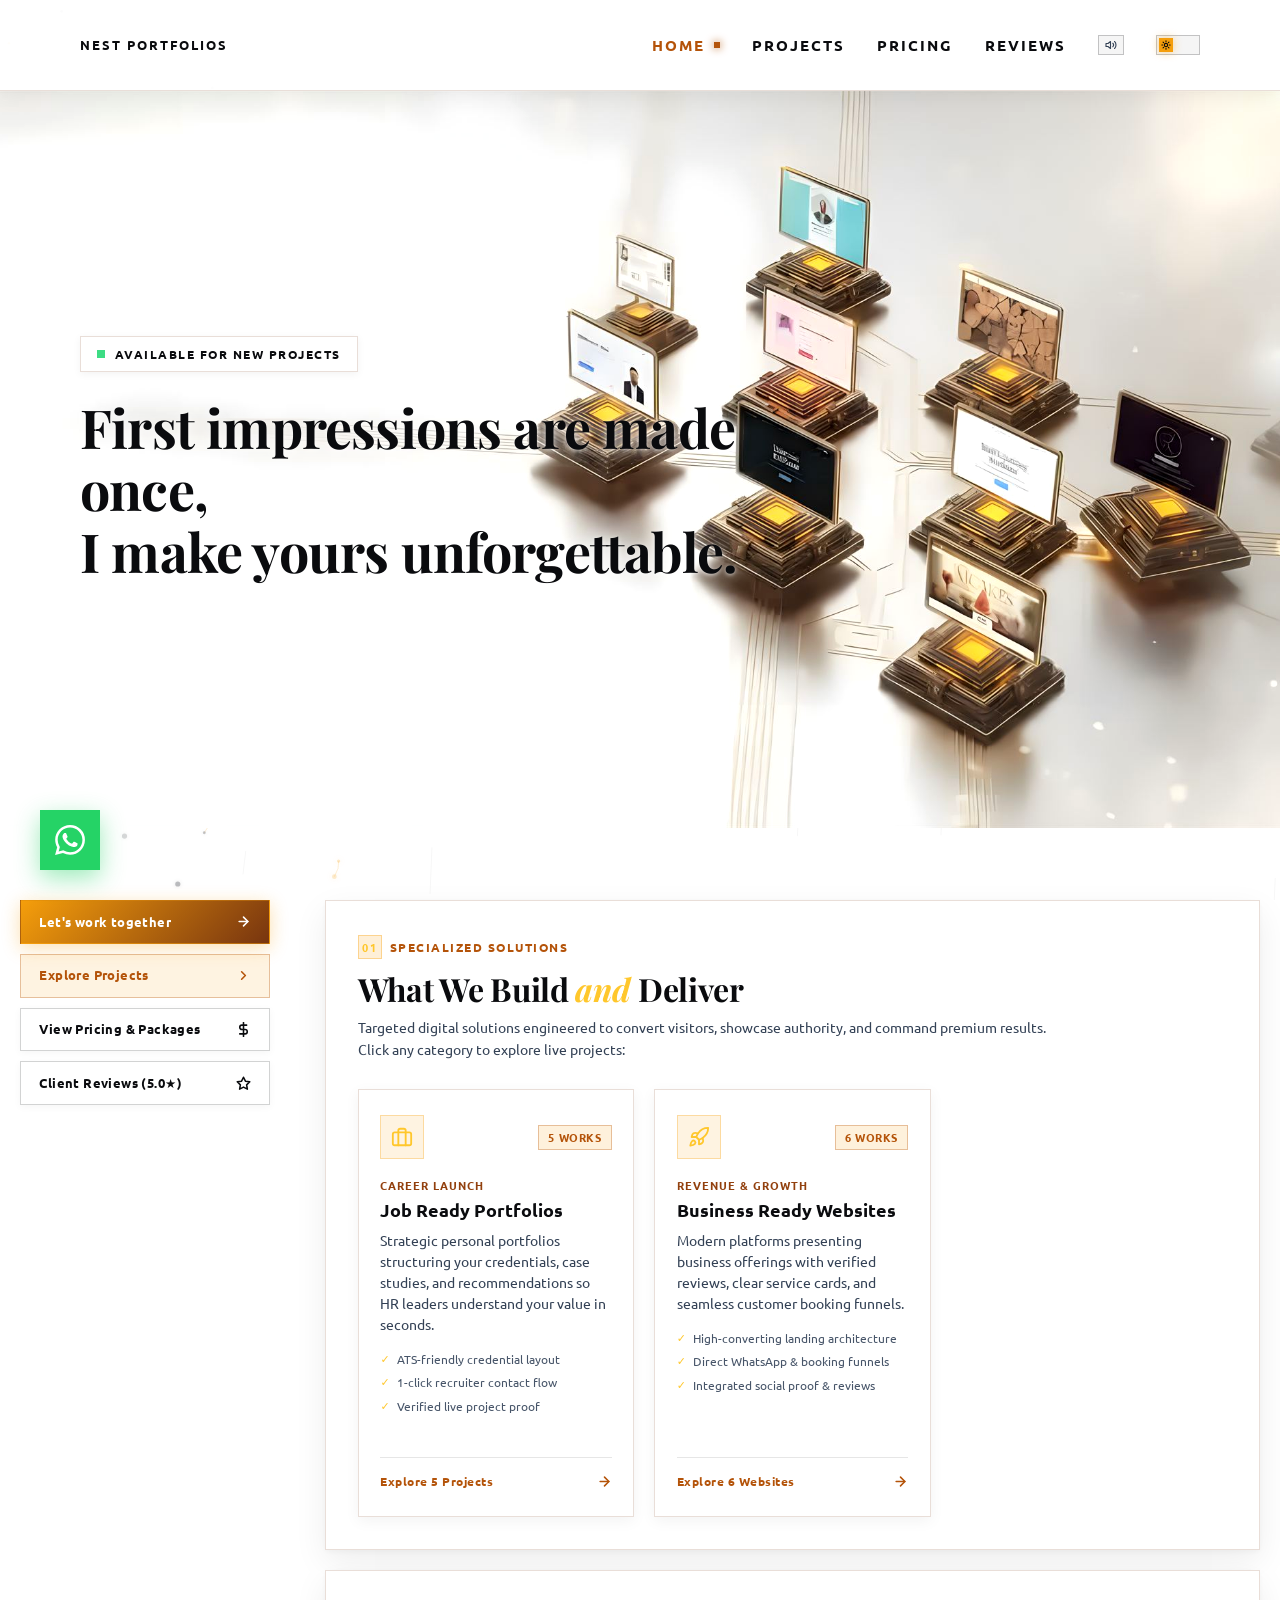
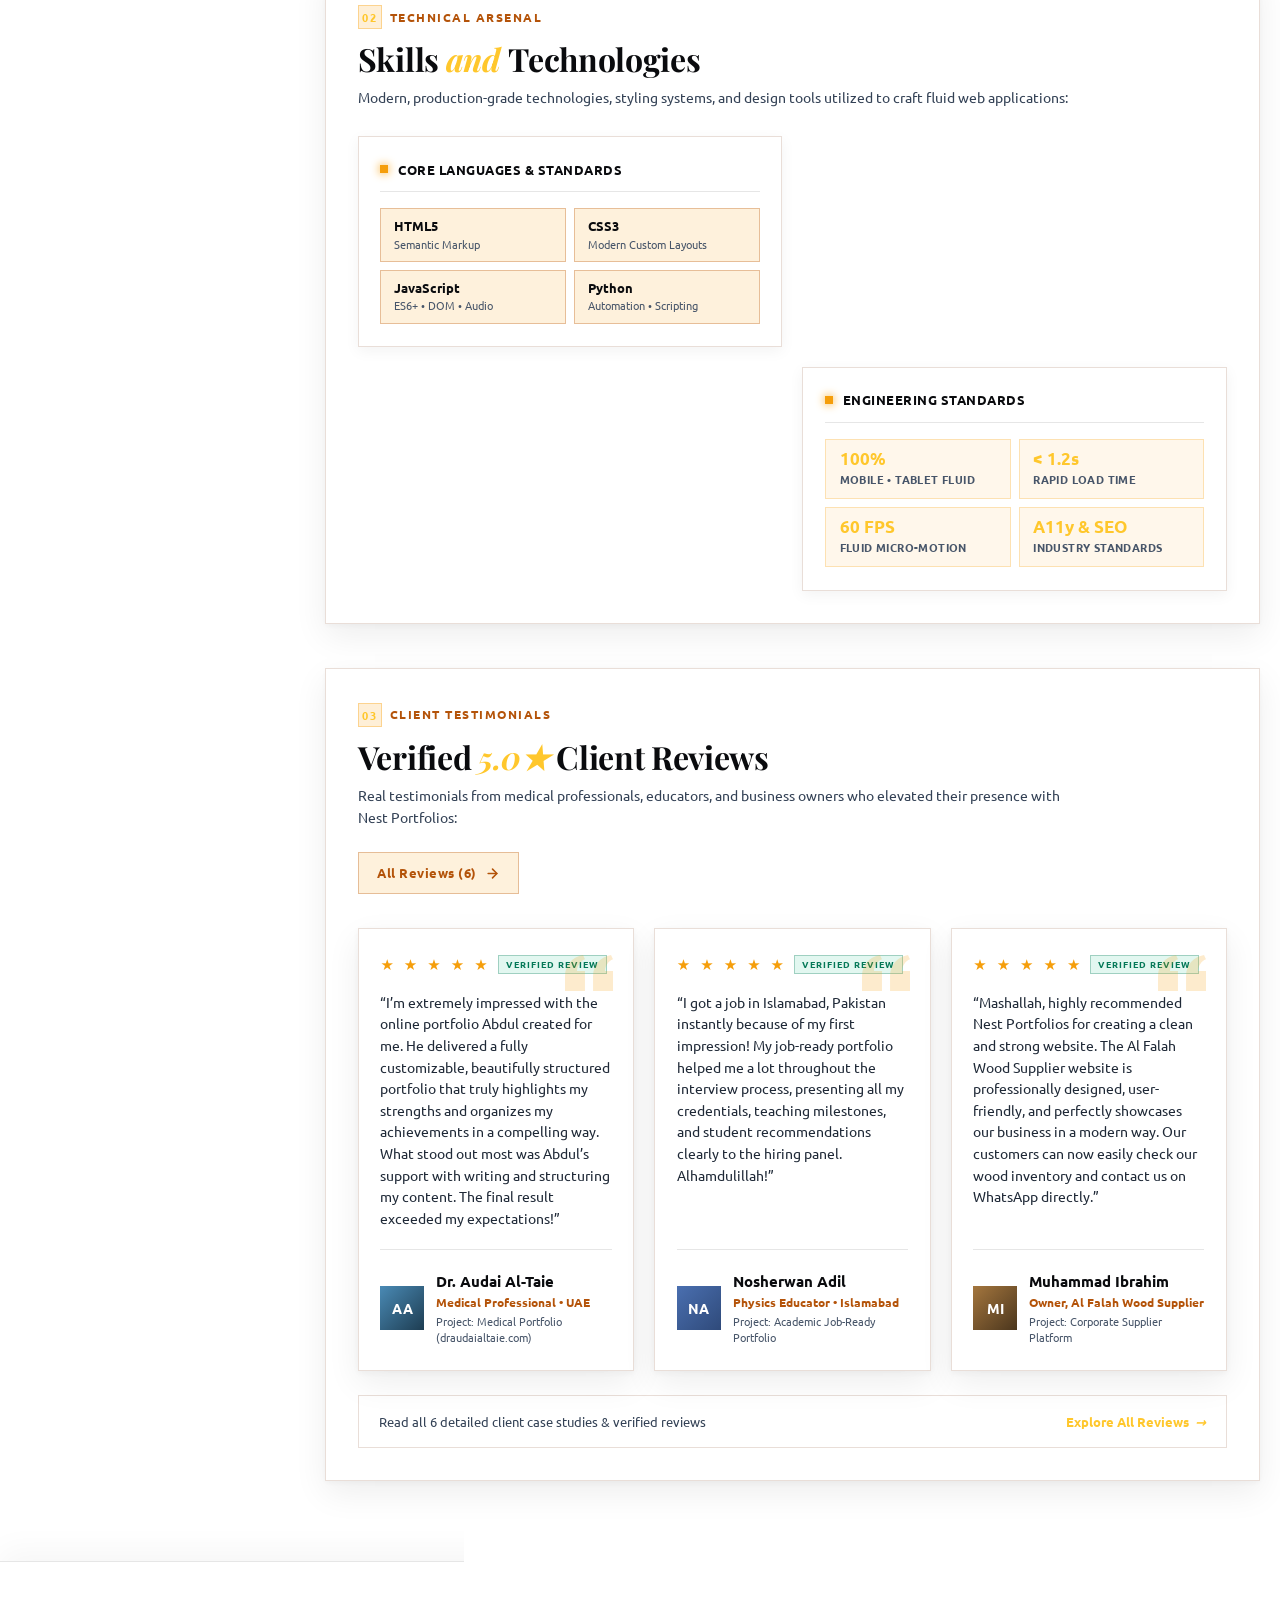
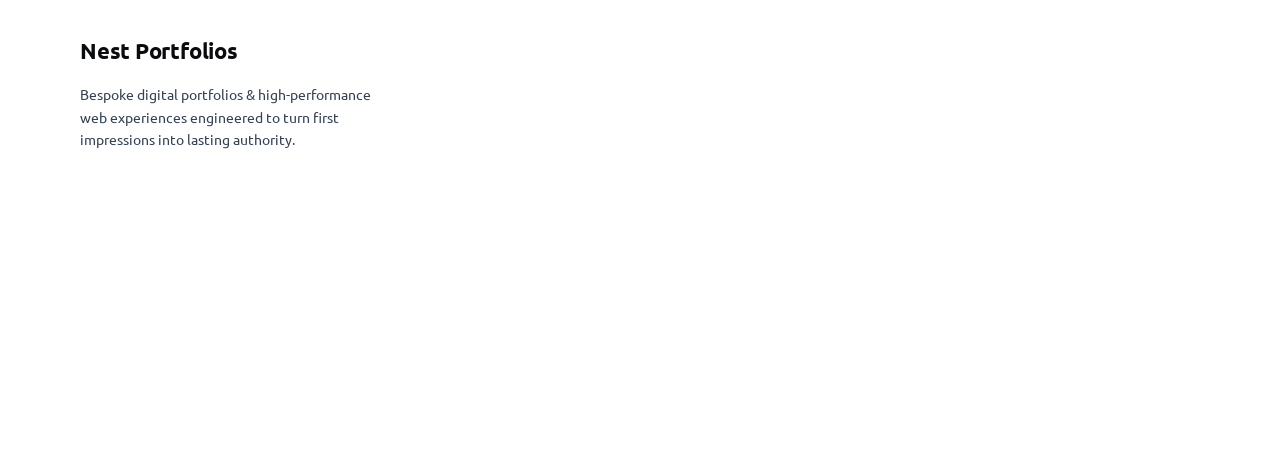
==== commit c4ded614: "Update index.html" ====
--- a/index.html
+++ b/index.html
@@ -775,8 +775,8 @@
             }
         })();
     </script>
-    <script src="js/hero-anim.js?v=1.0"></script>
+    <script src="js/hero-anim.js?v=2.0"></script>
     <script src="js/storm.js?v=3.0"></script>
 </body>
 
-</html>+</html>
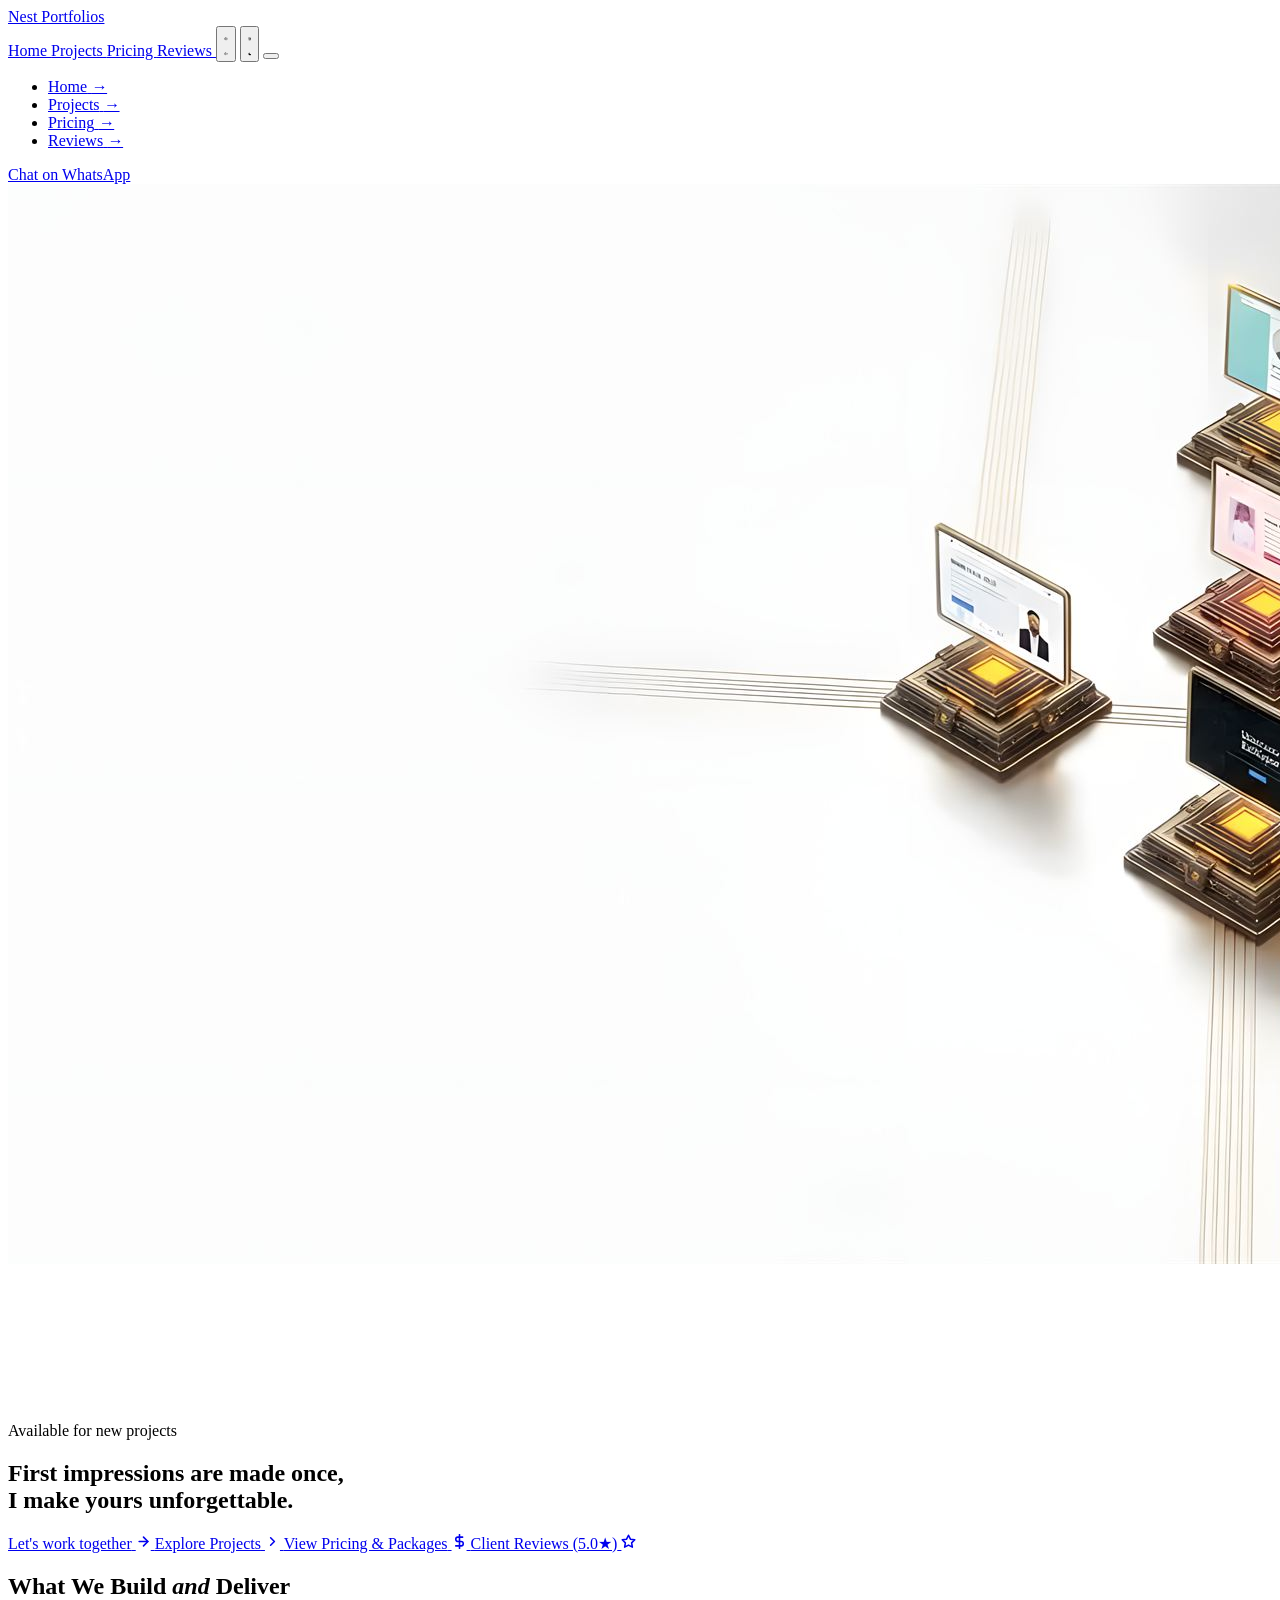
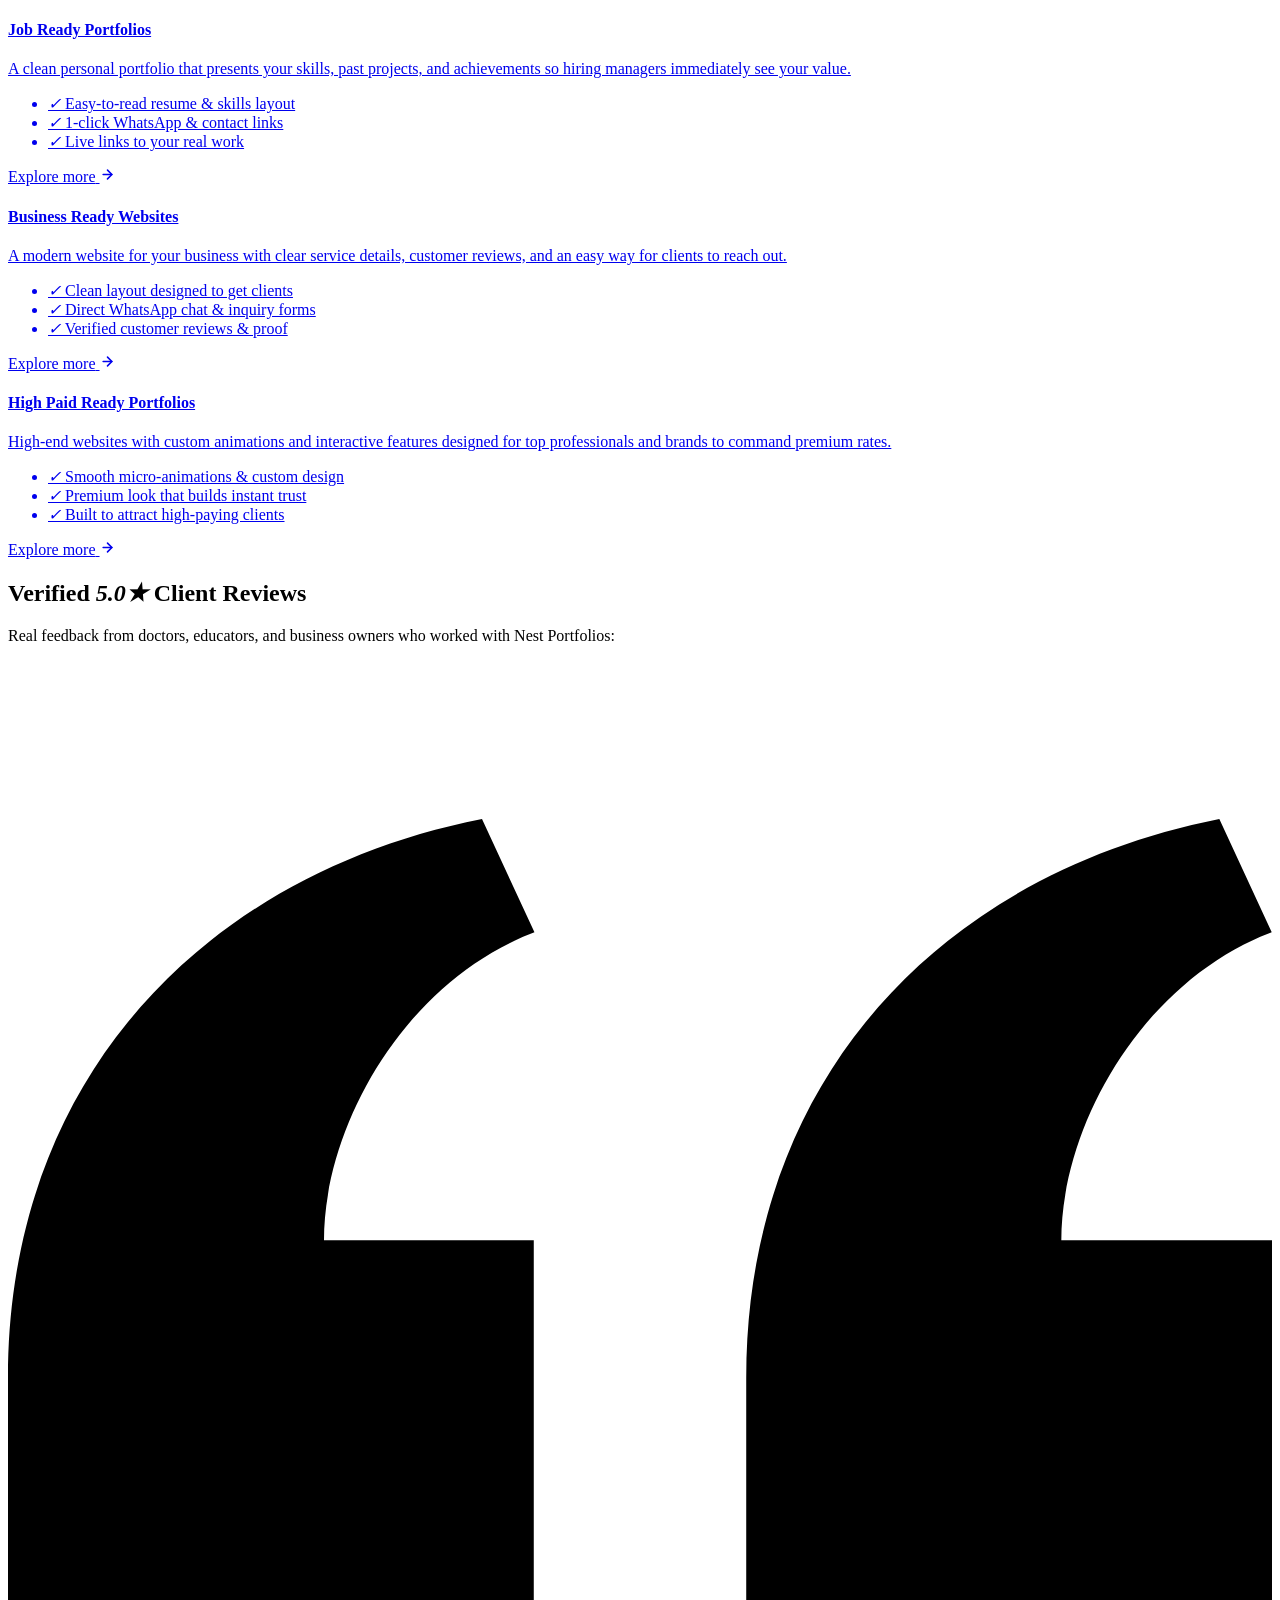
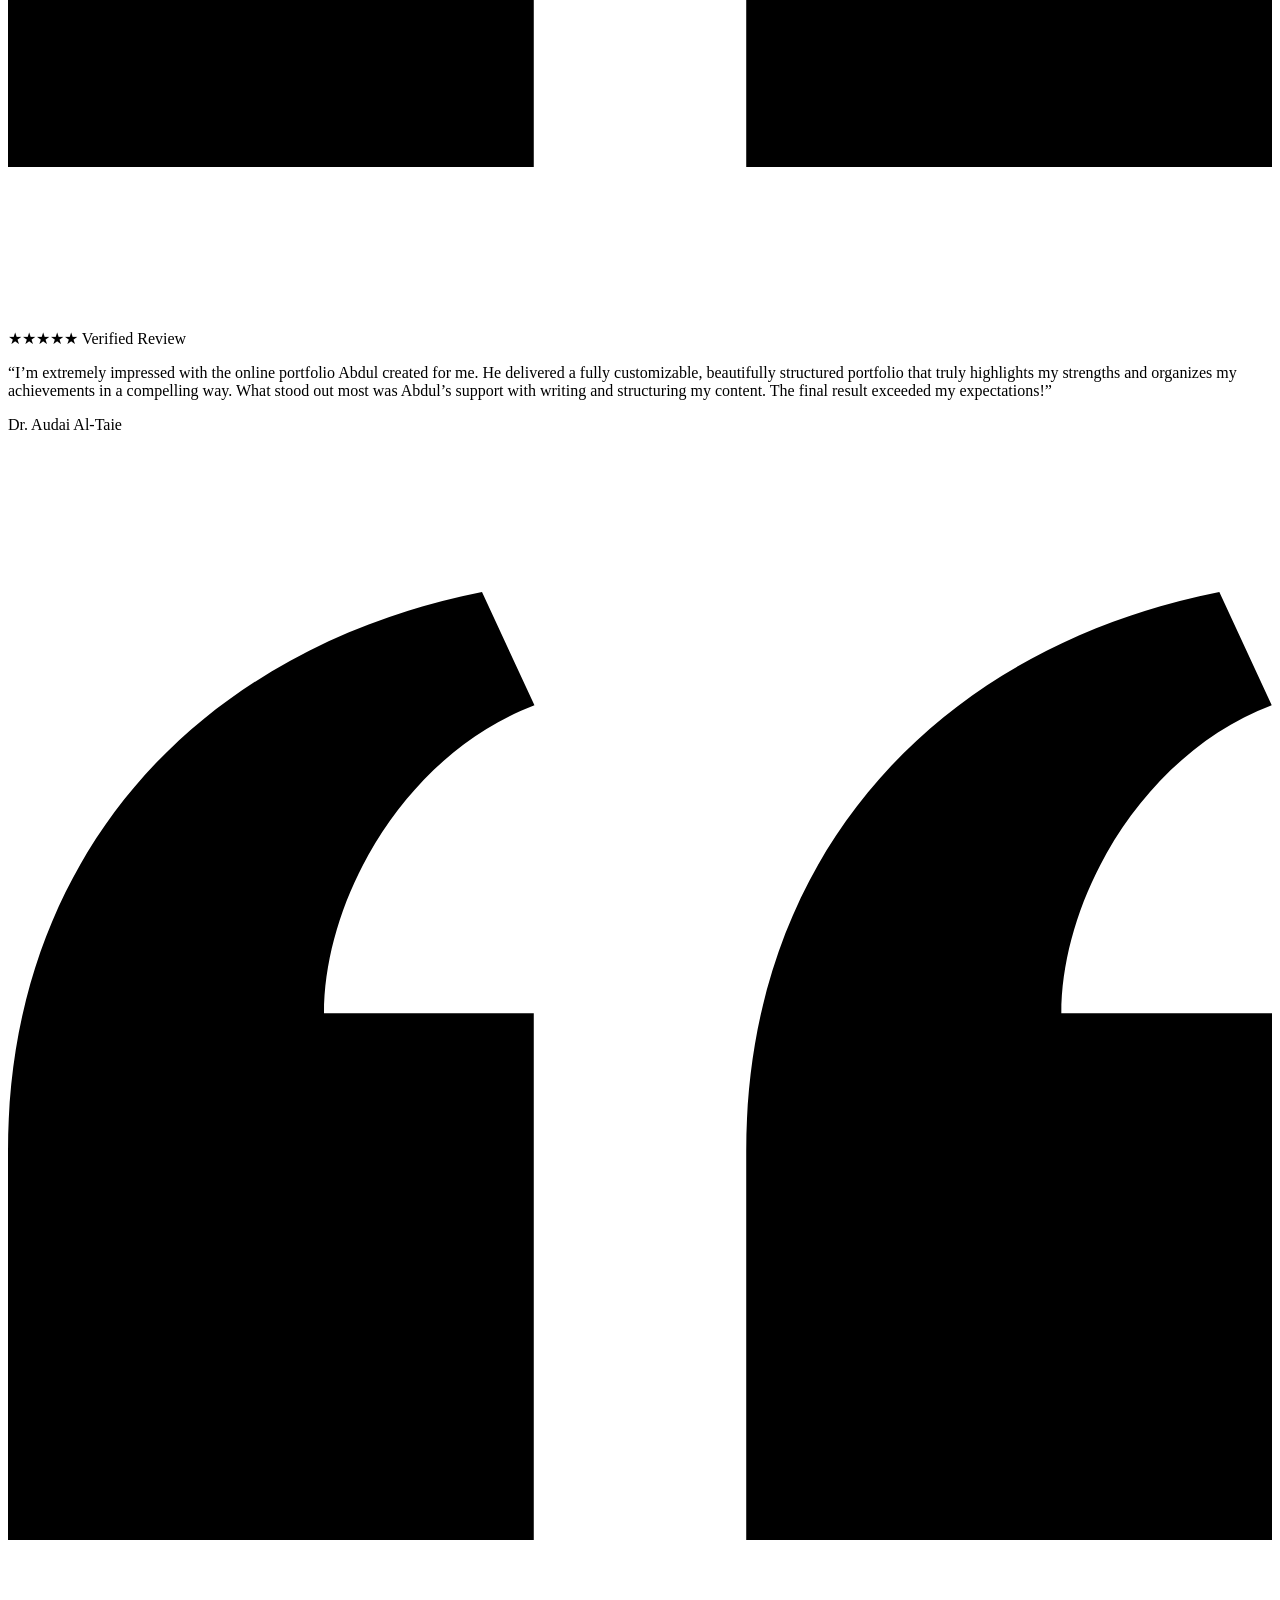
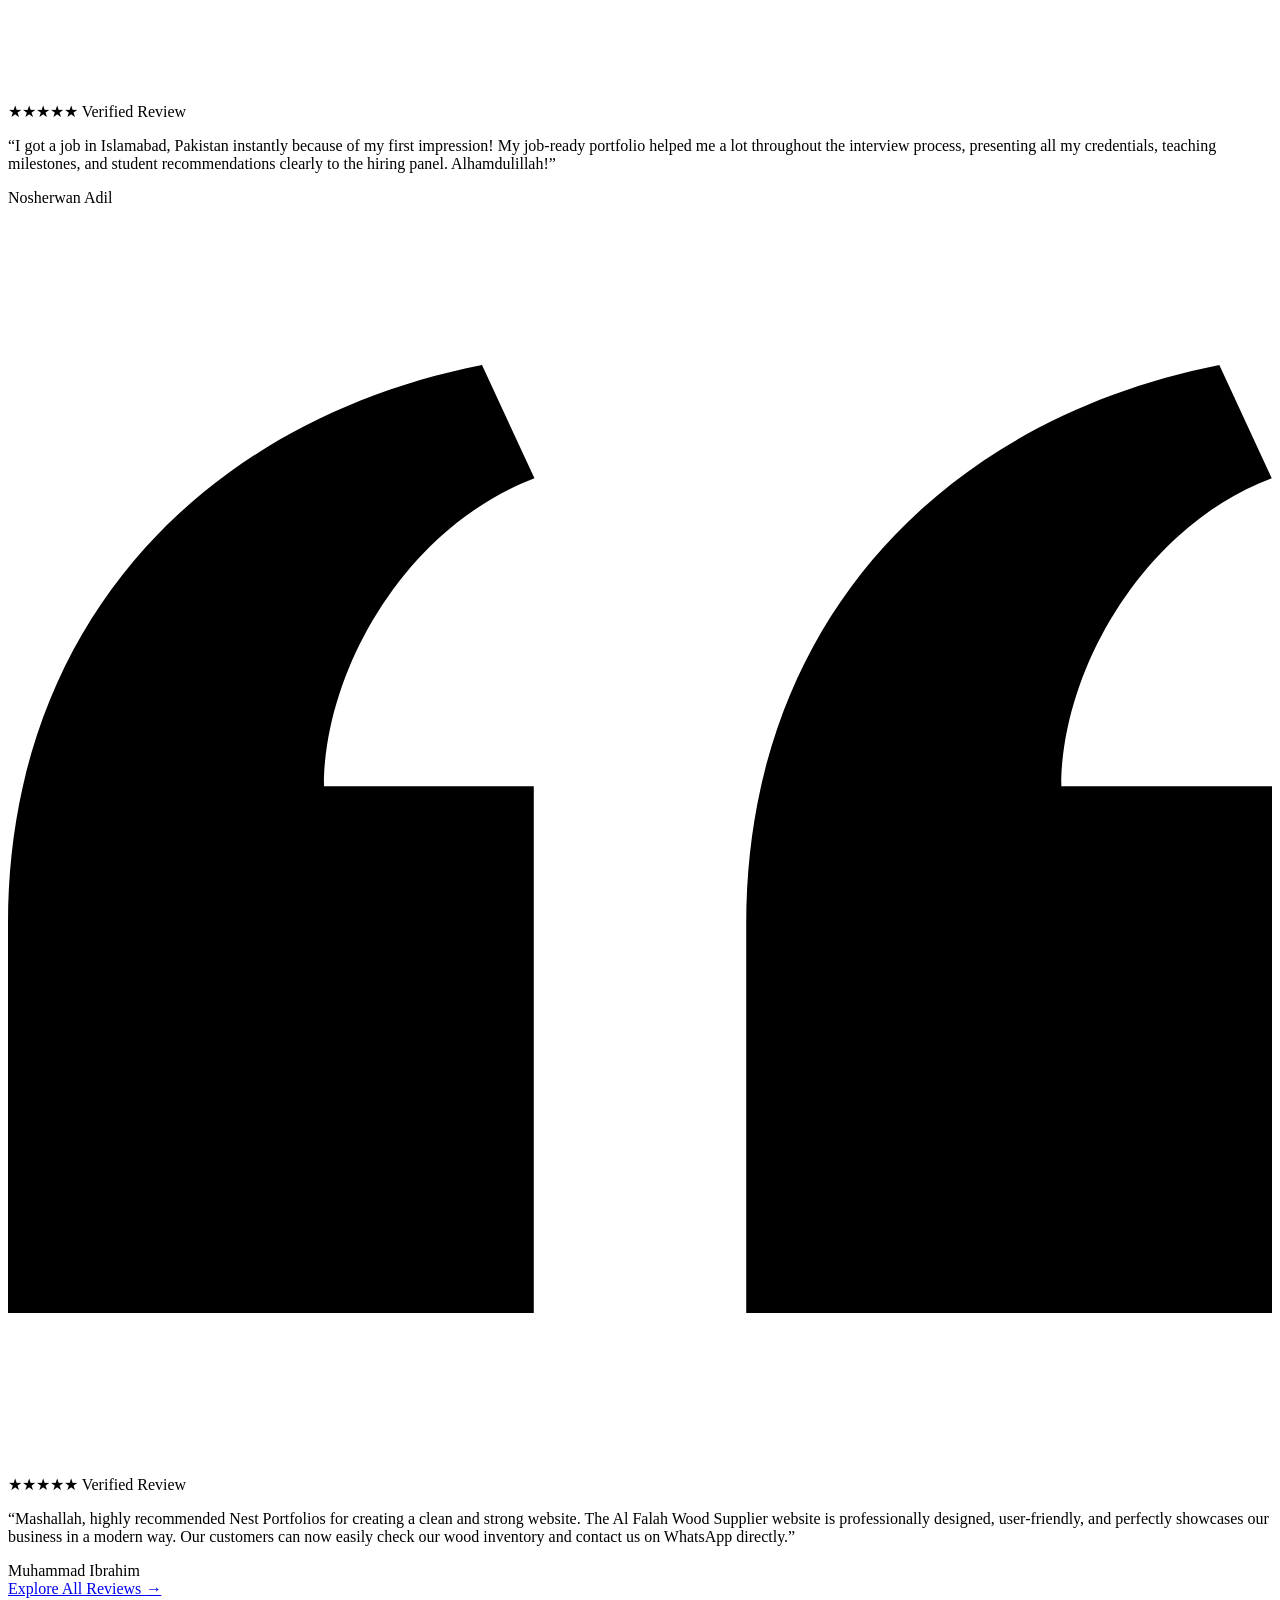
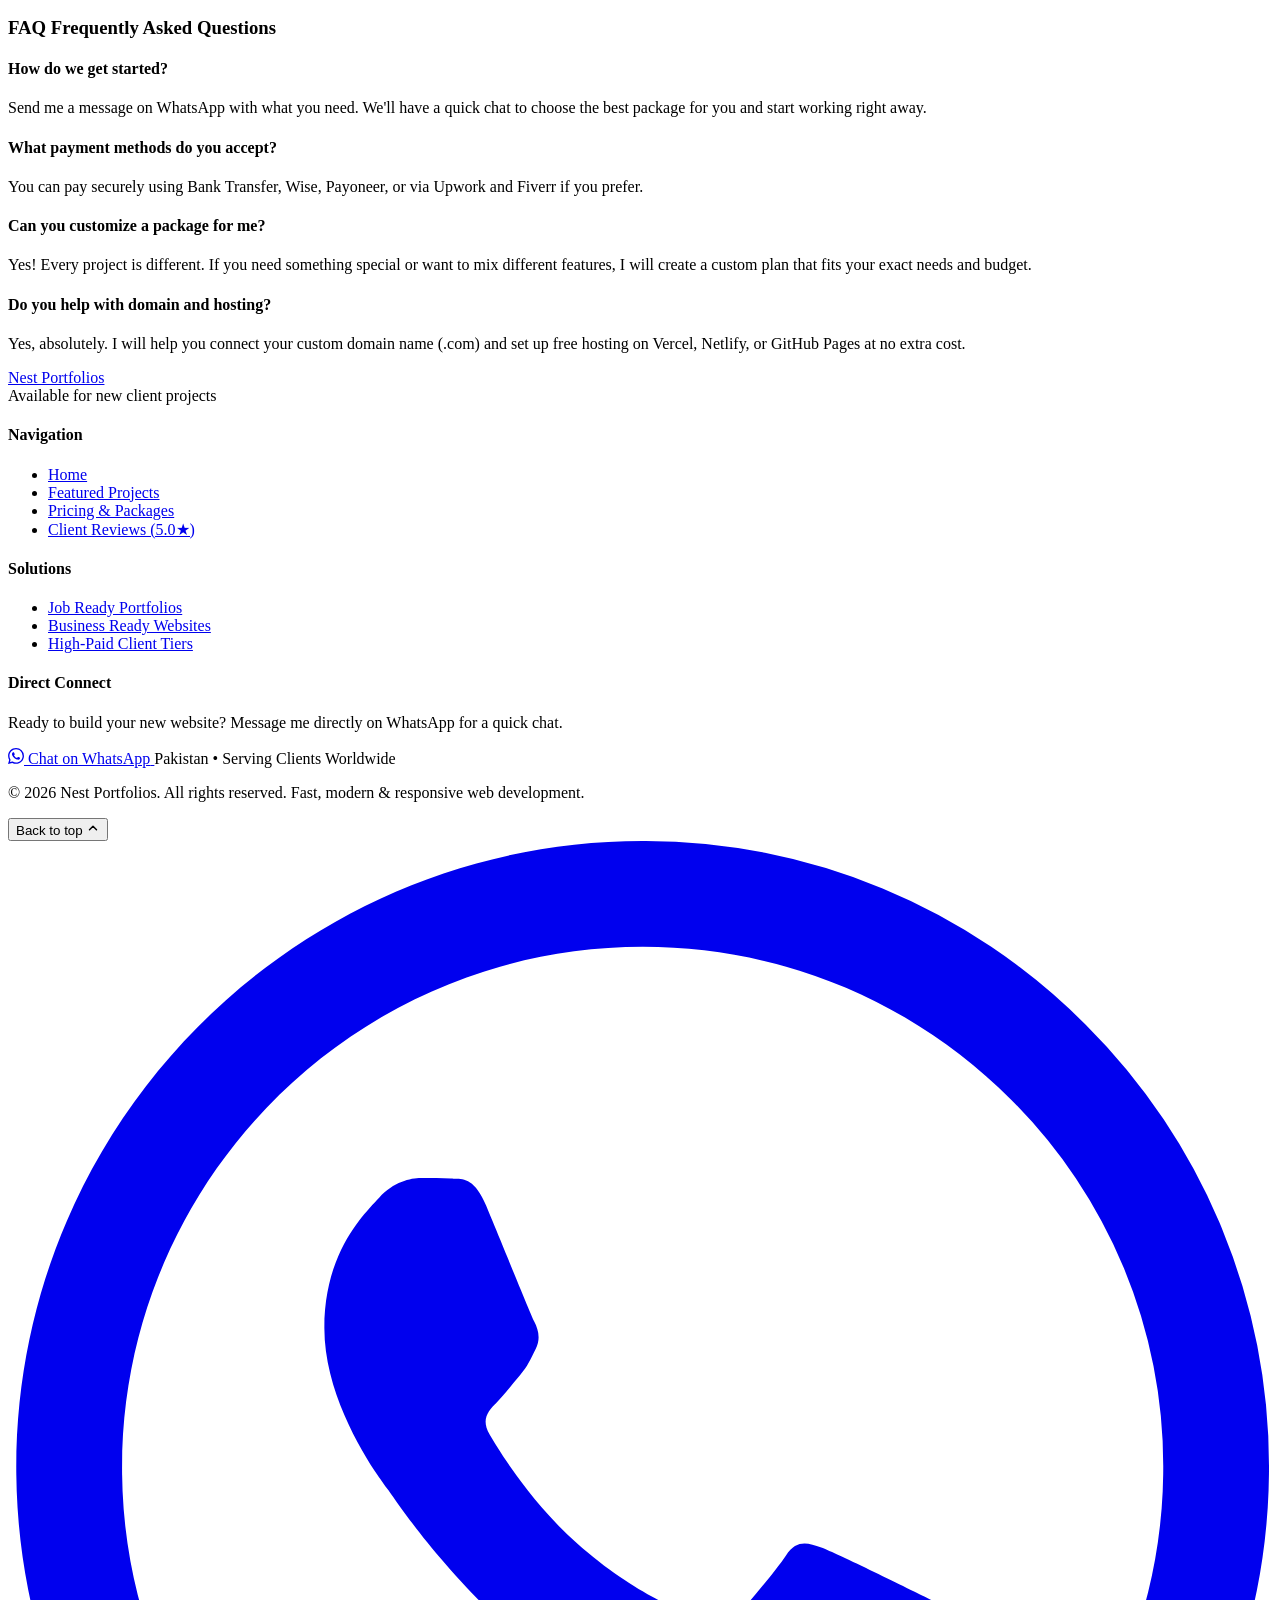
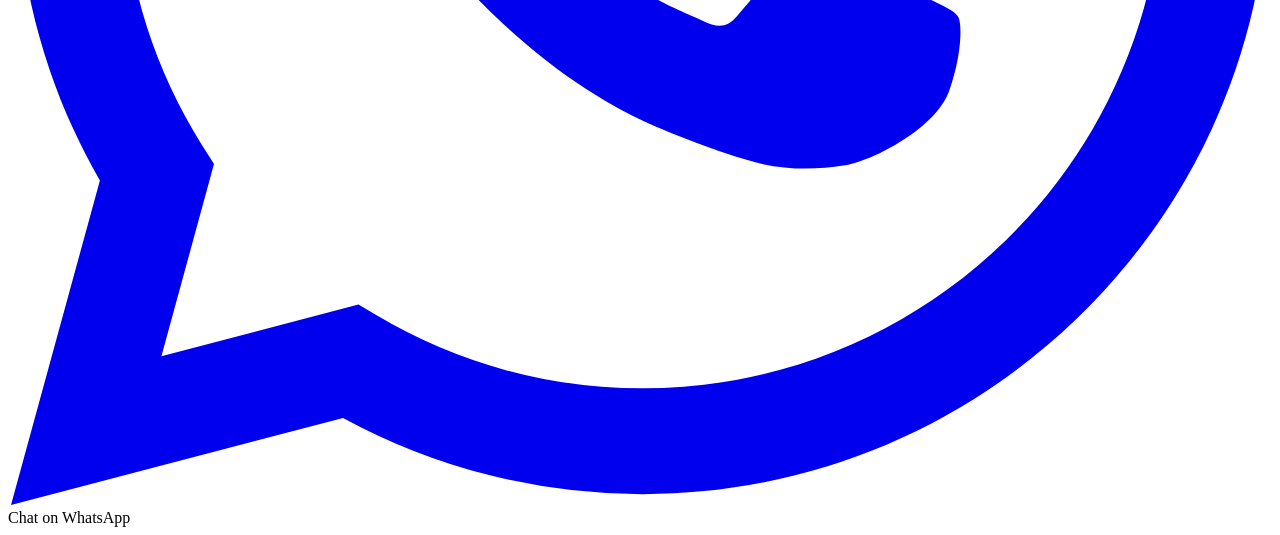
==== commit 5204f440: "Update index.html" ====
--- a/index.html
+++ b/index.html
@@ -13,24 +13,56 @@
     <meta property="og:description"
         content="Discover my background, development philosophy, specialized services, and client works.">
     <link rel="icon" href="assets/favicon.svg" type="image/svg+xml">
-    <link rel="stylesheet" href="css/style.css?v=5.1">
+    <link rel="stylesheet" href="css/style.css?v=5.4">
     <script src="js/theme.js"></script>
+    <style>
+        /* Instant zero-background for cards & sub-cards on home page */
+        .ab-card,
+        .ab-sol-card,
+        .ab-sol-card--featured,
+        .ab-home-reviews-grid .review-wall-card,
+        .ab-home-reviews-footer,
+        .pricing-faq-item,
+        .ab-card:hover,
+        .ab-sol-card:hover,
+        .ab-sol-card--featured:hover,
+        .ab-home-reviews-grid .review-wall-card:hover,
+        .ab-home-reviews-footer:hover,
+        .pricing-faq-item:hover {
+            background: none !important;
+            background-color: transparent !important;
+            background-image: none !important;
+            backdrop-filter: none !important;
+            -webkit-backdrop-filter: none !important;
+            box-shadow: none !important;
+        }
+    </style>
 </head>
 
 <body class="page-scrollable">
 
-    <!-- ═══ PRELOADER (Connected to Home) ═══ -->
-    <div class="preloader" id="preloader">
-        <div class="preloader__bar" id="preloaderBar"></div>
-        <span class="preloader__counter" id="counter">0</span>
-        <div class="preloader__orbs" aria-hidden="true"><i></i><i></i><i></i></div>
-        <div class="preloader__particles" id="plParticles" aria-hidden="true"></div>
-        <div class="preloader__stage" id="plStage">
-            <span class="pl-kicker"><i></i> Your first impression</span>
-            <h2 class="pl-headline" id="plHeadline">First impressions are made once, make yours unforgettable.
-            </h2>
-            <div class="pl-line"><span></span></div>
-            <p class="pl-rotor">Be ready for <b id="plRotate"></b><span class="pl-caret"></span></p>
+    <!-- ═══ LUXURY BRAND PRELOADER (Fast & Seamless UX) ═══ -->
+    <div class="preloader" id="preloader" role="progressbar" aria-valuemin="0" aria-valuemax="100" aria-valuenow="0" aria-label="Loading Nest Portfolios">
+        <div class="pl-glow" aria-hidden="true"></div>
+        <div class="pl-content">
+            <div class="pl-brand-badge">
+                <div class="pl-badge-ring"></div>
+                <div class="pl-badge-ring pl-badge-ring--pulse"></div>
+                <div class="pl-monogram">NP</div>
+            </div>
+            <div class="pl-brand-meta">
+                <span class="pl-brand-title">NEST <em>PORTFOLIOS</em></span>
+                <span class="pl-brand-subtitle">High-Performance Portfolio Systems</span>
+            </div>
+            <div class="pl-meter-box">
+                <div class="pl-meter-track">
+                    <div class="pl-meter-fill" id="preloaderBar"></div>
+                </div>
+                <div class="pl-meter-labels">
+                    <span class="pl-meter-status" id="plStatus">INITIALIZING</span>
+                    <span class="pl-meter-counter" id="counter">0%</span>
+                </div>
+            </div>
         </div>
     </div>
 
@@ -202,46 +234,26 @@
                 <!-- 01 What We Do — Specialized Solutions (Interactive Bento Grid) -->
                 <section class="ab-card ab-section-solutions">
                     <div class="ab-section-header">
-                        <div class="ab-kicker">
-                            <span class="ab-kicker__num">01</span>
-                            <span class="ab-kicker__text">Specialized Solutions</span>
-                        </div>
                         <h2 class="ab-section-title">What We Build <em> and </em> Deliver</h2>
-                        <p class="ab-section-subtitle">
-                            Targeted digital solutions engineered to convert visitors, showcase authority, and command
-                            premium results. Click any category to explore live projects:
-                        </p>
                     </div>
 
                     <div class="ab-solutions-grid">
                         <!-- Solution 1: Job Ready Portfolios -->
                         <a class="ab-sol-card" href="pages/projects.html?filter=job-ready"
                             title="Explore Job Ready Portfolios">
-                            <div class="ab-sol-card__top">
-                                <div class="ab-sol-card__icon" aria-hidden="true">
-                                    <svg width="22" height="22" viewBox="0 0 24 24" fill="none" stroke="currentColor"
-                                        stroke-width="2" stroke-linecap="round" stroke-linejoin="round">
-                                        <rect x="2" y="7" width="20" height="14" rx="2" ry="2" />
-                                        <path d="M16 21V5a2 2 0 0 0-2-2h-4a2 2 0 0 0-2 2v16" />
-                                    </svg>
-                                </div>
-                                <span class="ab-sol-card__count">5 Works</span>
-                            </div>
                             <div class="ab-sol-card__body">
-                                <span class="ab-sol-card__tag">Career Launch</span>
                                 <h4 class="ab-sol-card__title">Job Ready Portfolios</h4>
                                 <p class="ab-sol-card__desc">
-                                    Strategic personal portfolios structuring your credentials, case studies, and
-                                    recommendations so HR leaders understand your value in seconds.
+                                    A clean personal portfolio that presents your skills, past projects, and achievements so hiring managers immediately see your value.
                                 </p>
                                 <ul class="ab-sol-card__features">
-                                    <li><i class="ab-check">✓</i> ATS-friendly credential layout</li>
-                                    <li><i class="ab-check">✓</i> 1-click recruiter contact flow</li>
-                                    <li><i class="ab-check">✓</i> Verified live project proof</li>
+                                    <li><i class="ab-check">✓</i> Easy-to-read resume &amp; skills layout</li>
+                                    <li><i class="ab-check">✓</i> 1-click WhatsApp &amp; contact links</li>
+                                    <li><i class="ab-check">✓</i> Live links to your real work</li>
                                 </ul>
                             </div>
                             <div class="ab-sol-card__footer">
-                                <span>Explore 5 Projects</span>
+                                <span>Explore more</span>
                                 <svg width="15" height="15" viewBox="0 0 24 24" fill="none" stroke="currentColor"
                                     stroke-width="2.5" stroke-linecap="round" stroke-linejoin="round">
                                     <line x1="5" y1="12" x2="19" y2="12" />
@@ -253,35 +265,19 @@
                         <!-- Solution 2: Business Ready Websites -->
                         <a class="ab-sol-card ab-sol-card--featured" href="pages/projects.html?filter=business-ready"
                             title="Explore Business Ready Websites">
-                            <div class="ab-sol-card__top">
-                                <div class="ab-sol-card__icon" aria-hidden="true">
-                                    <svg width="22" height="22" viewBox="0 0 24 24" fill="none" stroke="currentColor"
-                                        stroke-width="2" stroke-linecap="round" stroke-linejoin="round">
-                                        <path
-                                            d="M4.5 16.5c-1.5 1.26-2 5-2 5s3.74-.5 5-2c.71-.84.7-2.13-.09-2.91a2.18 2.18 0 0 0-2.91-.09z" />
-                                        <path
-                                            d="m12 15-3-3a22 22 0 0 1 2-3.95A12.88 12.88 0 0 1 22 2c0 2.72-.78 7.5-6 11a22.35 22.35 0 0 1-4 2z" />
-                                        <path d="M9 12H4s.55-3.03 2-4c1.62-1.08 5 0 5 0" />
-                                        <path d="M12 15v5s3.03-.55 4-2c1.08-1.62 0-5 0-5" />
-                                    </svg>
-                                </div>
-                                <span class="ab-sol-card__count">6 Works</span>
-                            </div>
                             <div class="ab-sol-card__body">
-                                <span class="ab-sol-card__tag">Revenue &amp; Growth</span>
                                 <h4 class="ab-sol-card__title">Business Ready Websites</h4>
                                 <p class="ab-sol-card__desc">
-                                    Modern platforms presenting business offerings with verified reviews, clear service
-                                    cards, and seamless customer booking funnels.
+                                    A modern website for your business with clear service details, customer reviews, and an easy way for clients to reach out.
                                 </p>
                                 <ul class="ab-sol-card__features">
-                                    <li><i class="ab-check">✓</i> High-converting landing architecture</li>
-                                    <li><i class="ab-check">✓</i> Direct WhatsApp &amp; booking funnels</li>
-                                    <li><i class="ab-check">✓</i> Integrated social proof &amp; reviews</li>
+                                    <li><i class="ab-check">✓</i> Clean layout designed to get clients</li>
+                                    <li><i class="ab-check">✓</i> Direct WhatsApp chat &amp; inquiry forms</li>
+                                    <li><i class="ab-check">✓</i> Verified customer reviews &amp; proof</li>
                                 </ul>
                             </div>
                             <div class="ab-sol-card__footer">
-                                <span>Explore 6 Websites</span>
+                                <span>Explore more</span>
                                 <svg width="15" height="15" viewBox="0 0 24 24" fill="none" stroke="currentColor"
                                     stroke-width="2.5" stroke-linecap="round" stroke-linejoin="round">
                                     <line x1="5" y1="12" x2="19" y2="12" />
@@ -293,31 +289,19 @@
                         <!-- Solution 3: High-Paid Client Portfolios -->
                         <a class="ab-sol-card" href="pages/projects.html?filter=high-paid"
                             title="Explore High-Paid Clients Ready Portfolios">
-                            <div class="ab-sol-card__top">
-                                <div class="ab-sol-card__icon" aria-hidden="true">
-                                    <svg width="22" height="22" viewBox="0 0 24 24" fill="none" stroke="currentColor"
-                                        stroke-width="2" stroke-linecap="round" stroke-linejoin="round">
-                                        <polygon
-                                            points="12 2 15.09 8.26 22 9.27 17 14.14 18.18 21.02 12 17.77 5.82 21.02 7 14.14 2 9.27 8.91 8.26 12 2" />
-                                    </svg>
-                                </div>
-                                <span class="ab-sol-card__count">Top Tier</span>
-                            </div>
                             <div class="ab-sol-card__body">
-                                <span class="ab-sol-card__tag">Executive Caliber</span>
-                                <h4 class="ab-sol-card__title">High Paid Clients Ready Portfolios</h4>
+                                <h4 class="ab-sol-card__title">High Paid Ready Portfolios</h4>
                                 <p class="ab-sol-card__desc">
-                                    Bespoke portfolio systems crafted to project international authority, justify
-                                    5-figure contract rates, and forge an unforgettable first impression.
+                                    High-end websites with custom animations and interactive features designed for top professionals and brands to command premium rates.
                                 </p>
                                 <ul class="ab-sol-card__features">
-                                    <li><i class="ab-check">✓</i> Custom UI/UX &amp; 60fps micro-motion</li>
-                                    <li><i class="ab-check">✓</i> Elite positioning for top dollar</li>
-                                    <li><i class="ab-check">✓</i> Built to close high-ticket clients</li>
+                                    <li><i class="ab-check">✓</i> Smooth micro-animations &amp; custom design</li>
+                                    <li><i class="ab-check">✓</i> Premium look that builds instant trust</li>
+                                    <li><i class="ab-check">✓</i> Built to attract high-paying clients</li>
                                 </ul>
                             </div>
                             <div class="ab-sol-card__footer">
-                                <span>Explore Premium Works</span>
+                                <span>Explore more</span>
                                 <svg width="15" height="15" viewBox="0 0 24 24" fill="none" stroke="currentColor"
                                     stroke-width="2.5" stroke-linecap="round" stroke-linejoin="round">
                                     <line x1="5" y1="12" x2="19" y2="12" />
@@ -328,124 +312,16 @@
                     </div>
                 </section>
 
-                <!-- 02 Technical Stack (Bento Matrix) -->
-                <section class="ab-card ab-section-tech">
-                    <div class="ab-section-header">
-                        <div class="ab-kicker">
-                            <span class="ab-kicker__num">02</span>
-                            <span class="ab-kicker__text">Technical Arsenal</span>
-                        </div>
-                        <h2 class="ab-section-title">Skills <em> and </em> Technologies</h2>
-                        <p class="ab-section-subtitle">
-                            Modern, production-grade technologies, styling systems, and design tools utilized to craft
-                            fluid web applications:
-                        </p>
-                    </div>
-
-                    <div class="ab-tech-bento">
-                        <!-- Group 1: Core Languages -->
-                        <div class="ab-tech-card">
-                            <div class="ab-tech-card__header">
-                                <div class="ab-tech-card__icon-dot" aria-hidden="true"></div>
-                                <h4>Core Languages &amp; Standards</h4>
-                            </div>
-                            <div class="ab-tech-tags">
-                                <div class="ab-tech-chip"><strong>HTML5</strong><small>Semantic Markup</small></div>
-                                <div class="ab-tech-chip"><strong>CSS3</strong><small>Modern Custom Layouts</small>
-                                </div>
-                                <div class="ab-tech-chip"><strong>JavaScript</strong><small>ES6+ &bull; DOM &bull;
-                                        Audio</small></div>
-                                <div class="ab-tech-chip"><strong>Python</strong><small>Automation &bull;
-                                        Scripting</small></div>
-                            </div>
-                        </div>
-
-                        <!-- Group 2: Frameworks & Styling -->
-                        <div class="ab-tech-card">
-                            <div class="ab-tech-card__header">
-                                <div class="ab-tech-card__icon-dot" aria-hidden="true"></div>
-                                <h4>Frameworks and Styling</h4>
-                            </div>
-                            <div class="ab-tech-tags">
-                                <div class="ab-tech-chip"><strong>React.js</strong><small>Modular Architecture</small>
-                                </div>
-                                <div class="ab-tech-chip"><strong>Tailwind CSS</strong><small>Utility-First
-                                        Design</small></div>
-                                <div class="ab-tech-chip"><strong>Bootstrap 5</strong><small>Grid &bull;
-                                        Components</small></div>
-                                <div class="ab-tech-chip"><strong>HTML5 Canvas</strong><small>Interactive FX &bull;
-                                        Storm</small></div>
-                            </div>
-                        </div>
-
-                        <!-- Group 3: Design & Workflow -->
-                        <div class="ab-tech-card">
-                            <div class="ab-tech-card__header">
-                                <div class="ab-tech-card__icon-dot" aria-hidden="true"></div>
-                                <h4>Design, Tools and Workflow</h4>
-                            </div>
-                            <div class="ab-tech-tags">
-                                <!-- <div class="ab-tech-chip"><strong>Figma</strong><small>UI/UX Prototyping</small></div> -->
-                                <div class="ab-tech-chip"><strong>Git &amp; GitHub</strong><small>Version
-                                        Control</small></div>
-                                <div class="ab-tech-chip"><strong>VS Code</strong><small>Rapid Dev Pipeline</small>
-                                </div>
-                                <div class="ab-tech-chip"><strong>GitHub Pages</strong><small>Global Edge
-                                        Hosting</small></div>
-                            </div>
-                        </div>
-
-                        <!-- Group 4: Engineering Standards -->
-                        <div class="ab-tech-card ab-tech-card--metrics">
-                            <div class="ab-tech-card__header">
-                                <div class="ab-tech-card__icon-dot" aria-hidden="true"></div>
-                                <h4>Engineering Standards</h4>
-                            </div>
-                            <div class="ab-metrics-grid">
-                                <div class="ab-metric-pill">
-                                    <span class="ab-metric-num">100%</span>
-                                    <span class="ab-metric-label">Mobile &bull; Tablet Fluid</span>
-                                </div>
-                                <div class="ab-metric-pill">
-                                    <span class="ab-metric-num">&lt; 1.2s</span>
-                                    <span class="ab-metric-label">Rapid Load Time</span>
-                                </div>
-                                <div class="ab-metric-pill">
-                                    <span class="ab-metric-num">60 FPS</span>
-                                    <span class="ab-metric-label">Fluid Micro-Motion</span>
-                                </div>
-                                <div class="ab-metric-pill">
-                                    <span class="ab-metric-num">A11y &amp; SEO</span>
-                                    <span class="ab-metric-label">Industry Standards</span>
-                                </div>
-                            </div>
-                        </div>
-                    </div>
-                </section>
-
-                <!-- 03 Client Reviews (Home Showcase) -->
+                <!-- Client Reviews (Home Showcase) -->
                 <section class="ab-card ab-section-reviews">
                     <div class="ab-section-header">
-                        <div class="ab-kicker">
-                            <span class="ab-kicker__num">03</span>
-                            <span class="ab-kicker__text">Client Testimonials</span>
-                        </div>
                         <div class="ab-reviews-head-row">
                             <div>
                                 <h2 class="ab-section-title">Verified <em>5.0★</em> Client Reviews</h2>
                                 <p class="ab-section-subtitle">
-                                    Real testimonials from medical professionals, educators, and business owners who
-                                    elevated their presence with Nest Portfolios:
+                                    Real feedback from doctors, educators, and business owners who worked with Nest Portfolios:
                                 </p>
                             </div>
-                            <a href="pages/reviews.html" class="ab-reviews-cta-pill" title="View all verified testimonials">
-                                <span>All Reviews (6)</span>
-                                <svg width="15" height="15" viewBox="0 0 24 24" fill="none" stroke="currentColor"
-                                    stroke-width="2.5" stroke-linecap="round" stroke-linejoin="round">
-                                    <line x1="5" y1="12" x2="19" y2="12" />
-                                    <polyline points="12 5 19 12 12 19" />
-                                </svg>
-                            </a>
                         </div>
                     </div>
 
@@ -471,13 +347,8 @@
                                 </p>
                             </div>
                             <div class="review-wall-card__author">
-                                <div class="review-wall-card__avatar"
-                                    style="background: linear-gradient(135deg, #4a8ab5, #1e3d52)">AA</div>
                                 <div class="review-wall-card__info">
                                     <span class="review-wall-card__name">Dr. Audai Al-Taie</span>
-                                    <span class="review-wall-card__role">Medical Professional &bull; UAE</span>
-                                    <span class="review-wall-card__project">Project: Medical Portfolio
-                                        (draudaialtaie.com)</span>
                                 </div>
                             </div>
                         </div>
@@ -501,12 +372,8 @@
                                 </p>
                             </div>
                             <div class="review-wall-card__author">
-                                <div class="review-wall-card__avatar"
-                                    style="background: linear-gradient(135deg, #4a6fb0, #2f4a7a)">NA</div>
                                 <div class="review-wall-card__info">
                                     <span class="review-wall-card__name">Nosherwan Adil</span>
-                                    <span class="review-wall-card__role">Physics Educator &bull; Islamabad</span>
-                                    <span class="review-wall-card__project">Project: Academic Job-Ready Portfolio</span>
                                 </div>
                             </div>
                         </div>
@@ -530,12 +397,8 @@
                                 </p>
                             </div>
                             <div class="review-wall-card__author">
-                                <div class="review-wall-card__avatar"
-                                    style="background: linear-gradient(135deg, #a4763e, #4b361d)">MI</div>
                                 <div class="review-wall-card__info">
                                     <span class="review-wall-card__name">Muhammad Ibrahim</span>
-                                    <span class="review-wall-card__role">Owner, Al Falah Wood Supplier</span>
-                                    <span class="review-wall-card__project">Project: Corporate Supplier Platform</span>
                                 </div>
                             </div>
                         </div>
@@ -543,10 +406,35 @@
 
                     <!-- Bottom View All Link Bar -->
                     <div class="ab-home-reviews-footer">
-                        <span>Read all 6 detailed client case studies &amp; verified reviews</span>
                         <a href="pages/reviews.html" class="ab-home-reviews-link">
                             Explore All Reviews <i>&rarr;</i>
                         </a>
+                    </div>
+                </section>
+
+                <!-- FAQ Section -->
+                <section class="ab-card ab-section-faq">
+                    <div class="ab-section-header">
+                        <h3 class="ab-label"><span>FAQ</span> Frequently Asked Questions</h3>
+                    </div>
+
+                    <div class="pricing-faq-grid">
+                        <div class="pricing-faq-item">
+                            <h4>How do we get started?</h4>
+                            <p>Send me a message on WhatsApp with what you need. We'll have a quick chat to choose the best package for you and start working right away.</p>
+                        </div>
+                        <div class="pricing-faq-item">
+                            <h4>What payment methods do you accept?</h4>
+                            <p>You can pay securely using Bank Transfer, Wise, Payoneer, or via Upwork and Fiverr if you prefer.</p>
+                        </div>
+                        <div class="pricing-faq-item">
+                            <h4>Can you customize a package for me?</h4>
+                            <p>Yes! Every project is different. If you need something special or want to mix different features, I will create a custom plan that fits your exact needs and budget.</p>
+                        </div>
+                        <div class="pricing-faq-item">
+                            <h4>Do you help with domain and hosting?</h4>
+                            <p>Yes, absolutely. I will help you connect your custom domain name (.com) and set up free hosting on Vercel, Netlify, or GitHub Pages at no extra cost.</p>
+                        </div>
                     </div>
                 </section>
 
@@ -563,10 +451,6 @@
                         <a class="ab-footer-logo" href="index.html">
                             <span class="ab-footer-logo__text">Nest Portfolios</span>
                         </a>
-                        <p class="ab-footer-tagline">
-                            Bespoke digital portfolios &amp; high-performance web experiences engineered to turn first
-                            impressions into lasting authority.
-                        </p>
                         <div class="ab-footer-badge">
                             <i class="ab-pulse"></i>
                             <span>Available for new client projects</span>
@@ -591,7 +475,6 @@
                             <li><a href="pages/projects.html?filter=job-ready">Job Ready Portfolios</a></li>
                             <li><a href="pages/projects.html?filter=business-ready">Business Ready Websites</a></li>
                             <li><a href="pages/projects.html?filter=high-paid">High-Paid Client Tiers</a></li>
-                            <li><a href="pages/pricing.html">Custom UI/UX Audits</a></li>
                         </ul>
                     </div>
 
@@ -599,8 +482,7 @@
                     <div class="ab-footer-col">
                         <h4 class="ab-footer-title">Direct Connect</h4>
                         <p class="ab-footer-contact-info">
-                            Ready to build your standout web platform? Connect directly on WhatsApp for instant
-                            consultation.
+                            Ready to build your new website? Message me directly on WhatsApp for a quick chat.
                         </p>
                         <a class="ab-footer-cta-btn" href="https://wa.me/923090757010" target="_blank"
                             rel="noopener noreferrer">
@@ -617,8 +499,7 @@
                 <!-- Bottom Bar / Legal & Back to Top -->
                 <div class="ab-footer-bottom">
                     <p class="ab-footer-copyright">
-                        &copy; 2026 Nest Portfolios. All rights reserved. Built with pure performance, procedural
-                        acoustics &amp; modern web standards.
+                        &copy; 2026 Nest Portfolios. All rights reserved. Fast, modern &amp; responsive web development.
                     </p>
                     <div class="ab-footer-bottom-actions">
                         <button type="button" class="ab-footer-backtop" id="backToTopBtn"
@@ -656,102 +537,62 @@
     <!-- ═══ PRELOADER & HAMBURGER SCRIPT ═══ -->
     <script>
         (function () {
-            /* 1. Preloader Logic */
+            /* 1. Brand Preloader Logic (Fast & Responsive UX) */
             var preloader = document.getElementById('preloader');
             var preloaderBar = document.getElementById('preloaderBar');
             var counter = document.getElementById('counter');
-            var headline = document.getElementById('plHeadline');
-            var stage = document.getElementById('plStage');
-            var rotate = document.getElementById('plRotate');
-            var pWrap = document.getElementById('plParticles');
+            var plStatus = document.getElementById('plStatus');
 
             if (preloader) {
-                // Word splitting for animated entrance
-                if (headline) {
-                    var idx = 0;
-                    Array.from(headline.childNodes).forEach(function (child) {
-                        if (child.nodeType === 3) {
-                            var frag = document.createDocumentFragment();
-                            child.textContent.split(/(\s+)/).forEach(function (part) {
-                                if (!part) return;
-                                if (/^\s+$/.test(part)) { frag.appendChild(document.createTextNode(' ')); return; }
-                                var s = document.createElement('span');
-                                s.className = 'w';
-                                s.style.setProperty('--i', idx++);
-                                s.textContent = part;
-                                frag.appendChild(s);
-                            });
-                            headline.replaceChild(frag, child);
-                        }
+                var startTime = performance.now();
+                var DURATION = 650; // fast 650ms total
+                var completed = false;
+
+                function updateProgress(now) {
+                    if (completed) return;
+                    var elapsed = now - startTime;
+                    var progress = Math.min(elapsed / DURATION, 1);
+                    var val = Math.floor((1 - Math.pow(1 - progress, 3)) * 100);
+
+                    if (counter) counter.textContent = val + '%';
+                    if (preloaderBar) preloaderBar.style.width = val + '%';
+                    preloader.setAttribute('aria-valuenow', val);
+
+                    if (val >= 60 && plStatus && plStatus.textContent === 'INITIALIZING') {
+                        plStatus.textContent = 'READY';
+                    }
+
+                    if (progress < 1) {
+                        requestAnimationFrame(updateProgress);
+                    } else {
+                        finishPreloader();
+                    }
+                }
+
+                function finishPreloader() {
+                    if (completed) return;
+                    completed = true;
+                    if (counter) counter.textContent = '100%';
+                    if (preloaderBar) preloaderBar.style.width = '100%';
+                    if (plStatus) plStatus.textContent = 'READY';
+
+                    setTimeout(function () {
+                        preloader.classList.add('done');
+                        setTimeout(function () {
+                            preloader.style.display = 'none';
+                        }, 450);
+                    }, 120);
+                }
+
+                requestAnimationFrame(updateProgress);
+
+                if (document.readyState === 'complete') {
+                    setTimeout(finishPreloader, 450);
+                } else {
+                    window.addEventListener('load', function () {
+                        setTimeout(finishPreloader, 350);
                     });
                 }
-
-                // Rising golden particles
-                if (pWrap) {
-                    for (var i = 0; i < 28; i++) {
-                        var p = document.createElement('span');
-                        p.className = 'pl-particle';
-                        p.style.left = (Math.random() * 100) + '%';
-                        p.style.setProperty('--s', (2 + Math.random() * 5).toFixed(1) + 'px');
-                        p.style.setProperty('--d', (4 + Math.random() * 5).toFixed(1) + 's');
-                        p.style.setProperty('--delay', (-Math.random() * 8).toFixed(1) + 's');
-                        p.style.setProperty('--x', ((Math.random() - 0.5) * 120).toFixed(0) + 'px');
-                        pWrap.appendChild(p);
-                    }
-                }
-
-                // Rotor words
-                if (rotate) {
-                    var phrases = ['your dream job', 'growing your business', 'winning high-paid clients'];
-                    var pi = 0, ci = 0, deleting = false;
-                    function typeLoop() {
-                        var word = phrases[pi];
-                        ci += deleting ? -1 : 1;
-                        rotate.textContent = word.slice(0, ci);
-                        var delay = deleting ? 35 : 75;
-                        if (!deleting && ci === word.length) { deleting = true; delay = 1100; }
-                        else if (deleting && ci === 0) { deleting = false; pi = (pi + 1) % phrases.length; delay = 300; }
-                        setTimeout(typeLoop, delay);
-                    }
-                    setTimeout(typeLoop, 1800);
-                }
-
-                // Parallax on mouse
-                if (stage) {
-                    preloader.addEventListener('mousemove', function (e) {
-                        var x = (e.clientX / window.innerWidth - 0.5) * 16;
-                        var y = (e.clientY / window.innerHeight - 0.5) * 12;
-                        stage.style.transform = 'translate(' + x + 'px,' + y + 'px)';
-                    });
-                }
-
-                // Ticking loader counter
-                var t0 = Date.now();
-                var LOAD_MS = 4800;
-                function tickLoader() {
-                    var elapsed = Date.now() - t0;
-                    var t = Math.min(elapsed / LOAD_MS, 1);
-                    var val = Math.floor((1 - Math.pow(1 - t, 3)) * 100);
-                    if (counter) counter.textContent = val;
-                    if (preloaderBar) preloaderBar.style.height = val + '%';
-                    if (t < 1) requestAnimationFrame(tickLoader);
-                }
-                requestAnimationFrame(tickLoader);
-
-                function dismiss() {
-                    var elapsed = Date.now() - t0;
-                    var wait = Math.max(LOAD_MS - elapsed, 0);
-                    setTimeout(function () {
-                        if (counter) counter.textContent = '100';
-                        if (preloaderBar) preloaderBar.style.height = '100%';
-                        setTimeout(function () {
-                            preloader.classList.add('done');
-                        }, 350);
-                    }, wait);
-                }
-
-                if (document.readyState === 'complete') dismiss();
-                else window.addEventListener('load', dismiss);
             }
 
             /* 2. Hamburger Drawer Logic */
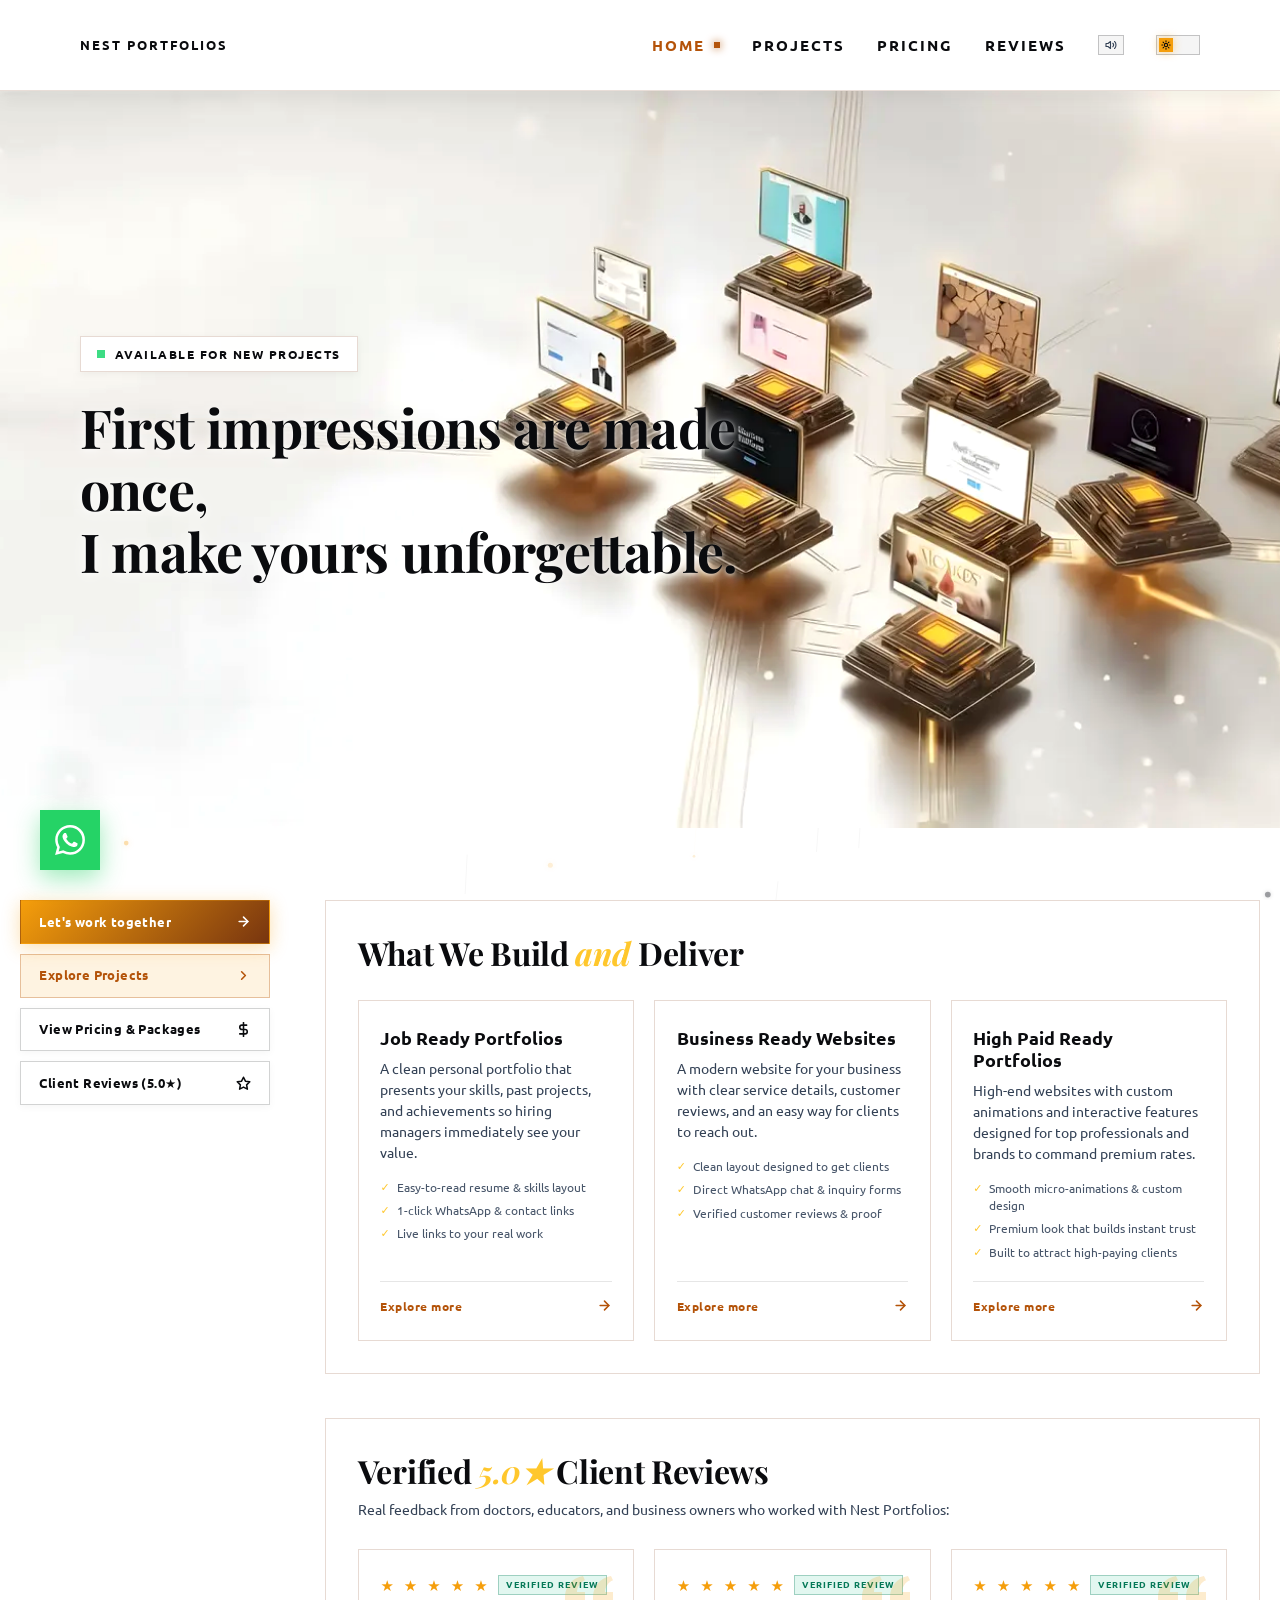
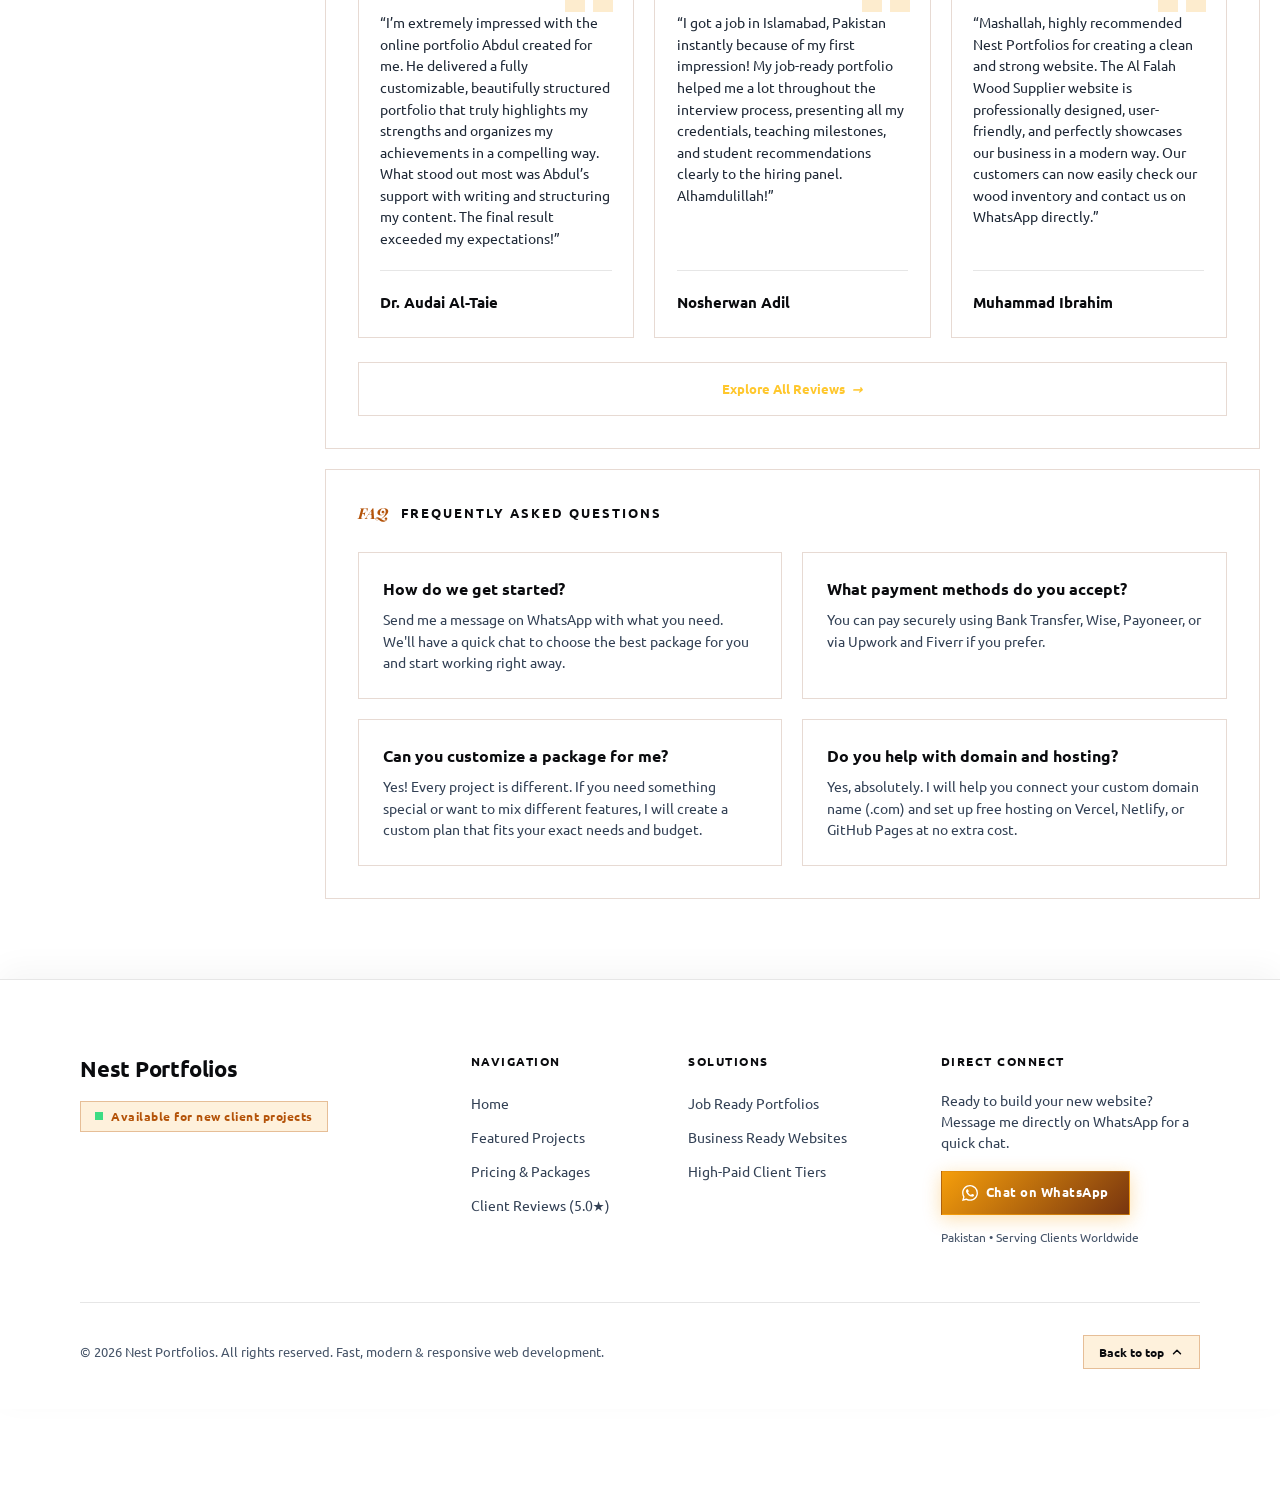
==== commit 33057ff8: "kohgdfsd" ====
--- a/index.html
+++ b/index.html
@@ -164,7 +164,7 @@
         <!-- ─ Hero Header (With Animated 3D Platform Sequence) ─ -->
         <section class="about-page-hero about-page-hero--has-bg" id="heroSection">
             <div class="about-hero-bg-backdrop" aria-hidden="true">
-                <img src="assets/hero_anim/frame_001.jpg" alt="" class="about-hero-bg-img" id="heroStaticPoster">
+                <img src="assets/hero_anim/frame_001.webp" alt="3D Platform Hero Background" class="about-hero-bg-img" id="heroStaticPoster" width="1280" height="720" fetchpriority="high">
                 <canvas id="heroAnimCanvas" class="about-hero-anim-canvas"></canvas>
                 <div class="about-hero-bg-overlay"></div>
             </div>
@@ -616,8 +616,8 @@
             }
         })();
     </script>
-    <script src="js/hero-anim.js?v=2.0"></script>
+    <script src="js/hero-anim.js?v=2.1"></script>
     <script src="js/storm.js?v=3.0"></script>
 </body>
 
-</html>
+</html>
--- a/css/style.css
+++ b/css/style.css
@@ -0,0 +1,5126 @@
+/* ============================================
+   NEST PORTFOLIOS
+   Full-viewport slideshow, robin-noguier.com style
+   ============================================ */
+
+@import url('https://fonts.googleapis.com/css2?family=Ubuntu:ital,wght@0,300;0,400;0,500;0,700;1,300;1,400;1,700&family=Playfair+Display:ital,wght@0,400;0,600;0,700;1,400&display=swap');
+
+:root {
+    /* ═══ BRAND COLORS: ELECTRIC GOLDEN, ELECTRIC BROWN, ELECTRIC WHITE, ELECTRIC BLACK ═══ */
+    --electric-white: #ffffff;
+    --electric-white-lum: #fdfbf7;
+    --electric-black: #0a0b0e;
+    --electric-black-surface: #121319;
+    --electric-black-sub: #1f2937;
+
+    --electric-gold: #f59e0b;
+    --electric-gold-bright: #ffc72c;
+    --electric-gold-glow: rgba(245, 158, 11, 0.32);
+    --electric-gold-soft: rgba(245, 158, 11, 0.12);
+
+    --electric-brown: #78350f;
+    --electric-brown-light: #92400e;
+    --electric-brown-deep: #5c2c10;
+    --electric-brown-glow: rgba(120, 53, 15, 0.2);
+    --electric-brown-soft: rgba(120, 53, 15, 0.08);
+
+    /* Theme bindings: Electric Black Storm Palette */
+    --bg: #07080b;
+    --text-primary: #ffffff;
+    --text-secondary: #cbd5e1;
+    --text-muted: #94a3b8;
+    --card-bg: rgba(255, 255, 255, 0.035);
+    --card-border: rgba(255, 255, 255, 0.16);
+    --surface-elevated: rgba(255, 255, 255, 0.045);
+    --accent: var(--electric-gold);
+    --accent-light: var(--electric-gold-bright);
+    --accent-brown: #d97706;
+    --white: #ffffff;
+    --text-dim: #94a3b8;
+    --nav-h: 90px;
+    --pad: 6.25vw;
+    --font: 'Ubuntu', system-ui, sans-serif;
+    --serif: 'Playfair Display', Georgia, serif;
+    --vh: 1vh;
+    --slide-step: calc(var(--vh, 1vh) * 70);
+}
+
+/* ── Reset: Flat Corners (No rounded corners across whole website) ── */
+*,
+*::before,
+*::after {
+    margin: 0;
+    padding: 0;
+    box-sizing: border-box;
+    -webkit-font-smoothing: antialiased;
+    -moz-osx-font-smoothing: grayscale;
+    text-rendering: optimizeLegibility;
+    -webkit-tap-highlight-color: transparent;
+    border-radius: 0 !important;
+}
+
+html {
+    touch-action: manipulation;
+    overflow: hidden;
+    height: 100%;
+}
+
+html.page-scrollable {
+    touch-action: auto;
+    overflow-y: auto !important;
+    overflow-x: hidden !important;
+    height: auto !important;
+}
+
+body {
+    font-family: var(--font);
+    background: var(--bg);
+    color: var(--text-primary);
+    width: 100%;
+    height: 100%;
+    overflow: hidden;
+    overscroll-behavior: none;
+    line-height: 1;
+    position: relative;
+}
+
+body.page-scrollable {
+    overflow-y: auto !important;
+    overflow-x: hidden !important;
+    height: auto !important;
+    min-height: 100vh;
+    overscroll-behavior: auto;
+    line-height: 1.5;
+    padding-top: var(--nav-h);
+    color: var(--electric-black);
+}
+
+/* ══════════════════════════════════════════
+   ELECTRIC BLACK STORM CANVAS BACKGROUND
+   ══════════════════════════════════════════ */
+#electricStormCanvas {
+    position: fixed;
+    top: 0;
+    left: 0;
+    width: 100vw;
+    height: 100vh;
+    pointer-events: none;
+    z-index: 0;
+}
+
+a {
+    color: inherit;
+    text-decoration: none;
+}
+
+ul,
+ol {
+    list-style: none;
+}
+
+img {
+    display: block;
+    max-width: 100%;
+}
+
+button {
+    background: none;
+    border: none;
+    color: inherit;
+    font: inherit;
+    cursor: pointer;
+}
+
+::selection {
+    background: #acacac;
+}
+
+/* ══════════════════════════════════════════
+   HIGH-PERFORMANCE BRAND PRELOADER (Fast UX)
+   ══════════════════════════════════════════ */
+.preloader {
+    position: fixed;
+    inset: 0;
+    z-index: 99999;
+    background: #06070b;
+    display: flex;
+    flex-direction: column;
+    align-items: center;
+    justify-content: center;
+    padding: 2rem;
+    text-align: center;
+    overflow: hidden;
+    opacity: 1;
+    visibility: visible;
+    transition: opacity 0.4s cubic-bezier(0.16, 1, 0.3, 1),
+                visibility 0.4s cubic-bezier(0.16, 1, 0.3, 1),
+                transform 0.4s cubic-bezier(0.16, 1, 0.3, 1);
+}
+
+.preloader.done {
+    opacity: 0;
+    visibility: hidden;
+    transform: scale(1.03);
+    pointer-events: none;
+}
+
+.pl-glow {
+    position: absolute;
+    width: 460px;
+    height: 460px;
+    border-radius: 50%;
+    background: radial-gradient(circle, rgba(245, 158, 11, 0.18) 0%, rgba(120, 53, 15, 0.08) 45%, transparent 70%);
+    filter: blur(40px);
+    pointer-events: none;
+    animation: plGlowPulse 2.4s ease-in-out infinite alternate;
+}
+
+@keyframes plGlowPulse {
+    0% { transform: scale(0.9); opacity: 0.6; }
+    100% { transform: scale(1.15); opacity: 0.95; }
+}
+
+.pl-content {
+    position: relative;
+    z-index: 2;
+    display: flex;
+    flex-direction: column;
+    align-items: center;
+    max-width: 420px;
+    width: 100%;
+}
+
+/* Luxury Monogram Badge */
+.pl-brand-badge {
+    position: relative;
+    width: 76px;
+    height: 76px;
+    margin-bottom: 1.5rem;
+    display: flex;
+    align-items: center;
+    justify-content: center;
+}
+
+.pl-badge-ring {
+    position: absolute;
+    inset: 0;
+    border: 1px solid rgba(245, 158, 11, 0.35);
+    background: rgba(14, 17, 25, 0.65);
+    backdrop-filter: blur(12px);
+    -webkit-backdrop-filter: blur(12px);
+    box-shadow: 0 0 25px rgba(245, 158, 11, 0.15), inset 0 1px 0 rgba(255, 255, 255, 0.15);
+}
+
+.pl-badge-ring--pulse {
+    inset: -6px;
+    border-color: rgba(245, 158, 11, 0.2);
+    background: transparent;
+    animation: plRingPulse 1.8s ease-in-out infinite;
+}
+
+@keyframes plRingPulse {
+    0% { transform: scale(0.96); opacity: 0.3; }
+    50% { transform: scale(1.06); opacity: 0.8; }
+    100% { transform: scale(0.96); opacity: 0.3; }
+}
+
+.pl-monogram {
+    position: relative;
+    z-index: 2;
+    font-family: var(--serif);
+    font-size: 26px;
+    font-weight: 700;
+    letter-spacing: 2px;
+    background: linear-gradient(135deg, #ffffff 20%, var(--electric-gold-bright) 70%, var(--electric-gold) 100%);
+    -webkit-background-clip: text;
+    background-clip: text;
+    color: transparent;
+    text-shadow: 0 0 20px rgba(245, 158, 11, 0.4);
+}
+
+/* Brand Meta */
+.pl-brand-meta {
+    margin-bottom: 2rem;
+    text-align: center;
+}
+
+.pl-brand-title {
+    display: block;
+    font-family: var(--font);
+    font-size: clamp(1.25rem, 3.5vw, 1.55rem);
+    font-weight: 700;
+    letter-spacing: 4px;
+    color: #ffffff;
+    text-transform: uppercase;
+    margin-bottom: 0.35rem;
+}
+
+.pl-brand-title em {
+    font-style: normal;
+    color: var(--electric-gold);
+    font-weight: 800;
+}
+
+.pl-brand-subtitle {
+    display: block;
+    font-size: 11.5px;
+    letter-spacing: 2.5px;
+    text-transform: uppercase;
+    color: #94a3b8;
+    font-weight: 500;
+}
+
+/* Fast Precision Progress Meter */
+.pl-meter-box {
+    width: 100%;
+    max-width: 320px;
+}
+
+.pl-meter-track {
+    width: 100%;
+    height: 3px;
+    background: rgba(255, 255, 255, 0.08);
+    position: relative;
+    overflow: hidden;
+    margin-bottom: 0.75rem;
+}
+
+.pl-meter-fill {
+    width: 0%;
+    height: 100%;
+    background: linear-gradient(90deg, #d97706 0%, #fbbf24 60%, #ffffff 100%);
+    box-shadow: 0 0 12px rgba(251, 191, 36, 0.6);
+    transition: width 0.06s linear;
+}
+
+.pl-meter-labels {
+    display: flex;
+    align-items: center;
+    justify-content: space-between;
+    font-size: 11px;
+    font-family: var(--font);
+    letter-spacing: 1.5px;
+    font-weight: 600;
+}
+
+.pl-meter-status {
+    color: #94a3b8;
+    text-transform: uppercase;
+}
+
+.pl-meter-counter {
+    color: var(--electric-gold-bright);
+    font-variant-numeric: tabular-nums;
+}
+
+
+/* ══════════════════════════════════════════
+   APP CONTAINER
+   ══════════════════════════════════════════ */
+.app {
+    position: fixed;
+    inset: 0;
+    overflow: hidden;
+}
+
+/* ══════════════════════════════════════════
+   TOP NAV BAR
+   ══════════════════════════════════════════ */
+.topbar {
+    position: absolute;
+    top: 0;
+    left: 0;
+    width: 100%;
+    z-index: 20;
+    padding: 0 var(--pad);
+}
+
+.topbar__inner {
+    display: flex;
+    align-items: center;
+    justify-content: space-between;
+    height: var(--nav-h);
+}
+
+.topbar__name {
+    font-family: var(--font);
+    font-size: 13px;
+    font-weight: 700;
+    letter-spacing: 2px;
+    text-transform: uppercase;
+    color: #ffffff;
+    text-shadow: 0 2px 14px rgba(0, 0, 0, 0.7);
+    transition: opacity 0.3s, color 0.3s;
+}
+
+.topbar__link {
+    font-family: var(--font);
+    font-size: 15px;
+    font-weight: 700;
+    letter-spacing: 2px;
+    text-transform: uppercase;
+    color: #ffffff;
+    text-shadow: 0 2px 14px rgba(0, 0, 0, 0.7);
+    transition: opacity 0.3s, color 0.3s;
+}
+
+.topbar__name:hover,
+.topbar__link:hover {
+    color: var(--electric-gold-bright);
+    opacity: 1;
+}
+
+.topbar__right {
+    display: flex;
+    align-items: center;
+    gap: 2rem;
+}
+
+.topbar__link {
+    display: inline-flex;
+    align-items: center;
+    gap: 0.5em;
+}
+
+.topbar__link svg {
+    transition: transform 0.2s ease-in-out;
+}
+
+.topbar__link:hover svg {
+    transform: translateX(4px);
+}
+
+/* ── Projects Showcase Topbar Overrides (over unique slide colors) ── */
+.app .topbar .topbar__name,
+.app .topbar .topbar__link {
+    color: #ffffff;
+    text-shadow: 0 1px 12px rgba(0, 0, 0, 0.45);
+}
+
+.app .topbar .topbar__name:hover,
+.app .topbar .topbar__link:hover {
+    color: var(--electric-gold-bright);
+    opacity: 1;
+}
+
+.app .topbar .topbar__link.active {
+    color: var(--electric-gold-bright);
+}
+
+.app .topbar .topbar__link.active::after {
+    content: '';
+    display: inline-block;
+    width: 6px;
+    height: 6px;
+    border-radius: 50%;
+    background: var(--electric-gold-bright);
+    box-shadow: 0 0 8px var(--electric-gold-bright);
+    margin-left: 3px;
+}
+
+.app .topbar-nav-pill {
+    background: rgba(255, 255, 255, 0.14);
+    border: 1px solid rgba(255, 255, 255, 0.35);
+    color: #ffffff;
+    backdrop-filter: blur(8px);
+    -webkit-backdrop-filter: blur(8px);
+}
+
+.app .topbar-nav-pill:hover {
+    background: var(--electric-gold-bright);
+    color: var(--electric-black);
+    border-color: var(--electric-gold-bright);
+    box-shadow: 0 4px 18px var(--electric-gold-glow);
+}
+
+.app .hamburger span {
+    background: #ffffff;
+}
+
+/* ══════════════════════════════════════════
+   ACTIVE FILTER BADGE (Appears when filtered via About)
+   ══════════════════════════════════════════ */
+.active-filter-badge {
+    display: inline-flex;
+    align-items: center;
+    gap: 8px;
+    background: #ffffff;
+    border: 1px solid rgba(184, 134, 11, 0.45);
+    backdrop-filter: blur(16px);
+    -webkit-backdrop-filter: blur(16px);
+    border-radius: 100px;
+    padding: 6px 12px 6px 14px;
+    box-shadow: 0 4px 16px rgba(0, 0, 0, 0.06);
+    animation: badgePop 0.3s cubic-bezier(0.16, 1, 0.3, 1);
+}
+
+@keyframes badgePop {
+    from {
+        opacity: 0;
+        transform: translateY(-6px) scale(0.95);
+    }
+
+    to {
+        opacity: 1;
+        transform: translateY(0) scale(1);
+    }
+}
+
+.active-filter-badge__icon {
+    font-size: 13px;
+    line-height: 1;
+}
+
+.active-filter-badge__label {
+    font-family: var(--font);
+    font-size: 11px;
+    font-weight: 700;
+    letter-spacing: 1px;
+    text-transform: uppercase;
+    color: var(--electric-brown-light);
+}
+
+.active-filter-badge__clear {
+    background: rgba(0, 0, 0, 0.07);
+    border: none;
+    color: #111827;
+    width: 20px;
+    height: 20px;
+    border-radius: 50%;
+    display: inline-flex;
+    align-items: center;
+    justify-content: center;
+    cursor: pointer;
+    margin-left: 2px;
+    transition: all 0.2s;
+    padding: 0;
+}
+
+.active-filter-badge__clear:hover {
+    background: #e63946;
+    color: #fff;
+    transform: scale(1.1);
+}
+
+/* ══════════════════════════════════════════
+   SLIDE CATEGORY TAGS & BADGES
+   ══════════════════════════════════════════ */
+.slide-cat-tags {
+    display: flex;
+    flex-wrap: wrap;
+    gap: 6px;
+    margin-bottom: 0.75rem;
+}
+
+.slide-cat-badge {
+    font-size: 10.5px;
+    font-weight: 700;
+    letter-spacing: 1.2px;
+    text-transform: uppercase;
+    padding: 3.5px 10px;
+    border-radius: 100px;
+    backdrop-filter: blur(10px);
+    -webkit-backdrop-filter: blur(10px);
+}
+
+.slide-cat-badge.badge-job-ready {
+    color: #38bdf8;
+    background: rgba(56, 189, 248, 0.12);
+    border: 1px solid rgba(56, 189, 248, 0.3);
+}
+
+.slide-cat-badge.badge-business-ready {
+    color: #34d399;
+    background: rgba(52, 211, 153, 0.12);
+    border: 1px solid rgba(52, 211, 153, 0.3);
+}
+
+.slide-cat-badge.badge-high-paid {
+    color: var(--accent);
+    background: rgba(232, 197, 71, 0.12);
+    border: 1px solid rgba(232, 197, 71, 0.3);
+}
+
+/* Slide filtering utility */
+.slide.slide--filtered-out {
+    display: none !important;
+}
+
+.bg-panel.bg--filtered-out {
+    display: none !important;
+}
+
+/* ══════════════════════════════════════════
+   CONTACT TO WHATSAPP ANIMATED ARROW OVERLAY
+   ══════════════════════════════════════════ */
+.contact-arrow-svg {
+    position: fixed;
+    inset: 0;
+    width: 100vw;
+    height: 100vh;
+    pointer-events: none;
+    z-index: 999;
+    opacity: 0;
+    transition: opacity 0.35s cubic-bezier(0.16, 1, 0.3, 1);
+    overflow: visible;
+}
+
+.contact-arrow-svg.is-active {
+    opacity: 1;
+}
+
+.contact-arrow-glow-path {
+    fill: none;
+    stroke: #25d366;
+    stroke-width: 7px;
+    stroke-opacity: 0.28;
+    filter: blur(4px);
+}
+
+.contact-arrow-path {
+    fill: none;
+    stroke: url(#arrowGrad);
+    stroke-width: 2.5px;
+    stroke-dasharray: 8 10;
+    animation: contactArrowFlow 0.8s linear infinite;
+}
+
+@keyframes contactArrowFlow {
+    from {
+        stroke-dashoffset: 36;
+    }
+
+    to {
+        stroke-dashoffset: 0;
+    }
+}
+
+.contact-arrow-traveller {
+    transform-origin: center;
+    transition: opacity 0.1s linear;
+}
+
+/* ══════════════════════════════════════════
+   VERTICAL PAGINATION (Right Edge)
+   ══════════════════════════════════════════ */
+.pagination {
+    position: absolute;
+    right: 40px;
+    top: 50%;
+    transform: translateY(-50%);
+    display: flex;
+    flex-direction: column;
+    align-items: flex-end;
+    gap: 15px;
+    z-index: 20;
+    pointer-events: none;
+    /* Let wrappers handle pointer events */
+}
+
+.dot-wrapper {
+    display: flex;
+    align-items: center;
+    gap: 15px;
+    cursor: pointer;
+    pointer-events: auto;
+}
+
+.dot-label {
+    font-family: var(--font);
+    font-size: 12px;
+    font-weight: 700;
+    letter-spacing: 2px;
+    text-transform: uppercase;
+    color: #ffffff;
+    text-shadow: 0 1px 8px rgba(0, 0, 0, 0.45);
+    opacity: 0;
+    transform: translateX(10px);
+    transition: all 0.3s cubic-bezier(0.16, 1, 0.3, 1);
+}
+
+.dot-wrapper:hover .dot-label,
+.dot-wrapper.active .dot-label {
+    opacity: 1;
+    transform: translateX(0);
+}
+
+.dot {
+    width: 4px;
+    height: 4px;
+    background: rgba(255, 255, 255, 0.4);
+    border-radius: 4px;
+    transition: all 0.3s cubic-bezier(0.16, 1, 0.3, 1);
+    /* keep the dot horizontally centered relative to the tall pill */
+    margin-right: 0;
+}
+
+.dot-wrapper:hover .dot {
+    background: var(--electric-gold-bright);
+}
+
+.dot-wrapper.active .dot {
+    background: var(--electric-gold-bright);
+    box-shadow: 0 0 10px var(--electric-gold-bright);
+    height: 16px;
+}
+
+/* ══════════════════════════════════════════
+   SLIDES LAYER (Contains BG + Draggable Slider)
+   ══════════════════════════════════════════ */
+.slides-layer {
+    position: absolute;
+    inset: 0;
+    z-index: 5;
+    overflow: hidden;
+    clip-path: inset(0 0 0 100%);
+}
+
+.slides-layer.revealed {
+    clip-path: inset(0 0 0 0);
+    transition: clip-path 1s cubic-bezier(0.77, 0, 0.175, 1);
+}
+
+/* ── Background colours (one per slide, stacked) ── */
+.bg-stack {
+    position: absolute;
+    inset: 0;
+    background: transparent;
+}
+
+.bg-panel {
+    position: absolute;
+    inset: 0;
+    opacity: 0;
+    transition: opacity 0.7s ease;
+}
+
+.bg-panel.active {
+    opacity: 0.94;
+}
+
+/* ── Slider (draggable track of 80vh vertical slides) ── */
+.slider {
+    position: absolute;
+    inset: 0;
+    cursor: grab;
+    user-select: none;
+    -webkit-user-select: none;
+    touch-action: none;
+}
+
+.slider:active,
+.slider.dragging {
+    cursor: grabbing;
+}
+
+.track {
+    display: flex;
+    flex-direction: column;
+    height: 100%;
+    will-change: transform;
+    padding-top: calc(var(--vh, 1vh) * 50 - var(--slide-step) / 2);
+    padding-bottom: calc(var(--vh, 1vh) * 50 - var(--slide-step) / 2);
+}
+
+.slide {
+    flex: 0 0 var(--slide-step);
+    width: 100%;
+    height: var(--slide-step);
+    margin: 0;
+    position: relative;
+    padding: 0 var(--pad);
+    z-index: 1;
+    overflow: visible;
+    transition: z-index 0.6s step-end;
+}
+
+.slide.active {
+    z-index: 10;
+    transition: z-index 0s;
+}
+
+/* ── Slide Inner Layout (Split Screen + Peek Effect) ── */
+.slide-inner {
+    display: flex;
+    align-items: center;
+    justify-content: space-between;
+    width: 100%;
+    height: 100%;
+    /* Default inactive state: scaled down and dimmed */
+    transform: scale(0.85);
+    opacity: 0.3;
+    transition: transform 0.8s cubic-bezier(0.16, 1, 0.3, 1),
+        opacity 0.8s cubic-bezier(0.16, 1, 0.3, 1);
+}
+
+/* Active slide becomes full size and bright */
+.slide.active .slide-inner {
+    transform: scale(1);
+    opacity: 1;
+}
+
+/* ─ Left: Text Content ─ */
+.slide-text {
+    width: 40%;
+    padding-right: 5vw;
+    display: flex;
+    flex-direction: column;
+    align-items: flex-start;
+}
+
+.slide-title {
+    font-family: var(--serif);
+    font-size: clamp(3rem, 8vw, 8rem);
+    font-weight: 700;
+    color: #ffffff;
+    line-height: 1.05;
+    letter-spacing: -0.01em;
+    margin-bottom: 1.5rem;
+    text-shadow: 0 2px 24px rgba(0, 0, 0, 0.4);
+    opacity: 0;
+    transform: translateY(30px);
+    transition: opacity 0.8s cubic-bezier(0.16, 1, 0.3, 1),
+        transform 0.8s cubic-bezier(0.16, 1, 0.3, 1);
+}
+
+/* Delay title transition to happen as the slide snaps */
+.slide.active .slide-title {
+    opacity: 1;
+    transform: translateY(0);
+}
+
+.slide-desc {
+    font-family: var(--font);
+    font-size: clamp(16px, 1.5vw, 18px);
+    font-weight: 400;
+    line-height: 1.6;
+    color: rgba(255, 255, 255, 0.88);
+    text-shadow: 0 1px 12px rgba(0, 0, 0, 0.3);
+    max-width: 450px;
+    margin-bottom: 2.5rem;
+    opacity: 0;
+    transform: translateY(30px);
+    transition: opacity 0.8s cubic-bezier(0.16, 1, 0.3, 1) 0.1s,
+        transform 0.8s cubic-bezier(0.16, 1, 0.3, 1) 0.1s;
+}
+
+.slide.active .slide-desc {
+    opacity: 1;
+    transform: translateY(0);
+}
+
+.slide-link {
+    font-family: var(--font);
+    font-size: 14px;
+    font-weight: 700;
+    letter-spacing: 2px;
+    text-transform: uppercase;
+    color: var(--electric-gold-bright);
+    display: inline-flex;
+    align-items: center;
+    gap: 0.8em;
+    pointer-events: auto;
+    transition: opacity 0.3s, color 0.3s;
+    opacity: 0;
+    transform: translateY(30px);
+    transition: opacity 0.8s cubic-bezier(0.16, 1, 0.3, 1) 0.2s,
+        transform 0.8s cubic-bezier(0.16, 1, 0.3, 1) 0.2s;
+}
+
+.slide.active .slide-link {
+    opacity: 1;
+    transform: translateY(0);
+}
+
+.slide-link:hover {
+    color: #ffffff;
+    text-shadow: 0 0 14px var(--electric-gold-bright);
+}
+
+.slide-link svg {
+    transition: transform 0.2s ease-in-out;
+}
+
+.slide-link:hover svg {
+    transform: translateX(4px);
+}
+
+/* ─ Right: 3D Perspective Mockup ─ */
+.slide-visuals {
+    width: 60%;
+    height: 100%;
+    position: relative;
+    /* 3D perspective context */
+    perspective: 1800px;
+    perspective-origin: 50% 50%;
+    display: flex;
+    align-items: center;
+    justify-content: center;
+}
+
+.mockup-wrap {
+    width: 100%;
+    max-width: 800px;
+    animation: slowFloat 6s ease-in-out infinite;
+}
+
+@keyframes slowFloat {
+    0% {
+        transform: translateY(0);
+    }
+
+    50% {
+        transform: translateY(-12px);
+    }
+
+    100% {
+        transform: translateY(0);
+    }
+}
+
+.mockup {
+    position: relative;
+    width: 100%;
+    aspect-ratio: 16 / 10;
+    border: 5px solid;
+    border-radius: 8px;
+    background: #111;
+    /* 3D tilt — perspective view */
+    transform: rotateX(12deg) rotateY(-8deg) rotateZ(1deg);
+    transform-style: preserve-3d;
+    -webkit-transform-style: preserve-3d;
+    box-shadow:
+        0 20px 48px rgba(0, 0, 0, 0.12),
+        0 8px 20px rgba(0, 0, 0, 0.06),
+        inset 0 0 0 1px rgba(0, 0, 0, 0.08);
+    transition: transform 0.65s cubic-bezier(0.2, 0.8, 0.2, 1),
+        box-shadow 0.65s cubic-bezier(0.2, 0.8, 0.2, 1);
+    will-change: transform;
+}
+
+/* For standard mockups without flip */
+.mockup:not(.has-flip) {
+    overflow: hidden;
+}
+
+/* Glass reflection overlay for mockups without flip */
+.mockup:not(.has-flip)::after {
+    content: '';
+    position: absolute;
+    inset: 0;
+    background: linear-gradient(135deg,
+            rgba(255, 255, 255, 0.12) 0%,
+            transparent 40%,
+            transparent 60%,
+            rgba(255, 255, 255, 0.04) 100%);
+    pointer-events: none;
+    z-index: 2;
+}
+
+/* Hover on slides without flip */
+.slide:hover .mockup:not(.has-flip) {
+    transform: rotateX(8deg) rotateY(-5deg) rotateZ(0.5deg) scale(1.02);
+    box-shadow:
+        0 28px 60px rgba(0, 0, 0, 0.16),
+        0 10px 24px rgba(0, 0, 0, 0.08),
+        inset 0 0 0 1px rgba(0, 0, 0, 0.1);
+}
+
+.mockup img {
+    width: 100%;
+    height: 100%;
+    object-fit: cover;
+    pointer-events: none;
+    display: block;
+}
+
+/* ══════════════════════════════════════════
+   3D CARD FLIP MOCKUP & REVIEWS
+   ══════════════════════════════════════════ */
+.mockup-wrap:hover {
+    animation-play-state: paused;
+}
+
+.mockup.has-flip {
+    cursor: pointer;
+    perspective: 1400px;
+    -webkit-perspective: 1400px;
+}
+
+.mockup-flipper {
+    position: absolute;
+    inset: 0;
+    width: 100%;
+    height: 100%;
+    transform-style: preserve-3d;
+    -webkit-transform-style: preserve-3d;
+    transition: transform 0.65s cubic-bezier(0.2, 0.8, 0.2, 1);
+    will-change: transform;
+}
+
+/* Front & Back faces */
+.mockup-front,
+.mockup-back {
+    position: absolute;
+    inset: 0;
+    width: 100%;
+    height: 100%;
+    border-radius: 3px;
+    backface-visibility: hidden;
+    -webkit-backface-visibility: hidden;
+    transform-style: flat;
+    -webkit-transform-style: flat;
+}
+
+/* Front Face */
+.mockup-front {
+    transform: rotateY(0deg) translateZ(2px);
+    -webkit-transform: rotateY(0deg) translateZ(2px);
+}
+
+.mockup-front img {
+    width: 100%;
+    height: 100%;
+    object-fit: cover;
+    display: block;
+    border-radius: 3px;
+    pointer-events: none;
+}
+
+.mockup-front .mockup-reflection {
+    position: absolute;
+    inset: 0;
+    background: linear-gradient(135deg,
+            rgba(255, 255, 255, 0.09) 0%,
+            transparent 40%,
+            transparent 60%,
+            rgba(255, 255, 255, 0.03) 100%);
+    pointer-events: none;
+    border-radius: 3px;
+}
+
+/* Front interactive hint badge */
+.review-hint-badge {
+    position: absolute;
+    bottom: 12px;
+    right: 12px;
+    background: rgba(255, 255, 255, 0.94);
+    backdrop-filter: blur(10px);
+    -webkit-backdrop-filter: blur(10px);
+    border: 1px solid rgba(0, 0, 0, 0.12);
+    border-radius: 100px;
+    padding: 6px 12px;
+    display: inline-flex;
+    align-items: center;
+    gap: 6px;
+    font-family: var(--font);
+    font-size: 11px;
+    font-weight: 700;
+    letter-spacing: 0.5px;
+    color: #111827;
+    box-shadow: 0 4px 16px rgba(0, 0, 0, 0.1);
+    transition: opacity 0.3s ease, transform 0.3s ease;
+    pointer-events: none;
+}
+
+.review-hint-star {
+    color: #ffc83b;
+    font-size: 12px;
+    line-height: 1;
+    text-shadow: 0 0 6px rgba(255, 200, 59, 0.5);
+}
+
+.review-hint-icon {
+    opacity: 0.75;
+    transition: transform 0.3s ease;
+}
+
+/* Back Face */
+.mockup-back {
+    transform: rotateY(180deg) translateZ(2px);
+    -webkit-transform: rotateY(180deg) translateZ(2px);
+    background: #0e1117;
+    border-radius: 3px;
+}
+
+/* ── Smooth, Immediate Card Flip Trigger ── */
+.mockup-wrap:hover .mockup.has-flip,
+.mockup.has-flip:hover,
+.mockup.has-flip.is-flipped,
+.slide:hover .mockup.has-flip:hover,
+.slide:hover .mockup.has-flip.is-flipped {
+    transform: rotateX(2deg) rotateY(0deg) rotateZ(0deg) scale(1.025);
+    box-shadow:
+        0 30px 80px rgba(0, 0, 0, 0.7),
+        0 12px 30px rgba(0, 0, 0, 0.45),
+        inset 0 0 0 1px rgba(255, 255, 255, 0.12);
+}
+
+.mockup-wrap:hover .mockup.has-flip .mockup-flipper,
+.mockup.has-flip:hover .mockup-flipper,
+.mockup.has-flip.is-flipped .mockup-flipper,
+.slide:hover .mockup.has-flip:hover .mockup-flipper,
+.slide:hover .mockup.has-flip.is-flipped .mockup-flipper {
+    transform: rotateY(180deg);
+    -webkit-transform: rotateY(180deg);
+}
+
+.mockup-wrap:hover .review-hint-badge,
+.mockup.has-flip:hover .review-hint-badge,
+.mockup.has-flip.is-flipped .review-hint-badge {
+    opacity: 0;
+    transform: scale(0.85);
+}
+
+/* ── Review Card Styling ── */
+.review-card {
+    position: relative;
+    width: 100%;
+    height: 100%;
+    display: flex;
+    flex-direction: column;
+    justify-content: space-between;
+    padding: clamp(16px, 2.6vw, 30px) clamp(18px, 3vw, 32px);
+    background: none !important;
+    background-color: transparent !important;
+    background-image: none !important;
+    backdrop-filter: none !important;
+    -webkit-backdrop-filter: none !important;
+    box-shadow: none !important;
+    color: var(--white);
+    box-sizing: border-box;
+    border-radius: 3px;
+    text-align: left;
+    transform-style: flat;
+}
+
+.review-card__quote-mark {
+    position: absolute;
+    right: 20px;
+    top: 20px;
+    width: 72px;
+    height: 72px;
+    color: rgba(255, 255, 255, 0.04);
+    pointer-events: none;
+    z-index: 1;
+}
+
+/* Review Header */
+.review-card__header {
+    display: flex;
+    align-items: center;
+    justify-content: space-between;
+    gap: 12px;
+    z-index: 2;
+    flex-shrink: 0;
+}
+
+.review-card__stars {
+    display: flex;
+    gap: 3px;
+    color: #ffc83b;
+    font-size: clamp(14px, 1.4vw, 17px);
+    line-height: 1;
+    text-shadow: 0 0 8px rgba(255, 200, 59, 0.5);
+}
+
+.review-card__badge {
+    font-family: var(--font);
+    font-size: 9.5px;
+    font-weight: 700;
+    letter-spacing: 1.5px;
+    text-transform: uppercase;
+    color: rgba(255, 255, 255, 0.65);
+    background: rgba(255, 255, 255, 0.06);
+    border: 1px solid rgba(255, 255, 255, 0.1);
+    padding: 4px 10px;
+    border-radius: 100px;
+    display: inline-flex;
+    align-items: center;
+    gap: 5px;
+}
+
+.review-card__badge::before {
+    content: '';
+    display: inline-block;
+    width: 6px;
+    height: 6px;
+    border-radius: 50%;
+    background: #25d366;
+    box-shadow: 0 0 6px rgba(37, 211, 102, 0.6);
+}
+
+/* Review Body */
+.review-card__body {
+    flex: 1;
+    display: flex;
+    align-items: center;
+    margin: 10px 0;
+    overflow-y: auto;
+    overscroll-behavior: contain;
+    padding-right: 6px;
+    z-index: 2;
+    scrollbar-width: thin;
+    scrollbar-color: rgba(255, 255, 255, 0.25) transparent;
+}
+
+.review-card__body::-webkit-scrollbar {
+    width: 3px;
+}
+
+.review-card__body::-webkit-scrollbar-track {
+    background: transparent;
+}
+
+.review-card__body::-webkit-scrollbar-thumb {
+    background: rgba(255, 255, 255, 0.25);
+    border-radius: 4px;
+}
+
+.review-card__text {
+    font-family: var(--font);
+    font-size: clamp(12px, 1.22vw, 14.5px);
+    font-weight: 400;
+    line-height: 1.58;
+    color: rgba(255, 255, 255, 0.92);
+    letter-spacing: 0.1px;
+}
+
+/* Review Footer */
+.review-card__footer {
+    display: flex;
+    align-items: center;
+    gap: 12px;
+    padding-top: 10px;
+    border-top: 1px solid rgba(255, 255, 255, 0.08);
+    z-index: 2;
+    flex-shrink: 0;
+}
+
+.reviewer-avatar {
+    width: clamp(34px, 3.2vw, 42px);
+    height: clamp(34px, 3.2vw, 42px);
+    border-radius: 50%;
+    background: var(--avatar-grad, linear-gradient(135deg, rgba(255, 255, 255, 0.2), rgba(255, 255, 255, 0.06)));
+    border: 1.5px solid rgba(255, 255, 255, 0.22);
+    display: flex;
+    align-items: center;
+    justify-content: center;
+    font-family: var(--font);
+    font-weight: 700;
+    font-size: clamp(12px, 1.1vw, 14px);
+    letter-spacing: 0.5px;
+    color: var(--white);
+    flex-shrink: 0;
+    box-shadow: 0 4px 12px rgba(0, 0, 0, 0.35);
+}
+
+.reviewer-meta {
+    display: flex;
+    flex-direction: column;
+    min-width: 0;
+}
+
+.reviewer-name {
+    font-family: var(--font);
+    font-size: clamp(13px, 1.25vw, 15px);
+    font-weight: 700;
+    color: var(--white);
+    line-height: 1.2;
+    white-space: nowrap;
+    overflow: hidden;
+    text-overflow: ellipsis;
+}
+
+.reviewer-role {
+    font-family: var(--font);
+    font-size: clamp(11px, 1.05vw, 12.5px);
+    font-weight: 500;
+    color: var(--accent);
+    margin-top: 2px;
+    white-space: nowrap;
+    overflow: hidden;
+    text-overflow: ellipsis;
+}
+
+/* ══════════════════════════════════════════
+   ABOUT OVERLAY
+   ══════════════════════════════════════════ */
+.about-overlay {
+    position: fixed;
+    inset: 0;
+    z-index: 30;
+    background: var(--bg);
+    overflow-y: auto;
+    padding: calc(var(--nav-h) + 2rem) var(--pad) 4rem;
+    transform: translateY(100%);
+    transition: transform 0.7s cubic-bezier(0.77, 0, 0.175, 1);
+}
+
+.about-overlay.open {
+    transform: translateY(0);
+}
+
+.about-close {
+    position: fixed;
+    top: 30px;
+    right: var(--pad);
+    z-index: 31;
+    font-size: 16px;
+    font-weight: 700;
+    letter-spacing: 2px;
+    text-transform: uppercase;
+    display: inline-flex;
+    align-items: center;
+    gap: 0.5em;
+    opacity: 0;
+    visibility: hidden;
+    transition: opacity 0.3s, visibility 0.3s;
+}
+
+.about-overlay.open~.topbar .about-close,
+.about-overlay.open .about-close {
+    opacity: 1;
+    visibility: visible;
+}
+
+.about-close:hover {
+    opacity: 0.65;
+}
+
+.about-body {
+    max-width: 680px;
+    padding-top: 2rem;
+}
+
+.about-body h2 {
+    font-family: var(--serif);
+    font-size: clamp(2rem, 4vw, 3.5rem);
+    font-weight: 700;
+    color: var(--accent);
+    line-height: 1.15;
+    margin-bottom: 2rem;
+}
+
+.about-body p {
+    font-size: 18px;
+    font-weight: 400;
+    line-height: 1.65;
+    color: rgba(255, 255, 255, 0.7);
+    margin-bottom: 1.5rem;
+}
+
+.about-body .hl {
+    color: var(--white);
+    font-weight: 500;
+}
+
+.about-skills {
+    margin-top: 3rem;
+}
+
+.about-skills h3 {
+    font-size: 16px;
+    font-weight: 700;
+    letter-spacing: 2px;
+    text-transform: uppercase;
+    color: var(--accent);
+    margin-bottom: 1.5rem;
+}
+
+.skills-grid {
+    display: grid;
+    grid-template-columns: repeat(2, 1fr);
+    gap: 2rem;
+}
+
+.skills-group h4 {
+    font-size: 14px;
+    font-weight: 600;
+    text-transform: uppercase;
+    letter-spacing: 1px;
+    margin-bottom: 0.75rem;
+}
+
+.skills-group ul {
+    display: flex;
+    flex-wrap: wrap;
+    gap: 0.5rem;
+}
+
+.skills-group li {
+    font-size: 13px;
+    font-weight: 500;
+    color: var(--accent);
+    background: rgba(232, 197, 71, 0.1);
+    padding: 0.3rem 0.75rem;
+    border-radius: 100px;
+}
+
+.about-cta {
+    margin-top: 3rem;
+    display: flex;
+    gap: 1rem;
+    flex-wrap: wrap;
+}
+
+.about-cta a {
+    display: inline-flex;
+    align-items: center;
+    gap: 0.5em;
+    font-size: 14px;
+    font-weight: 700;
+    letter-spacing: 2px;
+    text-transform: uppercase;
+    padding: 0.85rem 1.8rem;
+    border: 1px solid rgba(255, 255, 255, 0.2);
+    border-radius: 100px;
+    transition: all 0.3s;
+}
+
+.about-cta a:hover {
+    background: var(--accent);
+    border-color: var(--accent);
+    color: var(--bg);
+}
+
+/* ═══ ABOUT — redesigned (split layout) ═══ */
+.about-overlay {
+    background:
+        radial-gradient(900px 500px at 12% 8%, rgba(232, 197, 71, 0.10), transparent 60%),
+        radial-gradient(700px 500px at 95% 95%, rgba(120, 90, 255, 0.08), transparent 60%),
+        var(--bg);
+}
+
+.ab {
+    max-width: 1240px;
+    margin: 0 auto;
+    display: grid;
+    grid-template-columns: 260px minmax(0, 1fr);
+    gap: clamp(2rem, 3.5vw, 3.5rem);
+    align-items: start;
+}
+
+.ab-profile {
+    position: sticky;
+    top: 0;
+    padding-top: 1rem;
+}
+
+.ab-eyebrow {
+    display: inline-flex;
+    align-items: center;
+    gap: 0.6rem;
+    font-size: 12px;
+    font-weight: 700;
+    letter-spacing: 1.5px;
+    text-transform: uppercase;
+    padding: 0.5rem 1rem;
+    border-radius: 100px;
+    border: 1px solid rgba(120, 53, 15, 0.22);
+    background: rgba(255, 255, 255, 0.92);
+    color: var(--electric-black);
+    box-shadow: 0 2px 8px rgba(10, 11, 14, 0.05);
+}
+
+.ab-pulse {
+    width: 8px;
+    height: 8px;
+    border-radius: 50%;
+    background: #3ddc84;
+    box-shadow: 0 0 0 0 rgba(61, 220, 132, 0.6);
+    animation: abPulse 2s infinite;
+}
+
+@keyframes abPulse {
+    70% {
+        box-shadow: 0 0 0 10px rgba(61, 220, 132, 0);
+    }
+
+    100% {
+        box-shadow: 0 0 0 0 rgba(61, 220, 132, 0);
+    }
+}
+
+.ab-title {
+    font-family: var(--serif);
+    font-size: clamp(2.4rem, 4.6vw, 4.2rem);
+    line-height: 1.08;
+    font-weight: 700;
+    margin: 1.5rem 0 1.25rem;
+}
+
+.ab-title em {
+    font-style: italic;
+    background: linear-gradient(90deg, var(--accent), #ff9d5c);
+    -webkit-background-clip: text;
+    background-clip: text;
+    color: transparent;
+}
+
+.ab-lead {
+    font-size: 17px;
+    line-height: 1.65;
+    color: rgba(255, 255, 255, 0.65);
+    max-width: 440px;
+}
+
+.ab-stats {
+    display: grid;
+    grid-template-columns: repeat(2, 1fr);
+    gap: 0.75rem;
+    margin: 2rem 0;
+    max-width: 440px;
+}
+
+.ab-do {
+    display: grid;
+    grid-template-columns: 1fr;
+    gap: 0.7rem;
+}
+
+.ab-do__item.active {
+    background: rgba(232, 197, 71, 0.15);
+    border-color: var(--accent);
+}
+
+.ab-do__item {
+    display: flex;
+    align-items: center;
+    justify-content: space-between;
+    padding: 1.1rem 1.2rem;
+    border-radius: 16px;
+    border: 1px solid rgba(255, 255, 255, 0.1);
+    background: rgba(255, 255, 255, 0.03);
+    transition: all 0.3s;
+}
+
+.ab-do__item:hover {
+    border-color: var(--accent);
+    transform: translateY(-3px);
+}
+
+.ab-do__item b {
+    display: block;
+    font-size: 16px;
+    font-weight: 600;
+    color: var(--accent);
+    margin-bottom: 0.4rem;
+}
+
+.ab-do__item span {
+    display: block;
+    font-size: 14px;
+    line-height: 1.6;
+    color: rgba(255, 255, 255, 0.65);
+}
+
+.ab-do__item {
+    gap: 1rem;
+}
+
+.ab-do__text {
+    flex: 1;
+    min-width: 0;
+}
+
+.ab-do__item i {
+    font-style: normal;
+    color: var(--accent);
+    font-size: 1.2rem;
+    transition: transform 0.3s;
+}
+
+.ab-do__item:hover i {
+    transform: translateX(5px);
+}
+
+
+@media (max-width: 600px) {
+    .ab-do {
+        grid-template-columns: 1fr;
+    }
+}
+
+
+.ab-stat {
+    padding: 1rem;
+    border-radius: 16px;
+    background: #ffffff;
+    border: 1px solid rgba(0, 0, 0, 0.08);
+    box-shadow: 0 4px 12px rgba(0, 0, 0, 0.03);
+}
+
+.ab-stat strong {
+    display: block;
+    font-size: 1.7rem;
+    font-weight: 700;
+    color: var(--accent);
+}
+
+.ab-stat span {
+    font-size: 11px;
+    letter-spacing: 1px;
+    text-transform: uppercase;
+    color: #6b7280;
+}
+
+.ab-cta {
+    display: inline-flex;
+    align-items: center;
+    gap: 0.8rem;
+    padding: 1rem 1.8rem;
+    border-radius: 100px;
+    background: var(--accent);
+    color: #ffffff;
+    font-weight: 700;
+    font-size: 14px;
+    letter-spacing: 1px;
+    text-transform: uppercase;
+    transition: transform 0.3s, box-shadow 0.3s;
+}
+
+.ab-cta:hover {
+    transform: translateY(-3px);
+    box-shadow: 0 12px 30px rgba(184, 134, 11, 0.35);
+}
+
+.ab-cta svg {
+    transition: transform 0.3s;
+}
+
+.ab-cta:hover svg {
+    transform: translateX(4px);
+}
+
+.ab-content {
+    display: flex;
+    flex-direction: column;
+    gap: 1.25rem;
+    padding-top: 1rem;
+}
+
+.ab-card {
+    padding: clamp(1.4rem, 2.5vw, 2.2rem);
+    border-radius: 24px;
+    background: none !important;
+    background-color: transparent !important;
+    background-image: none !important;
+    border: 1.5px solid var(--th-card-border, rgba(255, 255, 255, 0.16));
+    backdrop-filter: none !important;
+    -webkit-backdrop-filter: none !important;
+    box-shadow: none !important;
+    transition: all 0.35s cubic-bezier(0.16, 1, 0.3, 1);
+}
+
+.ab-card:hover {
+    border-color: rgba(245, 158, 11, 0.4);
+    background: none !important;
+    box-shadow: none !important;
+}
+
+.ab-label {
+    display: flex;
+    align-items: center;
+    gap: 0.8rem;
+    font-size: 13px;
+    font-weight: 700;
+    letter-spacing: 2px;
+    text-transform: uppercase;
+    margin-bottom: 1.25rem;
+    color: var(--electric-black);
+}
+
+.ab-card .ab-label {
+    color: #ffffff;
+}
+
+.ab-label span {
+    color: var(--accent-brown);
+    font-family: var(--serif);
+    font-style: italic;
+    letter-spacing: 0;
+    font-size: 15px;
+}
+
+.ab-card .ab-label span {
+    color: var(--accent);
+}
+
+.ab-story p {
+    font-size: 17px;
+    line-height: 1.7;
+    color: #cbd5e1;
+    margin-bottom: 1rem;
+}
+
+.ab-story p:last-child {
+    margin-bottom: 0;
+}
+
+.ab-skills {
+    display: grid;
+    grid-template-columns: repeat(2, 1fr);
+    gap: 1.5rem;
+}
+
+.ab-skill h4 {
+    font-size: 12px;
+    font-weight: 600;
+    letter-spacing: 1.5px;
+    text-transform: uppercase;
+    color: var(--electric-gold-bright);
+    margin-bottom: 0.7rem;
+}
+
+.ab-skill ul {
+    list-style: none;
+    display: flex;
+    flex-wrap: wrap;
+    gap: 0.45rem;
+}
+
+.ab-skill li {
+    font-size: 13px;
+    font-weight: 500;
+    padding: 0.35rem 0.8rem;
+    border-radius: 100px;
+    background: rgba(245, 158, 11, 0.12);
+    border: 1px solid rgba(245, 158, 11, 0.28);
+    color: #f1f5f9;
+    transition: all 0.25s;
+}
+
+.ab-skill li:hover {
+    background: var(--accent);
+    color: #07080b;
+    border-color: var(--accent);
+    transform: translateY(-2px);
+}
+
+.ab-links {
+    display: grid;
+    gap: 0.6rem;
+}
+
+.ab-link {
+    display: flex;
+    align-items: center;
+    justify-content: space-between;
+    padding: 1rem 1.25rem;
+    border-radius: 16px;
+    border: 1px solid rgba(255, 255, 255, 0.1);
+    background: rgba(18, 22, 33, 0.8);
+    color: #ffffff;
+    font-size: 16px;
+    box-shadow: 0 2px 8px rgba(0, 0, 0, 0.02);
+    transition: all 0.3s;
+}
+
+.ab-link b {
+    font-weight: 600;
+}
+
+.ab-link i {
+    font-style: normal;
+    color: var(--accent);
+    transition: transform 0.3s;
+}
+
+.ab-link:hover {
+    background: rgba(184, 134, 11, 0.06);
+    border-color: var(--accent);
+    transform: translateX(4px);
+}
+
+.ab-link:hover i {
+    transform: translateX(4px);
+}
+
+.ab-link.active {
+    background: rgba(184, 134, 11, 0.12);
+    border-color: var(--accent);
+}
+
+.ab-link--wa:hover {
+    background: rgba(37, 211, 102, 0.1);
+    border-color: #25d366;
+}
+
+/* entrance animation */
+.about-overlay .ab-profile>*,
+.about-overlay .ab-card {
+    opacity: 0;
+    transform: translateY(24px);
+    transition: opacity 0.7s ease, transform 0.7s cubic-bezier(0.22, 1, 0.36, 1);
+}
+
+.about-overlay.open .ab-profile>*,
+.about-overlay.open .ab-card {
+    opacity: 1;
+    transform: none;
+}
+
+.about-overlay.open .ab-profile> :nth-child(1) {
+    transition-delay: 0.35s;
+}
+
+.about-overlay.open .ab-profile> :nth-child(2) {
+    transition-delay: 0.45s;
+}
+
+.about-overlay.open .ab-profile> :nth-child(3) {
+    transition-delay: 0.55s;
+}
+
+.about-overlay.open .ab-profile> :nth-child(4) {
+    transition-delay: 0.65s;
+}
+
+.about-overlay.open .ab-profile> :nth-child(5) {
+    transition-delay: 0.75s;
+}
+
+.about-overlay.open .ab-card:nth-child(1) {
+    transition-delay: 0.5s;
+}
+
+.about-overlay.open .ab-card:nth-child(2) {
+    transition-delay: 0.65s;
+}
+
+.about-overlay.open .ab-card:nth-child(3) {
+    transition-delay: 0.8s;
+}
+
+@media (max-width: 900px) {
+    .ab {
+        grid-template-columns: 1fr;
+    }
+
+    .ab-profile {
+        position: static;
+    }
+
+    .ab-skills {
+        grid-template-columns: 1fr;
+    }
+}
+
+@media (prefers-reduced-motion: reduce) {
+    .ab-pulse {
+        animation: none;
+    }
+
+    .about-overlay .ab-profile>*,
+    .about-overlay .ab-card {
+        opacity: 1;
+        transform: none;
+        transition: none;
+    }
+}
+
+/* ══════════════════════════════════════════
+   HAMBURGER (mobile only)
+   ══════════════════════════════════════════ */
+.hamburger {
+    display: none;
+    flex-direction: column;
+    gap: 5px;
+    padding: 4px;
+}
+
+.hamburger span {
+    display: block;
+    width: 22px;
+    height: 1.5px;
+    background: var(--white);
+    transition: all 0.3s;
+    transform-origin: center;
+}
+
+.hamburger.open span:nth-child(1) {
+    transform: rotate(45deg) translate(4px, 4.5px);
+}
+
+.hamburger.open span:nth-child(2) {
+    opacity: 0;
+}
+
+.hamburger.open span:nth-child(3) {
+    transform: rotate(-45deg) translate(4px, -4.5px);
+}
+
+/* ══════════════════════════════════════════
+   FLOATING WHATSAPP BUTTON
+   ══════════════════════════════════════════ */
+.floating-wa-container {
+    position: fixed;
+    bottom: 30px;
+    left: 40px;
+    z-index: 50;
+    display: flex;
+    align-items: center;
+    gap: 14px;
+    pointer-events: none;
+}
+
+.floating-wa {
+    position: relative;
+    width: 60px;
+    height: 60px;
+    background: #25d366;
+    color: white;
+    border-radius: 50px;
+    display: flex;
+    align-items: center;
+    justify-content: center;
+    pointer-events: auto;
+    cursor: pointer;
+    box-shadow: 0 8px 25px rgba(37, 211, 102, 0.45);
+    transition: transform 0.3s, box-shadow 0.3s;
+}
+
+.floating-wa:hover {
+    transform: scale(1.1);
+    box-shadow: 0 12px 32px rgba(37, 211, 102, 0.6);
+}
+
+.floating-wa svg {
+    width: 30px;
+    height: 30px;
+    position: relative;
+    z-index: 2;
+}
+
+.wa-radar-ring {
+    position: absolute;
+    inset: 0;
+    border-radius: 50%;
+    border: 2px solid #25d366;
+    opacity: 0;
+    pointer-events: none;
+    animation: waRadar 2.4s ease-out infinite;
+}
+
+.wa-radar-ring--2 {
+    animation-delay: 1.2s;
+}
+
+@keyframes waRadar {
+    0% {
+        transform: scale(1);
+        opacity: 0.6;
+    }
+
+    100% {
+        transform: scale(1.9);
+        opacity: 0;
+    }
+}
+
+.wa-tooltip {
+    display: flex;
+    align-items: center;
+    gap: 8px;
+    padding: 8px 14px;
+    border-radius: 100px;
+    background: rgba(20, 20, 20, 0.9);
+    border: 1px solid rgba(255, 255, 255, 0.12);
+    font-size: 13px;
+    font-weight: 600;
+    white-space: nowrap;
+    opacity: 0;
+    transform: translateX(-8px);
+    transition: opacity 0.3s, transform 0.3s;
+    pointer-events: none;
+}
+
+.floating-wa-container:hover .wa-tooltip {
+    opacity: 1;
+    transform: none;
+}
+
+.wa-tooltip__status {
+    width: 7px;
+    height: 7px;
+    border-radius: 50%;
+    background: #25d366;
+}
+
+@media (max-width: 768px) {
+    .wa-tooltip {
+        display: none;
+    }
+}
+
+/* ══════════════════════════════════════════
+   ABOUT OVERLAY PORTFOLIO CATEGORIES & DIRECT CONTACT
+   ══════════════════════════════════════════ */
+.about-category-section {
+    margin-top: 3.5rem;
+}
+
+.about-category-section h3,
+.about-contact-section h3 {
+    font-size: 16px;
+    font-weight: 700;
+    letter-spacing: 2px;
+    text-transform: uppercase;
+    color: var(--electric-brown);
+    margin-bottom: 0.75rem;
+}
+
+.about-section-desc {
+    font-size: 14px !important;
+    line-height: 1.55 !important;
+    color: #cbd5e1 !important;
+    margin-bottom: 1.5rem !important;
+}
+
+.about-categories-grid {
+    display: grid;
+    grid-template-columns: repeat(2, 1fr);
+    gap: 1.25rem;
+}
+
+.about-cat-card {
+    background: #ffffff;
+    border: 1px solid rgba(120, 53, 15, 0.12);
+    box-shadow: 0 4px 14px rgba(10, 11, 14, 0.03);
+    border-radius: 16px;
+    padding: 1.4rem;
+    cursor: pointer;
+    text-align: left;
+    display: flex;
+    flex-direction: column;
+    justify-content: space-between;
+    transition: all 0.35s cubic-bezier(0.16, 1, 0.3, 1);
+    position: relative;
+    overflow: hidden;
+}
+
+.about-cat-card::before {
+    content: '';
+    position: absolute;
+    top: 0;
+    left: 0;
+    right: 0;
+    height: 3px;
+    background: transparent;
+    transition: background 0.3s;
+}
+
+.about-cat-card:hover {
+    background: #ffffff;
+    border-color: var(--electric-gold);
+    transform: translateY(-3px);
+    box-shadow: 0 10px 25px var(--electric-gold-glow);
+}
+
+.about-cat-card.active {
+    background: #ffffff;
+    border-color: var(--electric-brown);
+    box-shadow: 0 8px 24px var(--electric-brown-glow);
+}
+
+.about-cat-card.active::before {
+    background: linear-gradient(90deg, var(--electric-gold), var(--electric-brown));
+}
+
+.about-cat-card__header {
+    display: flex;
+    align-items: center;
+    gap: 12px;
+    margin-bottom: 0.85rem;
+}
+
+.about-cat-card__icon {
+    font-size: 24px;
+    line-height: 1;
+    flex-shrink: 0;
+}
+
+.about-cat-card__heading {
+    display: flex;
+    flex-direction: column;
+    gap: 4px;
+    min-width: 0;
+}
+
+.about-cat-card__title {
+    font-family: var(--font);
+    font-size: 15px;
+    font-weight: 700;
+    letter-spacing: 0.4px;
+    color: #ffffff;
+    margin: 0;
+}
+
+.about-cat-card__badge {
+    font-size: 10px;
+    font-weight: 700;
+    letter-spacing: 0.8px;
+    text-transform: uppercase;
+    padding: 2.5px 8px;
+    border-radius: 100px;
+    display: inline-block;
+    width: fit-content;
+}
+
+.about-cat-card__badge.badge--all {
+    color: #ffffff;
+    background: rgba(255, 255, 255, 0.1);
+    border: 1px solid rgba(255, 255, 255, 0.2);
+}
+
+.about-cat-card__badge.badge--job {
+    color: #0284c7;
+    background: rgba(2, 132, 199, 0.1);
+    border: 1px solid rgba(2, 132, 199, 0.25);
+}
+
+.about-cat-card__badge.badge--business {
+    color: var(--electric-brown);
+    background: rgba(120, 53, 15, 0.1);
+    border: 1px solid rgba(120, 53, 15, 0.25);
+}
+
+.about-cat-card__badge.badge--high {
+    color: var(--electric-gold);
+    background: rgba(245, 158, 11, 0.12);
+    border: 1px solid rgba(245, 158, 11, 0.35);
+}
+
+.about-cat-card__desc {
+    font-size: 13px !important;
+    font-weight: 400 !important;
+    line-height: 1.55 !important;
+    color: #4b5563 !important;
+    margin-bottom: 1.2rem !important;
+}
+
+.about-cat-card__footer {
+    display: flex;
+    align-items: center;
+    justify-content: space-between;
+    padding-top: 0.85rem;
+    border-top: 1px solid rgba(120, 53, 15, 0.1);
+}
+
+.about-cat-card__action {
+    font-family: var(--font);
+    font-size: 11px;
+    font-weight: 700;
+    letter-spacing: 1px;
+    text-transform: uppercase;
+    color: var(--electric-brown);
+    transition: color 0.2s;
+}
+
+.about-cat-card:hover .about-cat-card__action {
+    color: var(--electric-gold);
+}
+
+.about-cat-card__footer svg {
+    color: var(--electric-gold);
+    transition: transform 0.25s, color 0.2s;
+}
+
+.about-cat-card:hover .about-cat-card__footer svg {
+    transform: translateX(4px);
+    color: var(--electric-gold);
+}
+
+/* Direct Contact Section inside About */
+.about-contact-section {
+    margin-top: 3.5rem;
+}
+
+.about-contact-card {
+    background: linear-gradient(135deg, rgba(245, 158, 11, 0.12) 0%, rgba(255, 255, 255, 0.04) 50%, rgba(245, 158, 11, 0.06) 100%);
+    border: 1.5px solid rgba(245, 158, 11, 0.35);
+    border-radius: 18px;
+    padding: 1.75rem 2rem;
+    backdrop-filter: blur(12px);
+    -webkit-backdrop-filter: blur(12px);
+    box-shadow: 0 8px 32px rgba(0, 0, 0, 0.25), inset 0 1px 0 rgba(255, 255, 255, 0.12);
+    display: flex;
+    flex-direction: column;
+    gap: 1.4rem;
+}
+
+.about-contact-card__body {
+    display: flex;
+    flex-direction: column;
+    gap: 0.6rem;
+}
+
+.about-contact-card__status {
+    display: inline-flex;
+    align-items: center;
+    gap: 8px;
+    font-size: 11.5px;
+    font-weight: 600;
+    color: #22c55e;
+    letter-spacing: 0.6px;
+    text-transform: uppercase;
+}
+
+.contact-status-dot {
+    width: 7px;
+    height: 7px;
+    background: #22c55e;
+    border-radius: 50%;
+    box-shadow: 0 0 10px #22c55e;
+    animation: contactPulse 1.8s infinite ease-in-out;
+}
+
+.about-contact-card__detail {
+    display: flex;
+    align-items: baseline;
+    gap: 14px;
+    flex-wrap: wrap;
+}
+
+.about-contact-card__phone {
+    font-family: var(--font);
+    font-size: clamp(20px, 2.5vw, 26px);
+    font-weight: 700;
+    color: #ffffff;
+    letter-spacing: 0.5px;
+}
+
+.about-contact-card__note {
+    font-size: 12px;
+    color: #cbd5e1;
+    font-weight: 500;
+}
+
+.about-contact-card__cta {
+    display: flex;
+    gap: 1rem;
+    flex-wrap: wrap;
+}
+
+.about-cta-btn {
+    display: inline-flex;
+    align-items: center;
+    gap: 0.6em;
+    font-family: var(--font);
+    font-size: 13px;
+    font-weight: 700;
+    letter-spacing: 1.5px;
+    text-transform: uppercase;
+    padding: 0.85rem 1.75rem;
+    border-radius: 100px;
+    text-decoration: none;
+    transition: all 0.3s cubic-bezier(0.16, 1, 0.3, 1);
+}
+
+.about-cta-btn--wa {
+    background: #25d366;
+    color: #ffffff;
+    border: 1px solid #25d366;
+    box-shadow: 0 4px 18px rgba(37, 211, 102, 0.35);
+}
+
+.about-cta-btn--wa:hover {
+    background: #1eb956;
+    border-color: #1eb956;
+    transform: translateY(-2px);
+    box-shadow: 0 8px 25px rgba(37, 211, 102, 0.5);
+}
+
+.about-cta-btn--resume {
+    background: #ffffff;
+    color: #111827;
+    border: 1px solid rgba(0, 0, 0, 0.15);
+    box-shadow: 0 2px 8px rgba(0, 0, 0, 0.04);
+}
+
+.about-cta-btn--resume:hover {
+    background: var(--accent);
+    color: #ffffff;
+    border-color: var(--accent);
+}
+
+/* ══════════════════════════════════════════
+   STANDALONE ABOUT PAGE & SHARED NAVBAR STYLES
+   ══════════════════════════════════════════ */
+.topbar--sticky {
+    position: fixed;
+    top: 0;
+    left: 0;
+    right: 0;
+    width: 100%;
+    background: rgba(7, 8, 12, 0.88);
+    backdrop-filter: blur(20px);
+    -webkit-backdrop-filter: blur(20px);
+    border-bottom: 1px solid rgba(245, 158, 11, 0.2);
+    box-shadow: 0 4px 20px rgba(0, 0, 0, 0.5);
+    z-index: 1000;
+}
+
+.topbar--sticky .topbar__name,
+.topbar--sticky .topbar__link {
+    color: #ffffff;
+}
+
+.topbar--sticky .topbar__link:hover {
+    color: var(--electric-gold-bright);
+    opacity: 1;
+}
+
+.topbar--sticky .topbar__link.active {
+    color: var(--electric-gold-bright);
+}
+
+.topbar--sticky .topbar__link.active::after {
+    content: '';
+    display: inline-block;
+    width: 6px;
+    height: 6px;
+    border-radius: 50%;
+    background: var(--electric-gold);
+    box-shadow: 0 0 8px var(--electric-gold);
+    margin-left: 2px;
+}
+
+.topbar-nav-pill {
+    display: inline-flex;
+    align-items: center;
+    gap: 8px;
+    padding: 7px 16px;
+    border-radius: 100px;
+    background: rgba(255, 255, 255, 0.08);
+    border: 1px solid rgba(255, 255, 255, 0.22);
+    color: #ffffff;
+    font-size: 13px;
+    font-weight: 700;
+    letter-spacing: 1px;
+    text-transform: uppercase;
+    transition: all 0.3s;
+    backdrop-filter: blur(8px);
+    -webkit-backdrop-filter: blur(8px);
+}
+
+.topbar-nav-pill:hover {
+    background: linear-gradient(135deg, var(--electric-gold-bright), var(--electric-gold));
+    color: #07080b;
+    border-color: var(--electric-gold-bright);
+    box-shadow: 0 4px 18px var(--electric-gold-glow);
+    transform: translateY(-1px);
+}
+
+/* Mobile Nav Drawer Overlay */
+.mobile-nav-drawer {
+    position: fixed;
+    inset: 0;
+    background: rgba(7, 8, 12, 0.96);
+    backdrop-filter: blur(28px);
+    -webkit-backdrop-filter: blur(28px);
+    z-index: 95;
+    padding: calc(var(--nav-h) + 1rem) var(--pad) 2rem;
+    display: flex;
+    flex-direction: column;
+    justify-content: space-between;
+    opacity: 0;
+    visibility: hidden;
+    transform: translateY(-8px);
+    transition: all 0.35s cubic-bezier(0.16, 1, 0.3, 1);
+}
+
+.mobile-nav-drawer.open {
+    opacity: 1;
+    visibility: visible;
+    transform: translateY(0);
+}
+
+.mobile-nav-list {
+    display: flex;
+    flex-direction: column;
+    gap: 0.5rem;
+    list-style: none;
+    margin-top: 1rem;
+}
+
+.mobile-nav-item a {
+    display: flex;
+    align-items: center;
+    justify-content: space-between;
+    font-family: var(--font);
+    font-size: 20px;
+    font-weight: 700;
+    letter-spacing: 1px;
+    text-transform: uppercase;
+    color: #ffffff;
+    padding: 14px 16px;
+    border-radius: 14px;
+    border: 1px solid rgba(245, 158, 11, 0.2);
+    background: rgba(18, 22, 32, 0.75);
+    transition: all 0.25s;
+}
+
+.mobile-nav-item a:hover,
+.mobile-nav-item a.active {
+    background: rgba(245, 158, 11, 0.18);
+    border-color: var(--electric-gold);
+    color: var(--electric-gold-bright);
+    padding-left: 20px;
+}
+
+.mobile-nav-footer {
+    display: flex;
+    flex-direction: column;
+    gap: 12px;
+    padding-top: 1.5rem;
+    border-top: 1px solid rgba(255, 255, 255, 0.1);
+}
+
+/* Standalone Page Container */
+.about-page-wrap {
+    min-height: 100vh;
+    background: transparent;
+    padding-bottom: 5rem;
+    position: relative;
+    z-index: 1;
+}
+
+.about-page-hero {
+    max-width: 1200px;
+    margin: 0 auto;
+    padding: 3.5rem var(--pad) 2.5rem;
+}
+
+.about-page-hero__badge {
+    margin-bottom: 1.25rem;
+}
+
+.about-page-hero__title {
+    font-family: var(--serif);
+    font-size: clamp(1.85rem, 3vw, 2.5rem);
+    line-height: 1.2;
+    font-weight: 700;
+    color: var(--electric-black);
+    text-shadow: none;
+    max-width: 820px;
+    margin-bottom: 1rem;
+}
+
+.about-page-hero__title em {
+    font-style: italic;
+    background: linear-gradient(100deg, var(--electric-brown) 10%, #d97706 60%, var(--electric-gold) 100%);
+    -webkit-background-clip: text;
+    background-clip: text;
+    color: transparent;
+}
+
+.about-page-hero__subtitle {
+    font-size: clamp(14px, 1.35vw, 16.5px);
+    line-height: 1.6;
+    color: #334155;
+    text-shadow: none;
+    max-width: 650px;
+}
+
+/* Hero with Background Image Showcase (Full 100% Width & Complete Hero Coverage) */
+.about-page-hero--has-bg {
+    position: relative;
+    overflow: hidden;
+    width: 100%;
+    max-width: 100%;
+    min-height: clamp(660px, 82vh, 920px);
+    display: flex;
+    align-items: center;
+    justify-content: flex-start;
+    background: transparent;
+    border: none;
+    box-shadow: none;
+    padding: clamp(4.5rem, 7vw, 7.5rem) var(--pad);
+    margin: 0 0 3.5rem 0;
+    transition: none;
+}
+
+.about-page-hero--has-bg .about-page-hero__content {
+    position: relative;
+    z-index: 2;
+    width: 100%;
+    max-width: 740px;
+    margin: 0;
+    padding: 0;
+    background: transparent;
+    border: none;
+    box-shadow: none;
+}
+
+.about-page-hero--has-bg .about-page-hero__badge {
+    margin-bottom: 1.5rem;
+}
+
+.about-page-hero--has-bg .about-page-hero__title {
+    font-size: clamp(2.4rem, 4.2vw, 3.85rem);
+    line-height: 1.15;
+    max-width: 740px;
+    margin: 0;
+    font-weight: 700;
+    letter-spacing: -0.015em;
+    color: var(--th-text-strong);
+    text-shadow: 0 2px 16px rgba(255, 255, 255, 0.9), 0 1px 4px rgba(255, 255, 255, 0.7);
+}
+
+html[data-theme="dark"] .about-page-hero--has-bg .about-page-hero__title {
+    color: #ffffff;
+    text-shadow: 0 3px 20px rgba(0, 0, 0, 0.95), 0 1px 5px rgba(0, 0, 0, 0.95);
+}
+
+.about-hero-bg-backdrop {
+    position: absolute;
+    inset: 0;
+    width: 100%;
+    height: 100%;
+    z-index: 0;
+    pointer-events: none;
+    overflow: hidden;
+}
+
+.about-hero-bg-img {
+    position: absolute;
+    inset: 0;
+    width: 100%;
+    height: 100%;
+    object-fit: cover;
+    object-position: right center;
+    opacity: 1;
+    filter: saturate(1.12) contrast(1.04);
+    transition: opacity 0.4s ease;
+    z-index: 0;
+}
+
+.about-hero-anim-canvas {
+    position: absolute;
+    inset: 0;
+    width: 100%;
+    height: 100%;
+    z-index: 1;
+    opacity: 0;
+    transition: opacity 0.4s ease;
+    filter: saturate(1.12) contrast(1.04);
+    pointer-events: none;
+}
+
+.about-hero-anim-canvas.is-active {
+    opacity: 1;
+}
+
+.about-hero-bg-overlay {
+    display: none;
+    position: absolute;
+    inset: 0;
+    width: 100%;
+    height: 100%;
+    background: transparent;
+    pointer-events: none;
+    z-index: 2;
+}
+
+@media (max-width: 900px) {
+    .about-page-hero--has-bg {
+        min-height: clamp(480px, 68vh, 620px);
+        padding: clamp(3.5rem, 8vw, 5rem) var(--pad);
+        display: flex;
+        align-items: center;
+        margin-bottom: 2.5rem;
+    }
+
+    .about-page-hero--has-bg .about-page-hero__content {
+        max-width: 100%;
+        margin-bottom: 0;
+    }
+
+    .about-hero-bg-backdrop {
+        position: absolute;
+        inset: 0;
+        width: 100%;
+        height: 100%;
+        z-index: 0;
+    }
+
+    .about-hero-bg-img {
+        position: absolute;
+        inset: 0;
+        width: 100%;
+        height: 100%;
+        object-fit: cover;
+        object-position: 72% center;
+    }
+
+    .about-hero-bg-overlay {
+        display: none;
+        background: transparent;
+    }
+}
+
+/* Profile Card in Left Sidebar */
+.ab-avatar-box {
+    display: flex;
+    align-items: center;
+    gap: 16px;
+    margin-bottom: 1.75rem;
+    padding-bottom: 1.5rem;
+    border-bottom: 1px solid rgba(120, 53, 15, 0.12);
+}
+
+.ab-avatar-monogram {
+    width: 64px;
+    height: 64px;
+    border-radius: 50%;
+    background: linear-gradient(135deg, var(--electric-gold-bright), var(--electric-brown));
+    color: #ffffff;
+    font-family: var(--font);
+    font-size: 22px;
+    font-weight: 800;
+    display: flex;
+    align-items: center;
+    justify-content: center;
+    box-shadow: 0 6px 20px var(--electric-gold-glow);
+    flex-shrink: 0;
+}
+
+.ab-avatar-info {
+    display: flex;
+    flex-direction: column;
+    gap: 3px;
+}
+
+.ab-avatar-name {
+    font-size: 20px;
+    font-weight: 700;
+    color: var(--electric-black);
+}
+
+.ab-avatar-role {
+    font-size: 13px;
+    color: var(--electric-brown-light);
+    font-weight: 700;
+    letter-spacing: 0.5px;
+}
+
+.ab-avatar-location {
+    font-size: 12px;
+    color: #475569;
+}
+
+.ab-profile-links {
+    display: flex;
+    flex-direction: column;
+    gap: 10px;
+    margin-top: 0;
+    max-width: 250px;
+    width: 100%;
+}
+
+.ab-profile-btn {
+    display: flex;
+    align-items: center;
+    justify-content: space-between;
+    gap: 10px;
+    width: 100%;
+    max-width: 250px;
+    padding: 0.72rem 1.15rem;
+    border-radius: 100px;
+    font-family: var(--font);
+    font-size: 12.5px;
+    font-weight: 700;
+    letter-spacing: 0.4px;
+    text-transform: none;
+    transition: all 0.3s cubic-bezier(0.16, 1, 0.3, 1);
+    text-decoration: none;
+    box-sizing: border-box;
+}
+
+.ab-profile-btn span {
+    white-space: nowrap;
+    overflow: hidden;
+    text-overflow: ellipsis;
+}
+
+.ab-profile-btn svg {
+    flex-shrink: 0;
+    transition: transform 0.25s ease;
+}
+
+.ab-profile-btn:hover svg {
+    transform: translateX(3px);
+}
+
+.ab-profile-btn--primary {
+    background: linear-gradient(135deg, var(--electric-gold), var(--electric-brown));
+    color: #ffffff;
+    border: 1px solid rgba(245, 158, 11, 0.4);
+    box-shadow: 0 4px 18px var(--electric-gold-glow);
+}
+
+.ab-profile-btn--primary:hover {
+    background: linear-gradient(135deg, var(--electric-gold-bright), var(--electric-brown-deep));
+    transform: translateY(-2px);
+    box-shadow: 0 8px 25px var(--electric-gold-glow);
+}
+
+.ab-profile-btn--secondary {
+    background: rgba(245, 158, 11, 0.12);
+    border: 1.5px solid rgba(120, 53, 15, 0.35);
+    color: var(--electric-brown);
+}
+
+.ab-profile-btn--secondary:hover {
+    background: var(--electric-gold);
+    color: #07080b;
+    border-color: var(--electric-gold);
+    transform: translateY(-2px);
+    box-shadow: 0 8px 25px var(--electric-gold-glow);
+}
+
+.ab-profile-btn--outline {
+    background: var(--th-outline-bg);
+    border: 1.5px solid var(--th-outline-border);
+    color: var(--th-outline-text);
+    backdrop-filter: blur(10px);
+    -webkit-backdrop-filter: blur(10px);
+    box-shadow: 0 2px 8px rgba(0, 0, 0, 0.04);
+}
+
+.ab-profile-btn--outline:hover {
+    background: var(--th-outline-hover-bg);
+    border-color: var(--th-outline-hover-bg);
+    color: var(--th-outline-hover-text);
+    transform: translateY(-2px);
+    box-shadow: 0 6px 20px rgba(0, 0, 0, 0.15);
+}
+
+/* ══════════════════════════════════════════
+   01 & 02 MODERN SECTION HEADERS
+   ══════════════════════════════════════════ */
+.ab-section-header {
+    margin-bottom: 1.75rem;
+}
+
+.ab-kicker {
+    display: inline-flex;
+    align-items: center;
+    gap: 8px;
+    font-size: 11.5px;
+    font-weight: 800;
+    letter-spacing: 1.5px;
+    text-transform: uppercase;
+    color: var(--th-accent-text);
+    margin-bottom: 0.6rem;
+}
+
+.ab-kicker__num {
+    display: inline-flex;
+    align-items: center;
+    justify-content: center;
+    width: 24px;
+    height: 24px;
+    border-radius: 6px;
+    background: rgba(245, 158, 11, 0.16);
+    border: 1px solid rgba(245, 158, 11, 0.35);
+    font-family: var(--font);
+    font-size: 11px;
+    font-weight: 800;
+    color: var(--electric-gold-bright);
+}
+
+.ab-kicker__text {
+    color: var(--th-accent-text);
+}
+
+.ab-section-title {
+    font-family: var(--serif);
+    font-size: clamp(1.65rem, 2.5vw, 2.15rem);
+    font-weight: 700;
+    line-height: 1.22;
+    color: var(--th-text-strong);
+    margin-bottom: 0.5rem;
+    letter-spacing: -0.01em;
+}
+
+.ab-section-title em {
+    font-style: italic;
+    color: var(--electric-gold-bright);
+}
+
+.ab-section-subtitle {
+    font-size: 14px;
+    line-height: 1.6;
+    color: var(--th-text);
+    max-width: 720px;
+    margin: 0;
+}
+
+/* ══════════════════════════════════════════
+   01 SPECIALIZED SOLUTIONS — INTERACTIVE BENTO GRID
+   ══════════════════════════════════════════ */
+.ab-solutions-grid {
+    display: grid;
+    grid-template-columns: repeat(3, 1fr);
+    gap: 1.25rem;
+}
+
+.ab-sol-card {
+    display: flex;
+    flex-direction: column;
+    justify-content: space-between;
+    padding: 1.6rem 1.35rem;
+    border-radius: 20px;
+    background: none !important;
+    background-color: transparent !important;
+    background-image: none !important;
+    border: 1.5px solid var(--th-card-border);
+    backdrop-filter: none !important;
+    -webkit-backdrop-filter: none !important;
+    box-shadow: none !important;
+    text-decoration: none;
+    position: relative;
+    overflow: hidden;
+    transition: all 0.35s cubic-bezier(0.16, 1, 0.3, 1);
+}
+
+.ab-sol-card::before {
+    content: '';
+    position: absolute;
+    top: 0;
+    left: 0;
+    right: 0;
+    height: 2px;
+    background: linear-gradient(90deg, transparent, rgba(245, 158, 11, 0.4), transparent);
+    opacity: 0;
+    transition: opacity 0.3s ease;
+}
+
+.ab-sol-card:hover {
+    transform: translateY(-3px);
+    border-color: var(--electric-gold);
+    background: none !important;
+    box-shadow: none !important;
+}
+
+.ab-sol-card:hover::before {
+    opacity: 1;
+    background: linear-gradient(90deg, var(--electric-gold), var(--electric-gold-bright));
+}
+
+.ab-sol-card--featured {
+    border: 1.5px solid rgba(245, 158, 11, 0.4);
+    background: none !important;
+    box-shadow: none !important;
+}
+
+.ab-sol-card--featured:hover {
+    background: none !important;
+    border-color: var(--electric-gold-bright);
+    box-shadow: none !important;
+}
+
+.ab-sol-card__top {
+    display: flex;
+    align-items: center;
+    justify-content: space-between;
+    margin-bottom: 1.1rem;
+}
+
+.ab-sol-card__icon {
+    width: 44px;
+    height: 44px;
+    border-radius: 12px;
+    background: rgba(245, 158, 11, 0.12);
+    border: 1px solid rgba(245, 158, 11, 0.3);
+    color: var(--electric-gold-bright);
+    display: flex;
+    align-items: center;
+    justify-content: center;
+    transition: all 0.3s;
+}
+
+.ab-sol-card:hover .ab-sol-card__icon {
+    background: var(--electric-gold);
+    color: #07080b;
+    transform: scale(1.05);
+    box-shadow: 0 4px 14px var(--electric-gold-glow);
+}
+
+.ab-sol-card__count {
+    font-size: 11px;
+    font-weight: 700;
+    letter-spacing: 0.6px;
+    text-transform: uppercase;
+    padding: 3px 9px;
+    border-radius: 100px;
+    background: var(--th-chip-bg);
+    border: 1px solid var(--th-chip-border);
+    color: var(--th-accent-text);
+}
+
+.ab-sol-card__body {
+    flex: 1;
+    display: flex;
+    flex-direction: column;
+}
+
+.ab-sol-card__tag {
+    font-size: 11px;
+    font-weight: 700;
+    letter-spacing: 1px;
+    text-transform: uppercase;
+    color: var(--electric-brown-light);
+    margin-bottom: 0.35rem;
+}
+
+.ab-sol-card__title {
+    font-size: 17.5px;
+    font-weight: 700;
+    color: var(--th-text-strong);
+    line-height: 1.25;
+    margin-bottom: 0.6rem;
+}
+
+.ab-sol-card__desc {
+    font-size: 13.5px;
+    line-height: 1.55;
+    color: var(--th-text);
+    margin-bottom: 1rem;
+}
+
+.ab-sol-card__features {
+    list-style: none;
+    padding: 0;
+    margin: 0 0 1.25rem 0;
+    display: flex;
+    flex-direction: column;
+    gap: 6px;
+}
+
+.ab-sol-card__features li {
+    font-size: 12px;
+    line-height: 1.45;
+    color: var(--th-text-soft);
+    display: flex;
+    align-items: flex-start;
+    gap: 7px;
+}
+
+.ab-check {
+    font-style: normal;
+    font-weight: 800;
+    color: var(--electric-gold-bright);
+    font-size: 11px;
+    line-height: 1.4;
+    flex-shrink: 0;
+}
+
+.ab-sol-card__footer {
+    display: flex;
+    align-items: center;
+    justify-content: space-between;
+    padding-top: 0.9rem;
+    border-top: 1px solid var(--th-divider);
+    font-size: 12px;
+    font-weight: 700;
+    letter-spacing: 0.5px;
+    color: var(--electric-gold-bright);
+    transition: color 0.2s;
+}
+
+.ab-sol-card__footer svg {
+    transition: transform 0.25s ease;
+}
+
+.ab-sol-card:hover .ab-sol-card__footer svg {
+    transform: translateX(4px);
+}
+
+/* ══════════════════════════════════════════
+   02 SKILLS & TECHNOLOGIES — BENTO ARSENAL
+   ══════════════════════════════════════════ */
+.ab-tech-bento {
+    display: grid;
+    grid-template-columns: repeat(2, 1fr);
+    gap: 1.25rem;
+}
+
+.ab-tech-card {
+    padding: 1.4rem 1.35rem;
+    border-radius: 18px;
+    background: var(--th-card-bg-2);
+    border: 1px solid var(--th-card-border);
+    backdrop-filter: blur(16px);
+    -webkit-backdrop-filter: blur(16px);
+    box-shadow: var(--th-card-shadow-sm);
+    transition: all 0.3s;
+}
+
+.ab-tech-card:hover {
+    border-color: rgba(245, 158, 11, 0.4);
+    box-shadow: var(--th-card-shadow);
+}
+
+.ab-tech-card__header {
+    display: flex;
+    align-items: center;
+    gap: 10px;
+    margin-bottom: 1rem;
+    padding-bottom: 0.75rem;
+    border-bottom: 1px solid var(--th-divider);
+}
+
+.ab-tech-card__icon-dot {
+    width: 8px;
+    height: 8px;
+    border-radius: 50%;
+    background: var(--electric-gold);
+    box-shadow: 0 0 10px var(--electric-gold);
+    flex-shrink: 0;
+}
+
+.ab-tech-card__header h4 {
+    font-size: 13px;
+    font-weight: 700;
+    letter-spacing: 0.5px;
+    text-transform: uppercase;
+    color: var(--th-text-strong);
+    margin: 0;
+}
+
+.ab-tech-tags {
+    display: grid;
+    grid-template-columns: repeat(2, 1fr);
+    gap: 8px;
+}
+
+.ab-tech-chip {
+    display: flex;
+    flex-direction: column;
+    padding: 0.55rem 0.8rem;
+    border-radius: 12px;
+    background: var(--th-chip-bg);
+    border: 1px solid var(--th-chip-border);
+    transition: all 0.25s;
+}
+
+.ab-tech-chip strong {
+    font-size: 13px;
+    font-weight: 700;
+    color: var(--th-text-strong);
+    line-height: 1.2;
+}
+
+.ab-tech-chip small {
+    font-size: 11px;
+    color: var(--th-text-soft);
+    margin-top: 2px;
+}
+
+.ab-tech-chip:hover {
+    background: var(--th-card-bg-hover);
+    border-color: var(--electric-gold);
+    transform: translateY(-2px);
+    box-shadow: 0 4px 12px rgba(0, 0, 0, 0.2);
+}
+
+/* Metrics Grid in Bento card 4 */
+.ab-metrics-grid {
+    display: grid;
+    grid-template-columns: repeat(2, 1fr);
+    gap: 8px;
+}
+
+.ab-metric-pill {
+    display: flex;
+    flex-direction: column;
+    padding: 0.65rem 0.85rem;
+    border-radius: 12px;
+    background: rgba(245, 158, 11, 0.08);
+    border: 1px solid rgba(245, 158, 11, 0.25);
+    transition: all 0.25s;
+}
+
+.ab-metric-pill:hover {
+    background: rgba(245, 158, 11, 0.16);
+    border-color: var(--electric-gold);
+    transform: translateY(-2px);
+}
+
+.ab-metric-num {
+    font-family: var(--font);
+    font-size: 17px;
+    font-weight: 800;
+    color: var(--electric-gold-bright);
+    line-height: 1.1;
+}
+
+.ab-metric-label {
+    font-size: 10.5px;
+    font-weight: 600;
+    color: var(--th-text-soft);
+    margin-top: 3px;
+    text-transform: uppercase;
+    letter-spacing: 0.4px;
+}
+
+@media (max-width: 1120px) {
+    .ab-solutions-grid {
+        grid-template-columns: 1fr;
+    }
+}
+
+@media (max-width: 900px) {
+    .ab {
+        grid-template-columns: 1fr;
+        gap: 2.5rem;
+    }
+
+    .ab-profile {
+        position: static;
+        width: 100%;
+        display: flex;
+        justify-content: center;
+    }
+
+    .ab-profile-links {
+        max-width: 100%;
+        width: 100%;
+        display: grid;
+        grid-template-columns: repeat(2, 1fr);
+        gap: 10px;
+    }
+
+    .ab-profile-btn {
+        max-width: 100%;
+        justify-content: center;
+        font-size: 12px;
+        padding: 0.72rem 0.85rem;
+    }
+}
+
+@media (max-width: 680px) {
+    .ab-tech-bento {
+        grid-template-columns: 1fr;
+    }
+
+    .ab-profile-links {
+        grid-template-columns: 1fr;
+        max-width: 260px;
+        margin: 0 auto;
+    }
+}
+
+/* Process Timeline Section */
+.ab-process-grid {
+    display: grid;
+    grid-template-columns: repeat(2, 1fr);
+    gap: 1rem;
+}
+
+.ab-process-item {
+    background: rgba(18, 22, 33, 0.8);
+    border: 1px solid rgba(255, 255, 255, 0.08);
+    box-shadow: 0 4px 14px rgba(0, 0, 0, 0.3);
+    border-radius: 16px;
+    padding: 1.25rem 1.4rem;
+    transition: all 0.3s;
+}
+
+.ab-process-item:hover {
+    background: rgba(25, 31, 46, 0.92);
+    border-color: rgba(245, 158, 11, 0.45);
+    transform: translateY(-2px);
+    box-shadow: 0 8px 24px var(--electric-gold-soft);
+}
+
+.ab-process-step {
+    font-family: var(--serif);
+    font-style: italic;
+    font-size: 18px;
+    color: var(--electric-gold);
+    font-weight: 700;
+    margin-bottom: 0.4rem;
+}
+
+.ab-process-title {
+    font-size: 15px;
+    font-weight: 700;
+    color: #ffffff;
+    margin-bottom: 0.4rem;
+}
+
+.ab-process-desc {
+    font-size: 13px;
+    line-height: 1.55;
+    color: #cbd5e1;
+}
+
+/* ══════════════════════════════════════════
+   HOME PAGE REVIEWS SHOWCASE (SECTION 03)
+   ══════════════════════════════════════════ */
+.ab-section-reviews {
+    margin-top: 1.5rem;
+}
+
+.ab-reviews-head-row {
+    display: flex;
+    align-items: flex-end;
+    justify-content: space-between;
+    gap: 1.5rem;
+    flex-wrap: wrap;
+    margin-bottom: 1.75rem;
+}
+
+.ab-reviews-cta-pill {
+    display: inline-flex;
+    align-items: center;
+    gap: 8px;
+    padding: 0.65rem 1.15rem;
+    border-radius: 100px;
+    background: var(--th-chip-bg);
+    border: 1px solid var(--th-chip-border);
+    color: var(--th-accent-text);
+    font-family: var(--font);
+    font-size: 12.5px;
+    font-weight: 700;
+    letter-spacing: 0.5px;
+    text-decoration: none;
+    transition: all 0.3s cubic-bezier(0.16, 1, 0.3, 1);
+    margin-bottom: 0.4rem;
+}
+
+.ab-reviews-cta-pill:hover {
+    background: var(--electric-gold);
+    color: #07080b;
+    border-color: var(--electric-gold);
+    transform: translateY(-2px);
+    box-shadow: 0 6px 18px var(--electric-gold-glow);
+}
+
+.ab-reviews-cta-pill svg {
+    transition: transform 0.25s ease;
+}
+
+.ab-reviews-cta-pill:hover svg {
+    transform: translateX(3px);
+}
+
+.ab-home-reviews-grid {
+    display: grid;
+    grid-template-columns: repeat(3, 1fr);
+    gap: 1.25rem;
+    margin-bottom: 1.5rem;
+}
+
+.ab-home-reviews-grid .review-wall-card {
+    padding: 1.5rem 1.35rem;
+    display: flex;
+    flex-direction: column;
+    justify-content: space-between;
+    background: none !important;
+    background-color: transparent !important;
+    background-image: none !important;
+    border: 1.5px solid var(--th-card-border);
+    backdrop-filter: none !important;
+    -webkit-backdrop-filter: none !important;
+    box-shadow: none !important;
+    border-radius: 18px;
+    transition: all 0.3s cubic-bezier(0.16, 1, 0.3, 1);
+}
+
+.ab-home-reviews-grid .review-wall-card:hover {
+    background: none !important;
+    border-color: var(--electric-gold);
+    transform: translateY(-3px);
+    box-shadow: none !important;
+}
+
+.ab-home-reviews-grid .review-wall-card__text {
+    font-size: 13.5px;
+    line-height: 1.6;
+    margin-bottom: 1.25rem;
+}
+
+.ab-home-reviews-footer {
+    display: flex;
+    align-items: center;
+    justify-content: center;
+    padding: 1rem 1.25rem;
+    border-radius: 14px;
+    background: none !important;
+    background-color: transparent !important;
+    background-image: none !important;
+    border: 1.5px solid var(--th-card-border);
+    backdrop-filter: none !important;
+    -webkit-backdrop-filter: none !important;
+    box-shadow: none !important;
+    font-size: 13px;
+    color: var(--th-text);
+    flex-wrap: wrap;
+    gap: 1rem;
+    transition: all 0.3s ease;
+}
+
+.ab-home-reviews-footer:hover {
+    background: none !important;
+    border-color: rgba(245, 158, 11, 0.4);
+    box-shadow: none !important;
+}
+
+.ab-home-reviews-link {
+    display: inline-flex;
+    align-items: center;
+    gap: 6px;
+    color: var(--electric-gold-bright);
+    font-weight: 700;
+    text-decoration: none;
+    transition: gap 0.2s;
+}
+
+.ab-home-reviews-link:hover {
+    gap: 10px;
+    color: var(--th-accent-text);
+}
+
+@media (max-width: 1120px) {
+    .ab-home-reviews-grid {
+        grid-template-columns: 1fr;
+    }
+}
+
+/* ══════════════════════════════════════════
+   AESTHETIC MASTER FOOTER
+   ══════════════════════════════════════════ */
+.ab-site-footer {
+    max-width: 100%;
+    width: 100%;
+    margin: 5rem auto 0;
+    padding: 4.5rem var(--pad) 2.5rem;
+    border-top: 1px solid var(--th-divider);
+    background: var(--th-card-bg-2);
+    position: relative;
+    z-index: 2;
+    backdrop-filter: blur(16px);
+    -webkit-backdrop-filter: blur(16px);
+    box-shadow: 0 -10px 30px rgba(0, 0, 0, 0.04);
+}
+
+.ab-footer-inner {
+    max-width: 1240px;
+    margin: 0 auto;
+}
+
+.ab-footer-grid {
+    display: grid;
+    grid-template-columns: 2fr 1fr 1.2fr 1.5fr;
+    gap: clamp(2rem, 3.5vw, 3.5rem);
+    margin-bottom: 3.5rem;
+}
+
+.ab-footer-col {
+    display: flex;
+    flex-direction: column;
+}
+
+.ab-footer-col--brand {
+    padding-right: 1.5rem;
+}
+
+.ab-footer-logo {
+    display: inline-flex;
+    align-items: center;
+    gap: 8px;
+    font-family: var(--font);
+    font-size: 22px;
+    font-weight: 800;
+    color: var(--th-text-strong);
+    text-decoration: none;
+    letter-spacing: -0.01em;
+    margin-bottom: 1rem;
+}
+
+.ab-footer-tagline {
+    font-size: 14px;
+    line-height: 1.6;
+    color: var(--th-text);
+    margin-bottom: 1.25rem;
+    max-width: 320px;
+}
+
+.ab-footer-badge {
+    display: inline-flex;
+    align-items: center;
+    gap: 8px;
+    font-size: 11.5px;
+    font-weight: 700;
+    letter-spacing: 0.5px;
+    padding: 6px 14px;
+    border-radius: 100px;
+    background: var(--th-chip-bg);
+    border: 1px solid var(--th-chip-border);
+    color: var(--th-accent-text);
+    width: fit-content;
+}
+
+.ab-footer-title {
+    font-family: var(--font);
+    font-size: 12px;
+    font-weight: 800;
+    letter-spacing: 1.5px;
+    text-transform: uppercase;
+    color: var(--th-text-strong);
+    margin-bottom: 1.25rem;
+}
+
+.ab-footer-nav {
+    list-style: none;
+    padding: 0;
+    margin: 0;
+    display: flex;
+    flex-direction: column;
+    gap: 10px;
+}
+
+.ab-footer-nav a {
+    font-size: 13.5px;
+    color: var(--th-text);
+    text-decoration: none;
+    transition: all 0.2s;
+    display: inline-flex;
+    align-items: center;
+    gap: 4px;
+}
+
+.ab-footer-nav a:hover {
+    color: var(--electric-gold-bright);
+    transform: translateX(3px);
+}
+
+.ab-footer-contact-info {
+    font-size: 13.5px;
+    line-height: 1.55;
+    color: var(--th-text);
+    margin-bottom: 1.15rem;
+}
+
+.ab-footer-cta-btn {
+    display: inline-flex;
+    align-items: center;
+    justify-content: center;
+    gap: 8px;
+    width: fit-content;
+    padding: 0.72rem 1.25rem;
+    border-radius: 100px;
+    background: linear-gradient(135deg, var(--electric-gold), var(--electric-brown));
+    color: #ffffff;
+    font-family: var(--font);
+    font-size: 12.5px;
+    font-weight: 700;
+    letter-spacing: 0.5px;
+    text-decoration: none;
+    border: 1px solid rgba(245, 158, 11, 0.4);
+    box-shadow: 0 4px 18px var(--electric-gold-glow);
+    transition: all 0.3s;
+    margin-bottom: 0.85rem;
+}
+
+.ab-footer-cta-btn:hover {
+    background: linear-gradient(135deg, var(--electric-gold-bright), var(--electric-brown-deep));
+    transform: translateY(-2px);
+    box-shadow: 0 8px 25px var(--electric-gold-glow);
+}
+
+.ab-footer-location {
+    font-size: 12px;
+    color: var(--th-text-soft);
+}
+
+/* Footer Bottom Bar */
+.ab-footer-bottom {
+    padding-top: 2rem;
+    border-top: 1px solid var(--th-divider);
+    display: flex;
+    align-items: center;
+    justify-content: space-between;
+    flex-wrap: wrap;
+    gap: 1.25rem;
+}
+
+.ab-footer-copyright {
+    font-size: 12.5px;
+    line-height: 1.5;
+    color: var(--th-text-soft);
+    margin: 0;
+}
+
+.ab-footer-backtop {
+    display: inline-flex;
+    align-items: center;
+    gap: 6px;
+    background: var(--th-chip-bg);
+    border: 1px solid var(--th-chip-border);
+    color: var(--th-text-strong);
+    padding: 7px 15px;
+    border-radius: 100px;
+    font-family: var(--font);
+    font-size: 12px;
+    font-weight: 700;
+    cursor: pointer;
+    transition: all 0.25s;
+}
+
+.ab-footer-backtop:hover {
+    background: var(--electric-gold);
+    color: #07080b;
+    border-color: var(--electric-gold);
+    transform: translateY(-2px);
+    box-shadow: 0 4px 14px var(--electric-gold-glow);
+}
+
+@media (max-width: 992px) {
+    .ab-footer-grid {
+        grid-template-columns: repeat(2, 1fr);
+        gap: 2.5rem;
+    }
+}
+
+@media (max-width: 580px) {
+    .ab-footer-grid {
+        grid-template-columns: 1fr;
+        gap: 2rem;
+    }
+
+    .ab-footer-bottom {
+        flex-direction: column;
+        align-items: flex-start;
+    }
+}
+
+/* ══════════════════════════════════════════
+   PRICING PAGE STYLING
+   ══════════════════════════════════════════ */
+.pricing-container {
+    max-width: 1440px;
+    margin: 0 auto;
+    padding: 0 var(--pad);
+    width: 100%;
+}
+
+.pricing-grid {
+    display: flex;
+    flex-direction: column;
+    gap: clamp(1.5rem, 2vw, 2.25rem);
+    margin-top: 2.25rem;
+    width: 100%;
+}
+
+.pricing-card {
+    background: none !important;
+    background-color: transparent !important;
+    background-image: none !important;
+    border: 1.5px solid var(--th-card-border, rgba(255, 255, 255, 0.16));
+    border-radius: 24px;
+    padding: clamp(1.75rem, 2.5vw, 2.5rem);
+    display: grid;
+    grid-template-columns: 290px 1fr 240px;
+    align-items: center;
+    gap: clamp(1.5rem, 2.5vw, 3rem);
+    position: relative;
+    backdrop-filter: none !important;
+    -webkit-backdrop-filter: none !important;
+    box-shadow: none !important;
+    transition: all 0.35s cubic-bezier(0.16, 1, 0.3, 1);
+    overflow: hidden;
+}
+
+@media (max-width: 1060px) {
+    .pricing-card {
+        grid-template-columns: 1fr;
+        gap: 1.75rem;
+    }
+}
+
+.pricing-card:hover {
+    transform: translateY(-4px);
+    border-color: var(--electric-gold);
+    background: none !important;
+    box-shadow: none !important;
+}
+
+.pricing-card--popular {
+    background: none !important;
+    border: 1.5px solid var(--electric-gold);
+    box-shadow: none !important;
+    position: relative;
+}
+
+.pricing-card__info {
+    display: flex;
+    flex-direction: column;
+}
+
+.pricing-card__turnaround {
+    display: inline-flex;
+    align-items: center;
+    gap: 6px;
+    font-size: 12px;
+    font-weight: 700;
+    color: var(--electric-gold-bright);
+    background: rgba(245, 158, 11, 0.12);
+    border: 1px solid rgba(245, 158, 11, 0.25);
+    padding: 3px 10px;
+    border-radius: 100px;
+    margin-top: 6px;
+    width: fit-content;
+}
+
+.pricing-card__badge {
+    position: absolute;
+    top: 24px;
+    right: 24px;
+    background: linear-gradient(135deg, var(--electric-gold-bright), var(--electric-brown));
+    color: #ffffff;
+    font-size: 11px;
+    font-weight: 800;
+    letter-spacing: 1px;
+    text-transform: uppercase;
+    padding: 4px 12px;
+    border-radius: 100px;
+    box-shadow: 0 4px 14px var(--electric-gold-glow);
+}
+
+.pricing-card__tier {
+    font-size: 12.5px;
+    font-weight: 700;
+    letter-spacing: 2px;
+    text-transform: uppercase;
+    color: var(--electric-gold-bright);
+    margin-bottom: 0.35rem;
+}
+
+.pricing-card__title {
+    font-family: var(--font);
+    font-size: 24px;
+    font-weight: 700;
+    color: #ffffff;
+    margin-bottom: 0.25rem;
+    line-height: 1.25;
+}
+
+.pricing-card__subtitle {
+    font-size: 13px;
+    line-height: 1.5;
+    color: #94a3b8;
+    margin-top: 6px;
+    margin-bottom: 0;
+}
+
+.pricing-card__price-box {
+    margin-top: 1.1rem;
+    display: flex;
+    align-items: baseline;
+    gap: 8px;
+    flex-wrap: wrap;
+}
+
+.pricing-card__starts {
+    font-size: 12px;
+    font-weight: 700;
+    text-transform: uppercase;
+    letter-spacing: 1.2px;
+    color: var(--electric-gold-bright);
+    align-self: baseline;
+}
+
+.pricing-card__amount {
+    font-family: var(--serif);
+    font-size: 40px;
+    font-weight: 700;
+    color: #ffffff;
+    line-height: 1;
+}
+
+.pricing-card__period {
+    font-size: 13px;
+    color: #94a3b8;
+}
+
+.pricing-card__features-wrap {
+    flex: 1;
+}
+
+.pricing-card__features {
+    list-style: none;
+    display: grid;
+    grid-template-columns: repeat(2, 1fr);
+    gap: 14px 24px;
+    margin: 0;
+    padding: 0;
+}
+
+@media (max-width: 640px) {
+    .pricing-card__features {
+        grid-template-columns: 1fr;
+        gap: 12px;
+    }
+}
+
+.pricing-card__features li {
+    font-size: 13.5px;
+    color: #e2e8f0;
+    display: flex;
+    align-items: flex-start;
+    gap: 10px;
+    line-height: 1.4;
+}
+
+.pricing-card__features li svg {
+    color: var(--electric-gold);
+    flex-shrink: 0;
+    margin-top: 3px;
+}
+
+.pricing-feature-text {
+    display: flex;
+    flex-direction: column;
+    gap: 3px;
+}
+
+.pricing-feature-text strong {
+    font-size: 13.5px;
+    font-weight: 600;
+    color: #f1f5f9;
+    line-height: 1.35;
+}
+
+.pricing-feature-text span {
+    font-size: 12px;
+    font-weight: 400;
+    color: #94a3b8;
+    line-height: 1.4;
+}
+
+[data-theme="light"] .pricing-feature-text strong {
+    color: var(--th-text-strong);
+}
+
+[data-theme="light"] .pricing-feature-text span {
+    color: var(--th-text-soft);
+}
+
+.pricing-card__cta {
+    display: flex;
+    justify-content: flex-end;
+    width: 100%;
+}
+
+.pricing-card__cta .ab-profile-btn {
+    width: 100%;
+    justify-content: center;
+}
+
+/* ─ Guaranteed Features Strip ─ */
+.pricing-guarantees {
+    display: grid;
+    grid-template-columns: repeat(4, 1fr);
+    gap: 1rem;
+    margin: 2.5rem 0 3rem;
+    padding: 1.25rem 1.75rem;
+    background: rgba(14, 17, 25, 0.76);
+    border: 1px solid rgba(245, 158, 11, 0.2);
+    border-radius: 18px;
+    backdrop-filter: blur(20px);
+    -webkit-backdrop-filter: blur(20px);
+    box-shadow: 0 16px 40px rgba(0, 0, 0, 0.4);
+}
+
+@media (max-width: 900px) {
+    .pricing-guarantees {
+        grid-template-columns: repeat(2, 1fr);
+    }
+}
+
+@media (max-width: 540px) {
+    .pricing-guarantees {
+        grid-template-columns: 1fr;
+    }
+}
+
+.pricing-guarantee-item {
+    display: flex;
+    align-items: center;
+    gap: 12px;
+}
+
+.pricing-guarantee-item__icon {
+    width: 38px;
+    height: 38px;
+    border-radius: 10px;
+    background: rgba(245, 158, 11, 0.16);
+    color: var(--electric-gold-bright);
+    display: flex;
+    align-items: center;
+    justify-content: center;
+    flex-shrink: 0;
+}
+
+.pricing-guarantee-item__text h4 {
+    font-size: 13.5px;
+    font-weight: 700;
+    color: #ffffff;
+    margin: 0;
+    line-height: 1.3;
+}
+
+.pricing-guarantee-item__text p {
+    font-size: 12px;
+    color: #cbd5e1;
+    margin: 0;
+    line-height: 1.3;
+}
+
+/* ─ Retainer / Hourly Banner Card ─ */
+.pricing-retainer-banner {
+    margin-top: 2.5rem;
+    background: none !important;
+    background-color: transparent !important;
+    background-image: none !important;
+    border: 1.5px solid var(--th-card-border, rgba(255, 255, 255, 0.16));
+    border-radius: 20px;
+    padding: clamp(1.5rem, 3vw, 2.25rem);
+    display: flex;
+    align-items: center;
+    justify-content: space-between;
+    gap: 2rem;
+    backdrop-filter: none !important;
+    -webkit-backdrop-filter: none !important;
+    box-shadow: none !important;
+}
+
+.pricing-retainer-banner:hover {
+    border-color: var(--electric-gold);
+}
+
+@media (max-width: 860px) {
+    .pricing-retainer-banner {
+        flex-direction: column;
+        align-items: flex-start;
+    }
+}
+
+.pricing-retainer-banner__info {
+    max-width: 680px;
+}
+
+.pricing-retainer-banner__tag {
+    display: inline-block;
+    font-size: 11px;
+    font-weight: 800;
+    letter-spacing: 1.5px;
+    text-transform: uppercase;
+    color: var(--electric-gold-bright);
+    background: rgba(245, 158, 11, 0.15);
+    border: 1px solid rgba(245, 158, 11, 0.3);
+    padding: 3px 10px;
+    border-radius: 100px;
+    margin-bottom: 8px;
+}
+
+.pricing-retainer-banner__title {
+    font-size: 22px;
+    font-weight: 700;
+    color: #ffffff;
+    margin-bottom: 6px;
+}
+
+.pricing-retainer-banner__desc {
+    font-size: 14px;
+    color: #cbd5e1;
+    line-height: 1.5;
+}
+
+.pricing-retainer-banner__action {
+    display: flex;
+    flex-direction: column;
+    align-items: flex-end;
+    gap: 10px;
+    flex-shrink: 0;
+}
+
+@media (max-width: 860px) {
+    .pricing-retainer-banner__action {
+        align-items: flex-start;
+        width: 100%;
+    }
+}
+
+.pricing-retainer-banner__rate {
+    font-size: 28px;
+    font-weight: 800;
+    color: #ffffff;
+    font-family: var(--serif);
+}
+
+.pricing-retainer-banner__rate small {
+    font-size: 14px;
+    font-family: var(--font);
+    font-weight: 500;
+    color: #94a3b8;
+}
+
+.pricing-faq-section {
+    margin-top: 4.5rem;
+}
+
+.pricing-faq-grid {
+    display: grid;
+    grid-template-columns: repeat(2, 1fr);
+    gap: 1.25rem;
+    margin-top: 1.5rem;
+}
+
+.pricing-faq-item {
+    background: none !important;
+    background-color: transparent !important;
+    background-image: none !important;
+    border: 1.5px solid var(--th-card-border, rgba(255, 255, 255, 0.14));
+    border-radius: 16px;
+    padding: 1.5rem;
+    backdrop-filter: none !important;
+    -webkit-backdrop-filter: none !important;
+    box-shadow: none !important;
+    transition: all 0.3s cubic-bezier(0.16, 1, 0.3, 1);
+}
+
+.pricing-faq-item:hover {
+    background: none !important;
+    border-color: rgba(245, 158, 11, 0.45);
+    transform: translateY(-2px);
+    box-shadow: none !important;
+}
+
+.pricing-faq-item h4 {
+    font-size: 16px;
+    font-weight: 700;
+    color: var(--th-text-strong, #ffffff);
+    margin-bottom: 0.5rem;
+}
+
+.pricing-faq-item p {
+    font-size: 13.5px;
+    line-height: 1.6;
+    color: var(--th-text, #cbd5e1);
+    margin: 0;
+}
+
+/* ══════════════════════════════════════════
+   REVIEWS PAGE STYLING
+   ══════════════════════════════════════════ */
+.reviews-stats-banner {
+    display: grid;
+    grid-template-columns: repeat(3, 1fr);
+    gap: 1.25rem;
+    margin-bottom: 3rem;
+}
+
+.reviews-stat-card {
+    background: var(--th-card-bg, rgba(255, 255, 255, 0.035));
+    border: 1.5px solid var(--th-card-border, rgba(255, 255, 255, 0.16));
+    border-radius: 18px;
+    padding: 1.5rem 1.75rem;
+    display: flex;
+    flex-direction: column;
+    gap: 4px;
+    text-align: center;
+    backdrop-filter: blur(12px);
+    -webkit-backdrop-filter: blur(12px);
+    box-shadow: var(--th-card-shadow-sm, 0 4px 16px rgba(0, 0, 0, 0.15), inset 0 1px 0 rgba(255, 255, 255, 0.12));
+}
+
+.reviews-stat-card strong {
+    font-family: var(--serif);
+    font-size: 34px;
+    font-weight: 700;
+    color: var(--electric-gold-bright);
+}
+
+.reviews-stat-card span {
+    font-size: 12px;
+    text-transform: uppercase;
+    letter-spacing: 1px;
+    color: #cbd5e1;
+}
+
+.reviews-container {
+    max-width: 1440px;
+    margin: 0 auto;
+    padding: 0 var(--pad);
+    width: 100%;
+}
+
+.reviews-masonry {
+    display: grid;
+    grid-template-columns: repeat(2, 1fr);
+    gap: clamp(1.5rem, 2.4vw, 2.5rem);
+}
+
+.review-wall-card {
+    background: none !important;
+    background-color: transparent !important;
+    background-image: none !important;
+    border: 1.5px solid var(--th-card-border, rgba(255, 255, 255, 0.16));
+    border-radius: 20px;
+    padding: clamp(2rem, 2.8vw, 2.75rem);
+    display: flex;
+    flex-direction: column;
+    justify-content: space-between;
+    position: relative;
+    backdrop-filter: none !important;
+    -webkit-backdrop-filter: none !important;
+    box-shadow: none !important;
+    transition: all 0.3s cubic-bezier(0.16, 1, 0.3, 1);
+}
+
+.review-wall-card:hover {
+    background: none !important;
+    border-color: var(--electric-gold);
+    transform: translateY(-3px);
+    box-shadow: none !important;
+}
+
+/* ── Reviews Page Specific: Remove Background from Review Cards (Before & After Hover) ── */
+.reviews-masonry .review-wall-card,
+.reviews-container .review-wall-card {
+    background: none !important;
+    background-color: transparent !important;
+    background-image: none !important;
+    backdrop-filter: none !important;
+    -webkit-backdrop-filter: none !important;
+    box-shadow: none !important;
+}
+
+.reviews-masonry .review-wall-card:hover,
+.reviews-container .review-wall-card:hover {
+    background: none !important;
+    background-color: transparent !important;
+    background-image: none !important;
+    backdrop-filter: none !important;
+    -webkit-backdrop-filter: none !important;
+    border-color: var(--electric-gold) !important;
+    box-shadow: none !important;
+}
+
+.review-wall-card__quote {
+    position: absolute;
+    top: 20px;
+    right: 20px;
+    width: 48px;
+    height: 48px;
+    opacity: 0.2;
+    color: var(--electric-gold-bright);
+    pointer-events: none;
+}
+
+.review-wall-card__stars {
+    color: var(--electric-gold-bright);
+    font-size: 15px;
+    letter-spacing: 2px;
+    margin-bottom: 1rem;
+    display: flex;
+    align-items: center;
+    gap: 8px;
+}
+
+.review-wall-card__verified {
+    font-size: 9px;
+    font-weight: 700;
+    letter-spacing: 1px;
+    text-transform: uppercase;
+    color: #34d399;
+    background: rgba(16, 185, 129, 0.15);
+    border: 1px solid rgba(16, 185, 129, 0.35);
+    padding: 2px 7px;
+    border-radius: 100px;
+}
+
+.review-wall-card__text {
+    font-size: 14.5px;
+    line-height: 1.65;
+    color: #f1f5f9;
+    font-style: normal;
+    margin-bottom: 1.5rem;
+}
+
+.review-wall-card__author {
+    display: flex;
+    align-items: center;
+    gap: 12px;
+    padding-top: 1.25rem;
+    border-top: 1px solid rgba(255, 255, 255, 0.1);
+}
+
+.review-wall-card__name {
+    font-size: 15px;
+    font-weight: 700;
+    color: #ffffff;
+}
+
+.review-wall-card__role {
+    font-size: 12px;
+    color: var(--electric-gold-bright);
+    font-weight: 600;
+}
+
+.review-wall-card__avatar {
+    width: 44px;
+    height: 44px;
+    border-radius: 50%;
+    display: flex;
+    align-items: center;
+    justify-content: center;
+    font-weight: 700;
+    font-size: 14px;
+    color: #fff;
+    flex-shrink: 0;
+}
+
+.review-wall-card__info {
+    display: flex;
+    flex-direction: column;
+}
+
+.review-wall-card__name {
+    font-size: 15px;
+    font-weight: 700;
+    color: #111827;
+}
+
+.review-wall-card__role {
+    font-size: 12px;
+    color: var(--accent);
+}
+
+.review-wall-card__project {
+    font-size: 11px;
+    color: #6b7280;
+    margin-top: 2px;
+}
+
+@media (max-width: 900px) {
+
+    .pricing-grid,
+    .pricing-faq-grid,
+    .reviews-masonry {
+        grid-template-columns: 1fr;
+    }
+
+    .reviews-stats-banner {
+        grid-template-columns: 1fr;
+    }
+}
+
+@media (max-width: 1024px) {
+    .pagination {
+        right: 20px;
+    }
+}
+
+@media (max-width: 768px) {
+    :root {
+        --nav-h: 70px;
+        --slide-step: calc(var(--vh, 1vh) * 52);
+    }
+
+    .topbar__link.desktop-only {
+        display: none;
+    }
+
+    .hamburger {
+        display: flex;
+    }
+
+    /* Clean vertical pagination dots on mobile without text collision */
+    .dot-label {
+        display: none !important;
+    }
+
+    .pagination {
+        right: 12px;
+    }
+
+    .track {
+        padding-top: calc(var(--vh, 1vh) * 50 - var(--slide-step) / 2);
+        padding-bottom: calc(var(--vh, 1vh) * 50 - var(--slide-step) / 2);
+    }
+
+    .slide {
+        flex: 0 0 var(--slide-step);
+        height: var(--slide-step);
+        margin: 0;
+        padding: 0 var(--pad);
+    }
+
+    /* Stack the layout on tablet/mobile */
+    .slide-inner {
+        flex-direction: column;
+        justify-content: center;
+        align-items: center;
+        padding-top: 0;
+        width: 100%;
+        height: 100%;
+        transform: scale(0.85);
+        opacity: 0.38;
+        transition: transform 0.8s cubic-bezier(0.16, 1, 0.3, 1),
+            opacity 0.8s cubic-bezier(0.16, 1, 0.3, 1);
+    }
+
+    .slide.active .slide-inner {
+        transform: scale(1);
+        opacity: 1;
+    }
+
+    .slide-text {
+        width: 100%;
+        padding-right: 0;
+        align-items: center;
+        text-align: center;
+        margin-bottom: 0.5rem;
+    }
+
+    .slide-title {
+        font-size: clamp(1.6rem, 5.5vw, 2.2rem);
+        margin-bottom: 0.2rem;
+        line-height: 1.1;
+    }
+
+    .slide-desc {
+        font-size: 12.5px;
+        line-height: 1.35;
+        margin-bottom: 0.5rem;
+        max-width: 320px;
+    }
+
+    .slide-link {
+        font-size: 11px;
+        letter-spacing: 1.5px;
+        margin-bottom: 0.35rem;
+    }
+
+    .slide-visuals {
+        width: 100%;
+        height: auto;
+        display: flex;
+        align-items: center;
+        justify-content: center;
+    }
+
+    .mockup-wrap {
+        width: 78vw;
+        max-width: 320px;
+        animation: slowFloat 6s ease-in-out infinite;
+    }
+
+    .mockup {
+        border-width: 3px;
+        border-radius: 6px;
+        transform: rotateX(10deg) rotateY(-4deg) rotateZ(0.5deg);
+        box-shadow:
+            15px 22px 40px rgba(0, 0, 0, 0.55),
+            5px 8px 16px rgba(0, 0, 0, 0.35);
+    }
+
+    .mockup-wrap:hover .mockup.has-flip,
+    .mockup.has-flip:hover,
+    .mockup.has-flip.is-flipped,
+    .slide:hover .mockup.has-flip:hover,
+    .slide:hover .mockup.has-flip.is-flipped {
+        transform: rotateX(0deg) rotateY(0deg) rotateZ(0deg) scale(1.015);
+    }
+
+    .mockup-wrap:hover .mockup.has-flip .mockup-flipper,
+    .mockup.has-flip:hover .mockup-flipper,
+    .mockup.has-flip.is-flipped .mockup-flipper,
+    .slide:hover .mockup.has-flip:hover .mockup-flipper,
+    .slide:hover .mockup.has-flip.is-flipped .mockup-flipper {
+        transform: rotateY(180deg);
+        -webkit-transform: rotateY(180deg);
+    }
+
+    .review-card {
+        padding: 10px 12px;
+    }
+
+    .review-card__quote-mark {
+        width: 44px;
+        height: 44px;
+        right: 10px;
+        top: 10px;
+    }
+
+    .review-card__stars {
+        font-size: 11px;
+    }
+
+    .review-card__badge {
+        font-size: 8px;
+        padding: 2px 7px;
+        letter-spacing: 1px;
+    }
+
+    .review-card__text {
+        font-size: 10.5px;
+        line-height: 1.38;
+    }
+
+    .reviewer-avatar {
+        width: 28px;
+        height: 28px;
+        font-size: 10px;
+    }
+
+    .reviewer-name {
+        font-size: 11px;
+    }
+
+    .reviewer-role {
+        font-size: 9.5px;
+    }
+
+    .review-hint-badge {
+        bottom: 8px;
+        right: 8px;
+        padding: 4px 8px;
+        font-size: 9.5px;
+    }
+
+    .skills-grid {
+        grid-template-columns: 1fr;
+    }
+
+    .about-categories-grid {
+        grid-template-columns: 1fr;
+    }
+
+    .about-contact-card {
+        padding: 1.25rem 1.4rem;
+    }
+
+    .about-contact-card__cta {
+        flex-direction: column;
+    }
+
+    .about-cta-btn {
+        justify-content: center;
+        width: 100%;
+    }
+
+    .floating-wa-container {
+        left: 20px;
+        bottom: 20px;
+    }
+
+    .floating-wa {
+        width: 50px;
+        height: 50px;
+    }
+
+    .floating-wa svg {
+        width: 26px;
+        height: 26px;
+    }
+}
+
+@media (max-width: 480px) {
+    :root {
+        --pad: 4vw;
+        --slide-step: calc(var(--vh, 1vh) * 50);
+    }
+
+    .slide-title {
+        font-size: clamp(1.4rem, 5vw, 1.9rem);
+        margin-bottom: 0.15rem;
+    }
+
+    .slide-desc {
+        font-size: 12px;
+        line-height: 1.3;
+        margin-bottom: 0.4rem;
+        max-width: 280px;
+    }
+
+    .slide-link {
+        font-size: 10px;
+        margin-bottom: 0.25rem;
+    }
+
+    .mockup-wrap {
+        width: 82vw;
+        max-width: 290px;
+    }
+
+    .mockup {
+        transform: rotateX(8deg) rotateY(-2deg) rotateZ(0.5deg);
+        box-shadow:
+            12px 18px 32px rgba(0, 0, 0, 0.5),
+            4px 6px 12px rgba(0, 0, 0, 0.3);
+    }
+
+    .mockup-wrap:hover .mockup.has-flip,
+    .mockup.has-flip:hover,
+    .mockup.has-flip.is-flipped,
+    .slide:hover .mockup.has-flip:hover,
+    .slide:hover .mockup.has-flip.is-flipped {
+        transform: rotateX(0deg) rotateY(0deg) rotateZ(0deg) scale(1.01);
+    }
+
+    .mockup-wrap:hover .mockup.has-flip .mockup-flipper,
+    .mockup.has-flip:hover .mockup-flipper,
+    .mockup.has-flip.is-flipped .mockup-flipper,
+    .slide:hover .mockup.has-flip:hover .mockup-flipper,
+    .slide:hover .mockup.has-flip.is-flipped .mockup-flipper {
+        transform: rotateY(180deg);
+        -webkit-transform: rotateY(180deg);
+    }
+
+    .review-card {
+        padding: 8px 10px;
+    }
+
+    .review-card__text {
+        font-size: 10px;
+        line-height: 1.32;
+    }
+
+    .review-card__footer {
+        padding-top: 5px;
+    }
+
+    .reviewer-avatar {
+        width: 25px;
+        height: 25px;
+        font-size: 9px;
+    }
+
+    .reviewer-name {
+        font-size: 10.5px;
+    }
+
+    .reviewer-role {
+        font-size: 9px;
+    }
+
+    .about-cta {
+        flex-direction: column;
+    }
+
+    .about-cta a {
+        justify-content: center;
+    }
+}
+
+@media (orientation: landscape) and (max-device-width: 926px) {
+    .slide-inner {
+        flex-direction: row;
+        padding-top: 0;
+    }
+
+    .slide-text {
+        width: 45%;
+        text-align: left;
+        align-items: flex-start;
+        margin-bottom: 0;
+    }
+
+    .slide-visuals {
+        width: 55%;
+    }
+
+    .mockup-wrap {
+        width: 100%;
+    }
+}
+
+/* ══════════════════════════════════════════════════════════════════════
+   THEME LAYER — LIGHT (default) & DARK (neon storm)
+   Switched by <html data-theme="light|dark"> (theme.js).
+   Components below read these tokens, so both modes stay in sync.
+   ══════════════════════════════════════════════════════════════════════ */
+:root {
+    color-scheme: light;
+
+    --th-page-bg: #ffffff;
+
+    /* text */
+    --th-text-strong: #0a0b0e;
+    --th-text: #334155;
+    --th-text-soft: #475569;
+    --th-text-body: #1f2937;
+    --th-accent-text: #b45309;
+    --th-star: #f59e0b;
+
+    /* surfaces - Glassmorphism transparent like buttons */
+    --th-card-bg: rgba(255, 255, 255, 0.45);
+    --th-card-bg-2: rgba(255, 255, 255, 0.35);
+    --th-card-bg-hover: rgba(255, 255, 255, 0.7);
+    --th-card-border: rgba(120, 53, 15, 0.18);
+    --th-card-shadow: 0 8px 28px rgba(10, 11, 14, 0.06), inset 0 1px 0 rgba(255, 255, 255, 0.6);
+    --th-card-shadow-sm: 0 4px 14px rgba(10, 11, 14, 0.04), inset 0 1px 0 rgba(255, 255, 255, 0.5);
+    --th-divider: rgba(10, 11, 14, 0.1);
+
+    /* chips / tags */
+    --th-chip-bg: rgba(245, 158, 11, 0.14);
+    --th-chip-border: rgba(180, 83, 9, 0.32);
+    --th-chip-text: #78350f;
+    --th-verified: #047857;
+    --th-verified-bg: rgba(16, 185, 129, 0.12);
+    --th-verified-border: rgba(4, 120, 87, 0.3);
+
+    /* navigation */
+    --th-nav-bg: rgba(255, 255, 255, 0.96);
+    --th-nav-border: rgba(120, 53, 15, 0.16);
+    --th-nav-shadow: 0 4px 20px rgba(10, 11, 14, 0.07);
+    --th-nav-text: #0a0b0e;
+    --th-nav-accent: #b45309;
+    --th-pill-bg: rgba(10, 11, 14, 0.04);
+    --th-pill-border: rgba(10, 11, 14, 0.22);
+    --th-drawer-bg: rgba(255, 255, 255, 0.97);
+    --th-eyebrow-bg: rgba(255, 255, 255, 0.94);
+
+    /* outline button */
+    --th-outline-bg: #ffffff;
+    --th-outline-border: rgba(10, 11, 14, 0.18);
+    --th-outline-text: #0a0b0e;
+    --th-outline-hover-bg: #0a0b0e;
+    --th-outline-hover-text: #ffffff;
+
+    /* hero overlay (transparent so text directly overlays background animation) */
+    --th-hero-overlay: transparent;
+    --th-hero-overlay-m: transparent;
+
+    --th-popular-bg: linear-gradient(180deg, rgba(245, 158, 11, 0.14) 0%, rgba(255, 255, 255, 0.96) 45%);
+
+    /* toggle */
+    --th-toggle-thumb: var(--electric-gold);
+    --th-toggle-thumb-ink: #0a0b0e;
+    --th-toggle-glow: rgba(245, 158, 11, 0.45);
+}
+
+html[data-theme="dark"] {
+    color-scheme: dark;
+
+    --th-page-bg: #05060c;
+
+    --th-text-strong: #ffffff;
+    --th-text: #cbd5e1;
+    --th-text-soft: #94a3b8;
+    --th-text-body: #f1f5f9;
+    --th-accent-text: var(--electric-gold-bright);
+    --th-star: var(--electric-gold-bright);
+
+    /* surfaces - Glassmorphism transparent like buttons */
+    --th-card-bg: rgba(255, 255, 255, 0.035);
+    --th-card-bg-2: rgba(255, 255, 255, 0.045);
+    --th-card-bg-hover: rgba(255, 255, 255, 0.1);
+    --th-card-border: rgba(255, 255, 255, 0.16);
+    --th-card-shadow: 0 8px 32px rgba(0, 0, 0, 0.25), inset 0 1px 0 rgba(255, 255, 255, 0.12);
+    --th-card-shadow-sm: 0 4px 16px rgba(0, 0, 0, 0.15), inset 0 1px 0 rgba(255, 255, 255, 0.08);
+    --th-divider: rgba(255, 255, 255, 0.1);
+
+    --th-chip-bg: rgba(245, 158, 11, 0.12);
+    --th-chip-border: rgba(245, 158, 11, 0.3);
+    --th-chip-text: #f1f5f9;
+    --th-verified: #34d399;
+    --th-verified-bg: rgba(16, 185, 129, 0.15);
+    --th-verified-border: rgba(16, 185, 129, 0.35);
+
+    --th-nav-bg: rgba(5, 6, 12, 0.95);
+    --th-nav-border: rgba(0, 240, 255, 0.2);
+    --th-nav-shadow: 0 4px 24px rgba(0, 0, 0, 0.55), 0 1px 0 rgba(0, 240, 255, 0.08);
+    --th-nav-text: #ffffff;
+    --th-nav-accent: var(--electric-gold-bright);
+    --th-pill-bg: rgba(255, 255, 255, 0.08);
+    --th-pill-border: rgba(255, 255, 255, 0.24);
+    --th-drawer-bg: rgba(5, 6, 12, 0.96);
+    --th-eyebrow-bg: rgba(10, 12, 22, 0.78);
+
+    --th-outline-bg: rgba(255, 255, 255, 0.05);
+    --th-outline-border: rgba(255, 255, 255, 0.24);
+    --th-outline-text: #ffffff;
+    --th-outline-hover-bg: #ffffff;
+    --th-outline-hover-text: #0a0b0e;
+
+    --th-hero-overlay: transparent;
+    --th-hero-overlay-m: transparent;
+
+    --th-popular-bg: linear-gradient(135deg, rgba(245, 158, 11, 0.14) 0%, rgba(255, 255, 255, 0.04) 50%, rgba(245, 158, 11, 0.06) 100%);
+
+    --th-toggle-thumb: #00f0ff;
+    --th-toggle-thumb-ink: #03040a;
+    --th-toggle-glow: rgba(0, 240, 255, 0.65);
+}
+
+/* Cross-fade colours only while the user flips the switch */
+html.theme-switching *,
+html.theme-switching *::before,
+html.theme-switching *::after {
+    transition: background-color 0.35s ease, color 0.35s ease, border-color 0.35s ease !important;
+}
+
+/* ── Glassmorphism: Frosted Navigation ── */
+.topbar--sticky,
+.topbar-nav-pill {
+    -webkit-backdrop-filter: blur(12px);
+    backdrop-filter: blur(12px);
+}
+
+.mobile-nav-drawer {
+    background: var(--th-drawer-bg);
+}
+
+/* ── Page canvas ── */
+html {
+    background: var(--th-page-bg);
+}
+
+body.page-scrollable {
+    background: var(--th-page-bg);
+    color: var(--th-text-strong);
+}
+
+/* ── Sticky navigation ── */
+.topbar--sticky {
+    background: var(--th-nav-bg);
+    border-bottom-color: var(--th-nav-border);
+    box-shadow: var(--th-nav-shadow);
+}
+
+.topbar--sticky .topbar__name,
+.topbar--sticky .topbar__link {
+    color: var(--th-nav-text);
+    text-shadow: none;
+}
+
+.topbar--sticky .topbar__name:hover,
+.topbar--sticky .topbar__link:hover,
+.topbar--sticky .topbar__link.active {
+    color: var(--th-nav-accent);
+    opacity: 1;
+}
+
+.topbar--sticky .topbar__link.active::after {
+    background: var(--th-nav-accent);
+    box-shadow: 0 0 8px var(--th-nav-accent);
+}
+
+.topbar--sticky .topbar-nav-pill {
+    background: var(--th-pill-bg);
+    border-color: var(--th-pill-border);
+    color: var(--th-nav-text);
+}
+
+.topbar--sticky .topbar-nav-pill:hover {
+    background: linear-gradient(135deg, var(--electric-gold-bright), var(--electric-gold));
+    border-color: var(--electric-gold-bright);
+    color: #07080b;
+}
+
+.topbar--sticky .hamburger span {
+    background: var(--th-nav-text);
+}
+
+/* ── Mobile drawer ── */
+.mobile-nav-drawer {
+    background: var(--th-drawer-bg);
+}
+
+.mobile-nav-item a {
+    color: var(--th-text-strong);
+    background: var(--th-card-bg-2);
+    border-color: var(--th-card-border);
+}
+
+.mobile-nav-item a:hover,
+.mobile-nav-item a.active {
+    background: var(--th-chip-bg);
+    border-color: var(--electric-gold);
+    color: var(--th-nav-accent);
+}
+
+.mobile-nav-footer {
+    border-top-color: var(--th-divider);
+}
+
+/* ── Hero ── */
+.about-page-hero__title {
+    color: var(--th-text-strong);
+}
+
+.about-page-hero__subtitle {
+    color: var(--th-text);
+}
+
+.ab-eyebrow {
+    background: var(--th-eyebrow-bg);
+    border-color: var(--th-card-border);
+    color: var(--th-text-strong);
+}
+
+html[data-theme="dark"] .about-page-hero__title {
+    text-shadow: 0 2px 24px rgba(0, 0, 0, 0.85);
+}
+
+html[data-theme="dark"] .about-page-hero__title em {
+    background-image: linear-gradient(100deg, var(--electric-gold-bright) 10%, #ffa940 55%, #ffe08a 100%);
+}
+
+html[data-theme="dark"] .about-page-hero--has-bg {
+    border: none;
+    box-shadow: none;
+}
+
+html[data-theme="dark"] .about-hero-bg-img {
+    filter: brightness(0.85) contrast(1.1);
+}
+
+/* ── Profile sidebar ── */
+.ab-avatar-box {
+    border-bottom-color: var(--th-divider);
+}
+
+.ab-avatar-name {
+    color: var(--th-text-strong);
+}
+
+.ab-avatar-role {
+    color: var(--th-accent-text);
+}
+
+.ab-avatar-location {
+    color: var(--th-text-soft);
+}
+
+.ab-profile-btn--secondary {
+    color: var(--th-accent-text);
+    border-color: var(--th-chip-border);
+}
+
+.ab-profile-btn--outline {
+    background: var(--th-outline-bg);
+    border-color: var(--th-outline-border);
+    color: var(--th-outline-text);
+}
+
+.ab-profile-btn--outline:hover {
+    background: var(--th-outline-hover-bg);
+    border-color: var(--th-outline-hover-bg);
+    color: var(--th-outline-hover-text);
+}
+
+/* ── Cards & panels: Zero Background Across All Pages (Before & After Hover) ── */
+.ab-card,
+.pricing-card,
+.pricing-card--popular,
+.pricing-guarantees,
+.pricing-retainer-banner,
+.reviews-stat-card,
+.review-wall-card,
+.ab-service-card,
+.ab-sol-card,
+.ab-sol-card--featured,
+.pricing-faq-item,
+.ab-home-reviews-grid .review-wall-card,
+.ab-home-reviews-footer,
+.reviews-masonry .review-wall-card,
+.reviews-container .review-wall-card,
+.review-card,
+.about-contact-card {
+    background: none !important;
+    background-color: transparent !important;
+    background-image: none !important;
+    backdrop-filter: none !important;
+    -webkit-backdrop-filter: none !important;
+    box-shadow: none !important;
+    border-color: var(--th-card-border);
+}
+
+.pricing-card--popular {
+    border-color: var(--electric-gold) !important;
+}
+
+.ab-card:hover,
+.pricing-card:hover,
+.pricing-card--popular:hover,
+.pricing-guarantees:hover,
+.pricing-retainer-banner:hover,
+.reviews-stat-card:hover,
+.review-wall-card:hover,
+.ab-service-card:hover,
+.ab-sol-card:hover,
+.ab-sol-card--featured:hover,
+.pricing-faq-item:hover,
+.ab-home-reviews-grid .review-wall-card:hover,
+.ab-home-reviews-footer:hover,
+.reviews-masonry .review-wall-card:hover,
+.reviews-container .review-wall-card:hover,
+.review-card:hover,
+.about-contact-card:hover {
+    background: none !important;
+    background-color: transparent !important;
+    background-image: none !important;
+    backdrop-filter: none !important;
+    -webkit-backdrop-filter: none !important;
+    box-shadow: none !important;
+}
+
+.ab-label,
+.ab-card .ab-label {
+    color: var(--th-text-strong);
+}
+
+.ab-label span,
+.ab-card .ab-label span {
+    color: var(--th-accent-text);
+}
+
+.about-section-desc {
+    color: var(--th-text) !important;
+}
+
+.ab-service-card__title,
+.ab-sol-card__title {
+    color: var(--th-text-strong);
+}
+
+.ab-service-card__desc,
+.ab-sol-card__desc {
+    color: var(--th-text);
+}
+
+.ab-service-card__badge,
+.ab-sol-card__count {
+    background: var(--th-chip-bg);
+    border-color: var(--th-chip-border);
+    color: var(--th-accent-text);
+}
+
+.ab-service-card__action,
+.ab-sol-card__footer {
+    color: var(--th-accent-text);
+}
+
+/* Skills (home) */
+.ab-skill h4,
+.ab-tech-card__header h4 {
+    color: var(--th-text-strong);
+}
+
+.ab-tech-card {
+    background: var(--th-card-bg-2);
+    border-color: var(--th-card-border);
+    box-shadow: var(--th-card-shadow-sm);
+}
+
+.ab-tech-chip {
+    background: var(--th-chip-bg);
+    border-color: var(--th-chip-border);
+    color: var(--th-chip-text);
+}
+
+.ab-tech-chip:hover {
+    background: var(--th-card-bg-hover);
+}
+
+.ab-skill li {
+    background: var(--th-chip-bg);
+    border-color: var(--th-chip-border);
+    color: var(--th-chip-text);
+}
+
+/* ── Pricing ── */
+.pricing-card__tier,
+.pricing-card__starts,
+.pricing-retainer-banner__tag {
+    color: var(--th-accent-text);
+}
+
+.pricing-card__turnaround {
+    color: var(--th-accent-text);
+    background: var(--th-chip-bg);
+    border-color: var(--th-chip-border);
+}
+
+.pricing-retainer-banner__tag {
+    background: var(--th-chip-bg);
+    border-color: var(--th-chip-border);
+}
+
+.pricing-card__title,
+.pricing-card__amount,
+.pricing-guarantee-item__text h4,
+.pricing-retainer-banner__title,
+.pricing-retainer-banner__rate,
+.pricing-faq-item h4 {
+    color: var(--th-text-strong);
+}
+
+.pricing-card__subtitle,
+.pricing-guarantee-item__text p,
+.pricing-retainer-banner__desc,
+.pricing-faq-item p {
+    color: var(--th-text);
+}
+
+.pricing-card__period,
+.pricing-retainer-banner__rate small {
+    color: var(--th-text-soft);
+}
+
+.pricing-card__features li {
+    color: var(--th-text-body);
+}
+
+.pricing-card__price-box {
+    border-bottom-color: var(--th-divider);
+}
+
+.pricing-guarantee-item__icon {
+    background: var(--th-chip-bg);
+    color: var(--th-accent-text);
+}
+
+/* ── Reviews ── */
+.reviews-stat-card strong {
+    color: var(--th-accent-text);
+}
+
+.reviews-stat-card span {
+    color: var(--th-text-soft);
+}
+
+.review-wall-card__stars,
+.review-wall-card__quote {
+    color: var(--th-star);
+}
+
+.review-wall-card__text {
+    color: var(--th-text-body);
+}
+
+.review-wall-card__author {
+    border-top-color: var(--th-divider);
+}
+
+.review-wall-card__name {
+    color: var(--th-text-strong);
+}
+
+.review-wall-card__role {
+    color: var(--th-accent-text);
+}
+
+.review-wall-card__project {
+    color: var(--th-text-soft);
+}
+
+.review-wall-card__verified {
+    color: var(--th-verified);
+    background: var(--th-verified-bg);
+    border-color: var(--th-verified-border);
+}
+
+/* ── Footer ── */
+.ab-site-footer {
+    border-top-color: var(--th-divider);
+    color: var(--th-text-soft);
+}
+
+.ab-site-footer__links a {
+    color: var(--th-text);
+}
+
+.ab-site-footer__links a:hover {
+    color: var(--th-nav-accent);
+}
+
+/* ══════════════════════════════════════════
+   SLIM THEME TOGGLE (light ⇄ dark)
+   ══════════════════════════════════════════ */
+.theme-toggle {
+    position: relative;
+    display: inline-block;
+    flex-shrink: 0;
+    width: 44px;
+    height: 20px;
+    padding: 0;
+    border: 1px solid var(--th-pill-border);
+    background: var(--th-pill-bg);
+    cursor: pointer;
+    transition: border-color 0.3s, box-shadow 0.3s, background 0.3s;
+}
+
+.theme-toggle:hover {
+    border-color: var(--th-toggle-thumb);
+    box-shadow: 0 0 12px var(--th-toggle-glow);
+}
+
+.theme-toggle:focus-visible {
+    outline: 2px solid var(--th-toggle-thumb);
+    outline-offset: 3px;
+}
+
+.theme-toggle__thumb {
+    position: absolute;
+    top: 2px;
+    left: 2px;
+    width: 14px;
+    height: 14px;
+    display: flex;
+    align-items: center;
+    justify-content: center;
+    background: var(--th-toggle-thumb);
+    color: var(--th-toggle-thumb-ink);
+    box-shadow: 0 0 10px var(--th-toggle-glow);
+    transition: transform 0.35s cubic-bezier(0.16, 1, 0.3, 1), background 0.3s, box-shadow 0.3s;
+}
+
+html[data-theme="dark"] .theme-toggle__thumb {
+    transform: translateX(26px);
+}
+
+.theme-toggle__icon {
+    position: absolute;
+    width: 10px;
+    height: 10px;
+    transition: opacity 0.25s ease, transform 0.4s cubic-bezier(0.16, 1, 0.3, 1);
+}
+
+.theme-toggle__icon--moon {
+    opacity: 0;
+    transform: rotate(-70deg) scale(0.5);
+}
+
+html[data-theme="dark"] .theme-toggle__icon--sun {
+    opacity: 0;
+    transform: rotate(70deg) scale(0.5);
+}
+
+html[data-theme="dark"] .theme-toggle__icon--moon {
+    opacity: 1;
+    transform: none;
+}
+
+/* Over the coloured Projects slides the track is always white-on-glass */
+.app .theme-toggle {
+    border-color: rgba(255, 255, 255, 0.45);
+    background: rgba(255, 255, 255, 0.14);
+}
+
+.app .theme-toggle__thumb {
+    background: #ffffff;
+    color: #0a0b0e;
+    box-shadow: 0 0 10px rgba(255, 255, 255, 0.45);
+}
+
+/* ══════════════════════════════════════════
+   ELECTRIC SOUND FX TOGGLE BUTTON
+   ══════════════════════════════════════════ */
+.sound-toggle {
+    position: relative;
+    display: inline-flex;
+    align-items: center;
+    justify-content: center;
+    flex-shrink: 0;
+    width: 26px;
+    height: 20px;
+    padding: 0;
+    border-radius: 999px;
+    border: 1px solid var(--th-pill-border);
+    background: var(--th-pill-bg);
+    color: var(--th-text);
+    cursor: pointer;
+    transition: border-color 0.3s, box-shadow 0.3s, background 0.3s, color 0.3s, transform 0.2s cubic-bezier(0.16, 1, 0.3, 1), opacity 0.25s;
+}
+
+.sound-toggle:hover {
+    border-color: var(--th-toggle-thumb);
+    box-shadow: 0 0 10px var(--th-toggle-glow);
+    color: var(--th-toggle-thumb);
+    transform: scale(1.08);
+}
+
+.sound-toggle:active {
+    transform: scale(0.92);
+}
+
+.sound-toggle:focus-visible {
+    outline: 2px solid var(--th-toggle-thumb);
+    outline-offset: 3px;
+}
+
+.sound-toggle .sound-icon {
+    width: 12px;
+    height: 12px;
+    display: block;
+    stroke-width: 2.2;
+    transition: opacity 0.2s ease, transform 0.25s ease;
+}
+
+.sound-toggle .sound-icon--off {
+    display: none;
+}
+
+.sound-toggle.muted {
+    opacity: 0.55;
+    color: var(--th-text-soft);
+}
+
+.sound-toggle.muted:hover {
+    opacity: 1;
+}
+
+.sound-toggle.muted .sound-icon--on {
+    display: none;
+}
+
+.sound-toggle.muted .sound-icon--off {
+    display: block;
+}
+
+/* Over the coloured Projects slides */
+.app .sound-toggle {
+    border-color: rgba(255, 255, 255, 0.45);
+    background: rgba(255, 255, 255, 0.14);
+    color: #ffffff;
+}
+
+.app .sound-toggle:hover {
+    border-color: #ffffff;
+    box-shadow: 0 0 10px rgba(255, 255, 255, 0.45);
+    color: #ffffff;
+}
+
+@media (max-width: 768px) {
+    .topbar__name {
+        font-size: 11.5px;
+        letter-spacing: 1.5px;
+    }
+
+    .topbar__right {
+        gap: 1rem;
+    }
+}
+
+@media (prefers-reduced-motion: reduce) {
+
+    *,
+    *::before,
+    *::after {
+        animation-duration: 0.01ms !important;
+        transition-duration: 0.01ms !important;
+    }
+}
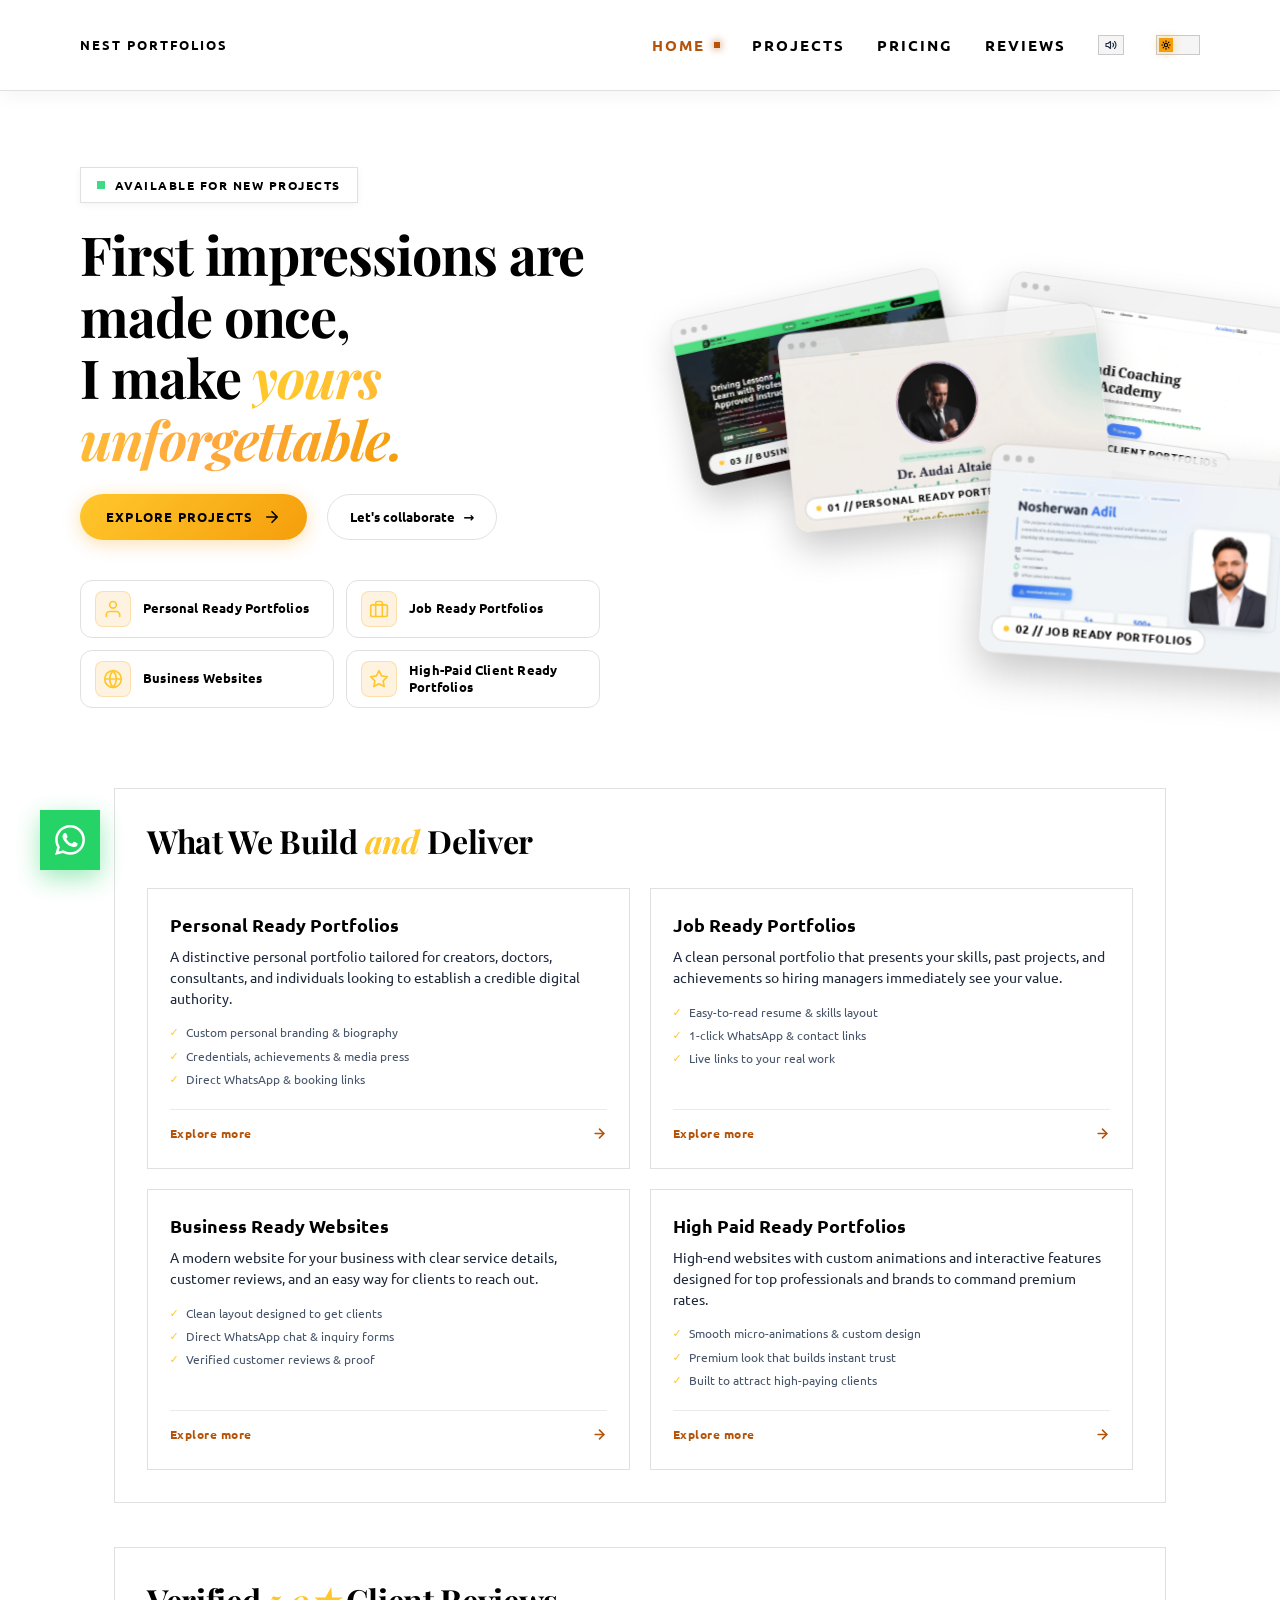
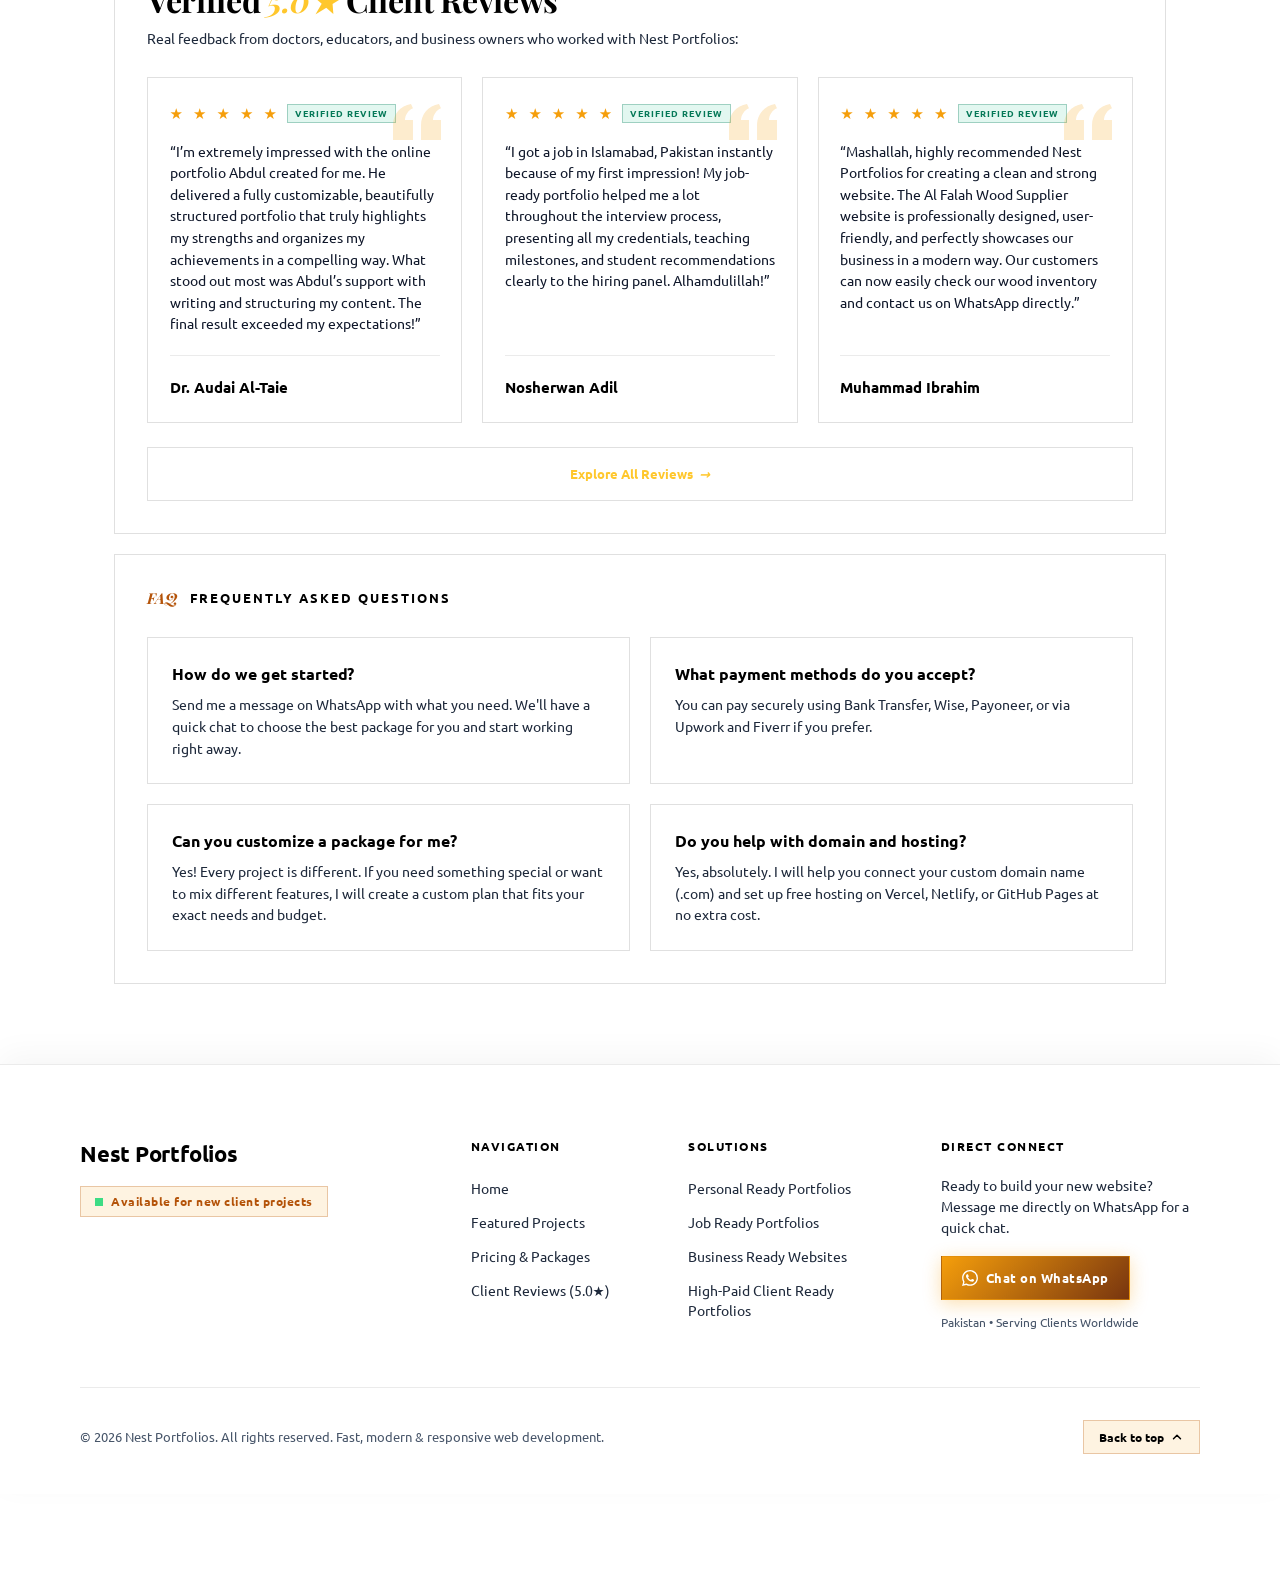
==== commit ce6cf63d: "eqwrty" ====
--- a/index.html
+++ b/index.html
@@ -1,623 +1,841 @@
-<!DOCTYPE html>
-<html lang="en" class="page-scrollable">
-
-<head>
-    <meta charset="UTF-8">
-    <meta name="viewport" content="width=device-width, minimum-scale=1, initial-scale=1">
-    <title>Nest Portfolios — Web Developer & UI/UX Specialist</title>
-    <meta name="description"
-        content="Nest Portfolios crafts high-converting personal portfolios, modern business platforms, and memorable digital experiences.">
-    <meta name="author" content="Nest Portfolios">
-    <meta property="og:type" content="website">
-    <meta property="og:title" content="Nest Portfolios — Web Developer & UI/UX Specialist">
-    <meta property="og:description"
-        content="Discover my background, development philosophy, specialized services, and client works.">
-    <link rel="icon" href="assets/favicon.svg" type="image/svg+xml">
-    <link rel="stylesheet" href="css/style.css?v=5.4">
-    <script src="js/theme.js"></script>
-    <style>
-        /* Instant zero-background for cards & sub-cards on home page */
-        .ab-card,
-        .ab-sol-card,
-        .ab-sol-card--featured,
-        .ab-home-reviews-grid .review-wall-card,
-        .ab-home-reviews-footer,
-        .pricing-faq-item,
-        .ab-card:hover,
-        .ab-sol-card:hover,
-        .ab-sol-card--featured:hover,
-        .ab-home-reviews-grid .review-wall-card:hover,
-        .ab-home-reviews-footer:hover,
-        .pricing-faq-item:hover {
-            background: none !important;
-            background-color: transparent !important;
-            background-image: none !important;
-            backdrop-filter: none !important;
-            -webkit-backdrop-filter: none !important;
-            box-shadow: none !important;
-        }
-    </style>
-</head>
-
-<body class="page-scrollable">
-
-    <!-- ═══ LUXURY BRAND PRELOADER (Fast & Seamless UX) ═══ -->
-    <div class="preloader" id="preloader" role="progressbar" aria-valuemin="0" aria-valuemax="100" aria-valuenow="0" aria-label="Loading Nest Portfolios">
-        <div class="pl-glow" aria-hidden="true"></div>
-        <div class="pl-content">
-            <div class="pl-brand-badge">
-                <div class="pl-badge-ring"></div>
-                <div class="pl-badge-ring pl-badge-ring--pulse"></div>
-                <div class="pl-monogram">NP</div>
-            </div>
-            <div class="pl-brand-meta">
-                <span class="pl-brand-title">NEST <em>PORTFOLIOS</em></span>
-                <span class="pl-brand-subtitle">High-Performance Portfolio Systems</span>
-            </div>
-            <div class="pl-meter-box">
-                <div class="pl-meter-track">
-                    <div class="pl-meter-fill" id="preloaderBar"></div>
-                </div>
-                <div class="pl-meter-labels">
-                    <span class="pl-meter-status" id="plStatus">INITIALIZING</span>
-                    <span class="pl-meter-counter" id="counter">0%</span>
-                </div>
-            </div>
-        </div>
-    </div>
-
-    <!-- ═══ STICKY TOPBAR ═══ -->
-    <header class="topbar topbar--sticky">
-        <div class="topbar__inner">
-            <a class="topbar__name" href="index.html" id="logoBtn">Nest Portfolios</a>
-
-            <div class="topbar__right">
-                <a class="topbar__link desktop-only active" href="index.html">
-                    Home
-                </a>
-                <a class="topbar__link desktop-only" href="pages/projects.html">
-                    Projects
-                </a>
-                <a class="topbar__link desktop-only" href="pages/pricing.html">
-                    Pricing
-                </a>
-                <a class="topbar__link desktop-only" href="pages/reviews.html">
-                    Reviews
-                </a>
-                <button class="sound-toggle" id="soundToggle" type="button" role="switch" aria-checked="true"
-                    aria-label="Mute electric sound FX" title="Electric Sound FX: Active (Click to mute)">
-                    <svg class="sound-icon sound-icon--on" viewBox="0 0 24 24" fill="none" stroke="currentColor"
-                        stroke-width="2" stroke-linecap="round" stroke-linejoin="round">
-                        <polygon points="11 5 6 9 2 9 2 15 6 15 11 19 11 5"></polygon>
-                        <path d="M19.07 4.93a10 10 0 0 1 0 14.14M15.54 8.46a5 5 0 0 1 0 7.07"></path>
-                    </svg>
-                    <svg class="sound-icon sound-icon--off" viewBox="0 0 24 24" fill="none" stroke="currentColor"
-                        stroke-width="2" stroke-linecap="round" stroke-linejoin="round">
-                        <polygon points="11 5 6 9 2 9 2 15 6 15 11 19 11 5"></polygon>
-                        <line x1="23" y1="9" x2="17" y2="15"></line>
-                        <line x1="17" y1="9" x2="23" y2="15"></line>
-                    </svg>
-                </button>
-                <button class="theme-toggle" id="themeToggle" type="button" role="switch" aria-checked="false"
-                    aria-label="Switch to dark mode" title="Switch to dark mode">
-                    <span class="theme-toggle__thumb" aria-hidden="true">
-                        <svg class="theme-toggle__icon theme-toggle__icon--sun" viewBox="0 0 24 24" fill="none"
-                            stroke="currentColor" stroke-width="2.6" stroke-linecap="round" stroke-linejoin="round">
-                            <circle cx="12" cy="12" r="4" />
-                            <path
-                                d="M12 2v2M12 20v2M4.93 4.93l1.41 1.41M17.66 17.66l1.41 1.41M2 12h2M20 12h2M4.93 19.07l1.41-1.41M17.66 6.34l1.41-1.41" />
-                        </svg>
-                        <svg class="theme-toggle__icon theme-toggle__icon--moon" viewBox="0 0 24 24"
-                            fill="currentColor">
-                            <path d="M21 12.79A9 9 0 1 1 11.21 3 7 7 0 0 0 21 12.79z" />
-                        </svg>
-                    </span>
-                </button>
-                <button class="hamburger" id="hamburger" aria-label="Toggle navigation menu">
-                    <span></span><span></span><span></span>
-                </button>
-            </div>
-        </div>
-    </header>
-
-    <!-- ═══ MOBILE NAV DRAWER ═══ -->
-    <div class="mobile-nav-drawer" id="mobileNavDrawer" aria-hidden="true">
-        <div>
-            <ul class="mobile-nav-list">
-                <li class="mobile-nav-item">
-                    <a href="index.html" class="active">
-                        <span>Home</span>
-                        <i>&rarr;</i>
-                    </a>
-                </li>
-                <li class="mobile-nav-item">
-                    <a href="pages/projects.html">
-                        <span>Projects</span>
-                        <i>&rarr;</i>
-                    </a>
-                </li>
-                <li class="mobile-nav-item">
-                    <a href="pages/pricing.html">
-                        <span>Pricing</span>
-                        <i>&rarr;</i>
-                    </a>
-                </li>
-                <li class="mobile-nav-item">
-                    <a href="pages/reviews.html">
-                        <span>Reviews</span>
-                        <i>&rarr;</i>
-                    </a>
-                </li>
-            </ul>
-        </div>
-        <div class="mobile-nav-footer">
-            <a class="ab-profile-btn ab-profile-btn--primary" href="https://wa.me/923090757010" target="_blank"
-                rel="noopener noreferrer">
-                Chat on WhatsApp
-            </a>
-        </div>
-    </div>
-
-    <!-- ═══ HOME CONTENT ═══ -->
-    <main class="about-page-wrap">
-
-        <!-- ─ Hero Header (With Animated 3D Platform Sequence) ─ -->
-        <section class="about-page-hero about-page-hero--has-bg" id="heroSection">
-            <div class="about-hero-bg-backdrop" aria-hidden="true">
-                <img src="assets/hero_anim/frame_001.webp" alt="3D Platform Hero Background" class="about-hero-bg-img" id="heroStaticPoster" width="1280" height="720" fetchpriority="high">
-                <canvas id="heroAnimCanvas" class="about-hero-anim-canvas"></canvas>
-                <div class="about-hero-bg-overlay"></div>
-            </div>
-            <div class="about-page-hero__content">
-                <div class="about-page-hero__badge">
-                    <span class="ab-eyebrow"><i class="ab-pulse"></i> Available for new projects</span>
-                </div>
-                <h1 class="about-page-hero__title">
-                    First impressions are made once, <br>I make yours unforgettable.
-                </h1>
-            </div>
-        </section>
-
-        <!-- ─ Split Content Layout ─ -->
-        <div class="ab">
-
-            <!-- Left: Sticky Profile Sidebar -->
-            <aside class="ab-profile">
-                <!-- <div class="ab-avatar-box">
-                    <div class="ab-avatar-monogram">AW</div>
-                    <div class="ab-avatar-info">
-                        <h2 class="ab-avatar-name">Nest Portfolios</h2>
-                        <span class="ab-avatar-role">Web Developer &amp; UI Designer</span>
-                        <span class="ab-avatar-location">Pakistan &bull; Worldwide Remote</span>
-                    </div>
-                </div> -->
-
-                <div class="ab-profile-links">
-                    <a class="ab-profile-btn ab-profile-btn--primary" href="https://wa.me/923090757010" target="_blank"
-                        rel="noopener noreferrer">
-                        <span>Let's work together</span>
-                        <svg width="15" height="15" viewBox="0 0 24 24" fill="none" stroke="currentColor"
-                            stroke-width="2.5" stroke-linecap="round" stroke-linejoin="round">
-                            <line x1="5" y1="12" x2="19" y2="12" />
-                            <polyline points="12 5 19 12 12 19" />
-                        </svg>
-                    </a>
-                    <a class="ab-profile-btn ab-profile-btn--secondary" href="pages/projects.html">
-                        <span>Explore Projects</span>
-                        <svg width="15" height="15" viewBox="0 0 24 24" fill="none" stroke="currentColor"
-                            stroke-width="2.5" stroke-linecap="round" stroke-linejoin="round">
-                            <polyline points="9 18 15 12 9 6" />
-                        </svg>
-                    </a>
-                    <a class="ab-profile-btn ab-profile-btn--outline" href="pages/pricing.html">
-                        <span>View Pricing &amp; Packages</span>
-                        <svg width="15" height="15" viewBox="0 0 24 24" fill="none" stroke="currentColor"
-                            stroke-width="2.5" stroke-linecap="round" stroke-linejoin="round">
-                            <line x1="12" y1="1" x2="12" y2="23" />
-                            <path d="M17 5H9.5a3.5 3.5 0 0 0 0 7h5a3.5 3.5 0 0 1 0 7H6" />
-                        </svg>
-                    </a>
-                    <a class="ab-profile-btn ab-profile-btn--outline" href="pages/reviews.html">
-                        <span>Client Reviews (5.0★)</span>
-                        <svg width="15" height="15" viewBox="0 0 24 24" fill="none" stroke="currentColor"
-                            stroke-width="2.5" stroke-linecap="round" stroke-linejoin="round">
-                            <polygon
-                                points="12 2 15.09 8.26 22 9.27 17 14.14 18.18 21.02 12 17.77 5.82 21.02 7 14.14 2 9.27 8.91 8.26 12 2" />
-                        </svg>
-                    </a>
-                </div>
-            </aside>
-
-            <!-- Right: Detailed Content Cards -->
-            <div class="ab-content">
-
-                <!-- 01 What We Do — Specialized Solutions (Interactive Bento Grid) -->
-                <section class="ab-card ab-section-solutions">
-                    <div class="ab-section-header">
-                        <h2 class="ab-section-title">What We Build <em> and </em> Deliver</h2>
-                    </div>
-
-                    <div class="ab-solutions-grid">
-                        <!-- Solution 1: Job Ready Portfolios -->
-                        <a class="ab-sol-card" href="pages/projects.html?filter=job-ready"
-                            title="Explore Job Ready Portfolios">
-                            <div class="ab-sol-card__body">
-                                <h4 class="ab-sol-card__title">Job Ready Portfolios</h4>
-                                <p class="ab-sol-card__desc">
-                                    A clean personal portfolio that presents your skills, past projects, and achievements so hiring managers immediately see your value.
-                                </p>
-                                <ul class="ab-sol-card__features">
-                                    <li><i class="ab-check">✓</i> Easy-to-read resume &amp; skills layout</li>
-                                    <li><i class="ab-check">✓</i> 1-click WhatsApp &amp; contact links</li>
-                                    <li><i class="ab-check">✓</i> Live links to your real work</li>
-                                </ul>
-                            </div>
-                            <div class="ab-sol-card__footer">
-                                <span>Explore more</span>
-                                <svg width="15" height="15" viewBox="0 0 24 24" fill="none" stroke="currentColor"
-                                    stroke-width="2.5" stroke-linecap="round" stroke-linejoin="round">
-                                    <line x1="5" y1="12" x2="19" y2="12" />
-                                    <polyline points="12 5 19 12 12 19" />
-                                </svg>
-                            </div>
-                        </a>
-
-                        <!-- Solution 2: Business Ready Websites -->
-                        <a class="ab-sol-card ab-sol-card--featured" href="pages/projects.html?filter=business-ready"
-                            title="Explore Business Ready Websites">
-                            <div class="ab-sol-card__body">
-                                <h4 class="ab-sol-card__title">Business Ready Websites</h4>
-                                <p class="ab-sol-card__desc">
-                                    A modern website for your business with clear service details, customer reviews, and an easy way for clients to reach out.
-                                </p>
-                                <ul class="ab-sol-card__features">
-                                    <li><i class="ab-check">✓</i> Clean layout designed to get clients</li>
-                                    <li><i class="ab-check">✓</i> Direct WhatsApp chat &amp; inquiry forms</li>
-                                    <li><i class="ab-check">✓</i> Verified customer reviews &amp; proof</li>
-                                </ul>
-                            </div>
-                            <div class="ab-sol-card__footer">
-                                <span>Explore more</span>
-                                <svg width="15" height="15" viewBox="0 0 24 24" fill="none" stroke="currentColor"
-                                    stroke-width="2.5" stroke-linecap="round" stroke-linejoin="round">
-                                    <line x1="5" y1="12" x2="19" y2="12" />
-                                    <polyline points="12 5 19 12 12 19" />
-                                </svg>
-                            </div>
-                        </a>
-
-                        <!-- Solution 3: High-Paid Client Portfolios -->
-                        <a class="ab-sol-card" href="pages/projects.html?filter=high-paid"
-                            title="Explore High-Paid Clients Ready Portfolios">
-                            <div class="ab-sol-card__body">
-                                <h4 class="ab-sol-card__title">High Paid Ready Portfolios</h4>
-                                <p class="ab-sol-card__desc">
-                                    High-end websites with custom animations and interactive features designed for top professionals and brands to command premium rates.
-                                </p>
-                                <ul class="ab-sol-card__features">
-                                    <li><i class="ab-check">✓</i> Smooth micro-animations &amp; custom design</li>
-                                    <li><i class="ab-check">✓</i> Premium look that builds instant trust</li>
-                                    <li><i class="ab-check">✓</i> Built to attract high-paying clients</li>
-                                </ul>
-                            </div>
-                            <div class="ab-sol-card__footer">
-                                <span>Explore more</span>
-                                <svg width="15" height="15" viewBox="0 0 24 24" fill="none" stroke="currentColor"
-                                    stroke-width="2.5" stroke-linecap="round" stroke-linejoin="round">
-                                    <line x1="5" y1="12" x2="19" y2="12" />
-                                    <polyline points="12 5 19 12 12 19" />
-                                </svg>
-                            </div>
-                        </a>
-                    </div>
-                </section>
-
-                <!-- Client Reviews (Home Showcase) -->
-                <section class="ab-card ab-section-reviews">
-                    <div class="ab-section-header">
-                        <div class="ab-reviews-head-row">
-                            <div>
-                                <h2 class="ab-section-title">Verified <em>5.0★</em> Client Reviews</h2>
-                                <p class="ab-section-subtitle">
-                                    Real feedback from doctors, educators, and business owners who worked with Nest Portfolios:
-                                </p>
-                            </div>
-                        </div>
-                    </div>
-
-                    <!-- 3 High-Impact Featured Reviews Grid -->
-                    <div class="ab-home-reviews-grid">
-                        <!-- Review 1: Dr. Audai Al-Taie -->
-                        <div class="review-wall-card">
-                            <svg class="review-wall-card__quote" viewBox="0 0 24 24" fill="currentColor">
-                                <path
-                                    d="M14.017 21v-7.391c0-5.704 3.731-9.57 8.983-10.609l.995 2.151c-2.432.917-3.995 3.638-3.995 5.849h4v10h-9.983zm-14.017 0v-7.391c0-5.704 3.748-9.57 9-10.609l.996 2.151c-2.433.917-3.996 3.638-3.996 5.849h3.983v10h-9.983z" />
-                            </svg>
-                            <div>
-                                <div class="review-wall-card__stars">
-                                    <span>★</span><span>★</span><span>★</span><span>★</span><span>★</span>
-                                    <span class="review-wall-card__verified">Verified Review</span>
-                                </div>
-                                <p class="review-wall-card__text">
-                                    “I’m extremely impressed with the online portfolio Abdul created for me. He
-                                    delivered a fully customizable, beautifully structured portfolio that truly
-                                    highlights my strengths and organizes my achievements in a compelling way. What
-                                    stood out most was Abdul’s support with writing and structuring my content. The
-                                    final result exceeded my expectations!”
-                                </p>
-                            </div>
-                            <div class="review-wall-card__author">
-                                <div class="review-wall-card__info">
-                                    <span class="review-wall-card__name">Dr. Audai Al-Taie</span>
-                                </div>
-                            </div>
-                        </div>
-
-                        <!-- Review 2: Nosherwan Adil -->
-                        <div class="review-wall-card">
-                            <svg class="review-wall-card__quote" viewBox="0 0 24 24" fill="currentColor">
-                                <path
-                                    d="M14.017 21v-7.391c0-5.704 3.731-9.57 8.983-10.609l.995 2.151c-2.432.917-3.995 3.638-3.995 5.849h4v10h-9.983zm-14.017 0v-7.391c0-5.704 3.748-9.57 9-10.609l.996 2.151c-2.433.917-3.996 3.638-3.996 5.849h3.983v10h-9.983z" />
-                            </svg>
-                            <div>
-                                <div class="review-wall-card__stars">
-                                    <span>★</span><span>★</span><span>★</span><span>★</span><span>★</span>
-                                    <span class="review-wall-card__verified">Verified Review</span>
-                                </div>
-                                <p class="review-wall-card__text">
-                                    “I got a job in Islamabad, Pakistan instantly because of my first impression! My
-                                    job-ready portfolio helped me a lot throughout the interview process, presenting all
-                                    my credentials, teaching milestones, and student recommendations clearly to the
-                                    hiring panel. Alhamdulillah!”
-                                </p>
-                            </div>
-                            <div class="review-wall-card__author">
-                                <div class="review-wall-card__info">
-                                    <span class="review-wall-card__name">Nosherwan Adil</span>
-                                </div>
-                            </div>
-                        </div>
-
-                        <!-- Review 3: Muhammad Ibrahim (Al Falah) -->
-                        <div class="review-wall-card">
-                            <svg class="review-wall-card__quote" viewBox="0 0 24 24" fill="currentColor">
-                                <path
-                                    d="M14.017 21v-7.391c0-5.704 3.731-9.57 8.983-10.609l.995 2.151c-2.432.917-3.995 3.638-3.995 5.849h4v10h-9.983zm-14.017 0v-7.391c0-5.704 3.748-9.57 9-10.609l.996 2.151c-2.433.917-3.996 3.638-3.996 5.849h3.983v10h-9.983z" />
-                            </svg>
-                            <div>
-                                <div class="review-wall-card__stars">
-                                    <span>★</span><span>★</span><span>★</span><span>★</span><span>★</span>
-                                    <span class="review-wall-card__verified">Verified Review</span>
-                                </div>
-                                <p class="review-wall-card__text">
-                                    “Mashallah, highly recommended Nest Portfolios for creating a clean and strong
-                                    website. The Al Falah Wood Supplier website is professionally designed,
-                                    user-friendly, and perfectly showcases our business in a modern way. Our customers
-                                    can now easily check our wood inventory and contact us on WhatsApp directly.”
-                                </p>
-                            </div>
-                            <div class="review-wall-card__author">
-                                <div class="review-wall-card__info">
-                                    <span class="review-wall-card__name">Muhammad Ibrahim</span>
-                                </div>
-                            </div>
-                        </div>
-                    </div>
-
-                    <!-- Bottom View All Link Bar -->
-                    <div class="ab-home-reviews-footer">
-                        <a href="pages/reviews.html" class="ab-home-reviews-link">
-                            Explore All Reviews <i>&rarr;</i>
-                        </a>
-                    </div>
-                </section>
-
-                <!-- FAQ Section -->
-                <section class="ab-card ab-section-faq">
-                    <div class="ab-section-header">
-                        <h3 class="ab-label"><span>FAQ</span> Frequently Asked Questions</h3>
-                    </div>
-
-                    <div class="pricing-faq-grid">
-                        <div class="pricing-faq-item">
-                            <h4>How do we get started?</h4>
-                            <p>Send me a message on WhatsApp with what you need. We'll have a quick chat to choose the best package for you and start working right away.</p>
-                        </div>
-                        <div class="pricing-faq-item">
-                            <h4>What payment methods do you accept?</h4>
-                            <p>You can pay securely using Bank Transfer, Wise, Payoneer, or via Upwork and Fiverr if you prefer.</p>
-                        </div>
-                        <div class="pricing-faq-item">
-                            <h4>Can you customize a package for me?</h4>
-                            <p>Yes! Every project is different. If you need something special or want to mix different features, I will create a custom plan that fits your exact needs and budget.</p>
-                        </div>
-                        <div class="pricing-faq-item">
-                            <h4>Do you help with domain and hosting?</h4>
-                            <p>Yes, absolutely. I will help you connect your custom domain name (.com) and set up free hosting on Vercel, Netlify, or GitHub Pages at no extra cost.</p>
-                        </div>
-                    </div>
-                </section>
-
-            </div>
-        </div>
-
-        <!-- ═══ AESTHETIC MASTER FOOTER ═══ -->
-        <footer class="ab-site-footer">
-            <div class="ab-footer-inner">
-                <!-- Top / Main 4-Column Grid -->
-                <div class="ab-footer-grid">
-                    <!-- Column 1: Brand & Identity -->
-                    <div class="ab-footer-col ab-footer-col--brand">
-                        <a class="ab-footer-logo" href="index.html">
-                            <span class="ab-footer-logo__text">Nest Portfolios</span>
-                        </a>
-                        <div class="ab-footer-badge">
-                            <i class="ab-pulse"></i>
-                            <span>Available for new client projects</span>
-                        </div>
-                    </div>
-
-                    <!-- Column 2: Navigation -->
-                    <div class="ab-footer-col">
-                        <h4 class="ab-footer-title">Navigation</h4>
-                        <ul class="ab-footer-nav">
-                            <li><a href="index.html">Home</a></li>
-                            <li><a href="pages/projects.html">Featured Projects</a></li>
-                            <li><a href="pages/pricing.html">Pricing &amp; Packages</a></li>
-                            <li><a href="pages/reviews.html">Client Reviews (5.0★)</a></li>
-                        </ul>
-                    </div>
-
-                    <!-- Column 3: Specialized Solutions -->
-                    <div class="ab-footer-col">
-                        <h4 class="ab-footer-title">Solutions</h4>
-                        <ul class="ab-footer-nav">
-                            <li><a href="pages/projects.html?filter=job-ready">Job Ready Portfolios</a></li>
-                            <li><a href="pages/projects.html?filter=business-ready">Business Ready Websites</a></li>
-                            <li><a href="pages/projects.html?filter=high-paid">High-Paid Client Tiers</a></li>
-                        </ul>
-                    </div>
-
-                    <!-- Column 4: Direct Inquiries & Contact -->
-                    <div class="ab-footer-col">
-                        <h4 class="ab-footer-title">Direct Connect</h4>
-                        <p class="ab-footer-contact-info">
-                            Ready to build your new website? Message me directly on WhatsApp for a quick chat.
-                        </p>
-                        <a class="ab-footer-cta-btn" href="https://wa.me/923090757010" target="_blank"
-                            rel="noopener noreferrer">
-                            <svg width="16" height="16" viewBox="0 0 24 24" fill="currentColor">
-                                <path
-                                    d="M17.472 14.382c-.297-.149-1.758-.867-2.03-.967-.273-.099-.471-.148-.67.15-.197.297-.767.966-.94 1.164-.173.199-.347.223-.644.075-.297-.15-1.255-.463-2.39-1.475-.883-.788-1.48-1.761-1.653-2.059-.173-.297-.018-.458.13-.606.134-.133.298-.347.446-.52.149-.174.198-.298.298-.497.099-.198.05-.371-.025-.52-.075-.149-.669-1.612-.916-2.207-.242-.579-.487-.5-.669-.51-.173-.008-.371-.01-.57-.01-.198 0-.52.074-.792.372-.272.297-1.04 1.016-1.04 2.479 0 1.462 1.065 2.875 1.213 3.074.149.198 2.096 3.2 5.077 4.487.709.306 1.262.489 1.694.625.712.227 1.36.195 1.871.118.571-.085 1.758-.719 2.006-1.413.248-.694.248-1.289.173-1.413-.074-.124-.272-.198-.57-.347m-5.421 7.403h-.004a9.87 9.87 0 01-5.031-1.378l-.361-.214-3.741.982.998-3.648-.235-.374a9.86 9.86 0 01-1.51-5.26c.001-5.45 4.436-9.884 9.888-9.884 2.64 0 5.122 1.03 6.988 2.898a9.825 9.825 0 012.893 6.994c-.003 5.45-4.437 9.884-9.885 9.884m8.413-18.297A11.815 11.815 0 0012.05 0C5.495 0 .16 5.335.157 11.892c0 2.096.547 4.142 1.588 5.945L.057 24l6.305-1.654a11.882 11.882 0 005.683 1.448h.005c6.554 0 11.89-5.335 11.893-11.893a11.821 11.821 0 00-3.48-8.413z" />
-                            </svg>
-                            <span>Chat on WhatsApp</span>
-                        </a>
-                        <span class="ab-footer-location">Pakistan &bull; Serving Clients Worldwide</span>
-                    </div>
-                </div>
-
-                <!-- Bottom Bar / Legal & Back to Top -->
-                <div class="ab-footer-bottom">
-                    <p class="ab-footer-copyright">
-                        &copy; 2026 Nest Portfolios. All rights reserved. Fast, modern &amp; responsive web development.
-                    </p>
-                    <div class="ab-footer-bottom-actions">
-                        <button type="button" class="ab-footer-backtop" id="backToTopBtn"
-                            onclick="window.scrollTo({top: 0, behavior: 'smooth'})" aria-label="Back to top">
-                            <span>Back to top</span>
-                            <svg width="14" height="14" viewBox="0 0 24 24" fill="none" stroke="currentColor"
-                                stroke-width="2.5" stroke-linecap="round" stroke-linejoin="round">
-                                <polyline points="18 15 12 9 6 15"></polyline>
-                            </svg>
-                        </button>
-                    </div>
-                </div>
-            </div>
-        </footer>
-
-    </main>
-
-    <!-- ═══ FLOATING WHATSAPP ═══ -->
-    <div class="floating-wa-container">
-        <a href="https://wa.me/923090757010" class="floating-wa" id="floatingWa" target="_blank"
-            rel="noopener noreferrer" aria-label="Chat on WhatsApp">
-            <span class="wa-radar-ring"></span>
-            <span class="wa-radar-ring wa-radar-ring--2"></span>
-            <svg viewBox="0 0 24 24" fill="currentColor">
-                <path
-                    d="M17.472 14.382c-.297-.149-1.758-.867-2.03-.967-.273-.099-.471-.148-.67.15-.197.297-.767.966-.94 1.164-.173.199-.347.223-.644.075-.297-.15-1.255-.463-2.39-1.475-.883-.788-1.48-1.761-1.653-2.059-.173-.297-.018-.458.13-.606.134-.133.298-.347.446-.52.149-.174.198-.298.298-.497.099-.198.05-.371-.025-.52-.075-.149-.669-1.612-.916-2.207-.242-.579-.487-.5-.669-.51-.173-.008-.371-.01-.57-.01-.198 0-.52.074-.792.372-.272.297-1.04 1.016-1.04 2.479 0 1.462 1.065 2.875 1.213 3.074.149.198 2.096 3.2 5.077 4.487.709.306 1.262.489 1.694.625.712.227 1.36.195 1.871.118.571-.085 1.758-.719 2.006-1.413.248-.694.248-1.289.173-1.413-.074-.124-.272-.198-.57-.347m-5.421 7.403h-.004a9.87 9.87 0 01-5.031-1.378l-.361-.214-3.741.982.998-3.648-.235-.374a9.86 9.86 0 01-1.51-5.26c.001-5.45 4.436-9.884 9.888-9.884 2.64 0 5.122 1.03 6.988 2.898a9.825 9.825 0 012.893 6.994c-.003 5.45-4.437 9.884-9.885 9.884m8.413-18.297A11.815 11.815 0 0012.05 0C5.495 0 .16 5.335.157 11.892c0 2.096.547 4.142 1.588 5.945L.057 24l6.305-1.654a11.882 11.882 0 005.683 1.448h.005c6.554 0 11.89-5.335 11.893-11.893a11.821 11.821 0 00-3.48-8.413z" />
-            </svg>
-        </a>
-        <div class="wa-tooltip" id="waTooltip">
-            <span class="wa-tooltip__status"></span>
-            <span class="wa-tooltip__text">Chat on WhatsApp</span>
-        </div>
-    </div>
-
-    <!-- ═══ PRELOADER & HAMBURGER SCRIPT ═══ -->
-    <script>
-        (function () {
-            /* 1. Brand Preloader Logic (Fast & Responsive UX) */
-            var preloader = document.getElementById('preloader');
-            var preloaderBar = document.getElementById('preloaderBar');
-            var counter = document.getElementById('counter');
-            var plStatus = document.getElementById('plStatus');
-
-            if (preloader) {
-                var startTime = performance.now();
-                var DURATION = 650; // fast 650ms total
-                var completed = false;
-
-                function updateProgress(now) {
-                    if (completed) return;
-                    var elapsed = now - startTime;
-                    var progress = Math.min(elapsed / DURATION, 1);
-                    var val = Math.floor((1 - Math.pow(1 - progress, 3)) * 100);
-
-                    if (counter) counter.textContent = val + '%';
-                    if (preloaderBar) preloaderBar.style.width = val + '%';
-                    preloader.setAttribute('aria-valuenow', val);
-
-                    if (val >= 60 && plStatus && plStatus.textContent === 'INITIALIZING') {
-                        plStatus.textContent = 'READY';
-                    }
-
-                    if (progress < 1) {
-                        requestAnimationFrame(updateProgress);
-                    } else {
-                        finishPreloader();
-                    }
-                }
-
-                function finishPreloader() {
-                    if (completed) return;
-                    completed = true;
-                    if (counter) counter.textContent = '100%';
-                    if (preloaderBar) preloaderBar.style.width = '100%';
-                    if (plStatus) plStatus.textContent = 'READY';
-
-                    setTimeout(function () {
-                        preloader.classList.add('done');
-                        setTimeout(function () {
-                            preloader.style.display = 'none';
-                        }, 450);
-                    }, 120);
-                }
-
-                requestAnimationFrame(updateProgress);
-
-                if (document.readyState === 'complete') {
-                    setTimeout(finishPreloader, 450);
-                } else {
-                    window.addEventListener('load', function () {
-                        setTimeout(finishPreloader, 350);
-                    });
-                }
-            }
-
-            /* 2. Hamburger Drawer Logic */
-            var hamburger = document.getElementById('hamburger');
-            var drawer = document.getElementById('mobileNavDrawer');
-            if (hamburger && drawer) {
-                hamburger.addEventListener('click', function () {
-                    var isOpen = hamburger.classList.toggle('open');
-                    drawer.classList.toggle('open', isOpen);
-                    drawer.setAttribute('aria-hidden', !isOpen);
-                    document.body.style.overflow = isOpen ? 'hidden' : '';
-                });
-
-                drawer.addEventListener('click', function (e) {
-                    if (e.target.tagName.toLowerCase() === 'a') {
-                        hamburger.classList.remove('open');
-                        drawer.classList.remove('open');
-                        document.body.style.overflow = '';
-                    }
-                });
-            }
-        })();
-    </script>
-    <script src="js/hero-anim.js?v=2.1"></script>
-    <script src="js/storm.js?v=3.0"></script>
-</body>
-
+<!DOCTYPE html>
+<html lang="en" class="page-scrollable">
+
+<head>
+    <meta charset="UTF-8">
+    <meta name="viewport" content="width=device-width, minimum-scale=1, initial-scale=1">
+    <title>Nest Portfolios — Web Developer & UI/UX Specialist</title>
+    <meta name="description"
+        content="Nest Portfolios crafts high-converting personal portfolios, modern business platforms, and memorable digital experiences.">
+    <meta name="author" content="Nest Portfolios">
+    <meta property="og:type" content="website">
+    <meta property="og:title" content="Nest Portfolios — Web Developer & UI/UX Specialist">
+    <meta property="og:description"
+        content="Discover my background, development philosophy, specialized services, and client works.">
+    <link rel="icon" href="assets/favicon.svg" type="image/svg+xml">
+    <link rel="stylesheet" href="css/style.css?v=5.6">
+    <script src="js/theme.js"></script>
+    <style>
+        /* Instant zero-background for cards & sub-cards on home page */
+        .ab-card,
+        .ab-sol-card,
+        .ab-sol-card--featured,
+        .ab-home-reviews-grid .review-wall-card,
+        .ab-home-reviews-footer,
+        .pricing-faq-item,
+        .ab-card:hover,
+        .ab-sol-card:hover,
+        .ab-sol-card--featured:hover,
+        .ab-home-reviews-grid .review-wall-card:hover,
+        .ab-home-reviews-footer:hover,
+        .pricing-faq-item:hover {
+            background: none !important;
+            background-color: transparent !important;
+            background-image: none !important;
+            backdrop-filter: none !important;
+            -webkit-backdrop-filter: none !important;
+            box-shadow: none !important;
+        }
+    </style>
+</head>
+
+<body class="page-scrollable">
+
+    <!-- ═══ LUXURY BRAND PRELOADER (Fast & Seamless UX) ═══ -->
+    <div class="preloader" id="preloader" role="progressbar" aria-valuemin="0" aria-valuemax="100" aria-valuenow="0"
+        aria-label="Loading Nest Portfolios">
+        <div class="pl-glow" aria-hidden="true"></div>
+        <div class="pl-content">
+            <div class="pl-brand-badge">
+                <div class="pl-badge-ring"></div>
+                <div class="pl-badge-ring pl-badge-ring--pulse"></div>
+                <div class="pl-monogram">NP</div>
+            </div>
+            <div class="pl-brand-meta">
+                <span class="pl-brand-title">NEST <em>PORTFOLIOS</em></span>
+                <span class="pl-brand-subtitle">High-Performance Portfolio Systems</span>
+            </div>
+            <div class="pl-meter-box">
+                <div class="pl-meter-track">
+                    <div class="pl-meter-fill" id="preloaderBar"></div>
+                </div>
+                <div class="pl-meter-labels">
+                    <span class="pl-meter-status" id="plStatus">INITIALIZING</span>
+                    <span class="pl-meter-counter" id="counter">0%</span>
+                </div>
+            </div>
+        </div>
+    </div>
+
+    <!-- ═══ STICKY TOPBAR ═══ -->
+    <header class="topbar topbar--sticky">
+        <div class="topbar__inner">
+            <a class="topbar__name" href="index.html" id="logoBtn">Nest Portfolios</a>
+
+            <div class="topbar__right">
+                <a class="topbar__link desktop-only active" href="index.html">
+                    Home
+                </a>
+                <a class="topbar__link desktop-only" href="pages/projects.html">
+                    Projects
+                </a>
+                <a class="topbar__link desktop-only" href="pages/pricing.html">
+                    Pricing
+                </a>
+                <a class="topbar__link desktop-only" href="pages/reviews.html">
+                    Reviews
+                </a>
+                <button class="sound-toggle" id="soundToggle" type="button" role="switch" aria-checked="true"
+                    aria-label="Mute electric sound FX" title="Electric Sound FX: Active (Click to mute)">
+                    <svg class="sound-icon sound-icon--on" viewBox="0 0 24 24" fill="none" stroke="currentColor"
+                        stroke-width="2" stroke-linecap="round" stroke-linejoin="round">
+                        <polygon points="11 5 6 9 2 9 2 15 6 15 11 19 11 5"></polygon>
+                        <path d="M19.07 4.93a10 10 0 0 1 0 14.14M15.54 8.46a5 5 0 0 1 0 7.07"></path>
+                    </svg>
+                    <svg class="sound-icon sound-icon--off" viewBox="0 0 24 24" fill="none" stroke="currentColor"
+                        stroke-width="2" stroke-linecap="round" stroke-linejoin="round">
+                        <polygon points="11 5 6 9 2 9 2 15 6 15 11 19 11 5"></polygon>
+                        <line x1="23" y1="9" x2="17" y2="15"></line>
+                        <line x1="17" y1="9" x2="23" y2="15"></line>
+                    </svg>
+                </button>
+                <button class="theme-toggle" id="themeToggle" type="button" role="switch" aria-checked="false"
+                    aria-label="Switch to dark mode" title="Switch to dark mode">
+                    <span class="theme-toggle__thumb" aria-hidden="true">
+                        <svg class="theme-toggle__icon theme-toggle__icon--sun" viewBox="0 0 24 24" fill="none"
+                            stroke="currentColor" stroke-width="2.6" stroke-linecap="round" stroke-linejoin="round">
+                            <circle cx="12" cy="12" r="4" />
+                            <path
+                                d="M12 2v2M12 20v2M4.93 4.93l1.41 1.41M17.66 17.66l1.41 1.41M2 12h2M20 12h2M4.93 19.07l1.41-1.41M17.66 6.34l1.41-1.41" />
+                        </svg>
+                        <svg class="theme-toggle__icon theme-toggle__icon--moon" viewBox="0 0 24 24"
+                            fill="currentColor">
+                            <path d="M21 12.79A9 9 0 1 1 11.21 3 7 7 0 0 0 21 12.79z" />
+                        </svg>
+                    </span>
+                </button>
+                <button class="hamburger" id="hamburger" aria-label="Toggle navigation menu">
+                    <span></span><span></span><span></span>
+                </button>
+            </div>
+        </div>
+    </header>
+
+    <!-- ═══ MOBILE NAV DRAWER ═══ -->
+    <div class="mobile-nav-drawer" id="mobileNavDrawer" aria-hidden="true">
+        <div>
+            <ul class="mobile-nav-list">
+                <li class="mobile-nav-item">
+                    <a href="index.html" class="active">
+                        <span>Home</span>
+                        <i>&rarr;</i>
+                    </a>
+                </li>
+                <li class="mobile-nav-item">
+                    <a href="pages/projects.html">
+                        <span>Projects</span>
+                        <i>&rarr;</i>
+                    </a>
+                </li>
+                <li class="mobile-nav-item">
+                    <a href="pages/pricing.html">
+                        <span>Pricing</span>
+                        <i>&rarr;</i>
+                    </a>
+                </li>
+                <li class="mobile-nav-item">
+                    <a href="pages/reviews.html">
+                        <span>Reviews</span>
+                        <i>&rarr;</i>
+                    </a>
+                </li>
+            </ul>
+        </div>
+        <div class="mobile-nav-footer">
+            <a class="ab-profile-btn ab-profile-btn--primary" href="https://wa.me/923090757010" target="_blank"
+                rel="noopener noreferrer">
+                Chat on WhatsApp
+            </a>
+        </div>
+    </div>
+
+    <!-- ═══ HOME CONTENT ═══ -->
+    <main class="about-page-wrap">
+
+        <!-- ===== HERO SECTION (Clay-Style 3D Showcase) ===== -->
+        <section class="home-hero" id="hero">
+            <div class="home-hero__container">
+                <div class="home-hero__grid">
+                    
+                    <!-- Left Column: Premium Typography, CTAs & Service Pillars -->
+                    <div class="home-hero__content-col">
+                        <div class="home-hero__badge">
+                            <span class="ab-eyebrow"><i class="ab-pulse"></i> Available for new projects</span>
+                        </div>
+                        
+                        <h1 class="home-hero__heading" id="hero-title">
+                            First impressions are made once, <br>I make <span class="text-accent">yours unforgettable.</span>
+                        </h1>
+                        
+                        <div class="home-hero__cta-wrap">
+                            <a href="pages/projects.html" class="home-hero__cta-btn">
+                                <span>Explore Projects</span>
+                                <svg width="18" height="18" fill="none" viewBox="0 0 24 24" stroke="currentColor">
+                                    <path d="M5 12h14M12 5l7 7-7 7" stroke-width="2.2" stroke-linecap="round" stroke-linejoin="round"/>
+                                </svg>
+                            </a>
+                            <a href="https://wa.me/923090757010" target="_blank" rel="noopener noreferrer" class="home-hero__secondary-btn">
+                                <span>Let's collaborate</span>
+                                <span class="btn-arrow">&rarr;</span>
+                            </a>
+                        </div>
+
+                        <!-- ===== HERO SERVICE PILLARS ===== -->
+                        <div class="home-hero__pillars">
+                            <div class="home-hero__pillar" data-service="personal" role="button" tabindex="0" aria-label="Personal Ready Portfolios Service">
+                                <div class="hero-pillar__icon">
+                                    <svg viewBox="0 0 24 24" fill="none" stroke="currentColor" stroke-width="2" stroke-linecap="round" stroke-linejoin="round">
+                                        <path d="M20 21v-2a4 4 0 0 0-4-4H8a4 4 0 0 0-4 4v2"></path>
+                                        <circle cx="12" cy="7" r="4"></circle>
+                                    </svg>
+                                </div>
+                                <div class="hero-pillar__content">
+                                    <h3 class="hero-pillar__title">Personal Ready Portfolios</h3>
+                                </div>
+                            </div>
+                            
+                            <div class="home-hero__pillar" data-service="job-ready" role="button" tabindex="0" aria-label="Job Ready Portfolios Service">
+                                <div class="hero-pillar__icon">
+                                    <svg viewBox="0 0 24 24" fill="none" stroke="currentColor" stroke-width="2" stroke-linecap="round" stroke-linejoin="round">
+                                        <rect x="2" y="7" width="20" height="14" rx="2" ry="2"></rect>
+                                        <path d="M16 21V5a2 2 0 0 0-2-2h-4a2 2 0 0 0-2 2v16"></path>
+                                    </svg>
+                                </div>
+                                <div class="hero-pillar__content">
+                                    <h3 class="hero-pillar__title">Job Ready Portfolios</h3>
+                                </div>
+                            </div>
+                            
+                            <div class="home-hero__pillar" data-service="business" role="button" tabindex="0" aria-label="Business Websites Service">
+                                <div class="hero-pillar__icon">
+                                    <svg viewBox="0 0 24 24" fill="none" stroke="currentColor" stroke-width="2" stroke-linecap="round" stroke-linejoin="round">
+                                        <circle cx="12" cy="12" r="10"></circle>
+                                        <line x1="2" y1="12" x2="22" y2="12"></line>
+                                        <path d="M12 2a15.3 15.3 0 0 1 4 10 15.3 15.3 0 0 1-4 10 15.3 15.3 0 0 1-4-10 15.3 15.3 0 0 1 4-10z"></path>
+                                    </svg>
+                                </div>
+                                <div class="hero-pillar__content">
+                                    <h3 class="hero-pillar__title">Business Websites</h3>
+                                </div>
+                            </div>
+                            
+                            <div class="home-hero__pillar" data-service="high-paid" role="button" tabindex="0" aria-label="High-Paid Client Ready Portfolios Service">
+                                <div class="hero-pillar__icon">
+                                    <svg viewBox="0 0 24 24" fill="none" stroke="currentColor" stroke-width="2" stroke-linecap="round" stroke-linejoin="round">
+                                        <polygon points="12 2 15.09 8.26 22 9.27 17 14.14 18.18 21.02 12 17.77 5.82 21.02 7 14.14 2 9.27 8.91 8.26 12 2"></polygon>
+                                    </svg>
+                                </div>
+                                <div class="hero-pillar__content">
+                                    <h3 class="hero-pillar__title">High-Paid Client Ready Portfolios</h3>
+                                </div>
+                            </div>
+                        </div>
+                    </div>
+                    
+                    <!-- Right Column: Interactive 3D Mockup Deck -->
+                    <div class="home-hero__showcase-col">
+                        <div class="home-hero__deck-wrapper" id="hero-deck-wrapper">
+                            <div class="home-hero__deck" id="hero-deck">
+                                
+                                <!-- Card 1: Personal Ready Portfolios (Dr. Audai) -->
+                                <div class="home-hero__card home-hero__card--personal" style="--card-depth: 40px; --card-rotate: -4deg;">
+                                    <div class="home-hero__card-inner">
+                                        <div class="home-hero__card-glass"></div>
+                                        <div class="home-hero__browser-header">
+                                            <div class="browser-dot"></div>
+                                            <div class="browser-dot"></div>
+                                            <div class="browser-dot"></div>
+                                        </div>
+                                        <img class="home-hero__card-img" src="assets/draudai.webp" alt="Personal Ready Portfolios Showcase — Dr. Audai Altaie" width="600" height="375" loading="eager">
+                                        <div class="home-hero__card-badge">
+                                            <span class="badge-dot"></span>
+                                            <span class="badge-text">01 // Personal Ready Portfolios</span>
+                                        </div>
+                                    </div>
+                                </div>
+                                
+                                <!-- Card 2: Job Ready Portfolios (Nosherwan Adil) -->
+                                <div class="home-hero__card home-hero__card--job-ready" style="--card-depth: 75px; --card-rotate: 3deg;">
+                                    <div class="home-hero__card-inner">
+                                        <div class="home-hero__card-glass"></div>
+                                        <div class="home-hero__browser-header">
+                                            <div class="browser-dot"></div>
+                                            <div class="browser-dot"></div>
+                                            <div class="browser-dot"></div>
+                                        </div>
+                                        <img class="home-hero__card-img" src="assets/nosherwan_adil.webp" alt="Job Ready Portfolios Showcase — Nosherwan Adil" width="600" height="375" loading="eager">
+                                        <div class="home-hero__card-badge">
+                                            <span class="badge-dot"></span>
+                                            <span class="badge-text">02 // Job Ready Portfolios</span>
+                                        </div>
+                                    </div>
+                                </div>
+                                
+                                <!-- Card 3: Business Websites (Glidex Driving School) -->
+                                <div class="home-hero__card home-hero__card--business" style="--card-depth: -30px; --card-rotate: -8deg;">
+                                    <div class="home-hero__card-inner">
+                                        <div class="home-hero__card-glass"></div>
+                                        <div class="home-hero__browser-header">
+                                            <div class="browser-dot"></div>
+                                            <div class="browser-dot"></div>
+                                            <div class="browser-dot"></div>
+                                        </div>
+                                        <img class="home-hero__card-img" src="assets/glide_driving_school.webp" alt="Business Websites Showcase — Glidex Driving School" width="600" height="375" loading="eager">
+                                        <div class="home-hero__card-badge">
+                                            <span class="badge-dot"></span>
+                                            <span class="badge-text">03 // Business Websites</span>
+                                        </div>
+                                    </div>
+                                </div>
+                                
+                                <!-- Card 4: High-Paid Client Ready Portfolios (HCA Platform) -->
+                                <div class="home-hero__card home-hero__card--high-paid" style="--card-depth: 10px; --card-rotate: 6deg;">
+                                    <div class="home-hero__card-inner">
+                                        <div class="home-hero__card-glass"></div>
+                                        <div class="home-hero__browser-header">
+                                            <div class="browser-dot"></div>
+                                            <div class="browser-dot"></div>
+                                            <div class="browser-dot"></div>
+                                        </div>
+                                        <img class="home-hero__card-img" src="assets/hca.webp" alt="High-Paid Client Ready Portfolios Showcase — HCA" width="600" height="375" loading="eager">
+                                        <div class="home-hero__card-badge">
+                                            <span class="badge-dot"></span>
+                                            <span class="badge-text">04 // High-Paid Client Portfolios</span>
+                                        </div>
+                                    </div>
+                                </div>
+                                
+                            </div>
+                        </div>
+                    </div>
+                
+                </div>
+            </div>
+        </section>
+
+        <!-- ─ Main Content Layout ─ -->
+        <div class="ab">
+
+            <!-- Detailed Content Cards -->
+            <div class="ab-content">
+
+                <!-- 01 What We Do — Specialized Solutions (Interactive Bento Grid) -->
+                <section class="ab-card ab-section-solutions">
+                    <div class="ab-section-header">
+                        <h2 class="ab-section-title">What We Build <em> and </em> Deliver</h2>
+                    </div>
+
+                    <div class="ab-solutions-grid">
+                        <!-- Solution 1: Personal Ready Portfolios -->
+                        <a class="ab-sol-card" href="pages/projects.html?filter=personal"
+                            title="Explore Personal Ready Portfolios">
+                            <div class="ab-sol-card__body">
+                                <h4 class="ab-sol-card__title">Personal Ready Portfolios</h4>
+                                <p class="ab-sol-card__desc">
+                                    A distinctive personal portfolio tailored for creators, doctors, consultants, and individuals looking to establish a credible digital authority.
+                                </p>
+                                <ul class="ab-sol-card__features">
+                                    <li><i class="ab-check">✓</i> Custom personal branding &amp; biography</li>
+                                    <li><i class="ab-check">✓</i> Credentials, achievements &amp; media press</li>
+                                    <li><i class="ab-check">✓</i> Direct WhatsApp &amp; booking links</li>
+                                </ul>
+                            </div>
+                            <div class="ab-sol-card__footer">
+                                <span>Explore more</span>
+                                <svg width="15" height="15" viewBox="0 0 24 24" fill="none" stroke="currentColor"
+                                    stroke-width="2.5" stroke-linecap="round" stroke-linejoin="round">
+                                    <line x1="5" y1="12" x2="19" y2="12" />
+                                    <polyline points="12 5 19 12 12 19" />
+                                </svg>
+                            </div>
+                        </a>
+
+                        <!-- Solution 2: Job Ready Portfolios -->
+                        <a class="ab-sol-card" href="pages/projects.html?filter=job-ready"
+                            title="Explore Job Ready Portfolios">
+                            <div class="ab-sol-card__body">
+                                <h4 class="ab-sol-card__title">Job Ready Portfolios</h4>
+                                <p class="ab-sol-card__desc">
+                                    A clean personal portfolio that presents your skills, past projects, and
+                                    achievements so hiring managers immediately see your value.
+                                </p>
+                                <ul class="ab-sol-card__features">
+                                    <li><i class="ab-check">✓</i> Easy-to-read resume &amp; skills layout</li>
+                                    <li><i class="ab-check">✓</i> 1-click WhatsApp &amp; contact links</li>
+                                    <li><i class="ab-check">✓</i> Live links to your real work</li>
+                                </ul>
+                            </div>
+                            <div class="ab-sol-card__footer">
+                                <span>Explore more</span>
+                                <svg width="15" height="15" viewBox="0 0 24 24" fill="none" stroke="currentColor"
+                                    stroke-width="2.5" stroke-linecap="round" stroke-linejoin="round">
+                                    <line x1="5" y1="12" x2="19" y2="12" />
+                                    <polyline points="12 5 19 12 12 19" />
+                                </svg>
+                            </div>
+                        </a>
+
+                        <!-- Solution 3: Business Ready Websites -->
+                        <a class="ab-sol-card ab-sol-card--featured" href="pages/projects.html?filter=business-ready"
+                            title="Explore Business Ready Websites">
+                            <div class="ab-sol-card__body">
+                                <h4 class="ab-sol-card__title">Business Ready Websites</h4>
+                                <p class="ab-sol-card__desc">
+                                    A modern website for your business with clear service details, customer reviews, and
+                                    an easy way for clients to reach out.
+                                </p>
+                                <ul class="ab-sol-card__features">
+                                    <li><i class="ab-check">✓</i> Clean layout designed to get clients</li>
+                                    <li><i class="ab-check">✓</i> Direct WhatsApp chat &amp; inquiry forms</li>
+                                    <li><i class="ab-check">✓</i> Verified customer reviews &amp; proof</li>
+                                </ul>
+                            </div>
+                            <div class="ab-sol-card__footer">
+                                <span>Explore more</span>
+                                <svg width="15" height="15" viewBox="0 0 24 24" fill="none" stroke="currentColor"
+                                    stroke-width="2.5" stroke-linecap="round" stroke-linejoin="round">
+                                    <line x1="5" y1="12" x2="19" y2="12" />
+                                    <polyline points="12 5 19 12 12 19" />
+                                </svg>
+                            </div>
+                        </a>
+
+                        <!-- Solution 4: High-Paid Client Portfolios -->
+                        <a class="ab-sol-card" href="pages/projects.html?filter=high-paid"
+                            title="Explore High-Paid Clients Ready Portfolios">
+                            <div class="ab-sol-card__body">
+                                <h4 class="ab-sol-card__title">High Paid Ready Portfolios</h4>
+                                <p class="ab-sol-card__desc">
+                                    High-end websites with custom animations and interactive features designed for top
+                                    professionals and brands to command premium rates.
+                                </p>
+                                <ul class="ab-sol-card__features">
+                                    <li><i class="ab-check">✓</i> Smooth micro-animations &amp; custom design</li>
+                                    <li><i class="ab-check">✓</i> Premium look that builds instant trust</li>
+                                    <li><i class="ab-check">✓</i> Built to attract high-paying clients</li>
+                                </ul>
+                            </div>
+                            <div class="ab-sol-card__footer">
+                                <span>Explore more</span>
+                                <svg width="15" height="15" viewBox="0 0 24 24" fill="none" stroke="currentColor"
+                                    stroke-width="2.5" stroke-linecap="round" stroke-linejoin="round">
+                                    <line x1="5" y1="12" x2="19" y2="12" />
+                                    <polyline points="12 5 19 12 12 19" />
+                                </svg>
+                            </div>
+                        </a>
+                    </div>
+                </section>
+
+                <!-- Client Reviews (Home Showcase) -->
+                <section class="ab-card ab-section-reviews">
+                    <div class="ab-section-header">
+                        <div class="ab-reviews-head-row">
+                            <div>
+                                <h2 class="ab-section-title">Verified <em>5.0★</em> Client Reviews</h2>
+                                <p class="ab-section-subtitle">
+                                    Real feedback from doctors, educators, and business owners who worked with Nest
+                                    Portfolios:
+                                </p>
+                            </div>
+                        </div>
+                    </div>
+
+                    <!-- 3 High-Impact Featured Reviews Grid -->
+                    <div class="ab-home-reviews-grid">
+                        <!-- Review 1: Dr. Audai Al-Taie -->
+                        <div class="review-wall-card">
+                            <svg class="review-wall-card__quote" viewBox="0 0 24 24" fill="currentColor">
+                                <path
+                                    d="M14.017 21v-7.391c0-5.704 3.731-9.57 8.983-10.609l.995 2.151c-2.432.917-3.995 3.638-3.995 5.849h4v10h-9.983zm-14.017 0v-7.391c0-5.704 3.748-9.57 9-10.609l.996 2.151c-2.433.917-3.996 3.638-3.996 5.849h3.983v10h-9.983z" />
+                            </svg>
+                            <div>
+                                <div class="review-wall-card__stars">
+                                    <span>★</span><span>★</span><span>★</span><span>★</span><span>★</span>
+                                    <span class="review-wall-card__verified">Verified Review</span>
+                                </div>
+                                <p class="review-wall-card__text">
+                                    “I’m extremely impressed with the online portfolio Abdul created for me. He
+                                    delivered a fully customizable, beautifully structured portfolio that truly
+                                    highlights my strengths and organizes my achievements in a compelling way. What
+                                    stood out most was Abdul’s support with writing and structuring my content. The
+                                    final result exceeded my expectations!”
+                                </p>
+                            </div>
+                            <div class="review-wall-card__author">
+                                <div class="review-wall-card__info">
+                                    <span class="review-wall-card__name">Dr. Audai Al-Taie</span>
+                                </div>
+                            </div>
+                        </div>
+
+                        <!-- Review 2: Nosherwan Adil -->
+                        <div class="review-wall-card">
+                            <svg class="review-wall-card__quote" viewBox="0 0 24 24" fill="currentColor">
+                                <path
+                                    d="M14.017 21v-7.391c0-5.704 3.731-9.57 8.983-10.609l.995 2.151c-2.432.917-3.995 3.638-3.995 5.849h4v10h-9.983zm-14.017 0v-7.391c0-5.704 3.748-9.57 9-10.609l.996 2.151c-2.433.917-3.996 3.638-3.996 5.849h3.983v10h-9.983z" />
+                            </svg>
+                            <div>
+                                <div class="review-wall-card__stars">
+                                    <span>★</span><span>★</span><span>★</span><span>★</span><span>★</span>
+                                    <span class="review-wall-card__verified">Verified Review</span>
+                                </div>
+                                <p class="review-wall-card__text">
+                                    “I got a job in Islamabad, Pakistan instantly because of my first impression! My
+                                    job-ready portfolio helped me a lot throughout the interview process, presenting all
+                                    my credentials, teaching milestones, and student recommendations clearly to the
+                                    hiring panel. Alhamdulillah!”
+                                </p>
+                            </div>
+                            <div class="review-wall-card__author">
+                                <div class="review-wall-card__info">
+                                    <span class="review-wall-card__name">Nosherwan Adil</span>
+                                </div>
+                            </div>
+                        </div>
+
+                        <!-- Review 3: Muhammad Ibrahim (Al Falah) -->
+                        <div class="review-wall-card">
+                            <svg class="review-wall-card__quote" viewBox="0 0 24 24" fill="currentColor">
+                                <path
+                                    d="M14.017 21v-7.391c0-5.704 3.731-9.57 8.983-10.609l.995 2.151c-2.432.917-3.995 3.638-3.995 5.849h4v10h-9.983zm-14.017 0v-7.391c0-5.704 3.748-9.57 9-10.609l.996 2.151c-2.433.917-3.996 3.638-3.996 5.849h3.983v10h-9.983z" />
+                            </svg>
+                            <div>
+                                <div class="review-wall-card__stars">
+                                    <span>★</span><span>★</span><span>★</span><span>★</span><span>★</span>
+                                    <span class="review-wall-card__verified">Verified Review</span>
+                                </div>
+                                <p class="review-wall-card__text">
+                                    “Mashallah, highly recommended Nest Portfolios for creating a clean and strong
+                                    website. The Al Falah Wood Supplier website is professionally designed,
+                                    user-friendly, and perfectly showcases our business in a modern way. Our customers
+                                    can now easily check our wood inventory and contact us on WhatsApp directly.”
+                                </p>
+                            </div>
+                            <div class="review-wall-card__author">
+                                <div class="review-wall-card__info">
+                                    <span class="review-wall-card__name">Muhammad Ibrahim</span>
+                                </div>
+                            </div>
+                        </div>
+                    </div>
+
+                    <!-- Bottom View All Link Bar -->
+                    <div class="ab-home-reviews-footer">
+                        <a href="pages/reviews.html" class="ab-home-reviews-link">
+                            Explore All Reviews <i>&rarr;</i>
+                        </a>
+                    </div>
+                </section>
+
+                <!-- FAQ Section -->
+                <section class="ab-card ab-section-faq">
+                    <div class="ab-section-header">
+                        <h3 class="ab-label"><span>FAQ</span> Frequently Asked Questions</h3>
+                    </div>
+
+                    <div class="pricing-faq-grid">
+                        <div class="pricing-faq-item">
+                            <h4>How do we get started?</h4>
+                            <p>Send me a message on WhatsApp with what you need. We'll have a quick chat to choose the
+                                best package for you and start working right away.</p>
+                        </div>
+                        <div class="pricing-faq-item">
+                            <h4>What payment methods do you accept?</h4>
+                            <p>You can pay securely using Bank Transfer, Wise, Payoneer, or via Upwork and Fiverr if you
+                                prefer.</p>
+                        </div>
+                        <div class="pricing-faq-item">
+                            <h4>Can you customize a package for me?</h4>
+                            <p>Yes! Every project is different. If you need something special or want to mix different
+                                features, I will create a custom plan that fits your exact needs and budget.</p>
+                        </div>
+                        <div class="pricing-faq-item">
+                            <h4>Do you help with domain and hosting?</h4>
+                            <p>Yes, absolutely. I will help you connect your custom domain name (.com) and set up free
+                                hosting on Vercel, Netlify, or GitHub Pages at no extra cost.</p>
+                        </div>
+                    </div>
+                </section>
+
+            </div>
+        </div>
+
+        <!-- ═══ AESTHETIC MASTER FOOTER ═══ -->
+        <footer class="ab-site-footer">
+            <div class="ab-footer-inner">
+                <!-- Top / Main 4-Column Grid -->
+                <div class="ab-footer-grid">
+                    <!-- Column 1: Brand & Identity -->
+                    <div class="ab-footer-col ab-footer-col--brand">
+                        <a class="ab-footer-logo" href="index.html">
+                            <span class="ab-footer-logo__text">Nest Portfolios</span>
+                        </a>
+                        <div class="ab-footer-badge">
+                            <i class="ab-pulse"></i>
+                            <span>Available for new client projects</span>
+                        </div>
+                    </div>
+
+                    <!-- Column 2: Navigation -->
+                    <div class="ab-footer-col">
+                        <h4 class="ab-footer-title">Navigation</h4>
+                        <ul class="ab-footer-nav">
+                            <li><a href="index.html">Home</a></li>
+                            <li><a href="pages/projects.html">Featured Projects</a></li>
+                            <li><a href="pages/pricing.html">Pricing &amp; Packages</a></li>
+                            <li><a href="pages/reviews.html">Client Reviews (5.0★)</a></li>
+                        </ul>
+                    </div>
+
+                    <!-- Column 3: Specialized Solutions -->
+                    <div class="ab-footer-col">
+                        <h4 class="ab-footer-title">Solutions</h4>
+                        <ul class="ab-footer-nav">
+                            <li><a href="pages/projects.html?filter=personal">Personal Ready Portfolios</a></li>
+                            <li><a href="pages/projects.html?filter=job-ready">Job Ready Portfolios</a></li>
+                            <li><a href="pages/projects.html?filter=business-ready">Business Ready Websites</a></li>
+                            <li><a href="pages/projects.html?filter=high-paid">High-Paid Client Ready Portfolios</a></li>
+                        </ul>
+                    </div>
+
+                    <!-- Column 4: Direct Inquiries & Contact -->
+                    <div class="ab-footer-col">
+                        <h4 class="ab-footer-title">Direct Connect</h4>
+                        <p class="ab-footer-contact-info">
+                            Ready to build your new website? Message me directly on WhatsApp for a quick chat.
+                        </p>
+                        <a class="ab-footer-cta-btn" href="https://wa.me/923090757010" target="_blank"
+                            rel="noopener noreferrer">
+                            <svg width="16" height="16" viewBox="0 0 24 24" fill="currentColor">
+                                <path
+                                    d="M17.472 14.382c-.297-.149-1.758-.867-2.03-.967-.273-.099-.471-.148-.67.15-.197.297-.767.966-.94 1.164-.173.199-.347.223-.644.075-.297-.15-1.255-.463-2.39-1.475-.883-.788-1.48-1.761-1.653-2.059-.173-.297-.018-.458.13-.606.134-.133.298-.347.446-.52.149-.174.198-.298.298-.497.099-.198.05-.371-.025-.52-.075-.149-.669-1.612-.916-2.207-.242-.579-.487-.5-.669-.51-.173-.008-.371-.01-.57-.01-.198 0-.52.074-.792.372-.272.297-1.04 1.016-1.04 2.479 0 1.462 1.065 2.875 1.213 3.074.149.198 2.096 3.2 5.077 4.487.709.306 1.262.489 1.694.625.712.227 1.36.195 1.871.118.571-.085 1.758-.719 2.006-1.413.248-.694.248-1.289.173-1.413-.074-.124-.272-.198-.57-.347m-5.421 7.403h-.004a9.87 9.87 0 01-5.031-1.378l-.361-.214-3.741.982.998-3.648-.235-.374a9.86 9.86 0 01-1.51-5.26c.001-5.45 4.436-9.884 9.888-9.884 2.64 0 5.122 1.03 6.988 2.898a9.825 9.825 0 012.893 6.994c-.003 5.45-4.437 9.884-9.885 9.884m8.413-18.297A11.815 11.815 0 0012.05 0C5.495 0 .16 5.335.157 11.892c0 2.096.547 4.142 1.588 5.945L.057 24l6.305-1.654a11.882 11.882 0 005.683 1.448h.005c6.554 0 11.89-5.335 11.893-11.893a11.821 11.821 0 00-3.48-8.413z" />
+                            </svg>
+                            <span>Chat on WhatsApp</span>
+                        </a>
+                        <span class="ab-footer-location">Pakistan &bull; Serving Clients Worldwide</span>
+                    </div>
+                </div>
+
+                <!-- Bottom Bar / Legal & Back to Top -->
+                <div class="ab-footer-bottom">
+                    <p class="ab-footer-copyright">
+                        &copy; 2026 Nest Portfolios. All rights reserved. Fast, modern &amp; responsive web development.
+                    </p>
+                    <div class="ab-footer-bottom-actions">
+                        <button type="button" class="ab-footer-backtop" id="backToTopBtn"
+                            onclick="window.scrollTo({top: 0, behavior: 'smooth'})" aria-label="Back to top">
+                            <span>Back to top</span>
+                            <svg width="14" height="14" viewBox="0 0 24 24" fill="none" stroke="currentColor"
+                                stroke-width="2.5" stroke-linecap="round" stroke-linejoin="round">
+                                <polyline points="18 15 12 9 6 15"></polyline>
+                            </svg>
+                        </button>
+                    </div>
+                </div>
+            </div>
+        </footer>
+
+    </main>
+
+    <!-- ═══ FLOATING WHATSAPP ═══ -->
+    <div class="floating-wa-container">
+        <a href="https://wa.me/923090757010" class="floating-wa" id="floatingWa" target="_blank"
+            rel="noopener noreferrer" aria-label="Chat on WhatsApp">
+            <span class="wa-radar-ring"></span>
+            <span class="wa-radar-ring wa-radar-ring--2"></span>
+            <svg viewBox="0 0 24 24" fill="currentColor">
+                <path
+                    d="M17.472 14.382c-.297-.149-1.758-.867-2.03-.967-.273-.099-.471-.148-.67.15-.197.297-.767.966-.94 1.164-.173.199-.347.223-.644.075-.297-.15-1.255-.463-2.39-1.475-.883-.788-1.48-1.761-1.653-2.059-.173-.297-.018-.458.13-.606.134-.133.298-.347.446-.52.149-.174.198-.298.298-.497.099-.198.05-.371-.025-.52-.075-.149-.669-1.612-.916-2.207-.242-.579-.487-.5-.669-.51-.173-.008-.371-.01-.57-.01-.198 0-.52.074-.792.372-.272.297-1.04 1.016-1.04 2.479 0 1.462 1.065 2.875 1.213 3.074.149.198 2.096 3.2 5.077 4.487.709.306 1.262.489 1.694.625.712.227 1.36.195 1.871.118.571-.085 1.758-.719 2.006-1.413.248-.694.248-1.289.173-1.413-.074-.124-.272-.198-.57-.347m-5.421 7.403h-.004a9.87 9.87 0 01-5.031-1.378l-.361-.214-3.741.982.998-3.648-.235-.374a9.86 9.86 0 01-1.51-5.26c.001-5.45 4.436-9.884 9.888-9.884 2.64 0 5.122 1.03 6.988 2.898a9.825 9.825 0 012.893 6.994c-.003 5.45-4.437 9.884-9.885 9.884m8.413-18.297A11.815 11.815 0 0012.05 0C5.495 0 .16 5.335.157 11.892c0 2.096.547 4.142 1.588 5.945L.057 24l6.305-1.654a11.882 11.882 0 005.683 1.448h.005c6.554 0 11.89-5.335 11.893-11.893a11.821 11.821 0 00-3.48-8.413z" />
+            </svg>
+        </a>
+        <div class="wa-tooltip" id="waTooltip">
+            <span class="wa-tooltip__status"></span>
+            <span class="wa-tooltip__text">Chat on WhatsApp</span>
+        </div>
+    </div>
+
+    <!-- ═══ PRELOADER & HAMBURGER SCRIPT ═══ -->
+    <script>
+        (function () {
+            /* 1. Brand Preloader Logic (Fast & Responsive UX) */
+            var preloader = document.getElementById('preloader');
+            var preloaderBar = document.getElementById('preloaderBar');
+            var counter = document.getElementById('counter');
+            var plStatus = document.getElementById('plStatus');
+
+            if (preloader) {
+                var startTime = performance.now();
+                var DURATION = 650; // fast 650ms total
+                var completed = false;
+
+                function updateProgress(now) {
+                    if (completed) return;
+                    var elapsed = now - startTime;
+                    var progress = Math.min(elapsed / DURATION, 1);
+                    var val = Math.floor((1 - Math.pow(1 - progress, 3)) * 100);
+
+                    if (counter) counter.textContent = val + '%';
+                    if (preloaderBar) preloaderBar.style.width = val + '%';
+                    preloader.setAttribute('aria-valuenow', val);
+
+                    if (val >= 60 && plStatus && plStatus.textContent === 'INITIALIZING') {
+                        plStatus.textContent = 'READY';
+                    }
+
+                    if (progress < 1) {
+                        requestAnimationFrame(updateProgress);
+                    } else {
+                        finishPreloader();
+                    }
+                }
+
+                function finishPreloader() {
+                    if (completed) return;
+                    completed = true;
+                    if (counter) counter.textContent = '100%';
+                    if (preloaderBar) preloaderBar.style.width = '100%';
+                    if (plStatus) plStatus.textContent = 'READY';
+
+                    setTimeout(function () {
+                        preloader.classList.add('done');
+                        setTimeout(function () {
+                            preloader.style.display = 'none';
+                        }, 450);
+                    }, 120);
+                }
+
+                requestAnimationFrame(updateProgress);
+
+                if (document.readyState === 'complete') {
+                    setTimeout(finishPreloader, 450);
+                } else {
+                    window.addEventListener('load', function () {
+                        setTimeout(finishPreloader, 350);
+                    });
+                }
+            }
+
+            /* 2. Hamburger Drawer Logic */
+            var hamburger = document.getElementById('hamburger');
+            var drawer = document.getElementById('mobileNavDrawer');
+            if (hamburger && drawer) {
+                hamburger.addEventListener('click', function () {
+                    var isOpen = hamburger.classList.toggle('open');
+                    drawer.classList.toggle('open', isOpen);
+                    drawer.setAttribute('aria-hidden', !isOpen);
+                    document.body.style.overflow = isOpen ? 'hidden' : '';
+                });
+
+                drawer.addEventListener('click', function (e) {
+                    if (e.target.tagName.toLowerCase() === 'a') {
+                        hamburger.classList.remove('open');
+                        drawer.classList.remove('open');
+                        document.body.style.overflow = '';
+                    }
+                });
+            }
+
+            // Fail-safe: ensure preloader always dismisses within 900ms max
+            setTimeout(function () {
+                if (preloader && !preloader.classList.contains('done')) {
+                    preloader.classList.add('done');
+                    setTimeout(function () {
+                        preloader.style.display = 'none';
+                    }, 450);
+                }
+            }, 900);
+            /* 3. Hero 3D Deck Parallax & Pillar Linked Highlight */
+            var hero = document.getElementById('hero');
+            var deck = document.getElementById('hero-deck');
+            if (hero && deck) {
+                var isTouch = window.matchMedia('(pointer: coarse)').matches;
+                if (!isTouch) {
+                    var targetTiltX = 0, targetTiltY = 0;
+                    var tiltX = 0, tiltY = 0;
+                    var active = false;
+                    var rafId = null;
+
+                    var onMouseMove = function (e) {
+                        var rect = hero.getBoundingClientRect();
+                        var normX = (e.clientX - (rect.left + rect.width / 2)) / (rect.width / 2);
+                        var normY = (e.clientY - (rect.top + rect.height / 2)) / (rect.height / 2);
+
+                        targetTiltX = Math.max(-14, Math.min(14, normX * 12));
+                        targetTiltY = Math.max(-14, Math.min(14, -normY * 12));
+
+                        if (!active) {
+                            active = true;
+                            loop();
+                        }
+                    };
+
+                    var lerp = function (a, b, t) { return a + (b - a) * t; };
+
+                    var loop = function () {
+                        if (!active) return;
+                        tiltX = lerp(tiltX, targetTiltX, 0.08);
+                        tiltY = lerp(tiltY, targetTiltY, 0.08);
+
+                        deck.style.setProperty('--tilt-x', tiltX.toFixed(2) + 'deg');
+                        deck.style.setProperty('--tilt-y', tiltY.toFixed(2) + 'deg');
+
+                        if (Math.abs(tiltX - targetTiltX) < 0.02 && Math.abs(tiltY - targetTiltY) < 0.02) {
+                            active = false;
+                            cancelAnimationFrame(rafId);
+                        } else {
+                            rafId = requestAnimationFrame(loop);
+                        }
+                    };
+
+                    hero.addEventListener('mousemove', onMouseMove, { passive: true });
+                    hero.addEventListener('mouseleave', function () {
+                        targetTiltX = 0;
+                        targetTiltY = 0;
+                        if (!active) {
+                            active = true;
+                            loop();
+                        }
+                    }, { passive: true });
+                }
+
+                var pillars = hero.querySelectorAll('.home-hero__pillar');
+                var cards = hero.querySelectorAll('.home-hero__card');
+
+                pillars.forEach(function (pillar) {
+                    var s = pillar.getAttribute('data-service');
+                    pillar.addEventListener('mouseenter', function () {
+                        cards.forEach(function (c) {
+                            if (c.classList.contains('home-hero__card--' + s)) {
+                                c.classList.add('highlighted');
+                                c.classList.remove('dimmed');
+                            } else {
+                                c.classList.add('dimmed');
+                                c.classList.remove('highlighted');
+                            }
+                        });
+                    });
+                    pillar.addEventListener('mouseleave', function () {
+                        cards.forEach(function (c) {
+                            c.classList.remove('highlighted');
+                            c.classList.remove('dimmed');
+                        });
+                    });
+                });
+            }
+        })();
+    </script>
+    <script src="js/storm.js?v=4.0"></script>
+</body>
+
 </html>
--- a/css/style.css
+++ b/css/style.css
@@ -25,18 +25,18 @@
     --electric-brown-soft: rgba(120, 53, 15, 0.08);
 
     /* Theme bindings: Electric Black Storm Palette */
-    --bg: #07080b;
-    --text-primary: #ffffff;
-    --text-secondary: #cbd5e1;
-    --text-muted: #94a3b8;
-    --card-bg: rgba(255, 255, 255, 0.035);
-    --card-border: rgba(255, 255, 255, 0.16);
-    --surface-elevated: rgba(255, 255, 255, 0.045);
+    --bg: #ffffff;
+    --text-primary: #0a0b0e;
+    --text-secondary: #1e293b;
+    --text-muted: #64748b;
+    --card-bg: transparent;
+    --card-border: rgba(0, 0, 0, 0.12);
+    --surface-elevated: transparent;
     --accent: var(--electric-gold);
     --accent-light: var(--electric-gold-bright);
     --accent-brown: #d97706;
     --white: #ffffff;
-    --text-dim: #94a3b8;
+    --text-dim: #64748b;
     --nav-h: 90px;
     --pad: 6.25vw;
     --font: 'Ubuntu', system-ui, sans-serif;
@@ -74,8 +74,8 @@
 
 body {
     font-family: var(--font);
-    background: var(--bg);
-    color: var(--text-primary);
+    background: var(--th-page-bg, #ffffff);
+    color: var(--th-text-strong, #000000);
     width: 100%;
     height: 100%;
     overflow: hidden;
@@ -92,7 +92,8 @@
     overscroll-behavior: auto;
     line-height: 1.5;
     padding-top: var(--nav-h);
-    color: var(--electric-black);
+    color: var(--th-text-strong);
+    background: var(--th-page-bg);
 }
 
 /* ══════════════════════════════════════════
@@ -521,6 +522,12 @@
     border-radius: 100px;
     backdrop-filter: blur(10px);
     -webkit-backdrop-filter: blur(10px);
+}
+
+.slide-cat-badge.badge-personal {
+    color: #a78bfa;
+    background: rgba(167, 139, 250, 0.12);
+    border: 1px solid rgba(167, 139, 250, 0.3);
 }
 
 .slide-cat-badge.badge-job-ready {
@@ -1393,18 +1400,10 @@
 }
 
 .ab {
-    max-width: 1240px;
+    max-width: 1100px;
     margin: 0 auto;
-    display: grid;
-    grid-template-columns: 260px minmax(0, 1fr);
-    gap: clamp(2rem, 3.5vw, 3.5rem);
-    align-items: start;
-}
-
-.ab-profile {
-    position: sticky;
-    top: 0;
-    padding-top: 1rem;
+    display: block;
+    padding: 0 1.5rem;
 }
 
 .ab-eyebrow {
@@ -2387,10 +2386,19 @@
     z-index: 1;
 }
 
+/* ══════════════════════════════════════════
+   INNER PAGE HERO (Pricing & Reviews Pages)
+   ══════════════════════════════════════════ */
 .about-page-hero {
-    max-width: 1200px;
+    position: relative;
+    width: 100%;
+    max-width: 1440px;
     margin: 0 auto;
-    padding: 3.5rem var(--pad) 2.5rem;
+    padding: clamp(2.5rem, 4.5vw, 4rem) var(--pad) clamp(1.25rem, 2vw, 2rem);
+    display: flex;
+    flex-direction: column;
+    align-items: flex-start;
+    background: transparent;
 }
 
 .about-page-hero__badge {
@@ -2399,166 +2407,509 @@
 
 .about-page-hero__title {
     font-family: var(--serif);
-    font-size: clamp(1.85rem, 3vw, 2.5rem);
-    line-height: 1.2;
-    font-weight: 700;
-    color: var(--electric-black);
-    text-shadow: none;
-    max-width: 820px;
-    margin-bottom: 1rem;
+    font-size: clamp(2.2rem, 4.2vw, 3.65rem);
+    font-weight: 700;
+    line-height: 1.15;
+    letter-spacing: -0.02em;
+    color: var(--th-text-strong, #0a0b0e);
+    max-width: 860px;
+    margin: 0 0 1rem 0;
+    text-shadow: none !important;
 }
 
 .about-page-hero__title em {
     font-style: italic;
-    background: linear-gradient(100deg, var(--electric-brown) 10%, #d97706 60%, var(--electric-gold) 100%);
+    background: linear-gradient(100deg, var(--electric-gold-bright) 10%, #ffa940 55%, var(--electric-gold) 100%);
     -webkit-background-clip: text;
     background-clip: text;
     color: transparent;
 }
 
 .about-page-hero__subtitle {
-    font-size: clamp(14px, 1.35vw, 16.5px);
-    line-height: 1.6;
-    color: #334155;
-    text-shadow: none;
-    max-width: 650px;
-}
-
-/* Hero with Background Image Showcase (Full 100% Width & Complete Hero Coverage) */
-.about-page-hero--has-bg {
+    font-family: var(--font);
+    font-size: clamp(15px, 1.3vw, 17.5px);
+    line-height: 1.65;
+    color: var(--th-text-soft, #475569);
+    max-width: 720px;
+    margin: 0;
+    text-shadow: none !important;
+}
+
+/* ============================================
+   CLAY-STYLE 3D SHOWCASE HERO SECTION
+   ============================================ */
+.home-hero {
+    position: relative;
+    width: 100%;
+    max-width: 1360px;
+    margin: 0 auto;
+    padding: clamp(3rem, 6vw, 5.5rem) var(--pad) clamp(2.5rem, 5vw, 4.5rem);
+    display: flex;
+    align-items: center;
+    background: transparent;
+}
+
+.home-hero__container {
+    width: 100%;
+}
+
+.home-hero__grid {
+    display: grid;
+    grid-template-columns: 1.15fr 0.85fr;
+    gap: clamp(2rem, 4vw, 4.5rem);
+    align-items: center;
+}
+
+@media (max-width: 1024px) {
+    .home-hero {
+        padding: clamp(2rem, 5vw, 3.5rem) var(--pad) clamp(2rem, 4vw, 3rem);
+    }
+    .home-hero__grid {
+        grid-template-columns: 1fr;
+        gap: 2.5rem;
+    }
+}
+
+.home-hero__content-col {
+    display: flex;
+    flex-direction: column;
+    align-items: flex-start;
+}
+
+.home-hero__badge {
+    margin-bottom: 1.25rem;
+}
+
+.home-hero__heading {
+    font-family: var(--serif);
+    font-size: clamp(2.2rem, 4.2vw, 3.75rem);
+    font-weight: 700;
+    line-height: 1.15;
+    letter-spacing: -0.02em;
+    color: var(--th-text-strong);
+    margin: 0 0 1.5rem 0;
+    text-shadow: none !important;
+}
+
+.home-hero__heading .text-accent {
+    font-style: italic;
+    background: linear-gradient(100deg, var(--electric-gold-bright) 10%, #ffa940 55%, var(--electric-gold) 100%);
+    -webkit-background-clip: text;
+    background-clip: text;
+    color: transparent;
+}
+
+.home-hero__cta-wrap {
+    display: flex;
+    align-items: center;
+    gap: 1.25rem;
+    flex-wrap: wrap;
+    margin-bottom: 2.5rem;
+}
+
+.home-hero__cta-btn {
+    font-family: var(--font);
+    font-size: 13px;
+    font-weight: 700;
+    text-transform: uppercase;
+    letter-spacing: 1.2px;
+    background: linear-gradient(135deg, var(--electric-gold-bright), var(--electric-gold));
+    color: #000000 !important;
+    padding: 13px 26px;
+    border-radius: 100px !important;
+    display: inline-flex;
+    align-items: center;
+    gap: 10px;
+    transition: transform 0.3s cubic-bezier(0.16, 1, 0.3, 1), box-shadow 0.3s ease;
+    box-shadow: 0 4px 18px var(--electric-gold-glow);
+}
+
+.home-hero__cta-btn:hover {
+    transform: translateY(-2px);
+    box-shadow: 0 8px 26px var(--electric-gold-glow);
+}
+
+.home-hero__secondary-btn {
+    font-family: var(--font);
+    font-size: 13px;
+    font-weight: 600;
+    color: var(--th-text-strong);
+    display: inline-flex;
+    align-items: center;
+    gap: 8px;
+    padding: 12px 22px;
+    border-radius: 100px !important;
+    border: 1px solid var(--th-card-border);
+    background: transparent;
+    transition: all 0.3s ease;
+}
+
+.home-hero__secondary-btn:hover {
+    color: var(--electric-gold-bright);
+    border-color: var(--electric-gold);
+    transform: translateX(4px);
+}
+
+.home-hero__secondary-btn .btn-arrow {
+    transition: transform 0.3s ease;
+}
+
+.home-hero__secondary-btn:hover .btn-arrow {
+    transform: translateX(4px);
+}
+
+/* ===== HERO SERVICE PILLARS ===== */
+.home-hero__pillars {
+    display: grid;
+    grid-template-columns: repeat(2, minmax(0, 1fr));
+    gap: 12px;
+    width: 100%;
+    max-width: 520px;
+}
+
+@media (max-width: 600px) {
+    .home-hero__pillars {
+        grid-template-columns: 1fr;
+    }
+}
+
+.home-hero__pillar {
     position: relative;
     overflow: hidden;
+    background: transparent;
+    border: 1px solid var(--th-card-border);
+    border-radius: 12px !important;
+    padding: 10px 14px;
+    min-height: 56px;
+    display: flex;
+    gap: 12px;
+    align-items: center;
+    cursor: pointer;
+    backdrop-filter: blur(8px);
+    -webkit-backdrop-filter: blur(8px);
+    transition: all 0.35s cubic-bezier(0.25, 1, 0.5, 1);
+}
+
+.home-hero__pillar::before {
+    content: '';
+    position: absolute;
+    left: 0;
+    top: 0;
+    bottom: 0;
+    width: 3px;
+    background: var(--electric-gold-bright);
+    transform: scaleY(0);
+    transform-origin: bottom;
+    transition: transform 0.35s cubic-bezier(0.25, 1, 0.5, 1);
+}
+
+.home-hero__pillar:hover {
+    border-color: var(--electric-gold);
+    transform: translateY(-3px) scale(1.02);
+    box-shadow: 0 10px 24px var(--electric-gold-soft);
+}
+
+.home-hero__pillar:hover::before {
+    transform: scaleY(1);
+    transform-origin: top;
+}
+
+.hero-pillar__icon {
+    width: 36px;
+    height: 36px;
+    padding: 7px;
+    border-radius: 8px !important;
+    background: rgba(245, 158, 11, 0.12);
+    border: 1px solid rgba(245, 158, 11, 0.25);
+    flex-shrink: 0;
+    color: var(--electric-gold-bright);
+    display: flex;
+    align-items: center;
+    justify-content: center;
+    transition: all 0.35s ease;
+}
+
+.home-hero__pillar:hover .hero-pillar__icon {
+    background: var(--electric-gold);
+    color: #000000;
+    transform: scale(1.08) rotate(4deg);
+    box-shadow: 0 0 12px rgba(245, 158, 11, 0.35);
+}
+
+.hero-pillar__icon svg {
     width: 100%;
-    max-width: 100%;
-    min-height: clamp(660px, 82vh, 920px);
-    display: flex;
-    align-items: center;
-    justify-content: flex-start;
-    background: transparent;
-    border: none;
-    box-shadow: none;
-    padding: clamp(4.5rem, 7vw, 7.5rem) var(--pad);
-    margin: 0 0 3.5rem 0;
-    transition: none;
-}
-
-.about-page-hero--has-bg .about-page-hero__content {
+    height: 100%;
+    display: block;
+}
+
+.hero-pillar__content {
+    display: flex;
+    flex-direction: column;
+}
+
+.hero-pillar__title {
+    font-family: var(--font);
+    font-size: 13px;
+    line-height: 1.25;
+    font-weight: 700;
+    color: var(--th-text-strong);
+    margin: 0;
+    letter-spacing: 0.2px;
+    transition: color 0.3s;
+}
+
+.home-hero__pillar:hover .hero-pillar__title {
+    color: var(--electric-gold-bright);
+}
+
+/* ===== 3D SHOWCASE COLUMN ===== */
+.home-hero__showcase-col {
+    display: flex;
+    justify-content: center;
+    align-items: center;
     position: relative;
-    z-index: 2;
     width: 100%;
-    max-width: 740px;
-    margin: 0;
-    padding: 0;
-    background: transparent;
-    border: none;
-    box-shadow: none;
-}
-
-.about-page-hero--has-bg .about-page-hero__badge {
-    margin-bottom: 1.5rem;
-}
-
-.about-page-hero--has-bg .about-page-hero__title {
-    font-size: clamp(2.4rem, 4.2vw, 3.85rem);
-    line-height: 1.15;
-    max-width: 740px;
-    margin: 0;
-    font-weight: 700;
-    letter-spacing: -0.015em;
-    color: var(--th-text-strong);
-    text-shadow: 0 2px 16px rgba(255, 255, 255, 0.9), 0 1px 4px rgba(255, 255, 255, 0.7);
-}
-
-html[data-theme="dark"] .about-page-hero--has-bg .about-page-hero__title {
-    color: #ffffff;
-    text-shadow: 0 3px 20px rgba(0, 0, 0, 0.95), 0 1px 5px rgba(0, 0, 0, 0.95);
-}
-
-.about-hero-bg-backdrop {
+    min-height: 480px;
+}
+
+@media (max-width: 1024px) {
+    .home-hero__showcase-col {
+        min-height: 400px;
+        margin-top: 1rem;
+    }
+}
+
+.home-hero__deck-wrapper {
+    perspective: 1200px;
+    width: 100%;
+    height: 100%;
+    display: flex;
+    justify-content: center;
+    align-items: center;
+}
+
+.home-hero__deck {
+    position: relative;
+    width: 100%;
+    height: 440px;
+    max-width: 440px;
+    transform-style: preserve-3d;
+    transform: rotateX(var(--tilt-y, 0deg)) rotateY(var(--tilt-x, 0deg));
+    transition: transform 0.45s cubic-bezier(0.25, 1, 0.5, 1);
+}
+
+.home-hero__card {
+    position: absolute;
+    transform-style: preserve-3d;
+    transition: transform 0.6s cubic-bezier(0.16, 1, 0.3, 1),
+                opacity 0.6s cubic-bezier(0.16, 1, 0.3, 1),
+                box-shadow 0.6s cubic-bezier(0.16, 1, 0.3, 1),
+                filter 0.6s cubic-bezier(0.16, 1, 0.3, 1);
+    border-radius: 14px !important;
+    overflow: hidden;
+    box-shadow: 0 16px 36px rgba(0, 0, 0, 0.22), 0 1px 0 rgba(255, 255, 255, 0.1);
+    border: 1px solid var(--th-card-border);
+}
+
+.home-hero__card-inner {
+    position: relative;
+    width: 100%;
+    height: 100%;
+    display: flex;
+    flex-direction: column;
+    background: rgba(10, 11, 14, 0.7);
+    border-radius: 14px !important;
+    overflow: hidden;
+}
+
+html[data-theme="light"] .home-hero__card-inner {
+    background: rgba(255, 255, 255, 0.88);
+}
+
+.home-hero__card-glass {
     position: absolute;
     inset: 0;
-    width: 100%;
-    height: 100%;
-    z-index: 0;
+    background: linear-gradient(135deg, rgba(255, 255, 255, 0.08) 0%, transparent 100%);
     pointer-events: none;
-    overflow: hidden;
-}
-
-.about-hero-bg-img {
-    position: absolute;
-    inset: 0;
+    z-index: 3;
+}
+
+.home-hero__card-img {
     width: 100%;
     height: 100%;
     object-fit: cover;
-    object-position: right center;
-    opacity: 1;
-    filter: saturate(1.12) contrast(1.04);
-    transition: opacity 0.4s ease;
-    z-index: 0;
-}
-
-.about-hero-anim-canvas {
+    display: block;
+}
+
+.home-hero__browser-header {
+    height: 24px;
+    background: rgba(0, 0, 0, 0.35);
+    border-bottom: 1px solid rgba(255, 255, 255, 0.08);
+    display: flex;
+    align-items: center;
+    gap: 5px;
+    padding: 0 10px;
+    flex-shrink: 0;
+}
+
+html[data-theme="light"] .home-hero__browser-header {
+    background: rgba(0, 0, 0, 0.05);
+    border-bottom: 1px solid rgba(0, 0, 0, 0.08);
+}
+
+.home-hero__browser-header .browser-dot {
+    width: 6px;
+    height: 6px;
+    border-radius: 50% !important;
+    background-color: rgba(140, 140, 140, 0.5);
+}
+
+.home-hero__card-badge {
     position: absolute;
-    inset: 0;
-    width: 100%;
-    height: 100%;
-    z-index: 1;
-    opacity: 0;
-    transition: opacity 0.4s ease;
-    filter: saturate(1.12) contrast(1.04);
-    pointer-events: none;
-}
-
-.about-hero-anim-canvas.is-active {
-    opacity: 1;
-}
-
-.about-hero-bg-overlay {
-    display: none;
-    position: absolute;
-    inset: 0;
-    width: 100%;
-    height: 100%;
-    background: transparent;
-    pointer-events: none;
-    z-index: 2;
-}
-
-@media (max-width: 900px) {
-    .about-page-hero--has-bg {
-        min-height: clamp(480px, 68vh, 620px);
-        padding: clamp(3.5rem, 8vw, 5rem) var(--pad);
-        display: flex;
-        align-items: center;
-        margin-bottom: 2.5rem;
-    }
-
-    .about-page-hero--has-bg .about-page-hero__content {
-        max-width: 100%;
-        margin-bottom: 0;
-    }
-
-    .about-hero-bg-backdrop {
-        position: absolute;
-        inset: 0;
-        width: 100%;
-        height: 100%;
-        z-index: 0;
-    }
-
-    .about-hero-bg-img {
-        position: absolute;
-        inset: 0;
-        width: 100%;
-        height: 100%;
-        object-fit: cover;
-        object-position: 72% center;
-    }
-
-    .about-hero-bg-overlay {
-        display: none;
-        background: transparent;
-    }
+    bottom: 10px;
+    left: 10px;
+    display: flex;
+    align-items: center;
+    gap: 6px;
+    background: rgba(0, 0, 0, 0.85);
+    border: 1px solid rgba(255, 255, 255, 0.15);
+    padding: 3px 10px;
+    border-radius: 100px !important;
+    z-index: 4;
+}
+
+html[data-theme="light"] .home-hero__card-badge {
+    background: rgba(255, 255, 255, 0.95);
+    border: 1px solid rgba(0, 0, 0, 0.15);
+}
+
+.home-hero__card-badge .badge-dot {
+    width: 5px;
+    height: 5px;
+    border-radius: 50% !important;
+    background-color: var(--electric-gold-bright);
+}
+
+.home-hero__card-badge .badge-text {
+    font-family: var(--font);
+    font-size: 9.5px;
+    font-weight: 700;
+    text-transform: uppercase;
+    letter-spacing: 0.5px;
+    color: #ffffff;
+}
+
+html[data-theme="light"] .home-hero__card-badge .badge-text {
+    color: #000000;
+}
+
+/* Card Specific Positions */
+.home-hero__card--personal,
+.home-hero__card--industrial {
+    width: 310px;
+    aspect-ratio: 16 / 10;
+    top: 48%;
+    left: 48%;
+    transform: translate(-50%, -50%) translate3d(-18px, -10px, 40px) rotate(-6deg);
+    z-index: 10;
+}
+
+.home-hero__card--personal .home-hero__card-img,
+.home-hero__card--industrial .home-hero__card-img {
+    height: calc(100% - 24px);
+}
+
+.home-hero__card--job-ready,
+.home-hero__card--web {
+    width: 300px;
+    aspect-ratio: 16 / 10;
+    top: 50%;
+    left: 50%;
+    transform: translate(10px, 15px) translate3d(0, 0, 125px) rotate(4deg);
+    z-index: 13;
+}
+
+.home-hero__card--job-ready .home-hero__card-img,
+.home-hero__card--web .home-hero__card-img {
+    height: calc(100% - 24px);
+}
+
+.home-hero__card--business,
+.home-hero__card--apps {
+    width: 280px;
+    aspect-ratio: 16 / 10;
+    top: 44%;
+    left: 46%;
+    transform: translate(-100%, -70%) translate3d(0, 0, -30px) rotate(-12deg);
+    z-index: 8;
+}
+
+.home-hero__card--business .home-hero__card-img,
+.home-hero__card--apps .home-hero__card-img {
+    height: calc(100% - 24px);
+}
+
+.home-hero__card--high-paid,
+.home-hero__card--ai {
+    width: 290px;
+    aspect-ratio: 16 / 10;
+    top: 42%;
+    left: 52%;
+    transform: translate(15px, -60%) translate3d(0, 0, 30px) rotate(8deg);
+    z-index: 11;
+}
+
+.home-hero__card--high-paid .home-hero__card-img,
+.home-hero__card--ai .home-hero__card-img {
+    height: calc(100% - 24px);
+}
+
+/* Responsive adjustments */
+@media (max-width: 768px) {
+    .home-hero__showcase-col {
+        min-height: 340px;
+    }
+    .home-hero__deck {
+        height: 320px;
+        max-width: 320px;
+    }
+    .home-hero__card--personal, .home-hero__card--industrial { width: 190px; }
+    .home-hero__card--job-ready, .home-hero__card--web { width: 180px; }
+    .home-hero__card--business, .home-hero__card--apps { width: 160px; }
+    .home-hero__card--high-paid, .home-hero__card--ai { width: 170px; }
+}
+
+/* Card Hover Highlights & Dimming */
+.home-hero__card.highlighted {
+    z-index: 30 !important;
+    opacity: 1 !important;
+    filter: grayscale(0%) blur(0) !important;
+    box-shadow: 0 25px 60px rgba(245, 158, 11, 0.4), 0 0 0 2px var(--electric-gold-bright) !important;
+}
+
+.home-hero__card--personal.highlighted,
+.home-hero__card--industrial.highlighted {
+    transform: translate(-50%, -50%) translate3d(-18px, -25px, 140px) scale(1.08) rotate(-2deg) !important;
+}
+
+.home-hero__card--job-ready.highlighted,
+.home-hero__card--web.highlighted {
+    transform: translate(10px, 5px) translate3d(0, 0, 180px) scale(1.08) rotate(1deg) !important;
+}
+
+.home-hero__card--business.highlighted,
+.home-hero__card--apps.highlighted {
+    transform: translate(-100%, -75%) translate3d(0, 0, 70px) scale(1.08) rotate(-4deg) !important;
+}
+
+.home-hero__card--high-paid.highlighted,
+.home-hero__card--ai.highlighted {
+    transform: translate(15px, -65%) translate3d(0, 0, 120px) scale(1.08) rotate(3deg) !important;
+}
+
+.home-hero__card.dimmed {
+    opacity: 0.18 !important;
+    filter: grayscale(80%) blur(1.5px) !important;
 }
 
 /* Profile Card in Left Sidebar */
@@ -2764,7 +3115,7 @@
    ══════════════════════════════════════════ */
 .ab-solutions-grid {
     display: grid;
-    grid-template-columns: repeat(3, 1fr);
+    grid-template-columns: repeat(2, minmax(0, 1fr));
     gap: 1.25rem;
 }
 
@@ -3068,7 +3419,7 @@
     letter-spacing: 0.4px;
 }
 
-@media (max-width: 1120px) {
+@media (max-width: 768px) {
     .ab-solutions-grid {
         grid-template-columns: 1fr;
     }
@@ -3076,7 +3427,7 @@
 
 @media (max-width: 900px) {
     .ab {
-        grid-template-columns: 1fr;
+        display: block;
         gap: 2.5rem;
     }
 
@@ -4454,12 +4805,13 @@
     color-scheme: light;
 
     --th-page-bg: #ffffff;
+    --bg: #ffffff;
 
     /* text */
-    --th-text-strong: #0a0b0e;
-    --th-text: #334155;
+    --th-text-strong: #000000;
+    --th-text: #1e293b;
     --th-text-soft: #475569;
-    --th-text-body: #1f2937;
+    --th-text-body: #0f172a;
     --th-accent-text: #b45309;
     --th-star: #f59e0b;
 
@@ -4467,69 +4819,70 @@
     --th-card-bg: rgba(255, 255, 255, 0.45);
     --th-card-bg-2: rgba(255, 255, 255, 0.35);
     --th-card-bg-hover: rgba(255, 255, 255, 0.7);
-    --th-card-border: rgba(120, 53, 15, 0.18);
-    --th-card-shadow: 0 8px 28px rgba(10, 11, 14, 0.06), inset 0 1px 0 rgba(255, 255, 255, 0.6);
-    --th-card-shadow-sm: 0 4px 14px rgba(10, 11, 14, 0.04), inset 0 1px 0 rgba(255, 255, 255, 0.5);
-    --th-divider: rgba(10, 11, 14, 0.1);
+    --th-card-border: rgba(0, 0, 0, 0.12);
+    --th-card-shadow: 0 8px 28px rgba(0, 0, 0, 0.05), inset 0 1px 0 rgba(255, 255, 255, 0.6);
+    --th-card-shadow-sm: 0 4px 14px rgba(0, 0, 0, 0.03), inset 0 1px 0 rgba(255, 255, 255, 0.5);
+    --th-divider: rgba(0, 0, 0, 0.08);
 
     /* chips / tags */
-    --th-chip-bg: rgba(245, 158, 11, 0.14);
-    --th-chip-border: rgba(180, 83, 9, 0.32);
+    --th-chip-bg: rgba(245, 158, 11, 0.12);
+    --th-chip-border: rgba(180, 83, 9, 0.28);
     --th-chip-text: #78350f;
     --th-verified: #047857;
     --th-verified-bg: rgba(16, 185, 129, 0.12);
     --th-verified-border: rgba(4, 120, 87, 0.3);
 
     /* navigation */
-    --th-nav-bg: rgba(255, 255, 255, 0.96);
-    --th-nav-border: rgba(120, 53, 15, 0.16);
-    --th-nav-shadow: 0 4px 20px rgba(10, 11, 14, 0.07);
-    --th-nav-text: #0a0b0e;
+    --th-nav-bg: rgba(255, 255, 255, 0.98);
+    --th-nav-border: rgba(0, 0, 0, 0.12);
+    --th-nav-shadow: 0 4px 20px rgba(0, 0, 0, 0.05);
+    --th-nav-text: #000000;
     --th-nav-accent: #b45309;
-    --th-pill-bg: rgba(10, 11, 14, 0.04);
-    --th-pill-border: rgba(10, 11, 14, 0.22);
-    --th-drawer-bg: rgba(255, 255, 255, 0.97);
-    --th-eyebrow-bg: rgba(255, 255, 255, 0.94);
+    --th-pill-bg: rgba(0, 0, 0, 0.04);
+    --th-pill-border: rgba(0, 0, 0, 0.18);
+    --th-drawer-bg: #ffffff;
+    --th-eyebrow-bg: #ffffff;
 
     /* outline button */
     --th-outline-bg: #ffffff;
-    --th-outline-border: rgba(10, 11, 14, 0.18);
-    --th-outline-text: #0a0b0e;
-    --th-outline-hover-bg: #0a0b0e;
+    --th-outline-border: rgba(0, 0, 0, 0.18);
+    --th-outline-text: #000000;
+    --th-outline-hover-bg: #000000;
     --th-outline-hover-text: #ffffff;
 
-    /* hero overlay (transparent so text directly overlays background animation) */
+    /* hero overlay */
     --th-hero-overlay: transparent;
     --th-hero-overlay-m: transparent;
 
-    --th-popular-bg: linear-gradient(180deg, rgba(245, 158, 11, 0.14) 0%, rgba(255, 255, 255, 0.96) 45%);
+    --th-popular-bg: linear-gradient(180deg, rgba(245, 158, 11, 0.12) 0%, rgba(255, 255, 255, 0.96) 45%);
 
     /* toggle */
     --th-toggle-thumb: var(--electric-gold);
-    --th-toggle-thumb-ink: #0a0b0e;
+    --th-toggle-thumb-ink: #000000;
     --th-toggle-glow: rgba(245, 158, 11, 0.45);
 }
 
 html[data-theme="dark"] {
     color-scheme: dark;
 
-    --th-page-bg: #05060c;
+    --th-page-bg: #000000;
+    --bg: #000000;
 
     --th-text-strong: #ffffff;
-    --th-text: #cbd5e1;
+    --th-text: #e2e8f0;
     --th-text-soft: #94a3b8;
-    --th-text-body: #f1f5f9;
+    --th-text-body: #f8fafc;
     --th-accent-text: var(--electric-gold-bright);
     --th-star: var(--electric-gold-bright);
 
     /* surfaces - Glassmorphism transparent like buttons */
     --th-card-bg: rgba(255, 255, 255, 0.035);
     --th-card-bg-2: rgba(255, 255, 255, 0.045);
-    --th-card-bg-hover: rgba(255, 255, 255, 0.1);
+    --th-card-bg-hover: rgba(255, 255, 255, 0.08);
     --th-card-border: rgba(255, 255, 255, 0.16);
-    --th-card-shadow: 0 8px 32px rgba(0, 0, 0, 0.25), inset 0 1px 0 rgba(255, 255, 255, 0.12);
-    --th-card-shadow-sm: 0 4px 16px rgba(0, 0, 0, 0.15), inset 0 1px 0 rgba(255, 255, 255, 0.08);
-    --th-divider: rgba(255, 255, 255, 0.1);
+    --th-card-shadow: 0 8px 32px rgba(0, 0, 0, 0.5), inset 0 1px 0 rgba(255, 255, 255, 0.1);
+    --th-card-shadow-sm: 0 4px 16px rgba(0, 0, 0, 0.3), inset 0 1px 0 rgba(255, 255, 255, 0.08);
+    --th-divider: rgba(255, 255, 255, 0.12);
 
     --th-chip-bg: rgba(245, 158, 11, 0.12);
     --th-chip-border: rgba(245, 158, 11, 0.3);
@@ -4538,21 +4891,21 @@
     --th-verified-bg: rgba(16, 185, 129, 0.15);
     --th-verified-border: rgba(16, 185, 129, 0.35);
 
-    --th-nav-bg: rgba(5, 6, 12, 0.95);
-    --th-nav-border: rgba(0, 240, 255, 0.2);
-    --th-nav-shadow: 0 4px 24px rgba(0, 0, 0, 0.55), 0 1px 0 rgba(0, 240, 255, 0.08);
+    --th-nav-bg: rgba(0, 0, 0, 0.98);
+    --th-nav-border: rgba(255, 255, 255, 0.15);
+    --th-nav-shadow: 0 4px 24px rgba(0, 0, 0, 0.85);
     --th-nav-text: #ffffff;
     --th-nav-accent: var(--electric-gold-bright);
     --th-pill-bg: rgba(255, 255, 255, 0.08);
     --th-pill-border: rgba(255, 255, 255, 0.24);
-    --th-drawer-bg: rgba(5, 6, 12, 0.96);
-    --th-eyebrow-bg: rgba(10, 12, 22, 0.78);
+    --th-drawer-bg: #000000;
+    --th-eyebrow-bg: rgba(0, 0, 0, 0.85);
 
     --th-outline-bg: rgba(255, 255, 255, 0.05);
     --th-outline-border: rgba(255, 255, 255, 0.24);
     --th-outline-text: #ffffff;
     --th-outline-hover-bg: #ffffff;
-    --th-outline-hover-text: #0a0b0e;
+    --th-outline-hover-text: #000000;
 
     --th-hero-overlay: transparent;
     --th-hero-overlay-m: transparent;
@@ -4560,7 +4913,7 @@
     --th-popular-bg: linear-gradient(135deg, rgba(245, 158, 11, 0.14) 0%, rgba(255, 255, 255, 0.04) 50%, rgba(245, 158, 11, 0.06) 100%);
 
     --th-toggle-thumb: #00f0ff;
-    --th-toggle-thumb-ink: #03040a;
+    --th-toggle-thumb-ink: #000000;
     --th-toggle-glow: rgba(0, 240, 255, 0.65);
 }
 
@@ -4656,12 +5009,9 @@
 }
 
 /* ── Hero ── */
-.about-page-hero__title {
+.home-hero__heading {
     color: var(--th-text-strong);
-}
-
-.about-page-hero__subtitle {
-    color: var(--th-text);
+    text-shadow: none !important;
 }
 
 .ab-eyebrow {
@@ -4670,21 +5020,26 @@
     color: var(--th-text-strong);
 }
 
+html[data-theme="dark"] .home-hero__heading {
+    color: #ffffff;
+    text-shadow: none !important;
+}
+
+html[data-theme="dark"] .home-hero__heading .text-accent {
+    background-image: linear-gradient(100deg, var(--electric-gold-bright) 10%, #ffa940 55%, #ffe08a 100%);
+}
+
 html[data-theme="dark"] .about-page-hero__title {
-    text-shadow: 0 2px 24px rgba(0, 0, 0, 0.85);
+    color: #ffffff !important;
+    text-shadow: none !important;
 }
 
 html[data-theme="dark"] .about-page-hero__title em {
     background-image: linear-gradient(100deg, var(--electric-gold-bright) 10%, #ffa940 55%, #ffe08a 100%);
 }
 
-html[data-theme="dark"] .about-page-hero--has-bg {
-    border: none;
-    box-shadow: none;
-}
-
-html[data-theme="dark"] .about-hero-bg-img {
-    filter: brightness(0.85) contrast(1.1);
+html[data-theme="dark"] .about-page-hero__subtitle {
+    color: #94a3b8 !important;
 }
 
 /* ── Profile sidebar ── */
@@ -4738,7 +5093,8 @@
 .reviews-masonry .review-wall-card,
 .reviews-container .review-wall-card,
 .review-card,
-.about-contact-card {
+.about-contact-card,
+.ab-process-item {
     background: none !important;
     background-color: transparent !important;
     background-image: none !important;
@@ -4768,7 +5124,8 @@
 .reviews-masonry .review-wall-card:hover,
 .reviews-container .review-wall-card:hover,
 .review-card:hover,
-.about-contact-card:hover {
+.about-contact-card:hover,
+.ab-process-item:hover {
     background: none !important;
     background-color: transparent !important;
     background-image: none !important;
